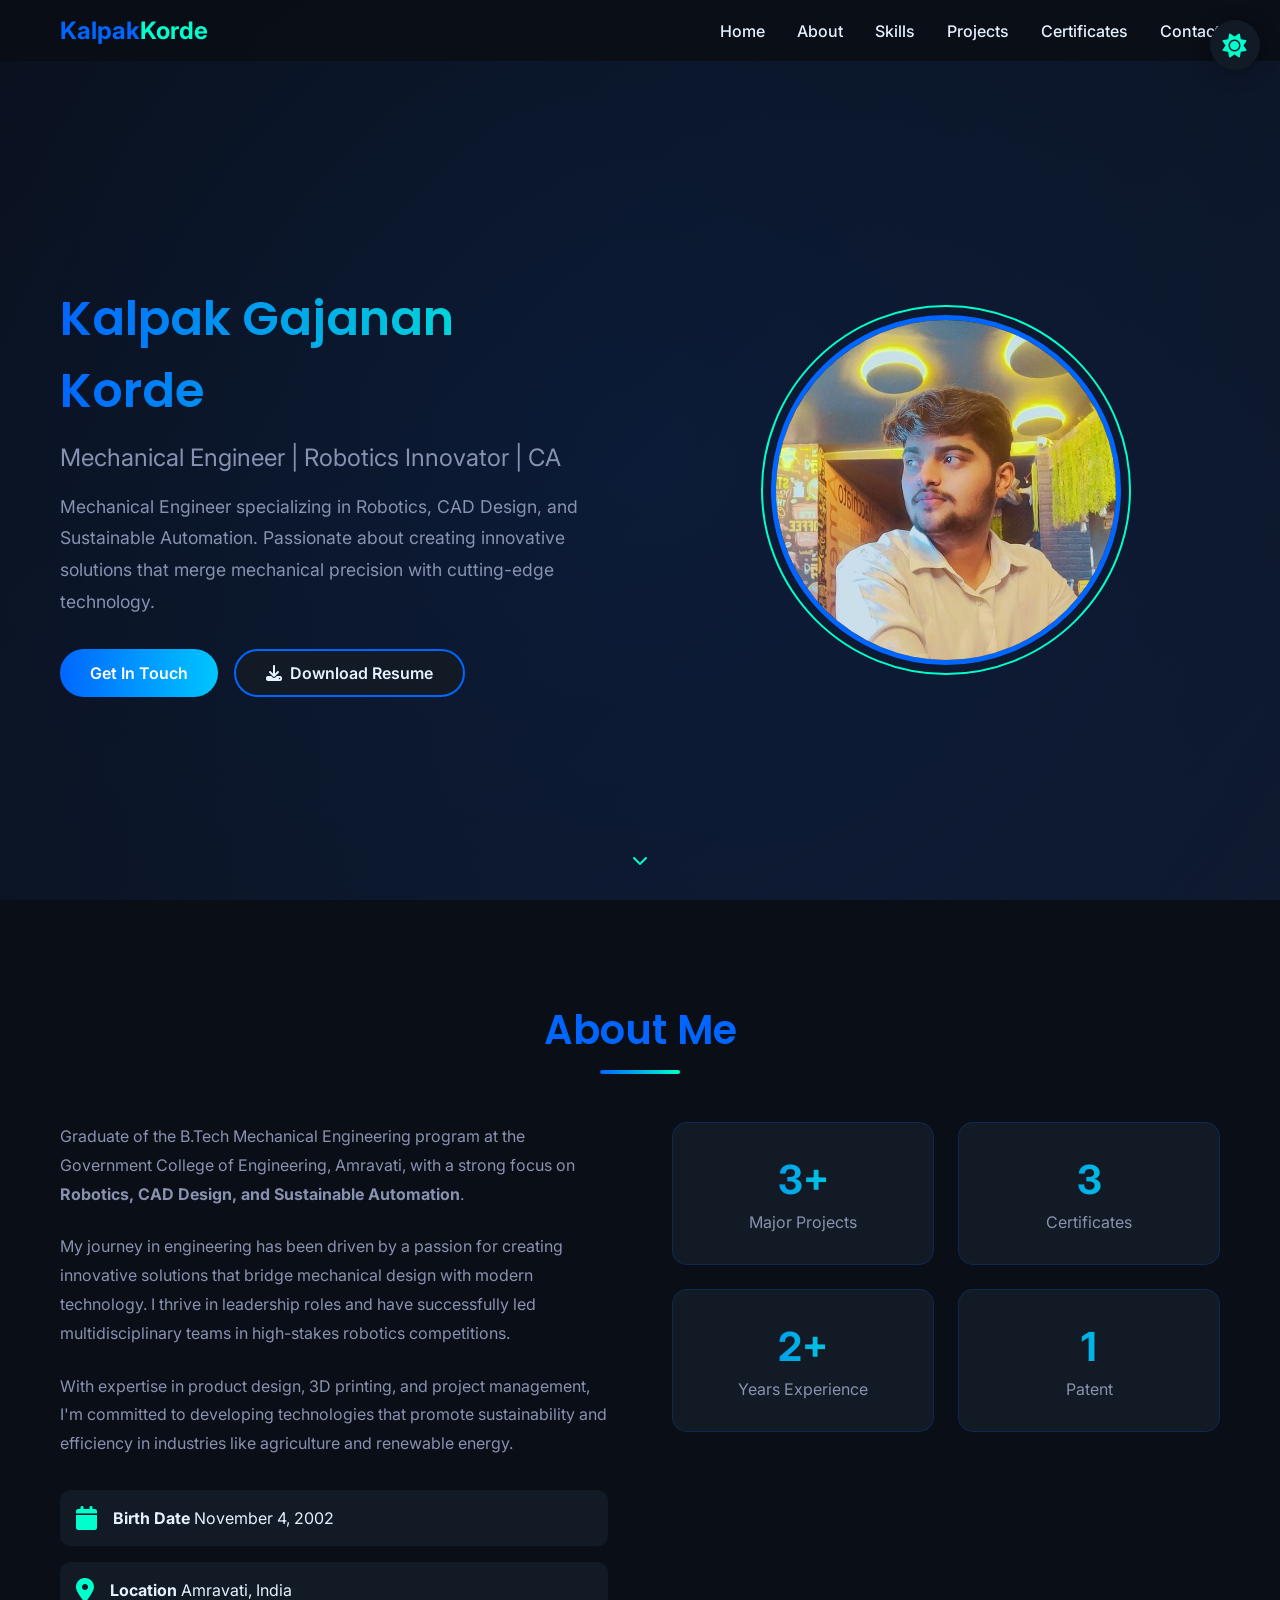
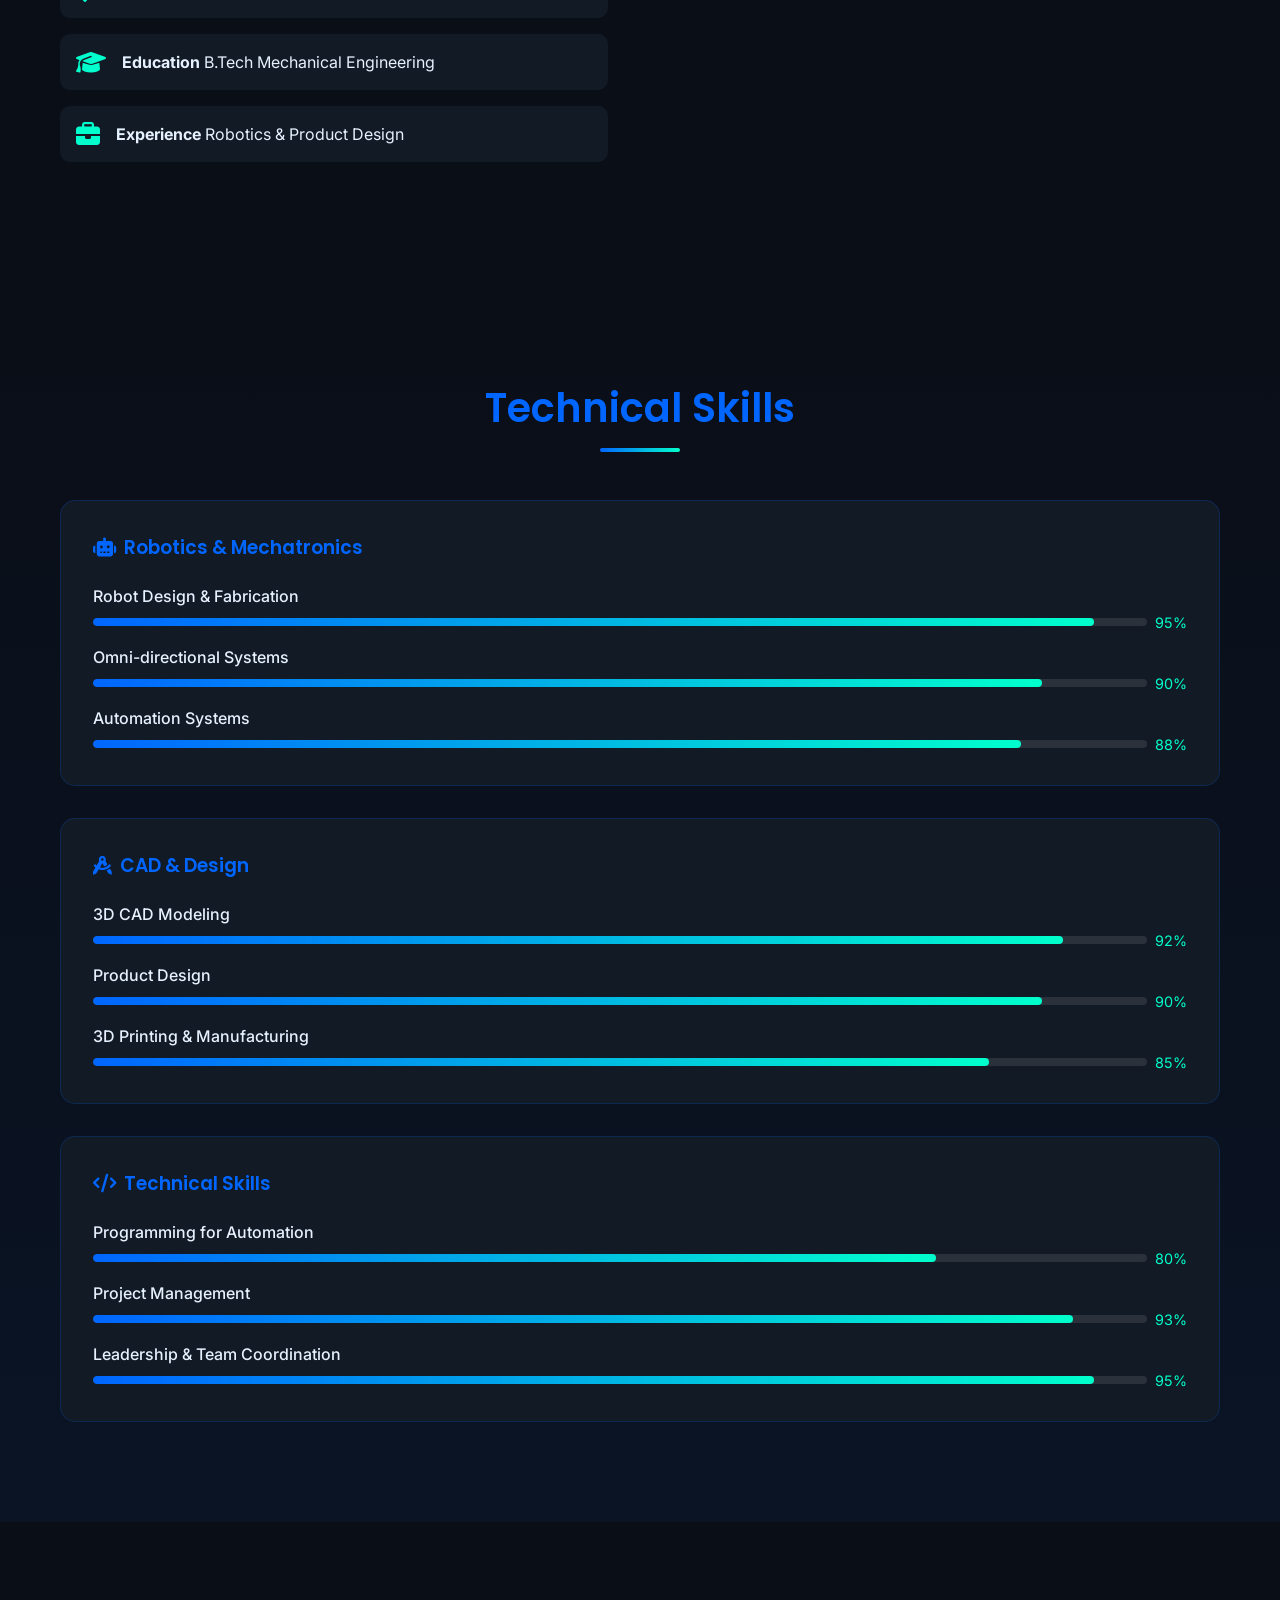
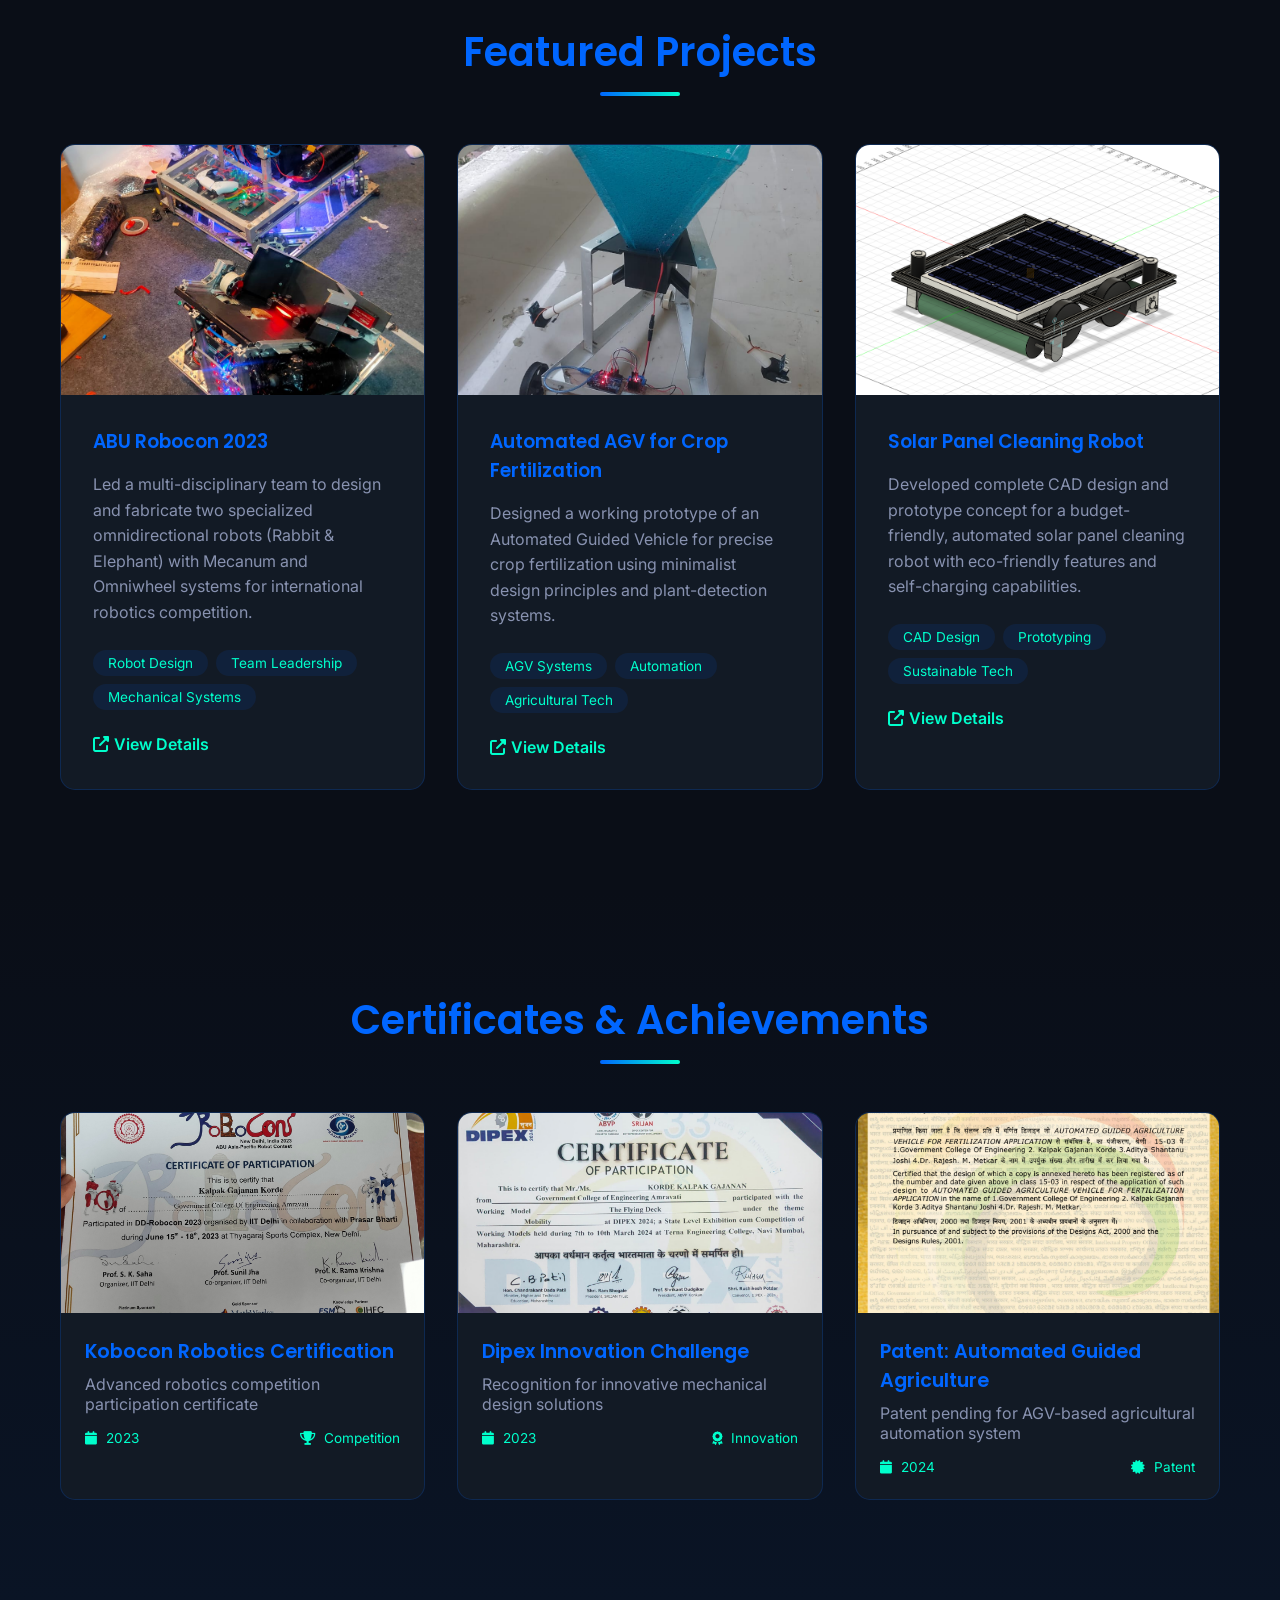
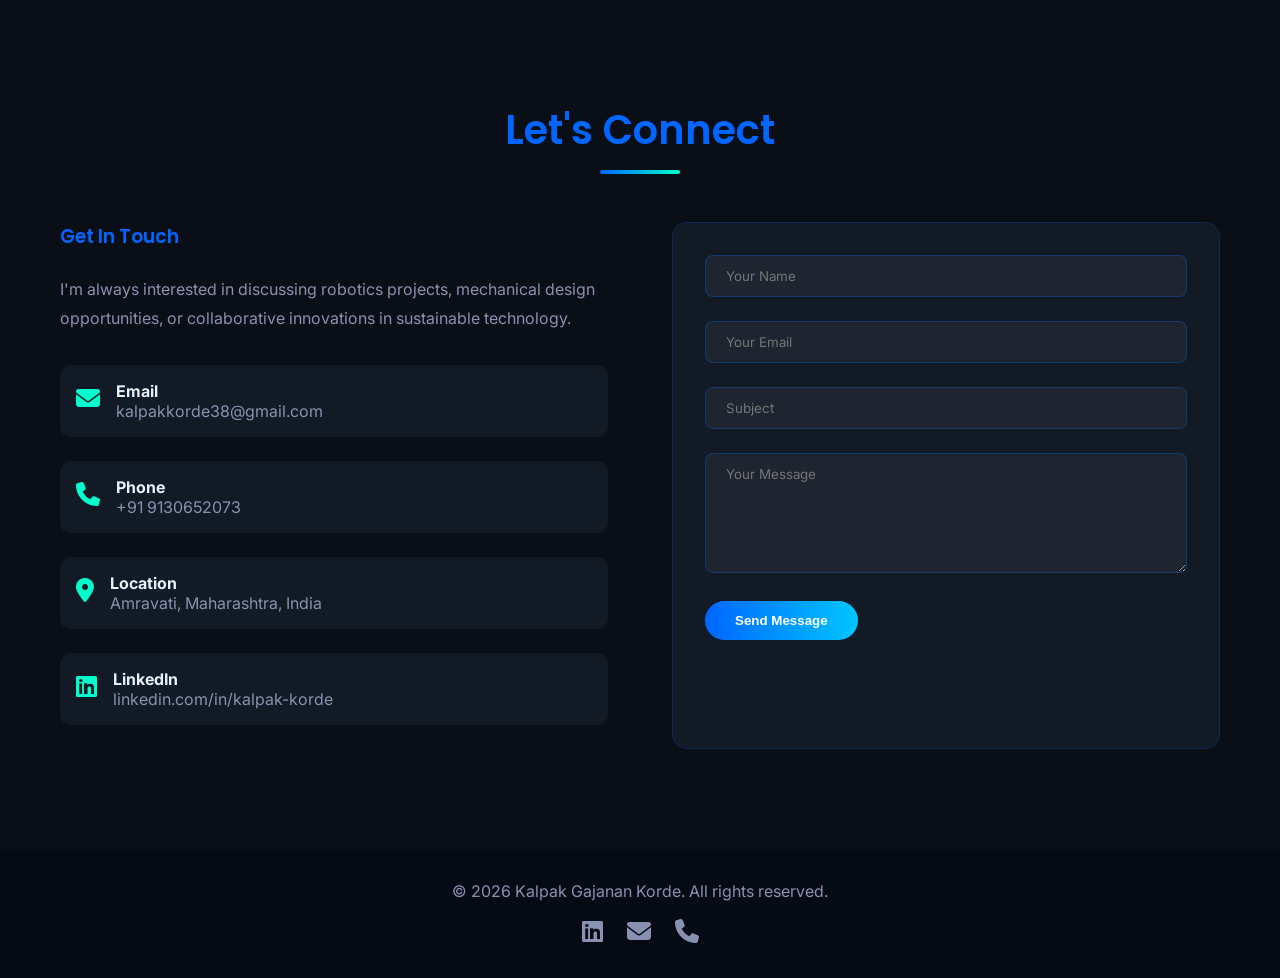
==== portfolio/index.html @ ae80712d "Update print statement from 'Hello' to 'Goodbye'" ====
<!DOCTYPE html>
<html lang="en">
<head>
    <meta charset="UTF-8">
    <meta name="viewport" content="width=device-width, initial-scale=1.0">
    <title>Kalpak Korde | Mechanical Engineer & Robotics Innovator</title>
    <link rel="stylesheet" href="css/style.css">
    <link rel="stylesheet" href="https://cdnjs.cloudflare.com/ajax/libs/font-awesome/6.4.0/css/all.min.css">
    <link rel="preconnect" href="https://fonts.googleapis.com">
    <link href="https://fonts.googleapis.com/css2?family=Poppins:wght@300;400;600;700&family=Inter:wght@300;400;500&display=swap" rel="stylesheet">
</head>
<body>
    <!-- Dark Mode Toggle -->
    <div class="theme-toggle">
        <i class="fas fa-moon" id="themeIcon"></i>
    </div>

    <!-- Navigation -->
    <nav class="navbar">
        <div class="nav-container">
            <div class="logo">Kalpak<span>Korde</span></div>
            <ul class="nav-menu">
                <li><a href="#home">Home</a></li>
                <li><a href="#about">About</a></li>
                <li><a href="#skills">Skills</a></li>
                <li><a href="#projects">Projects</a></li>
                <li><a href="#certificates">Certificates</a></li>
                <li><a href="#contact">Contact</a></li>
            </ul>
            <div class="hamburger">
                <span></span><span></span><span></span>
            </div>
        </div>
    </nav>

    <!-- Hero Section -->
    <section id="home" class="hero">
        <div class="hero-container">
            <div class="hero-content" data-aos="fade-right">
                <h1>Kalpak Gajanan Korde</h1>
                <div class="typewriter">
                    <p id="typewriter-text"></p>
                </div>
                <p class="hero-description">Mechanical Engineer specializing in Robotics, CAD Design, and Sustainable Automation. Passionate about creating innovative solutions that merge mechanical precision with cutting-edge technology.</p>
                <div class="hero-buttons">
                    <a href="#contact" class="btn btn-primary">Get In Touch</a>
                    <a href="assets/resume.pdf" class="btn btn-secondary" download>
                        <i class="fas fa-download"></i> Download Resume
                    </a>
                </div>
            </div>
            <div class="hero-image" data-aos="fade-left">
                <div class="image-container">
                    <img src="assets/profile.jpg" alt="Kalpak Korde Profile" id="profileImage">
                    <div class="image-border"></div>
                </div>
            </div>
        </div>
        <div class="scroll-indicator">
            <i class="fas fa-chevron-down"></i>
        </div>
    </section>

    <!-- About Section -->
    <section id="about" class="about">
        <div class="container">
            <h2 class="section-title" data-aos="fade-up">About Me</h2>
            <div class="about-content">
                <div class="about-text" data-aos="fade-right">
                    <p>Graduate of the B.Tech Mechanical Engineering program at the Government College of Engineering, Amravati, with a strong focus on <strong>Robotics, CAD Design, and Sustainable Automation</strong>.</p>
                    <p>My journey in engineering has been driven by a passion for creating innovative solutions that bridge mechanical design with modern technology. I thrive in leadership roles and have successfully led multidisciplinary teams in high-stakes robotics competitions.</p>
                    <p>With expertise in product design, 3D printing, and project management, I'm committed to developing technologies that promote sustainability and efficiency in industries like agriculture and renewable energy.</p>
                    <div class="about-details">
                        <div class="detail-item">
                            <i class="fas fa-calendar"></i>
                            <div>
                                <strong>Birth Date</strong>
                                <span>November 4, 2002</span>
                            </div>
                        </div>
                        <div class="detail-item">
                            <i class="fas fa-map-marker-alt"></i>
                            <div>
                                <strong>Location</strong>
                                <span>Amravati, India</span>
                            </div>
                        </div>
                        <div class="detail-item">
                            <i class="fas fa-graduation-cap"></i>
                            <div>
                                <strong>Education</strong>
                                <span>B.Tech Mechanical Engineering</span>
                            </div>
                        </div>
                        <div class="detail-item">
                            <i class="fas fa-briefcase"></i>
                            <div>
                                <strong>Experience</strong>
                                <span>Robotics & Product Design</span>
                            </div>
                        </div>
                    </div>
                </div>
                <div class="about-stats" data-aos="fade-left">
                    <div class="stat-card">
                        <div class="stat-number">3+</div>
                        <div class="stat-label">Major Projects</div>
                    </div>
                    <div class="stat-card">
                        <div class="stat-number">3</div>
                        <div class="stat-label">Certificates</div>
                    </div>
                    <div class="stat-card">
                        <div class="stat-number">2+</div>
                        <div class="stat-label">Years Experience</div>
                    </div>
                    <div class="stat-card">
                        <div class="stat-number">1</div>
                        <div class="stat-label">Patent</div>
                    </div>
                </div>
            </div>
        </div>
    </section>

    <!-- Skills Section -->
    <section id="skills" class="skills">
        <div class="container">
            <h2 class="section-title" data-aos="fade-up">Technical Skills</h2>
            <div class="skills-grid">
                <div class="skill-category" data-aos="fade-up">
                    <h3><i class="fas fa-robot"></i> Robotics & Mechatronics</h3>
                    <div class="skill-items">
                        <div class="skill-bar">
                            <span class="skill-name">Robot Design & Fabrication</span>
                            <div class="progress">
                                <div class="progress-fill" data-width="95%"></div>
                            </div>
                            <span class="skill-percent">95%</span>
                        </div>
                        <div class="skill-bar">
                            <span class="skill-name">Omni-directional Systems</span>
                            <div class="progress">
                                <div class="progress-fill" data-width="90%"></div>
                            </div>
                            <span class="skill-percent">90%</span>
                        </div>
                        <div class="skill-bar">
                            <span class="skill-name">Automation Systems</span>
                            <div class="progress">
                                <div class="progress-fill" data-width="88%"></div>
                            </div>
                            <span class="skill-percent">88%</span>
                        </div>
                    </div>
                </div>
                
                <div class="skill-category" data-aos="fade-up" data-aos-delay="100">
                    <h3><i class="fas fa-drafting-compass"></i> CAD & Design</h3>
                    <div class="skill-items">
                        <div class="skill-bar">
                            <span class="skill-name">3D CAD Modeling</span>
                            <div class="progress">
                                <div class="progress-fill" data-width="92%"></div>
                            </div>
                            <span class="skill-percent">92%</span>
                        </div>
                        <div class="skill-bar">
                            <span class="skill-name">Product Design</span>
                            <div class="progress">
                                <div class="progress-fill" data-width="90%"></div>
                            </div>
                            <span class="skill-percent">90%</span>
                        </div>
                        <div class="skill-bar">
                            <span class="skill-name">3D Printing & Manufacturing</span>
                            <div class="progress">
                                <div class="progress-fill" data-width="85%"></div>
                            </div>
                            <span class="skill-percent">85%</span>
                        </div>
                    </div>
                </div>

                <div class="skill-category" data-aos="fade-up" data-aos-delay="200">
                    <h3><i class="fas fa-code"></i> Technical Skills</h3>
                    <div class="skill-items">
                        <div class="skill-bar">
                            <span class="skill-name">Programming for Automation</span>
                            <div class="progress">
                                <div class="progress-fill" data-width="80%"></div>
                            </div>
                            <span class="skill-percent">80%</span>
                        </div>
                        <div class="skill-bar">
                            <span class="skill-name">Project Management</span>
                            <div class="progress">
                                <div class="progress-fill" data-width="93%"></div>
                            </div>
                            <span class="skill-percent">93%</span>
                        </div>
                        <div class="skill-bar">
                            <span class="skill-name">Leadership & Team Coordination</span>
                            <div class="progress">
                                <div class="progress-fill" data-width="95%"></div>
                            </div>
                            <span class="skill-percent">95%</span>
                        </div>
                    </div>
                </div>
            </div>
        </div>
    </section>

    <!-- Projects Section -->
    <section id="projects" class="projects">
        <div class="container">
            <h2 class="section-title" data-aos="fade-up">Featured Projects</h2>
            <div class="projects-grid">
                <div class="project-card" data-aos="zoom-in-up">
                    <div class="project-image">
                        <img src="assets/project1.jpg" alt="ABU Robocon 2023">
                        <div class="project-overlay">
                            <i class="fas fa-search-plus"></i>
                        </div>
                    </div>
                    <div class="project-content">
                        <h3>ABU Robocon 2023</h3>
                        <p>Led a multi-disciplinary team to design and fabricate two specialized omnidirectional robots (Rabbit & Elephant) with Mecanum and Omniwheel systems for international robotics competition.</p>
                        <div class="project-tech">
                            <span>Robot Design</span>
                            <span>Team Leadership</span>
                            <span>Mechanical Systems</span>
                        </div>
                        <div class="project-links">
                            <a href="#" class="project-link">
                                <i class="fas fa-external-link-alt"></i> View Details
                            </a>
                        </div>
                    </div>
                </div>

                <div class="project-card" data-aos="zoom-in-up" data-aos-delay="100">
                    <div class="project-image">
                        <img src="assets/project2.jpg" alt="AGV for Agriculture">
                        <div class="project-overlay">
                            <i class="fas fa-search-plus"></i>
                        </div>
                    </div>
                    <div class="project-content">
                        <h3>Automated AGV for Crop Fertilization</h3>
                        <p>Designed a working prototype of an Automated Guided Vehicle for precise crop fertilization using minimalist design principles and plant-detection systems.</p>
                        <div class="project-tech">
                            <span>AGV Systems</span>
                            <span>Automation</span>
                            <span>Agricultural Tech</span>
                        </div>
                        <div class="project-links">
                            <a href="#" class="project-link">
                                <i class="fas fa-external-link-alt"></i> View Details
                            </a>
                        </div>
                    </div>
                </div>

                <div class="project-card" data-aos="zoom-in-up" data-aos-delay="200">
                    <div class="project-image">
                        <img src="assets/project3.jpg" alt="Solar Panel Cleaning Robot">
                        <div class="project-overlay">
                            <i class="fas fa-search-plus"></i>
                        </div>
                    </div>
                    <div class="project-content">
                        <h3>Solar Panel Cleaning Robot</h3>
                        <p>Developed complete CAD design and prototype concept for a budget-friendly, automated solar panel cleaning robot with eco-friendly features and self-charging capabilities.</p>
                        <div class="project-tech">
                            <span>CAD Design</span>
                            <span>Prototyping</span>
                            <span>Sustainable Tech</span>
                        </div>
                        <div class="project-links">
                            <a href="#" class="project-link">
                                <i class="fas fa-external-link-alt"></i> View Details
                            </a>
                        </div>
                    </div>
                </div>
            </div>
        </div>
    </section>

    <!-- Certificates Section -->
    <section id="certificates" class="certificates">
        <div class="container">
            <h2 class="section-title" data-aos="fade-up">Certificates & Achievements</h2>
            <div class="certificates-grid">
                <div class="certificate-card" data-aos="flip-up">
                    <div class="certificate-image">
                        <img src="assets/cert1.jpg" alt="Kobocon Certificate">
                    </div>
                    <div class="certificate-content">
                        <h3>Kobocon Robotics Certification</h3>
                        <p>Advanced robotics competition participation certificate</p>
                        <div class="certificate-meta">
                            <span><i class="fas fa-calendar"></i> 2023</span>
                            <span><i class="fas fa-trophy"></i> Competition</span>
                        </div>
                    </div>
                </div>

                <div class="certificate-card" data-aos="flip-up" data-aos-delay="100">
                    <div class="certificate-image">
                        <img src="assets/cert2.jpg" alt="Dipex Certificate">
                    </div>
                    <div class="certificate-content">
                        <h3>Dipex Innovation Challenge</h3>
                        <p>Recognition for innovative mechanical design solutions</p>
                        <div class="certificate-meta">
                            <span><i class="fas fa-calendar"></i> 2023</span>
                            <span><i class="fas fa-award"></i> Innovation</span>
                        </div>
                    </div>
                </div>

                <div class="certificate-card" data-aos="flip-up" data-aos-delay="200">
                    <div class="certificate-image">
                        <img src="assets/cert3.jpg" alt="Patent Certificate">
                    </div>
                    <div class="certificate-content">
                        <h3>Patent: Automated Guided Agriculture</h3>
                        <p>Patent pending for AGV-based agricultural automation system</p>
                        <div class="certificate-meta">
                            <span><i class="fas fa-calendar"></i> 2024</span>
                            <span><i class="fas fa-certificate"></i> Patent</span>
                        </div>
                    </div>
                </div>
            </div>
        </div>
    </section>

    <!-- Contact Section -->
    <section id="contact" class="contact">
        <div class="container">
            <h2 class="section-title" data-aos="fade-up">Let's Connect</h2>
            <div class="contact-content">
                <div class="contact-info" data-aos="fade-right">
                    <h3>Get In Touch</h3>
                    <p>I'm always interested in discussing robotics projects, mechanical design opportunities, or collaborative innovations in sustainable technology.</p>
                    <div class="contact-details">
                        <div class="contact-item">
                            <i class="fas fa-envelope"></i>
                            <div>
                                <strong>Email</strong>
                                <a href="mailto:kalpakkorde38@gmail.com">kalpakkorde38@gmail.com</a>
                            </div>
                        </div>
                        <div class="contact-item">
                            <i class="fas fa-phone"></i>
                            <div>
                                <strong>Phone</strong>
                                <a href="tel:+919130652073">+91 9130652073</a>
                            </div>
                        </div>
                        <div class="contact-item">
                            <i class="fas fa-map-marker-alt"></i>
                            <div>
                                <strong>Location</strong>
                                <span>Amravati, Maharashtra, India</span>
                            </div>
                        </div>
                        <div class="contact-item">
                            <i class="fab fa-linkedin"></i>
                            <div>
                                <strong>LinkedIn</strong>
                                <a href="https://linkedin.com/in/kalpak-korde-728593213" target="_blank">linkedin.com/in/kalpak-korde</a>
                            </div>
                        </div>
                    </div>
                </div>
                <div class="contact-form" data-aos="fade-left">
                    <form id="contactForm">
                        <div class="form-group">
                            <input type="text" id="name" placeholder="Your Name" required>
                        </div>
                        <div class="form-group">
                            <input type="email" id="email" placeholder="Your Email" required>
                        </div>
                        <div class="form-group">
                            <input type="text" id="subject" placeholder="Subject" required>
                        </div>
                        <div class="form-group">
                            <textarea id="message" rows="5" placeholder="Your Message" required></textarea>
                        </div>
                        <button type="submit" class="btn btn-primary">Send Message</button>
                        <div id="formStatus"></div>
                    </form>
                </div>
            </div>
        </div>
    </section>

    <!-- Footer -->
    <footer class="footer">
        <div class="container">
            <p>&copy; 2024 Kalpak Gajanan Korde. All rights reserved.</p>
            <div class="social-links">
                <a href="https://linkedin.com/in/kalpak-korde-728593213" target="_blank">
                    <i class="fab fa-linkedin"></i>
                </a>
                <a href="mailto:kalpakkorde38@gmail.com">
                    <i class="fas fa-envelope"></i>
                </a>
                <a href="tel:+918485051394">
                    <i class="fas fa-phone"></i>
                </a>
            </div>
        </div>
    </footer>

    <!-- Back to Top -->
    <div class="back-to-top" id="backToTop">
        <i class="fas fa-arrow-up"></i>
    </div>

    <!-- Scripts -->
    <script src="https://unpkg.com/aos@2.3.1/dist/aos.js"></script>
    <script src="js/main.js"></script>
</body>

</html>
---- portfolio/css/style.css ----
/* ===== CSS Variables & Global Styles ===== */
:root {
    --primary-color: #0066ff;
    --secondary-color: #00c6ff;
    --accent-color: #00ffcc;
    --dark-bg: #0a0e17;
    --dark-card: #121a25;
    --light-bg: #f8f9ff;
    --light-card: #ffffff;
    --text-dark: #1a1a2e;
    --text-light: #e6f1ff;
    --text-muted: #8892b0;
    --transition: all 0.3s cubic-bezier(0.4, 0, 0.2, 1);
}

[data-theme="light"] {
    --dark-bg: #f8f9ff;
    --dark-card: #ffffff;
    --light-bg: #0a0e17;
    --light-card: #121a25;
    --text-dark: #e6f1ff;
    --text-light: #1a1a2e;
}

* {
    margin: 0;
    padding: 0;
    box-sizing: border-box;
}

html {
    scroll-behavior: smooth;
}

body {
    font-family: 'Inter', sans-serif;
    background-color: var(--dark-bg);
    color: var(--text-light);
    overflow-x: hidden;
    transition: var(--transition);
}

h1, h2, h3, h4, h5, h6 {
    font-family: 'Poppins', sans-serif;
    font-weight: 600;
}

.container {
    max-width: 1200px;
    margin: 0 auto;
    padding: 0 20px;
}

.section-title {
    font-size: 2.5rem;
    text-align: center;
    margin-bottom: 3rem;
    color: var(--primary-color);
    position: relative;
}

.section-title::after {
    content: '';
    display: block;
    width: 80px;
    height: 4px;
    background: linear-gradient(90deg, var(--primary-color), var(--accent-color));
    margin: 10px auto;
    border-radius: 2px;
}

/* ===== Theme Toggle ===== */
.theme-toggle {
    position: fixed;
    top: 20px;
    right: 20px;
    z-index: 1001;
    background: var(--dark-card);
    border-radius: 50%;
    width: 50px;
    height: 50px;
    display: flex;
    align-items: center;
    justify-content: center;
    cursor: pointer;
    box-shadow: 0 4px 20px rgba(0, 0, 0, 0.3);
    transition: var(--transition);
}

.theme-toggle:hover {
    transform: scale(1.1);
}

.theme-toggle i {
    font-size: 1.5rem;
    color: var(--accent-color);
}

/* ===== Navigation ===== */
.navbar {
    position: fixed;
    top: 0;
    width: 100%;
    background: rgba(10, 14, 23, 0.95);
    backdrop-filter: blur(10px);
    z-index: 1000;
    padding: 1rem 0;
    transition: var(--transition);
}

[data-theme="light"] .navbar {
    background: rgba(248, 249, 255, 0.95);
}

.nav-container {
    max-width: 1200px;
    margin: 0 auto;
    padding: 0 20px;
    display: flex;
    justify-content: space-between;
    align-items: center;
}

.logo {
    font-size: 1.5rem;
    font-weight: 700;
    color: var(--primary-color);
}

.logo span {
    color: var(--accent-color);
}

.nav-menu {
    display: flex;
    list-style: none;
    gap: 2rem;
}

.nav-menu a {
    text-decoration: none;
    color: var(--text-light);
    font-weight: 500;
    transition: var(--transition);
    position: relative;
}

.nav-menu a::after {
    content: '';
    position: absolute;
    bottom: -5px;
    left: 0;
    width: 0;
    height: 2px;
    background: var(--accent-color);
    transition: var(--transition);
}

.nav-menu a:hover::after {
    width: 100%;
}

.hamburger {
    display: none;
    flex-direction: column;
    cursor: pointer;
}

.hamburger span {
    width: 25px;
    height: 3px;
    background: var(--text-light);
    margin: 3px 0;
    transition: var(--transition);
}

/* ===== Hero Section ===== */
.hero {
    min-height: 100vh;
    display: flex;
    align-items: center;
    padding-top: 80px;
    background: linear-gradient(135deg, var(--dark-bg) 0%, #0f1729 100%);
    position: relative;
    overflow: hidden;
}

.hero::before {
    content: '';
    position: absolute;
    top: -50%;
    right: -50%;
    width: 200%;
    height: 200%;
    background: radial-gradient(circle, rgba(0, 102, 255, 0.1) 0%, transparent 70%);
    animation: float 20s infinite linear;
}

@keyframes float {
    0% { transform: rotate(0deg); }
    100% { transform: rotate(360deg); }
}

.hero-container {
    max-width: 1200px;
    margin: 0 auto;
    padding: 0 20px;
    display: grid;
    grid-template-columns: 1fr 1fr;
    gap: 4rem;
    align-items: center;
    position: relative;
    z-index: 1;
}

.hero-content h1 {
    font-size: 3rem;
    margin-bottom: 1rem;
    background: linear-gradient(90deg, var(--primary-color), var(--accent-color));
    -webkit-background-clip: text;
    -webkit-text-fill-color: transparent;
}

.typewriter {
    font-size: 1.5rem;
    color: var(--text-muted);
    margin-bottom: 1rem;
    height: 2rem;
}

.hero-description {
    font-size: 1.1rem;
    line-height: 1.8;
    color: var(--text-muted);
    margin-bottom: 2rem;
}

.hero-buttons {
    display: flex;
    gap: 1rem;
}

.btn {
    padding: 12px 30px;
    border-radius: 30px;
    text-decoration: none;
    font-weight: 600;
    transition: var(--transition);
    display: inline-flex;
    align-items: center;
    gap: 8px;
}

.btn-primary {
    background: linear-gradient(90deg, var(--primary-color), var(--secondary-color));
    color: white;
    border: none;
}

.btn-primary:hover {
    transform: translateY(-3px);
    box-shadow: 0 10px 25px rgba(0, 102, 255, 0.4);
}

.btn-secondary {
    background: var(--dark-card);
    color: var(--text-light);
    border: 2px solid var(--primary-color);
}

.btn-secondary:hover {
    background: var(--primary-color);
    transform: translateY(-3px);
}

.hero-image {
    display: flex;
    justify-content: center;
}

.image-container {
    position: relative;
    width: 350px;
    height: 350px;
}

#profileImage {
    width: 100%;
    height: 100%;
    object-fit: cover;
    border-radius: 50%;
    border: 5px solid var(--primary-color);
    position: relative;
    z-index: 2;
    transition: var(--transition);
}

.image-border {
    position: absolute;
    top: -10px;
    left: -10px;
    width: calc(100% + 20px);
    height: calc(100% + 20px);
    border: 2px solid var(--accent-color);
    border-radius: 50%;
    animation: rotate 20s linear infinite;
}

@keyframes rotate {
    0% { transform: rotate(0deg); }
    100% { transform: rotate(360deg); }
}

.scroll-indicator {
    position: absolute;
    bottom: 30px;
    left: 50%;
    transform: translateX(-50%);
    animation: bounce 2s infinite;
    color: var(--accent-color);
}

@keyframes bounce {
    0%, 20%, 50%, 80%, 100% { transform: translateX(-50%) translateY(0); }
    40% { transform: translateX(-50%) translateY(-10px); }
    60% { transform: translateX(-50%) translateY(-5px); }
}

/* ===== About Section ===== */
.about {
    padding: 100px 0;
    background: var(--dark-bg);
}

.about-content {
    display: grid;
    grid-template-columns: 1fr 1fr;
    gap: 4rem;
    align-items: start;
}

.about-text p {
    margin-bottom: 1.5rem;
    line-height: 1.8;
    color: var(--text-muted);
}

.about-details {
    margin-top: 2rem;
}

.detail-item {
    display: flex;
    align-items: center;
    gap: 1rem;
    margin-bottom: 1rem;
    padding: 1rem;
    background: var(--dark-card);
    border-radius: 10px;
    transition: var(--transition);
}

.detail-item:hover {
    transform: translateX(10px);
}

.detail-item i {
    font-size: 1.5rem;
    color: var(--accent-color);
}

.about-stats {
    display: grid;
    grid-template-columns: 1fr 1fr;
    gap: 1.5rem;
}

.stat-card {
    background: var(--dark-card);
    padding: 2rem;
    border-radius: 15px;
    text-align: center;
    transition: var(--transition);
    border: 1px solid rgba(0, 102, 255, 0.2);
}

.stat-card:hover {
    transform: translateY(-5px);
    border-color: var(--accent-color);
}

.stat-number {
    font-size: 2.5rem;
    font-weight: 700;
    background: linear-gradient(90deg, var(--primary-color), var(--accent-color));
    -webkit-background-clip: text;
    -webkit-text-fill-color: transparent;
}

.stat-label {
    color: var(--text-muted);
    margin-top: 0.5rem;
}

/* ===== Skills Section ===== */
.skills {
    padding: 100px 0;
    background: linear-gradient(180deg, var(--dark-bg) 0%, #0a1425 100%);
}

.skills-grid {
    display: grid;
    gap: 2rem;
}

.skill-category {
    background: var(--dark-card);
    padding: 2rem;
    border-radius: 15px;
    border: 1px solid rgba(0, 102, 255, 0.2);
}

.skill-category h3 {
    color: var(--primary-color);
    margin-bottom: 1.5rem;
    display: flex;
    align-items: center;
    gap: 0.5rem;
}

.skill-items {
    display: grid;
    gap: 1rem;
}

.skill-bar {
    display: grid;
    grid-template-columns: 1fr auto;
    align-items: center;
    gap: 0.5rem;
}

.skill-name {
    font-weight: 500;
}

.progress {
    grid-column: 1;
    height: 8px;
    background: rgba(255, 255, 255, 0.1);
    border-radius: 4px;
    overflow: hidden;
}

.progress-fill {
    height: 100%;
    background: linear-gradient(90deg, var(--primary-color), var(--accent-color));
    border-radius: 4px;
    width: 0;
    transition: width 1.5s ease-in-out;
}

.skill-percent {
    grid-column: 2;
    font-size: 0.9rem;
    color: var(--accent-color);
}

/* ===== Projects Section ===== */
.projects {
    padding: 100px 0;
    background: var(--dark-bg);
}

.projects-grid {
    display: grid;
    grid-template-columns: repeat(auto-fit, minmax(350px, 1fr));
    gap: 2rem;
}

.project-card {
    background: var(--dark-card);
    border-radius: 15px;
    overflow: hidden;
    transition: var(--transition);
    border: 1px solid rgba(0, 102, 255, 0.2);
}

.project-card:hover {
    transform: translateY(-10px);
    box-shadow: 0 20px 40px rgba(0, 102, 255, 0.3);
}

.project-image {
    position: relative;
    height: 250px;
    overflow: hidden;
}

.project-image img {
    width: 100%;
    height: 100%;
    object-fit: cover;
    transition: var(--transition);
}

.project-card:hover .project-image img {
    transform: scale(1.1);
}

.project-overlay {
    position: absolute;
    top: 0;
    left: 0;
    width: 100%;
    height: 100%;
    background: rgba(0, 102, 255, 0.8);
    display: flex;
    align-items: center;
    justify-content: center;
    opacity: 0;
    transition: var(--transition);
}

.project-card:hover .project-overlay {
    opacity: 1;
}

.project-overlay i {
    font-size: 2rem;
    color: white;
}

.project-content {
    padding: 2rem;
}

.project-content h3 {
    color: var(--primary-color);
    margin-bottom: 1rem;
}

.project-content p {
    color: var(--text-muted);
    margin-bottom: 1.5rem;
    line-height: 1.6;
}

.project-tech {
    display: flex;
    flex-wrap: wrap;
    gap: 0.5rem;
    margin-bottom: 1.5rem;
}

.project-tech span {
    background: rgba(0, 102, 255, 0.1);
    color: var(--accent-color);
    padding: 5px 15px;
    border-radius: 20px;
    font-size: 0.85rem;
}

.project-link {
    color: var(--accent-color);
    text-decoration: none;
    font-weight: 600;
    display: inline-flex;
    align-items: center;
    gap: 5px;
    transition: var(--transition);
}

.project-link:hover {
    color: var(--primary-color);
    transform: translateX(5px);
}

/* ===== Certificates Section ===== */
.certificates {
    padding: 100px 0;
    background: linear-gradient(180deg, var(--dark-bg) 0%, #0a1425 100%);
}

.certificates-grid {
    display: grid;
    grid-template-columns: repeat(auto-fit, minmax(300px, 1fr));
    gap: 2rem;
}

.certificate-card {
    background: var(--dark-card);
    border-radius: 15px;
    overflow: hidden;
    transition: var(--transition);
    border: 1px solid rgba(0, 102, 255, 0.2);
}

.certificate-card:hover {
    transform: translateY(-5px);
    box-shadow: 0 15px 30px rgba(0, 102, 255, 0.2);
}

.certificate-image {
    height: 200px;
    overflow: hidden;
}

.certificate-image img {
    width: 100%;
    height: 100%;
    object-fit: cover;
    transition: var(--transition);
}

.certificate-card:hover .certificate-image img {
    transform: scale(1.05);
}

.certificate-content {
    padding: 1.5rem;
}

.certificate-content h3 {
    color: var(--primary-color);
    margin-bottom: 0.5rem;
    font-size: 1.2rem;
}

.certificate-content p {
    color: var(--text-muted);
    margin-bottom: 1rem;
}

.certificate-meta {
    display: flex;
    justify-content: space-between;
    font-size: 0.85rem;
}

.certificate-meta span {
    color: var(--accent-color);
}

.certificate-meta i {
    margin-right: 5px;
}

/* ===== Contact Section ===== */
.contact {
    padding: 100px 0;
    background: var(--dark-bg);
}

.contact-content {
    display: grid;
    grid-template-columns: 1fr 1fr;
    gap: 4rem;
}

.contact-info h3 {
    color: var(--primary-color);
    margin-bottom: 1.5rem;
}

.contact-info p {
    color: var(--text-muted);
    margin-bottom: 2rem;
    line-height: 1.8;
}

.contact-item {
    display: flex;
    align-items: flex-start;
    gap: 1rem;
    margin-bottom: 1.5rem;
    padding: 1rem;
    background: var(--dark-card);
    border-radius: 10px;
    transition: var(--transition);
}

.contact-item:hover {
    transform: translateX(10px);
}

.contact-item i {
    font-size: 1.5rem;
    color: var(--accent-color);
    margin-top: 5px;
}

.contact-item strong {
    display: block;
    color: var(--text-light);
}

.contact-item a, .contact-item span {
    color: var(--text-muted);
    text-decoration: none;
}

.contact-form {
    background: var(--dark-card);
    padding: 2rem;
    border-radius: 15px;
    border: 1px solid rgba(0, 102, 255, 0.2);
}

.form-group {
    margin-bottom: 1.5rem;
}

.form-group input, .form-group textarea {
    width: 100%;
    padding: 12px 20px;
    background: rgba(255, 255, 255, 0.05);
    border: 1px solid rgba(0, 102, 255, 0.3);
    border-radius: 8px;
    color: var(--text-light);
    font-family: inherit;
    transition: var(--transition);
}

.form-group input:focus, .form-group textarea:focus {
    outline: none;
    border-color: var(--accent-color);
    background: rgba(255, 255, 255, 0.08);
}

.form-group textarea {
    resize: vertical;
    min-height: 120px;
}

#formStatus {
    margin-top: 1rem;
    padding: 1rem;
    border-radius: 8px;
    text-align: center;
}

#formStatus.success {
    background: rgba(0, 255, 204, 0.1);
    color: var(--accent-color);
    border: 1px solid var(--accent-color);
}

#formStatus.error {
    background: rgba(255, 0, 0, 0.1);
    color: #ff4444;
    border: 1px solid #ff4444;
}

/* ===== Footer ===== */
.footer {
    background: #050a14;
    padding: 2rem 0;
    text-align: center;
}

.footer p {
    color: var(--text-muted);
    margin-bottom: 1rem;
}

.social-links {
    display: flex;
    justify-content: center;
    gap: 1.5rem;
}

.social-links a {
    color: var(--text-muted);
    font-size: 1.5rem;
    transition: var(--transition);
}

.social-links a:hover {
    color: var(--accent-color);
    transform: translateY(-3px);
}

/* ===== Back to Top Button ===== */
.back-to-top {
    position: fixed;
    bottom: 30px;
    right: 30px;
    background: var(--primary-color);
    color: white;
    width: 50px;
    height: 50px;
    border-radius: 50%;
    display: flex;
    align-items: center;
    justify-content: center;
    cursor: pointer;
    opacity: 0;
    visibility: hidden;
    transition: var(--transition);
    z-index: 999;
}

.back-to-top.visible {
    opacity: 1;
    visibility: visible;
}

.back-to-top:hover {
    transform: translateY(-5px);
    box-shadow: 0 5px 15px rgba(0, 102, 255, 0.4);
}

/* ===== Responsive Design ===== */
@media (max-width: 768px) {
    .hero-container {
        grid-template-columns: 1fr;
        text-align: center;
    }

    .hero-content h1 {
        font-size: 2rem;
    }

    .typewriter {
        font-size: 1.2rem;
    }

    .hero-buttons {
        justify-content: center;
        flex-wrap: wrap;
    }

    .about-content,
    .contact-content {
        grid-template-columns: 1fr;
    }

    .nav-menu {
        position: fixed;
        top: 70px;
        right: -100%;
        width: 100%;
        height: calc(100vh - 70px);
        background: var(--dark-bg);
        flex-direction: column;
        align-items: center;
        justify-content: start;
        padding-top: 2rem;
        transition: var(--transition);
    }

    .nav-menu.active {
        right: 0;
    }

    .hamburger {
        display: flex;
    }

    .hamburger.active span:nth-child(1) {
        transform: rotate(45deg) translate(5px, 5px);
    }

    .hamburger.active span:nth-child(2) {
        opacity: 0;
    }

    .hamburger.active span:nth-child(3) {
        transform: rotate(-45deg) translate(7px, -6px);
    }

    .projects-grid,
    .certificates-grid {
        grid-template-columns: 1fr;
    }
}

@media (max-width: 480px) {
    .hero-content h1 {
        font-size: 1.8rem;
    }

    .image-container {
        width: 280px;
        height: 280px;
    }

    .section-title {
        font-size: 2rem;
    }
}
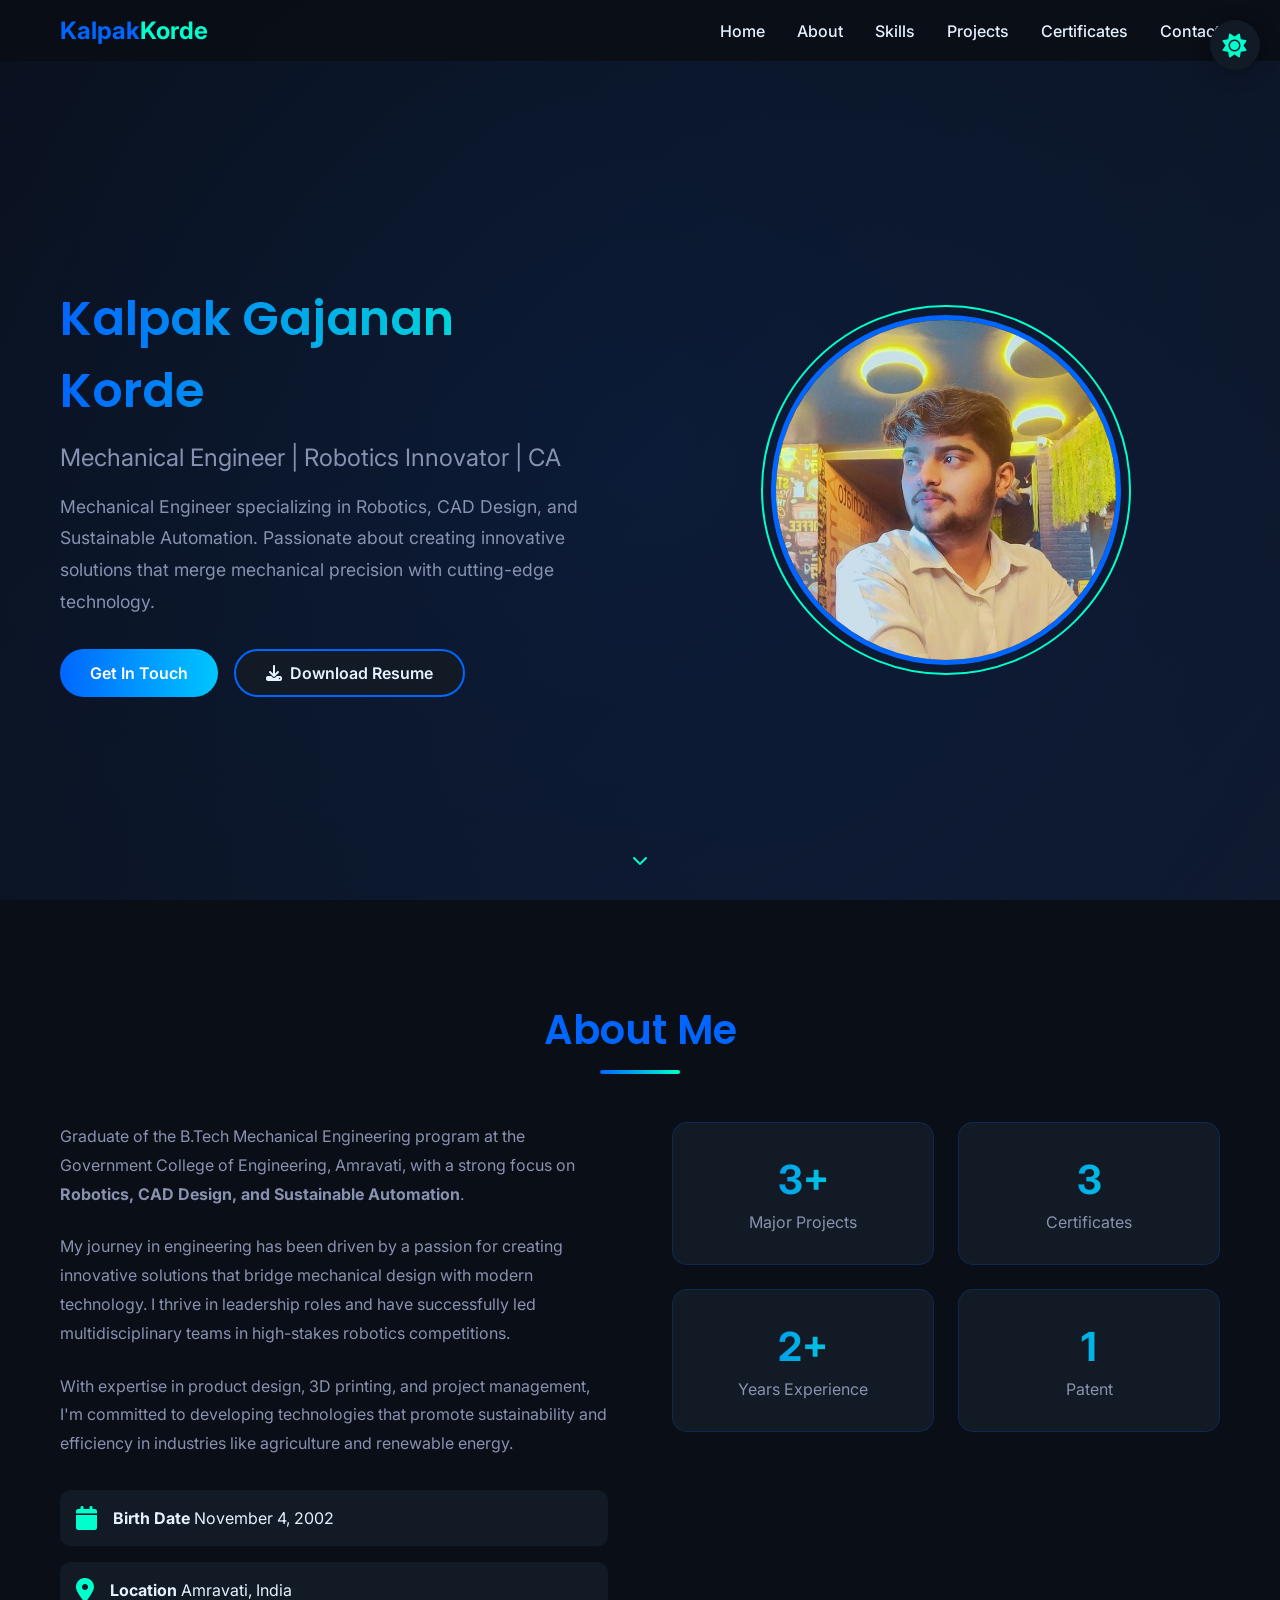
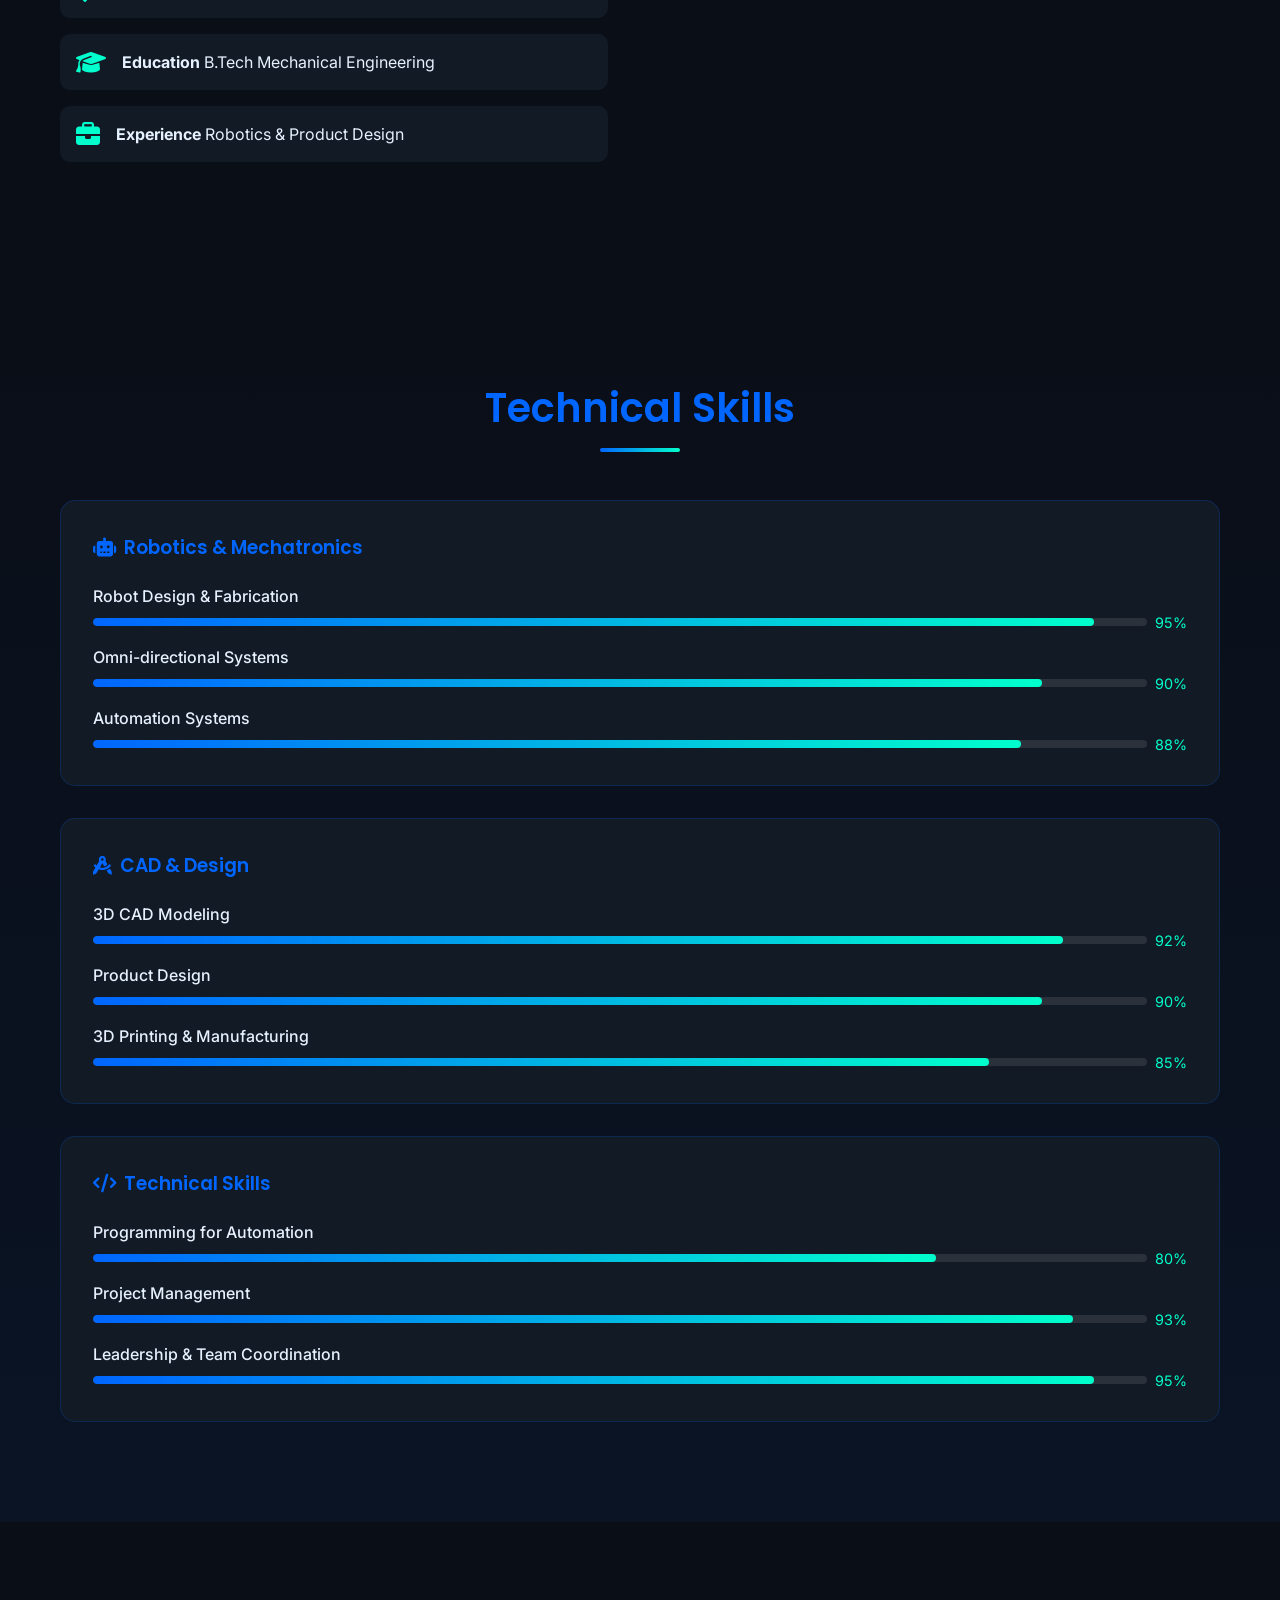
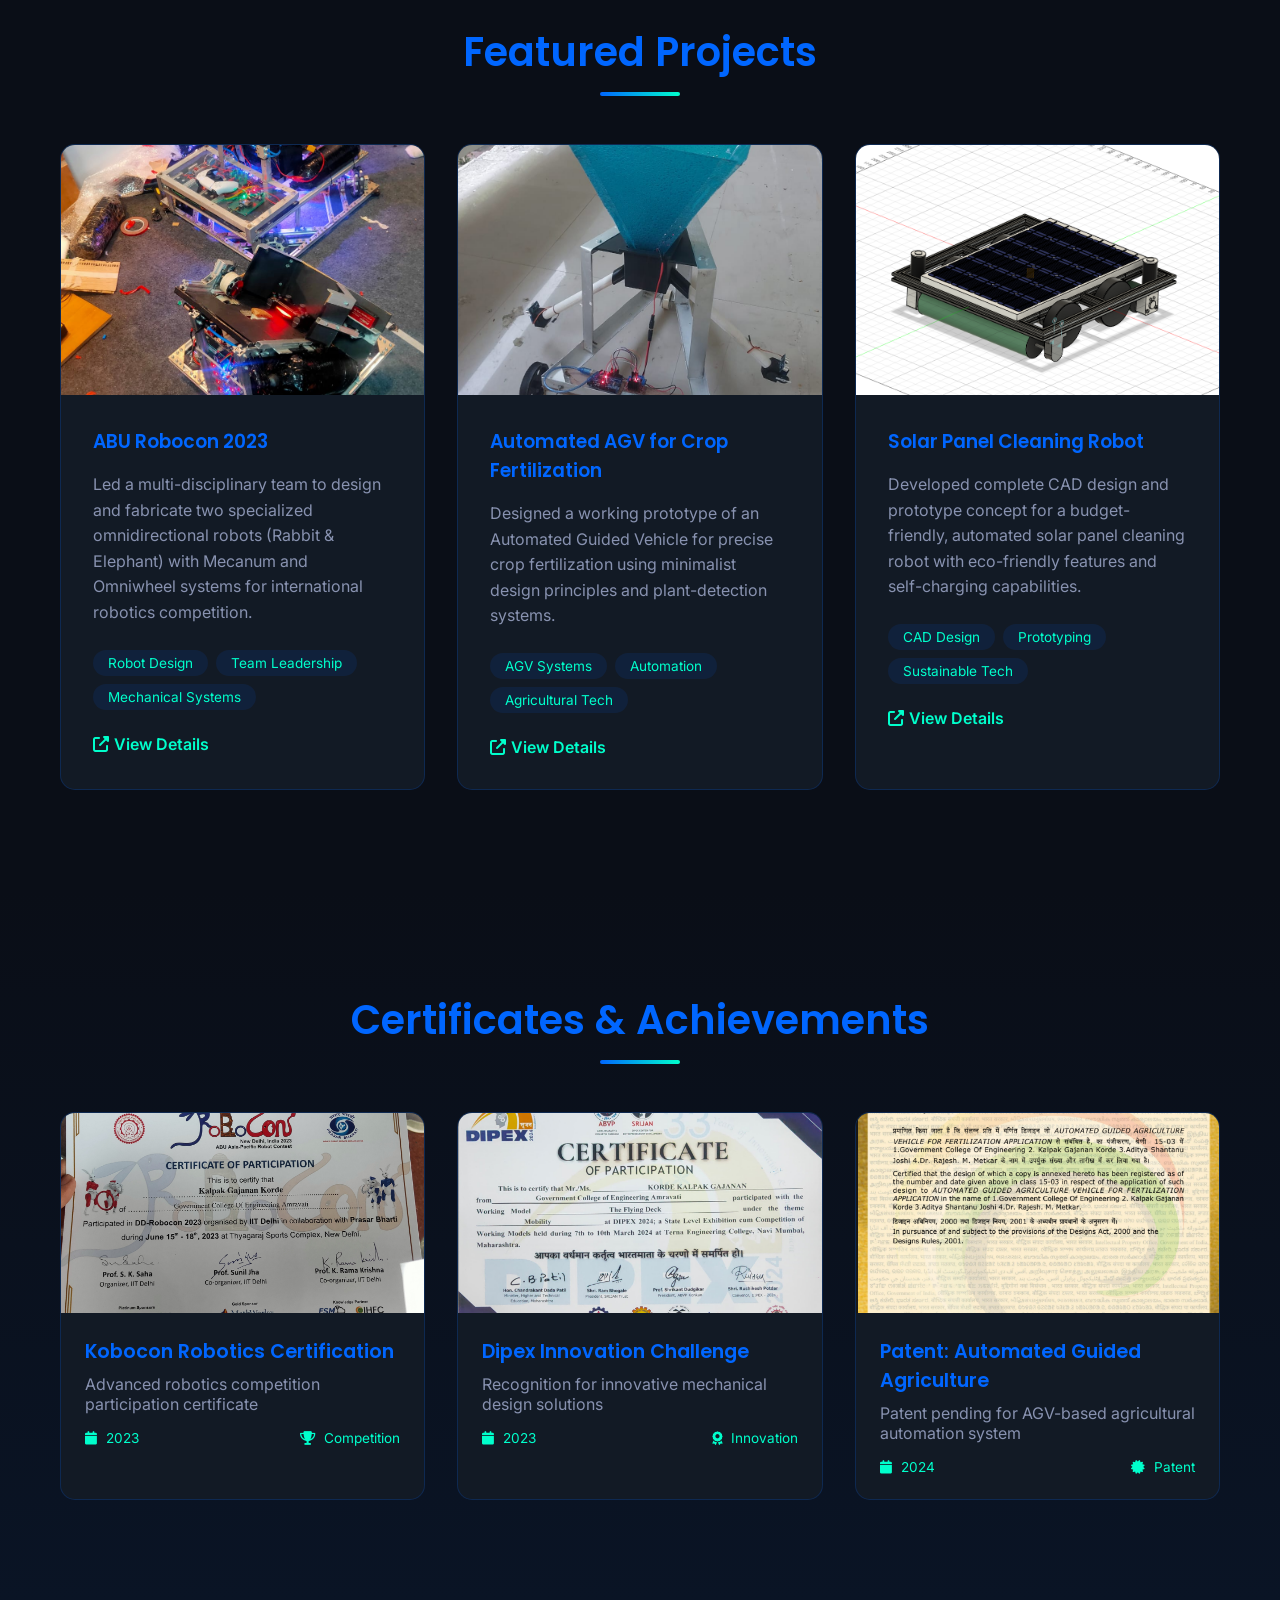
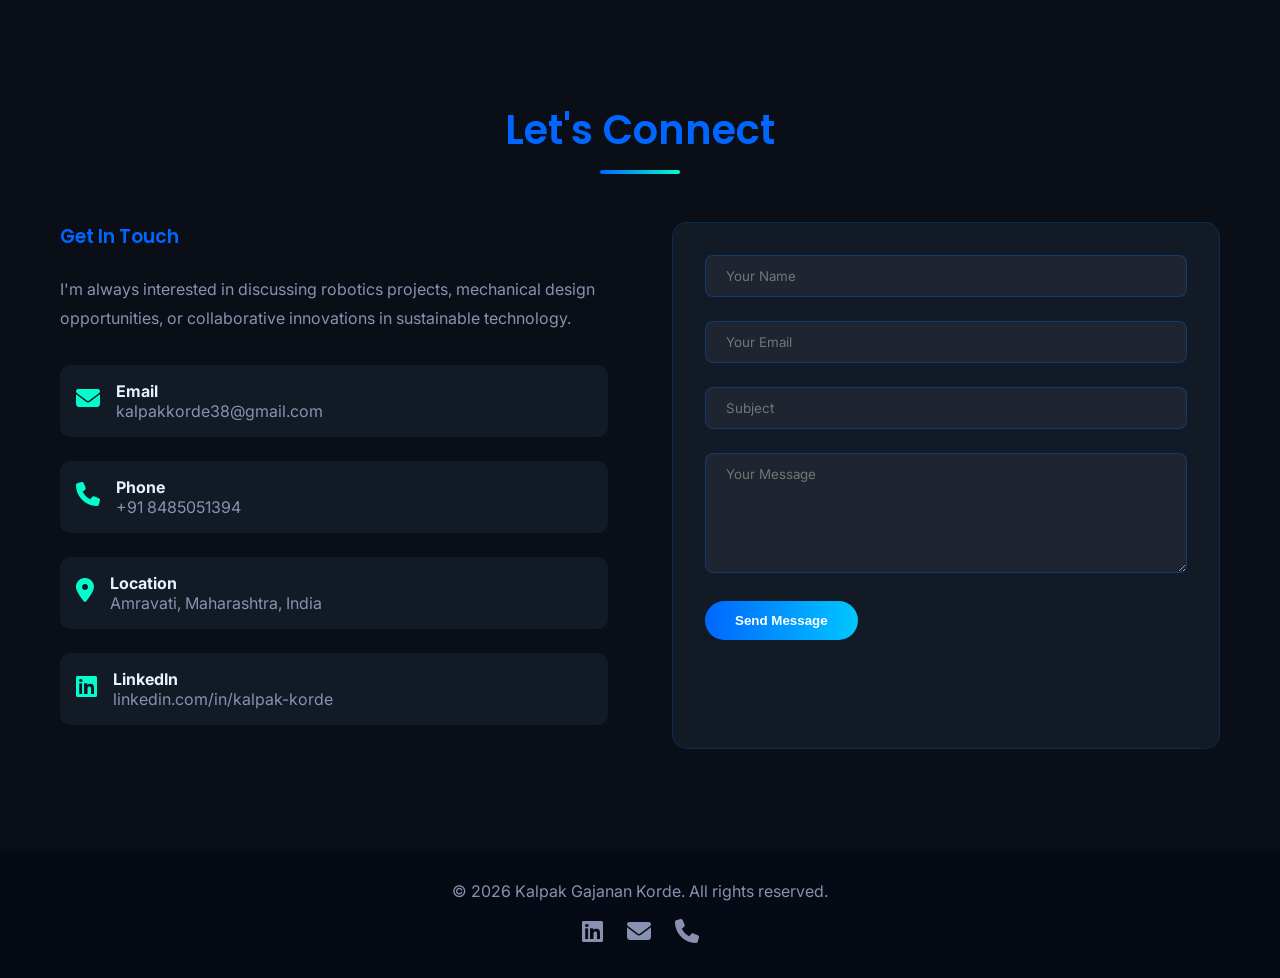
==== commit de1775f2: "Update print statement from 'Hello' to 'Goodbye'" ====
--- a/portfolio/index.html
+++ b/portfolio/index.html
@@ -359,7 +359,7 @@
                             <i class="fas fa-phone"></i>
                             <div>
                                 <strong>Phone</strong>
-                                <a href="tel:+919130652073">+91 9130652073</a>
+                                <a href="tel:+918485051394">+91 8485051394</a>
                             </div>
                         </div>
                         <div class="contact-item">
@@ -431,3 +431,4 @@
 </html>
 
 
+
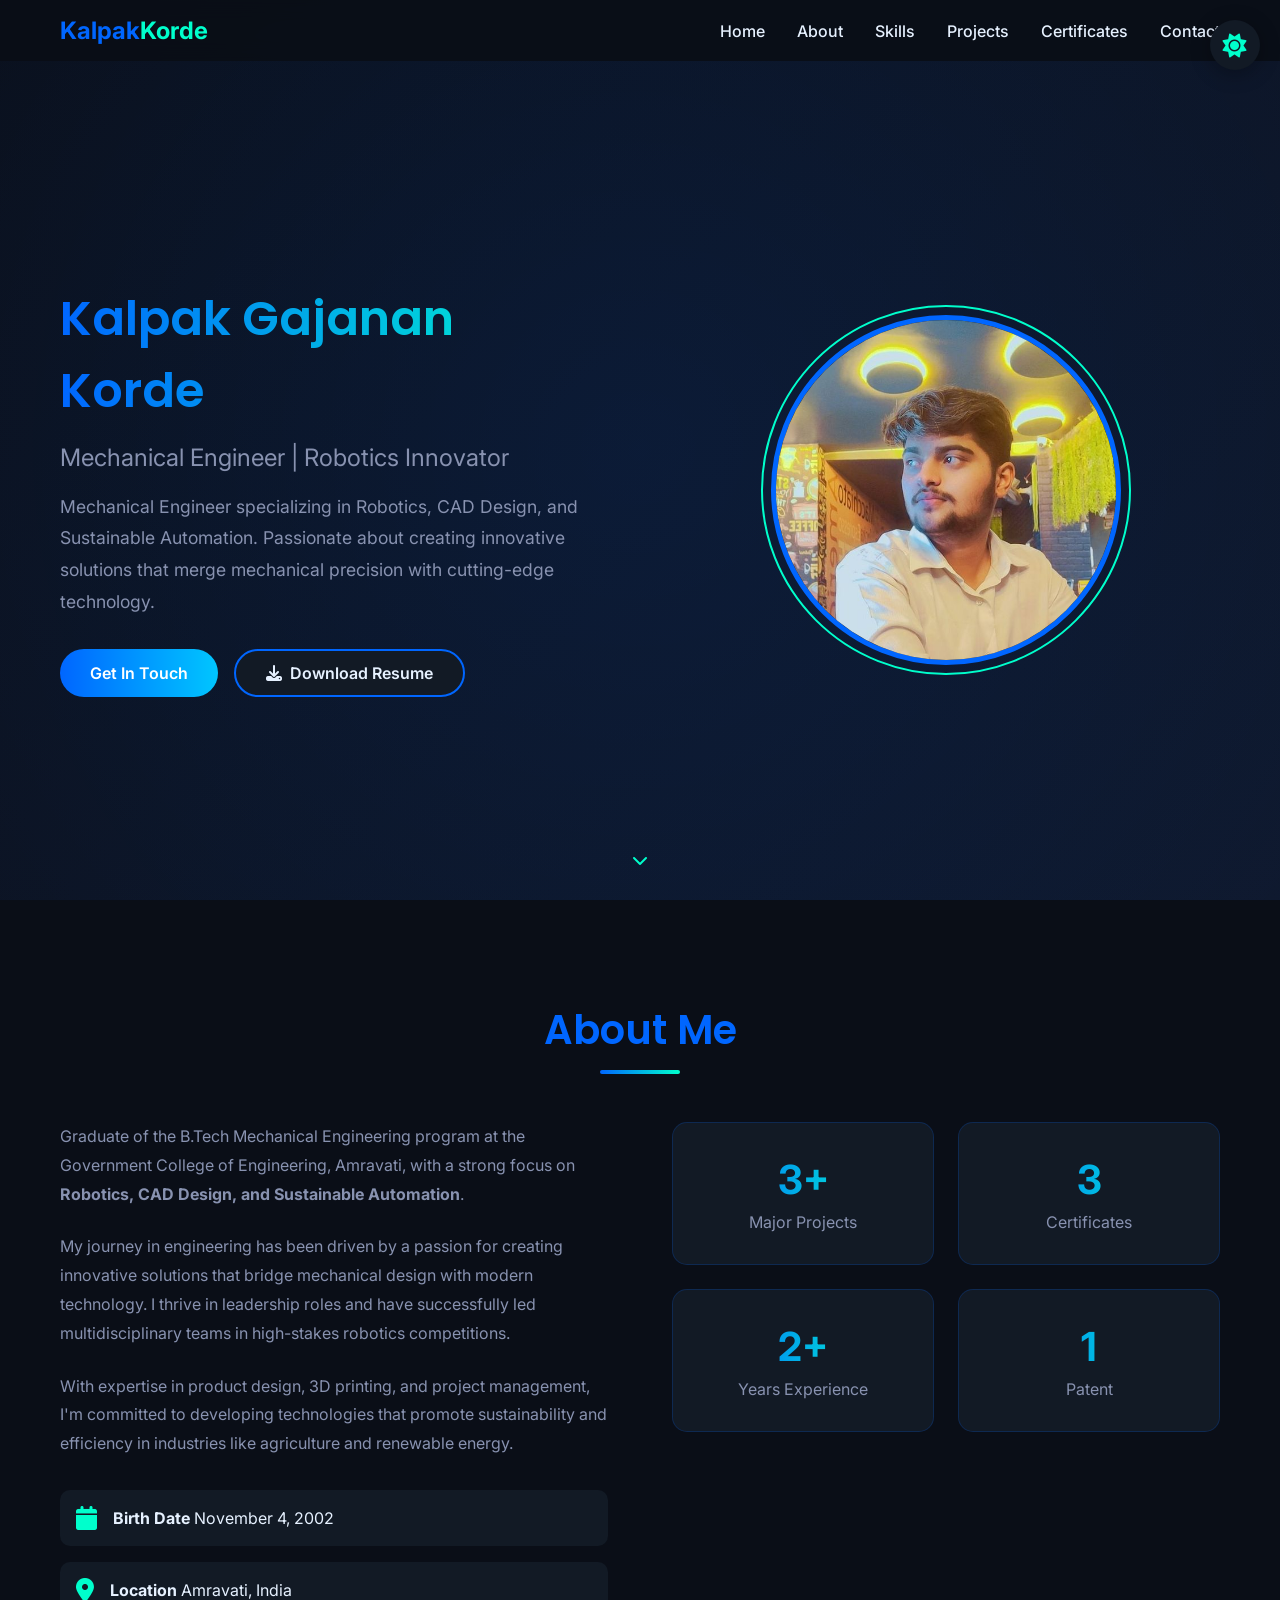
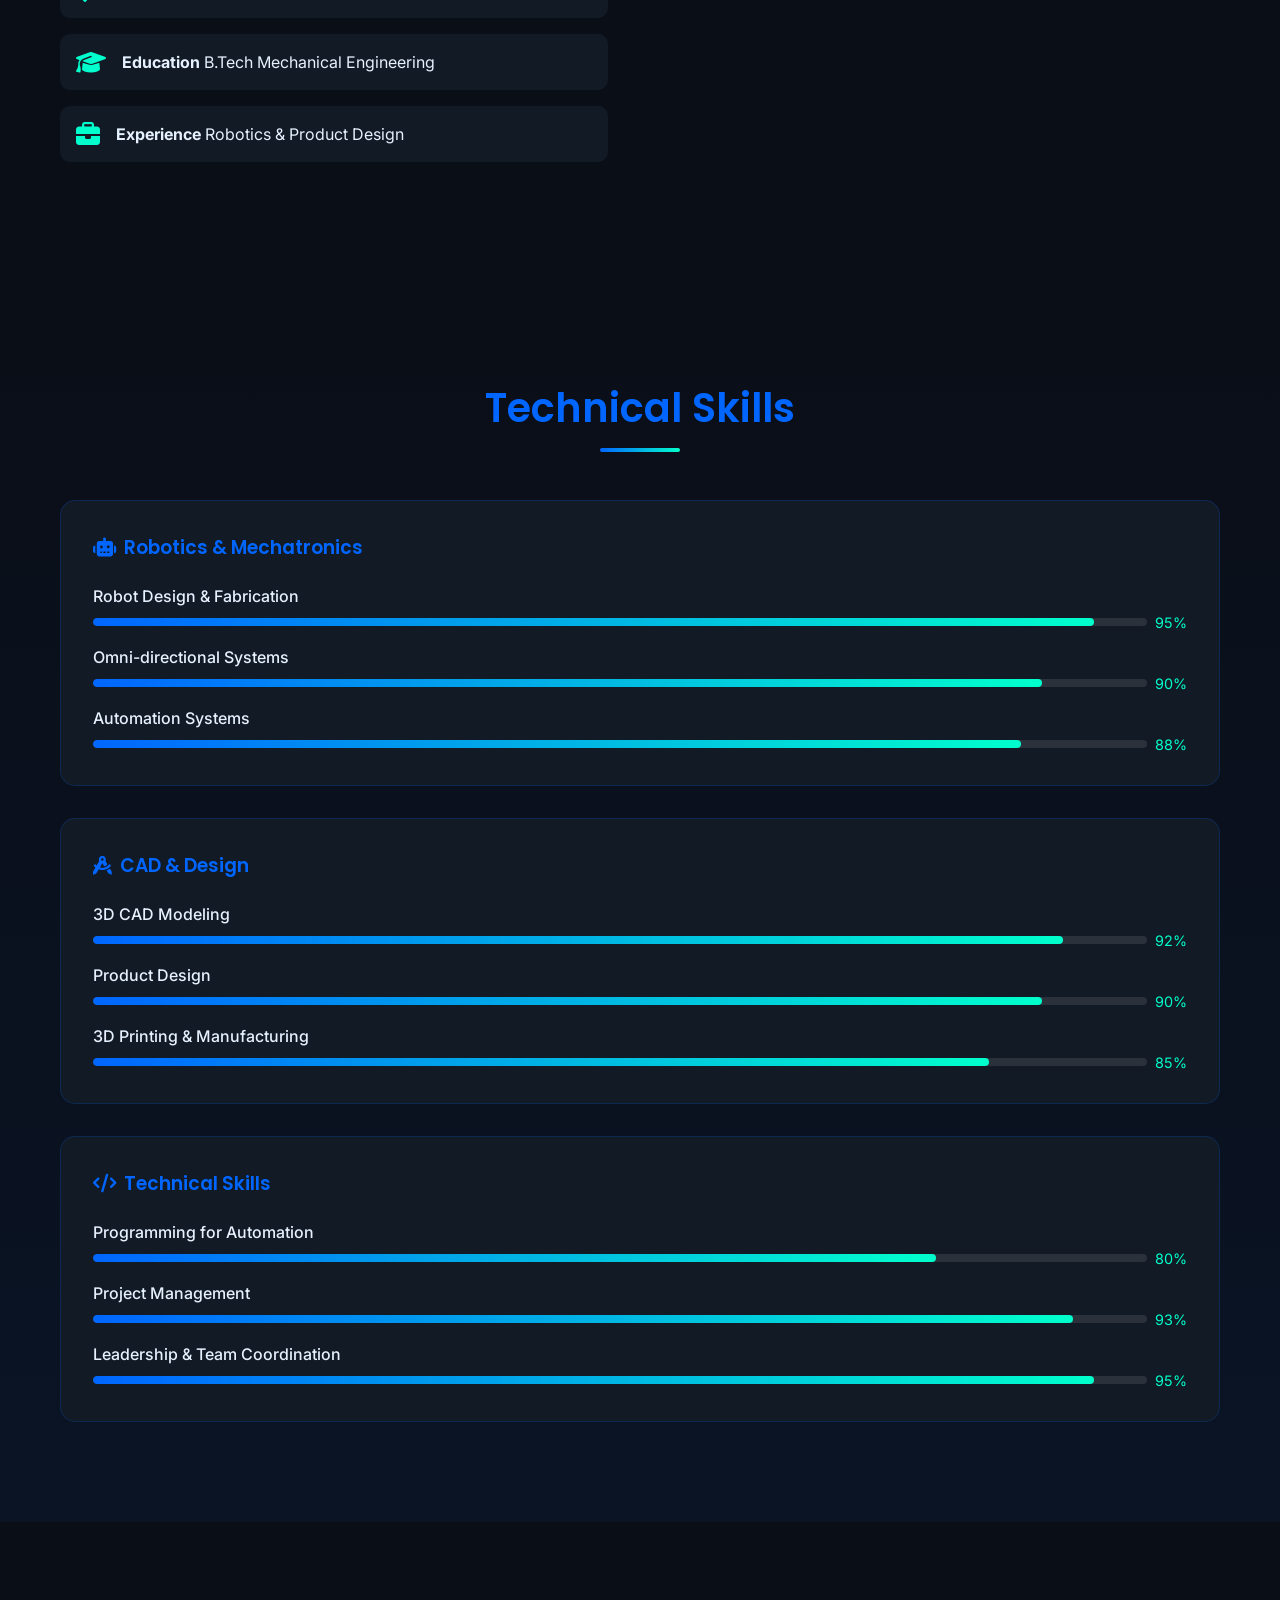
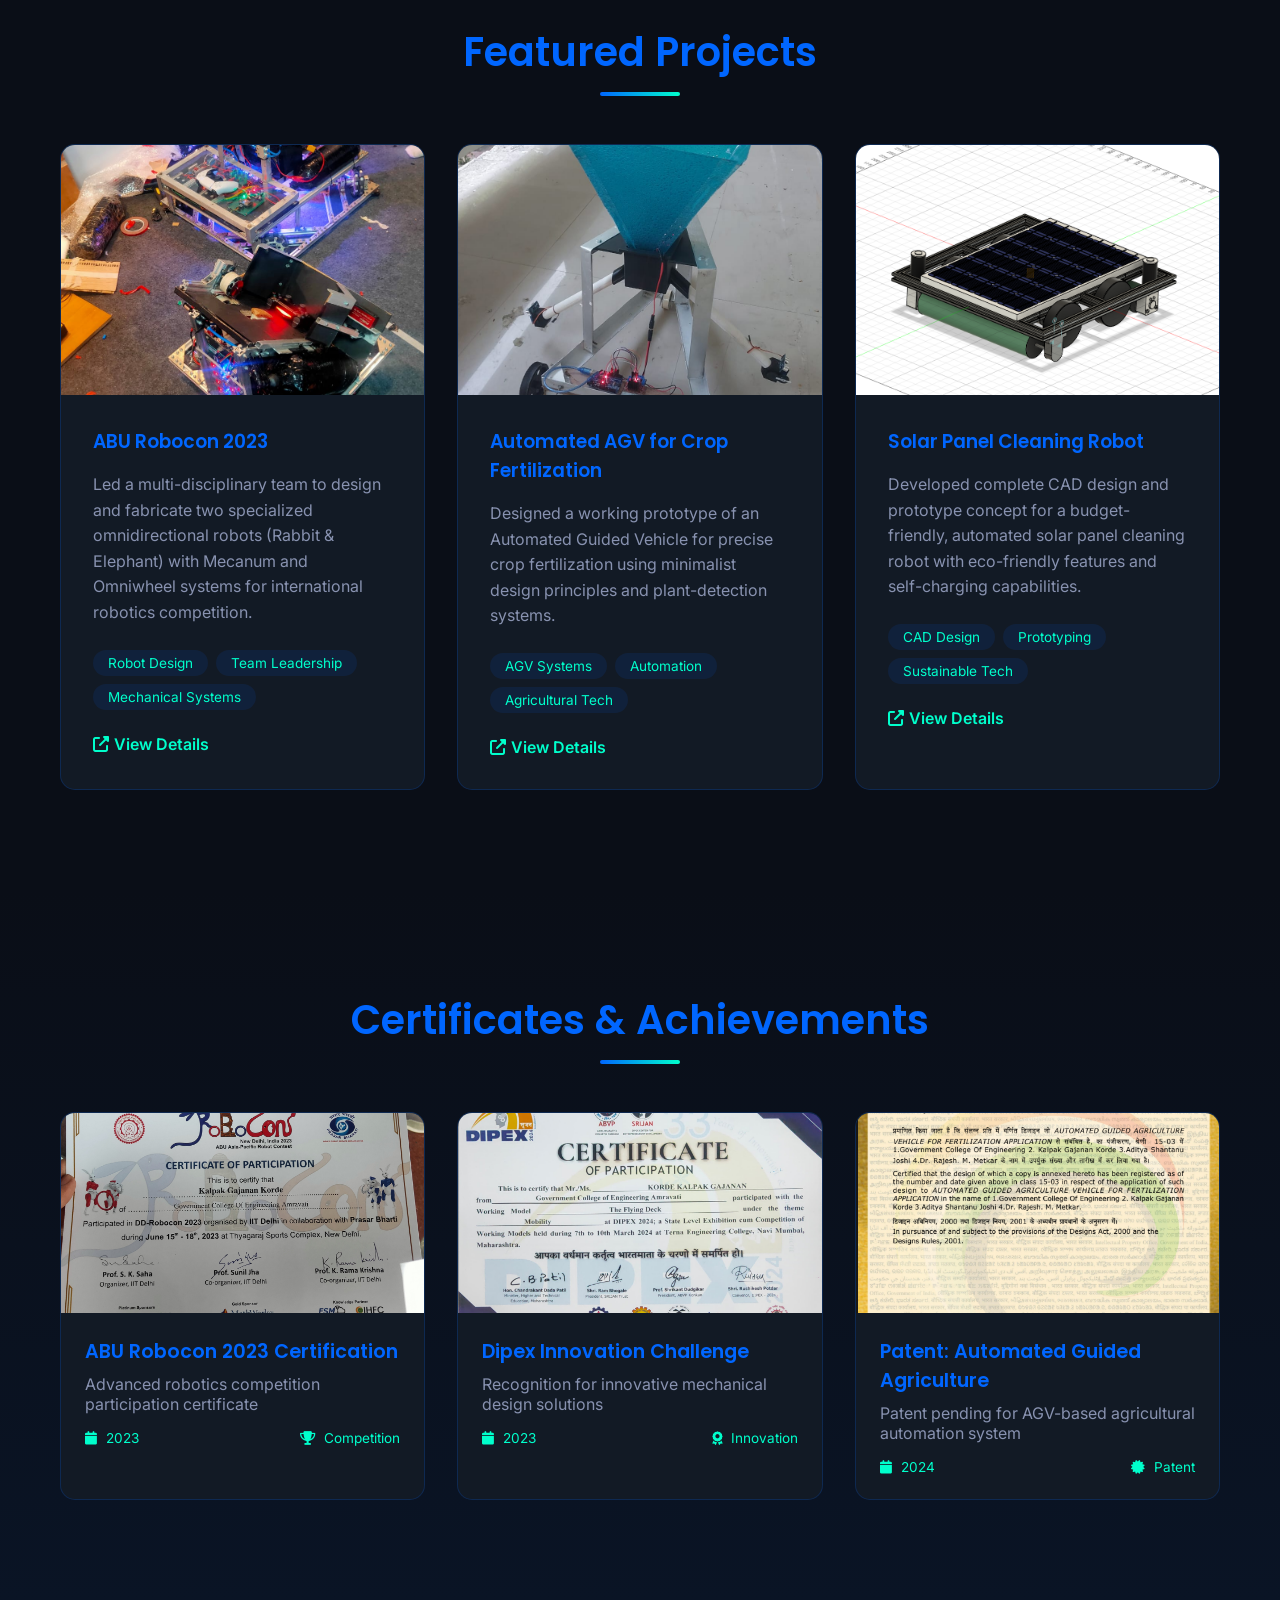
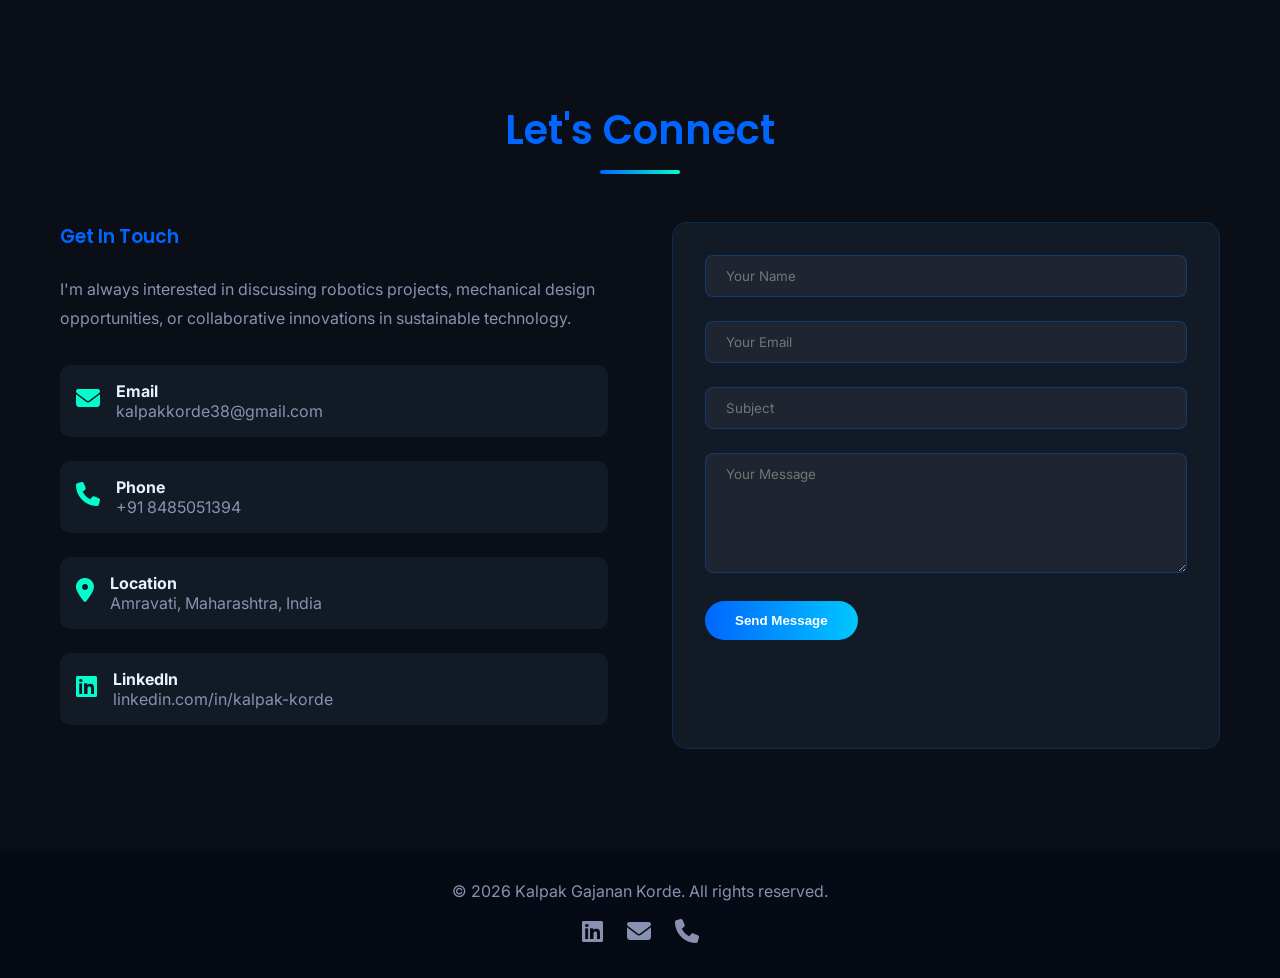
==== commit 3572b59f: "Update print statement to reflect farewell message" ====
--- a/portfolio/index.html
+++ b/portfolio/index.html
@@ -299,7 +299,7 @@
                         <img src="assets/cert1.jpg" alt="Kobocon Certificate">
                     </div>
                     <div class="certificate-content">
-                        <h3>Kobocon Robotics Certification</h3>
+                        <h3>ABU Robocon 2023 Certification</h3>
                         <p>Advanced robotics competition participation certificate</p>
                         <div class="certificate-meta">
                             <span><i class="fas fa-calendar"></i> 2023</span>
@@ -432,3 +432,4 @@
 
 
 
+
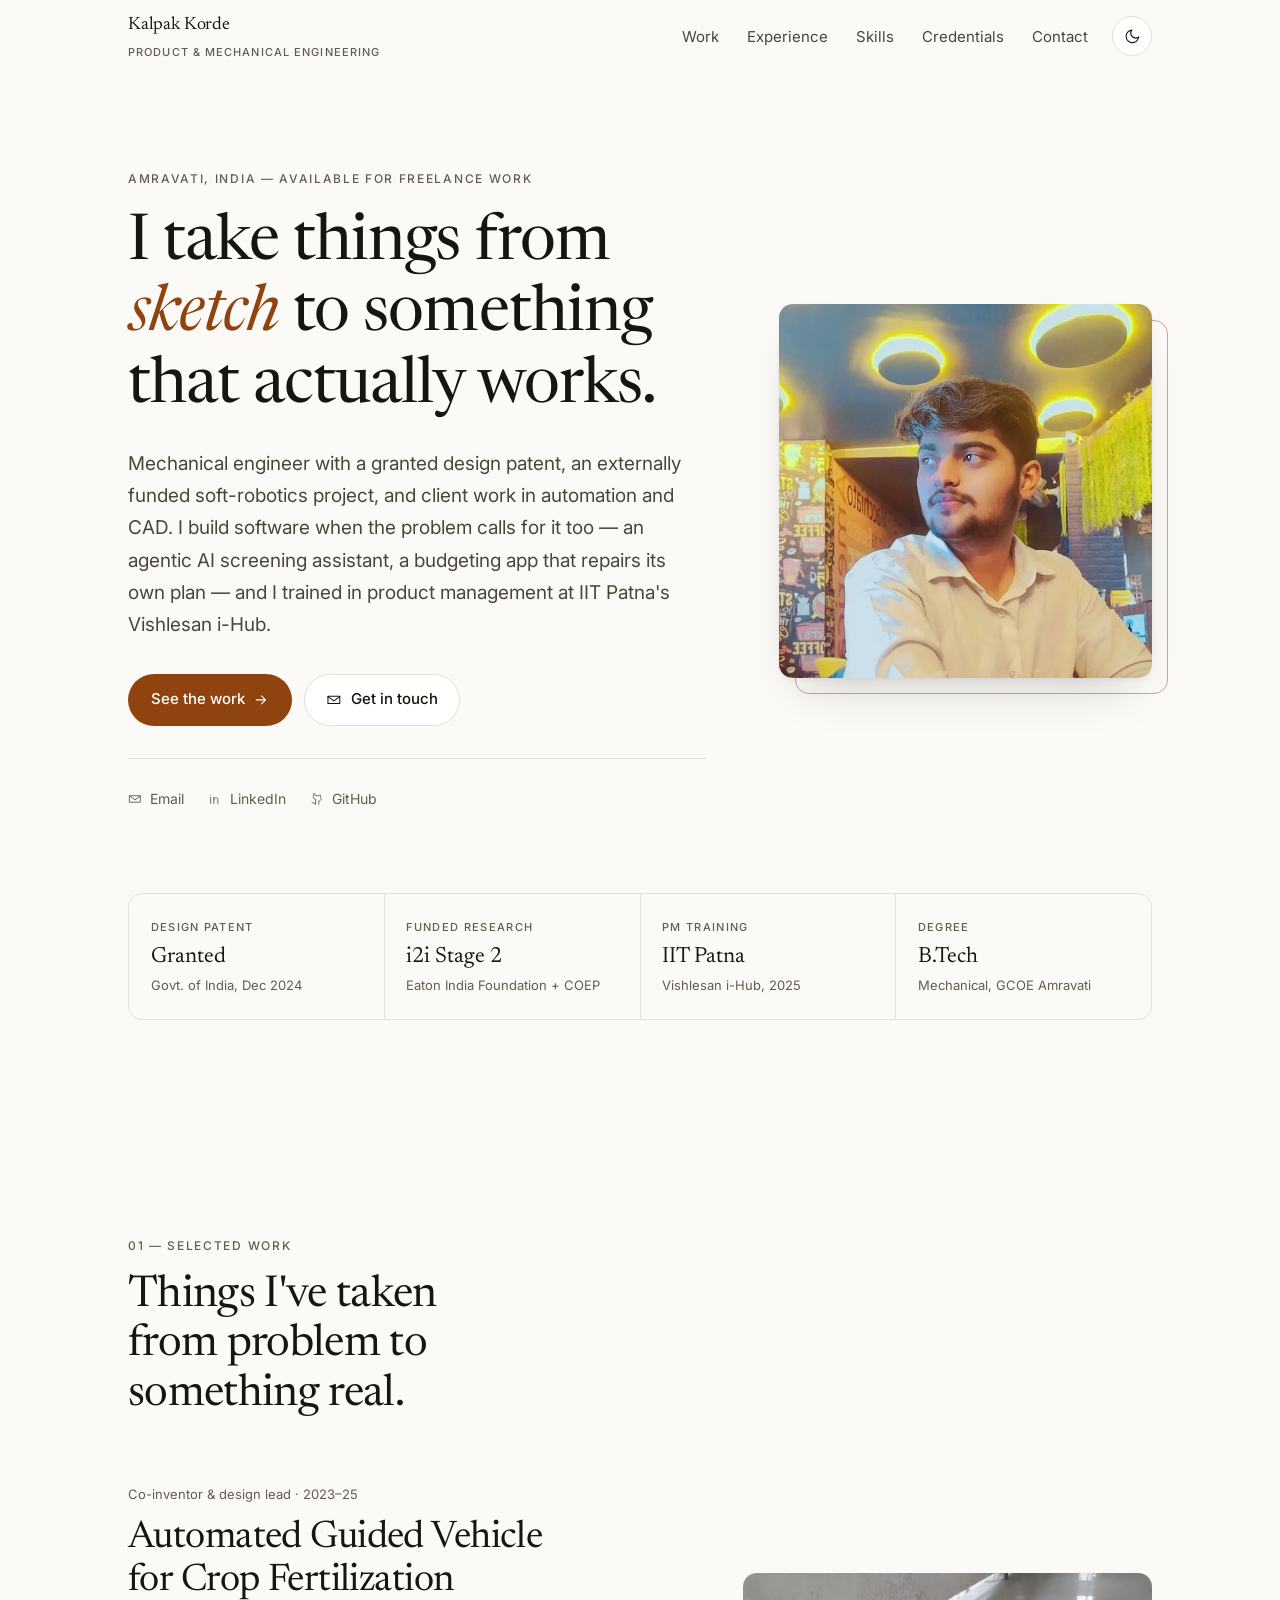
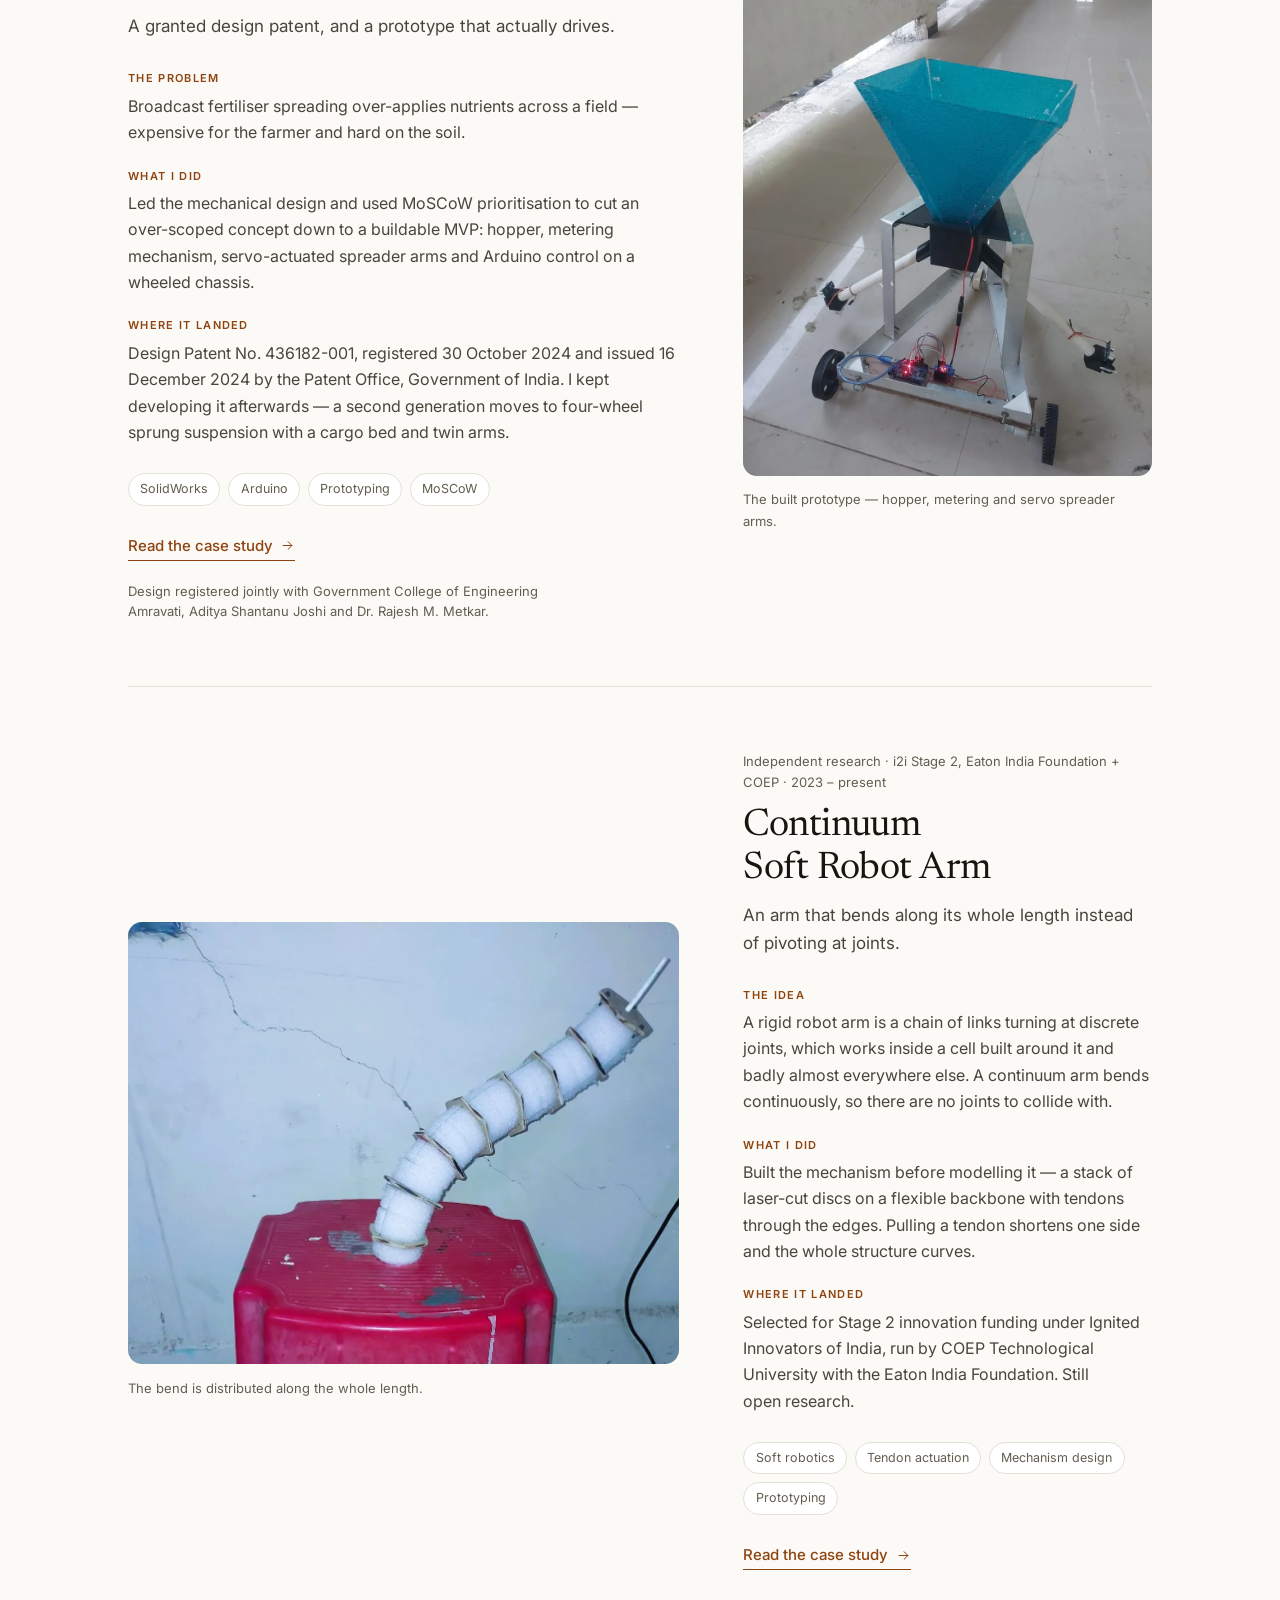
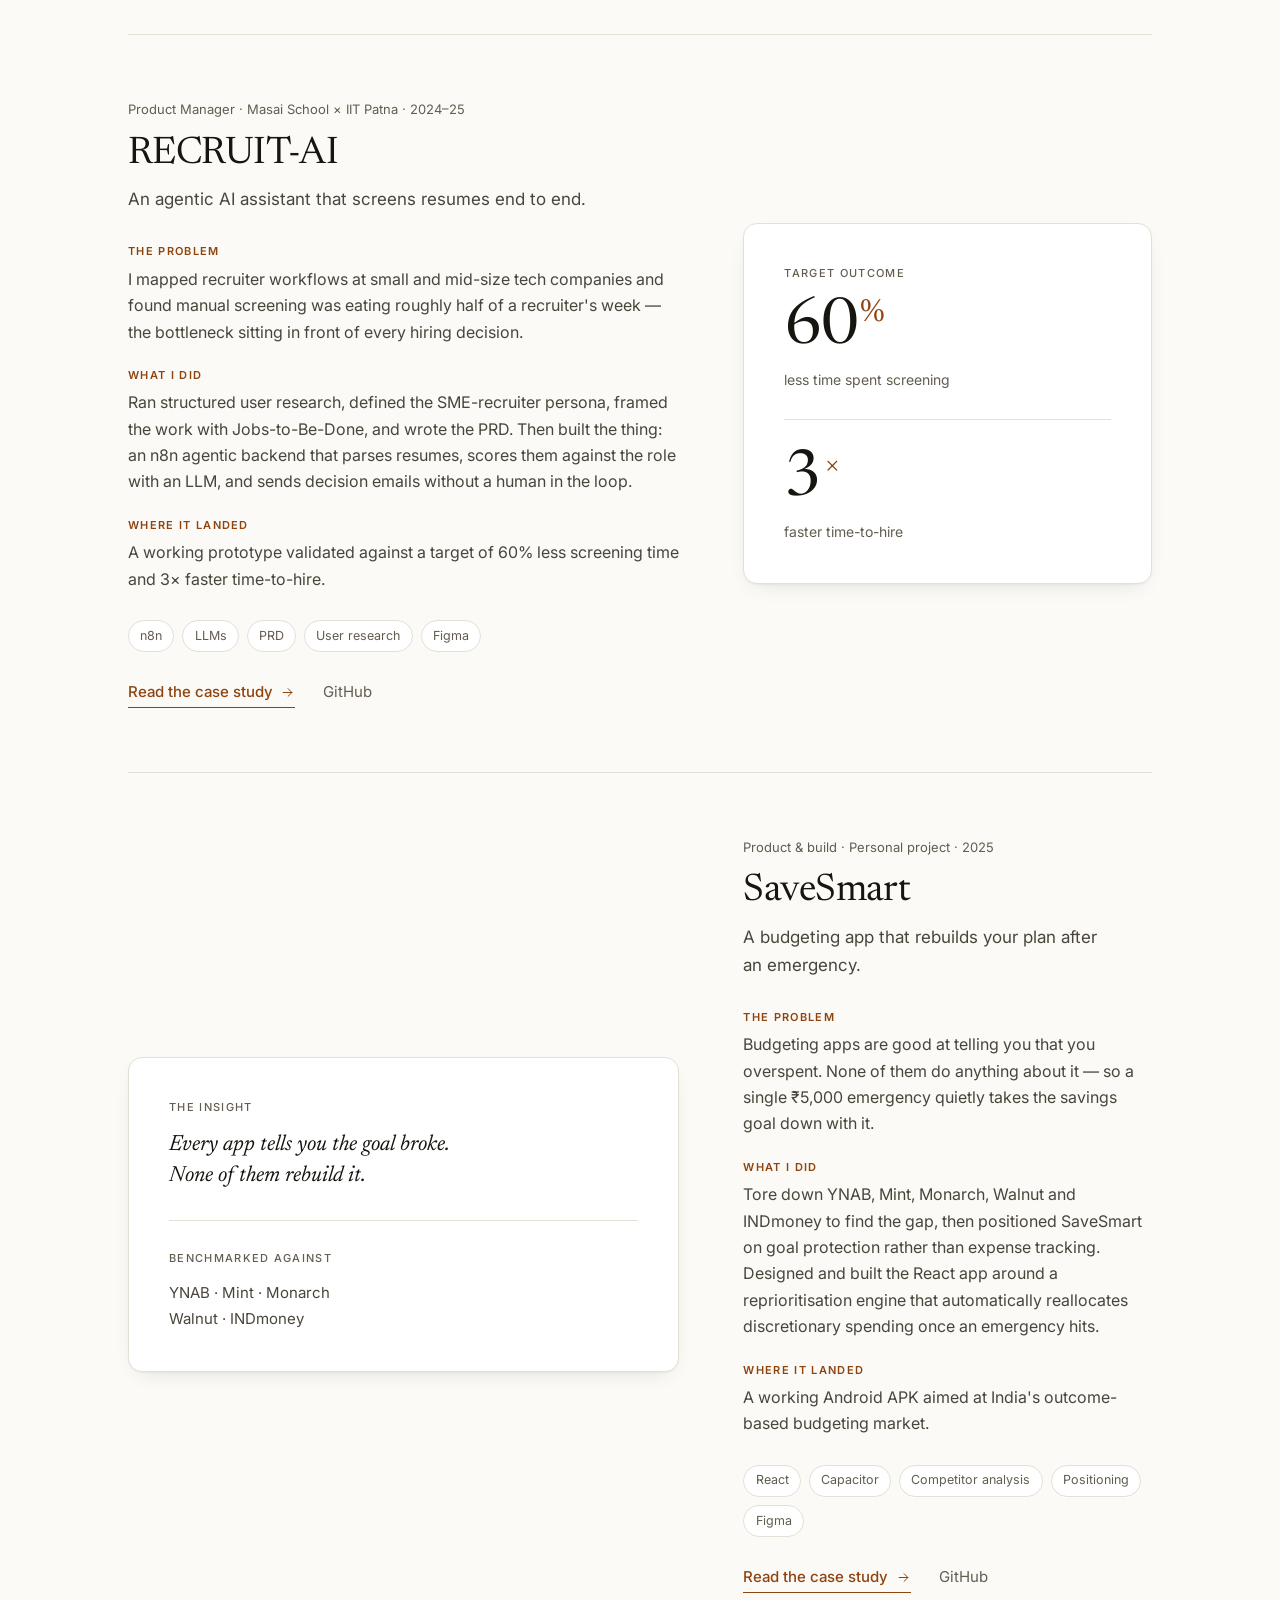
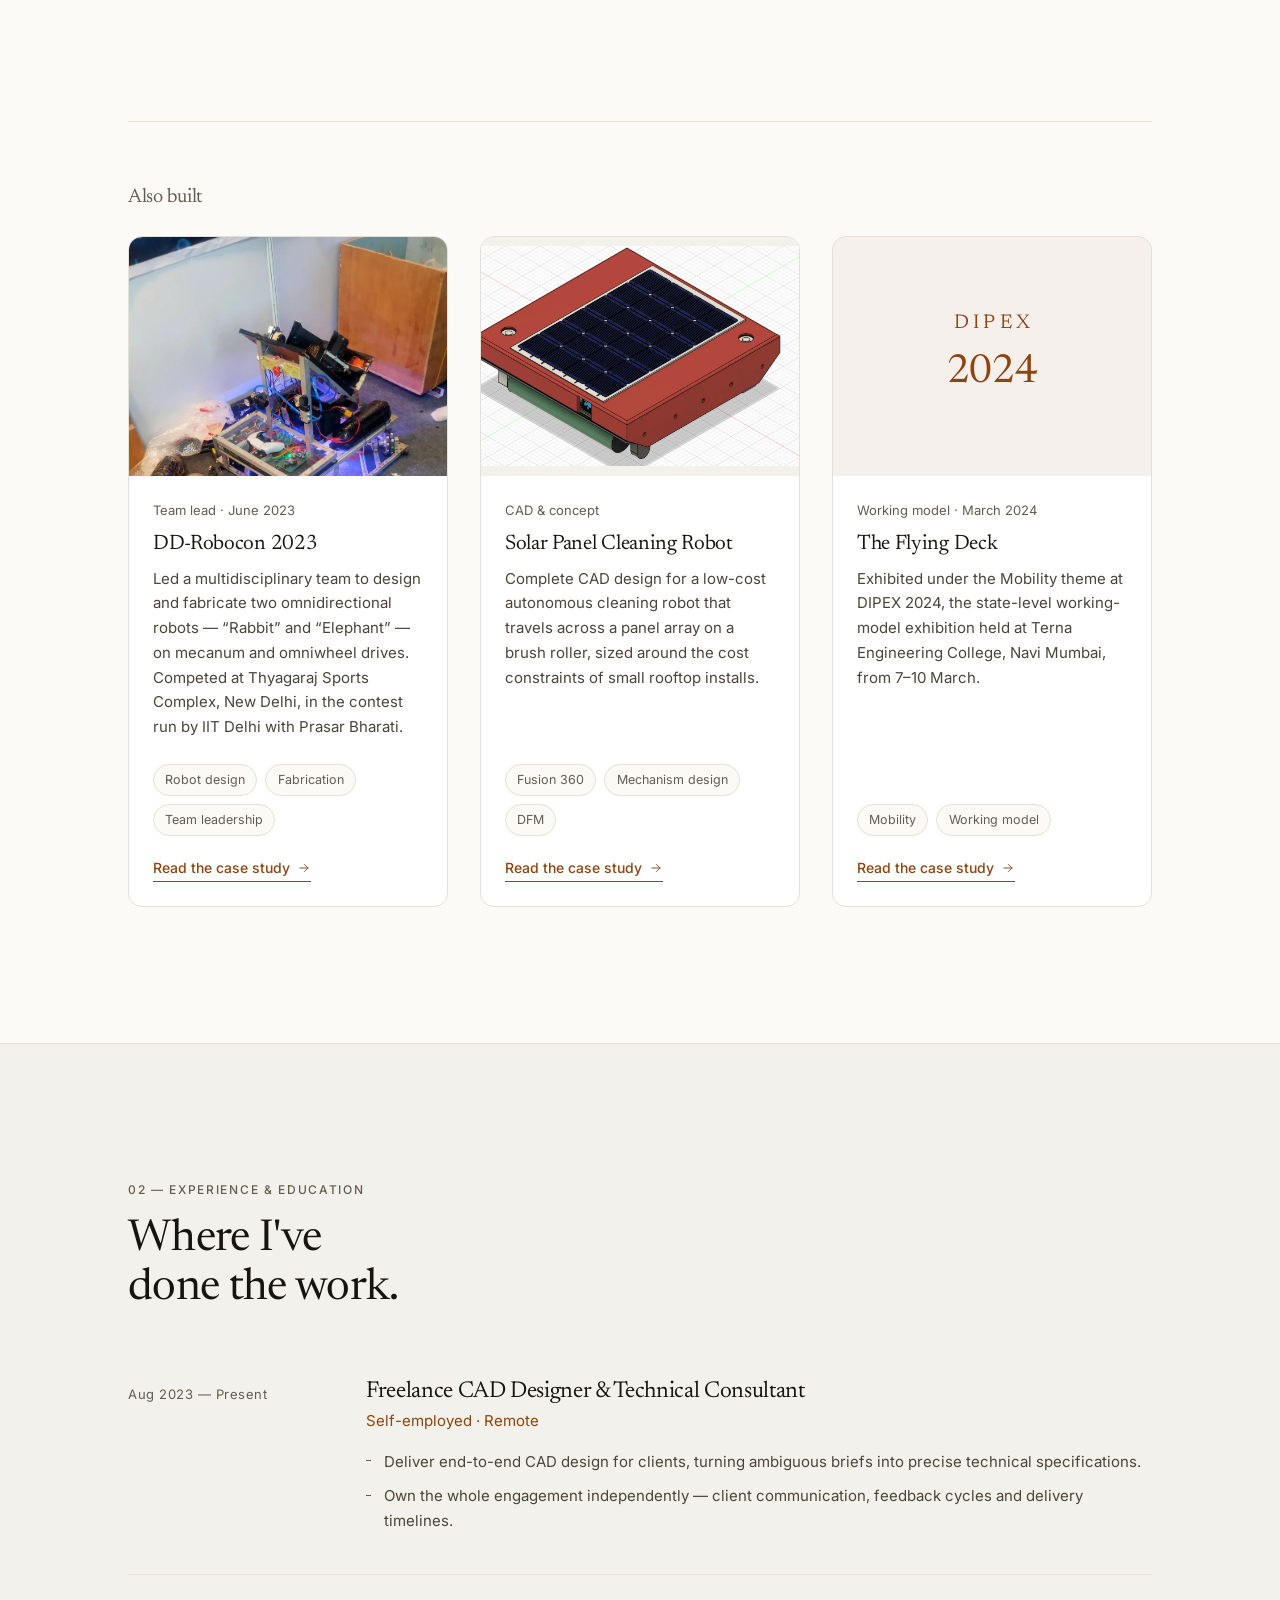
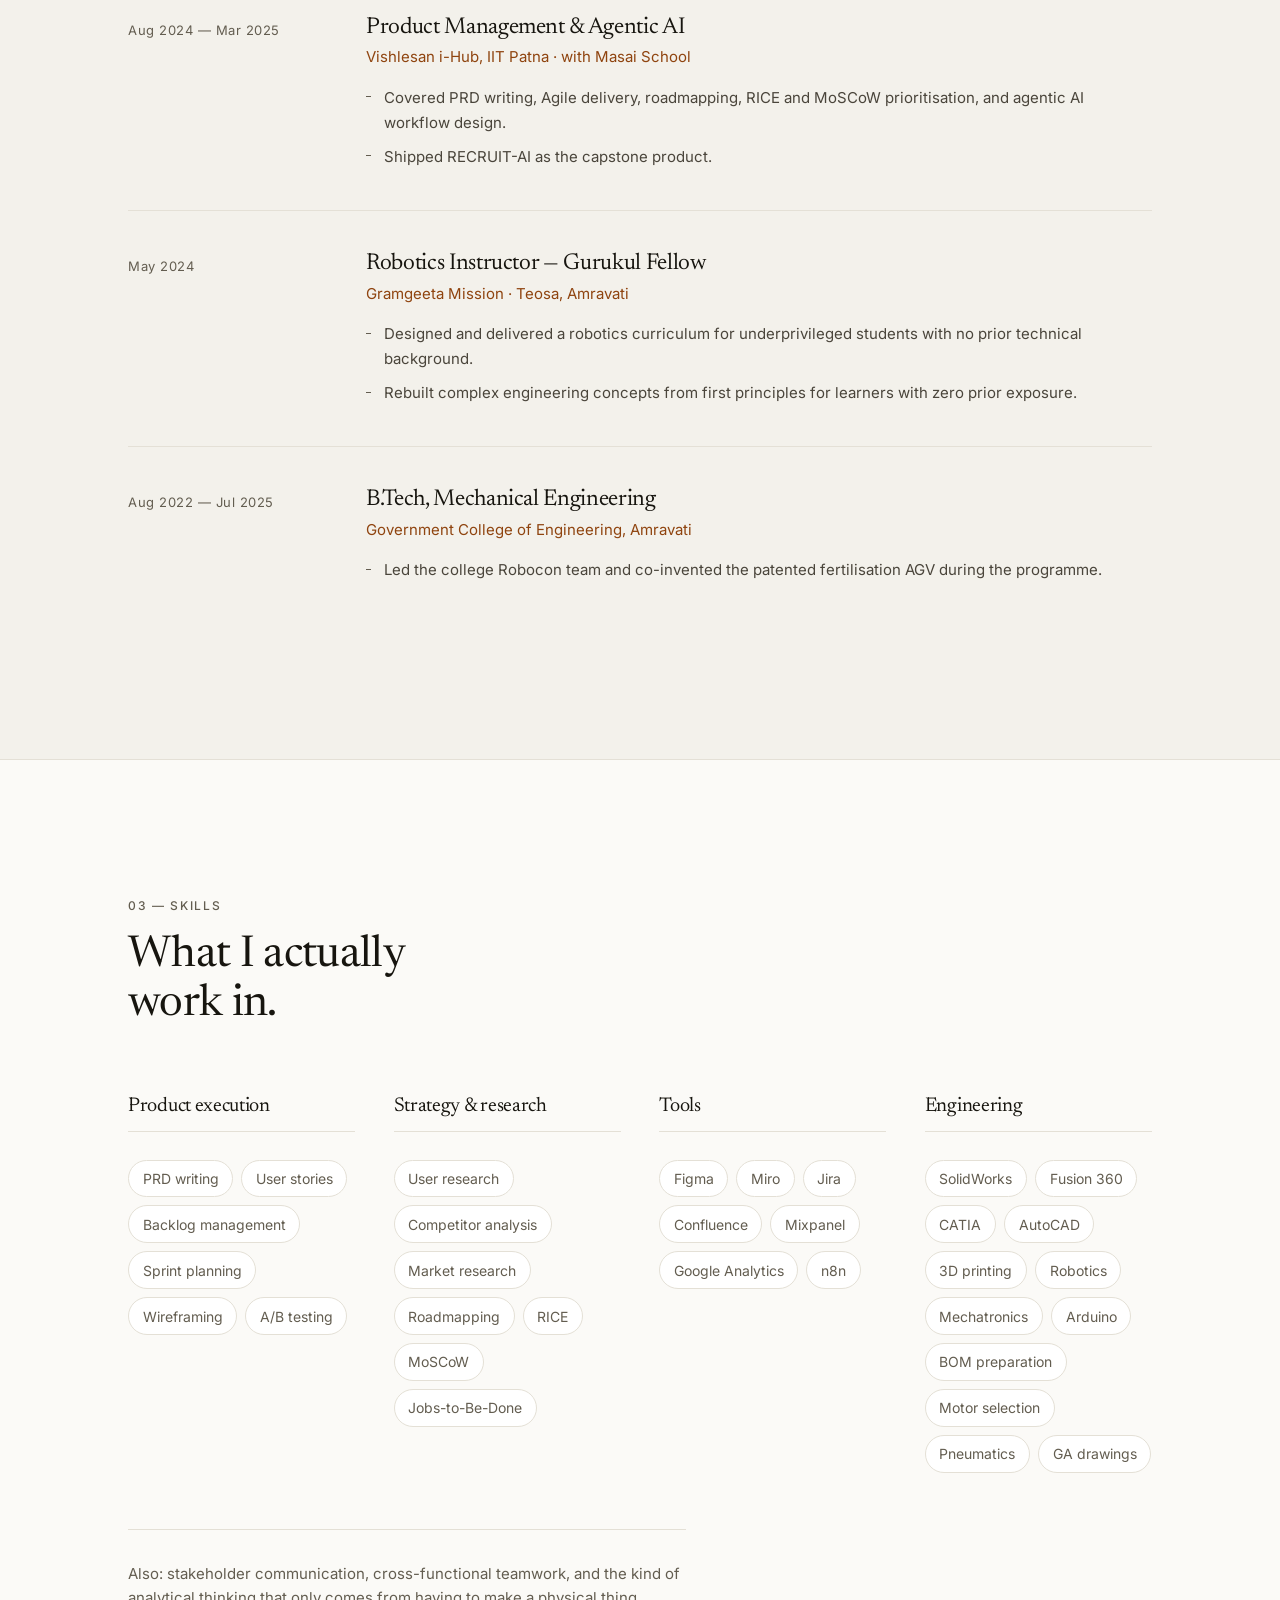
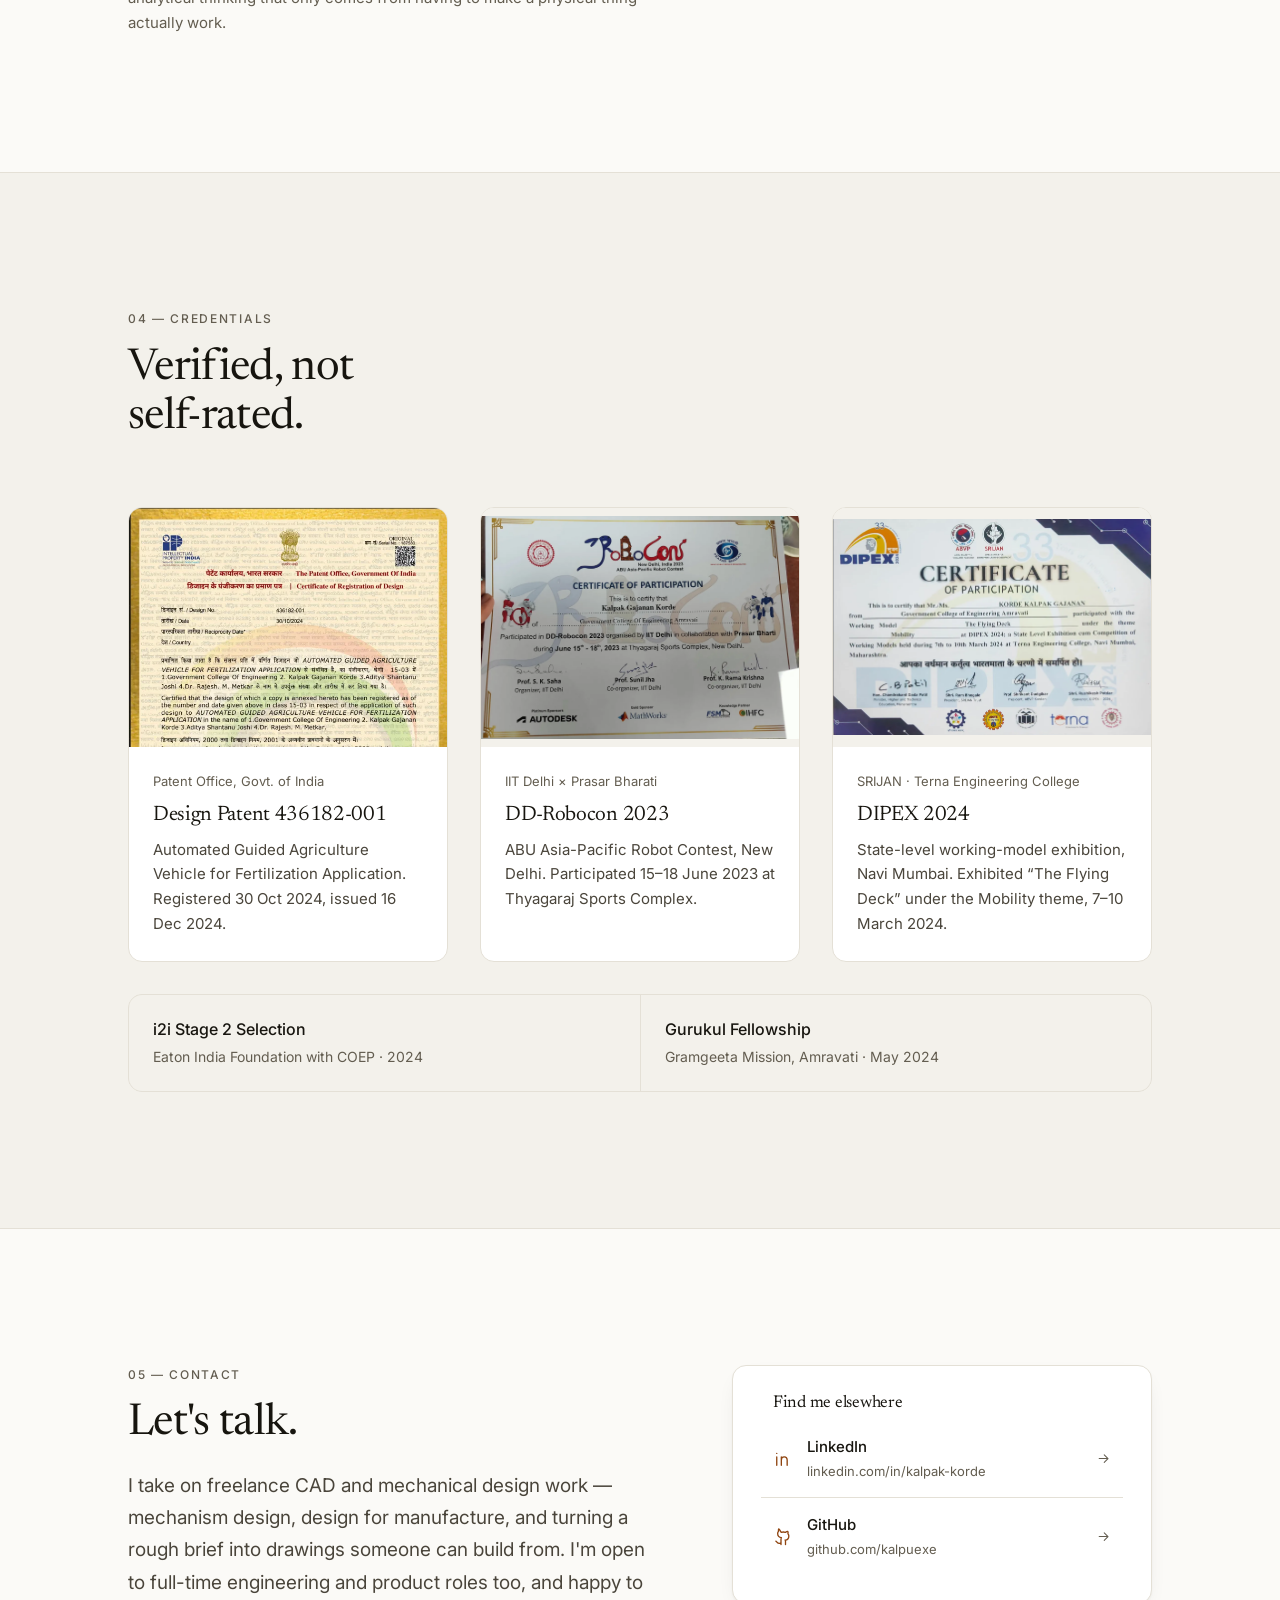
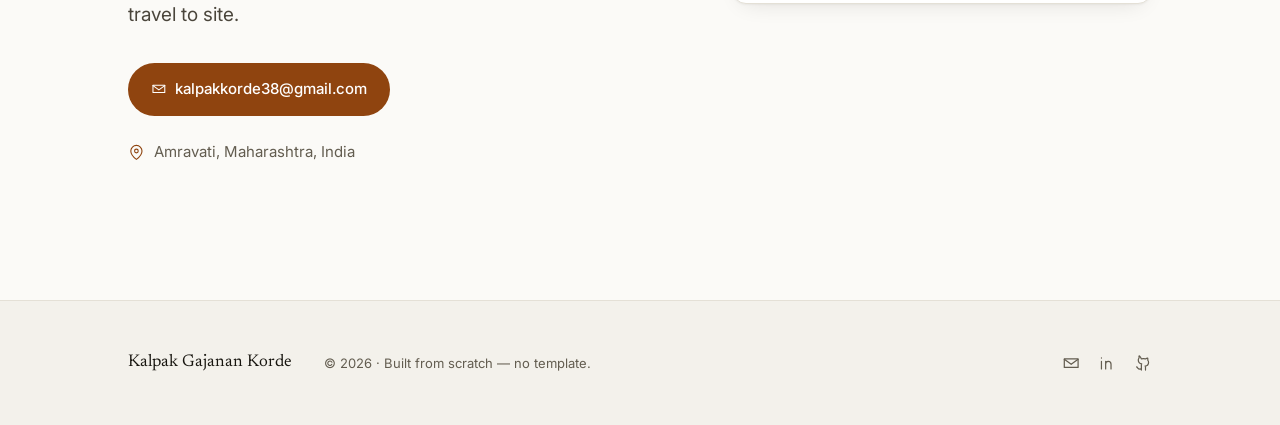
==== commit a99efef3: "Rebuild portfolio: new design, per-project pages, updated content The site had drifted badly from th" ====
--- a/portfolio/index.html
+++ b/portfolio/index.html
@@ -1,435 +1,953 @@
 <!DOCTYPE html>
 <html lang="en">
+
 <head>
     <meta charset="UTF-8">
-    <meta name="viewport" content="width=device-width, initial-scale=1.0">
-    <title>Kalpak Korde | Mechanical Engineer & Robotics Innovator</title>
+    <meta name="viewport" content="width=device-width, initial-scale=1">
+    <title>Kalpak Korde — Product &amp; Mechanical Engineering</title>
+
+    <meta name="description"
+        content="Kalpak Korde — mechanical engineer with a granted design patent, funded soft-robotics research and client work in automation and CAD, who also builds AI products. Selected work in robotics, mechanical design and AI workflows.">
+    <meta name="author" content="Kalpak Gajanan Korde">
+    <link rel="canonical" href="https://portfolio-tgq3.vercel.app/">
+
+    <meta property="og:type" content="website">
+    <meta property="og:url" content="https://portfolio-tgq3.vercel.app/">
+    <meta property="og:title" content="Kalpak Korde — Product &amp; Mechanical Engineering">
+    <meta property="og:description"
+        content="Design patent holder building machines and the products around them. Selected work in robotics, mechanical design, automation and AI.">
+    <meta property="og:image" content="https://portfolio-tgq3.vercel.app/assets/og-image.png">
+    <meta property="og:image:width" content="1200">
+    <meta property="og:image:height" content="630">
+    <meta name="twitter:card" content="summary_large_image">
+
+    <link rel="icon" href="favicon.svg" type="image/svg+xml">
+    <link rel="apple-touch-icon" href="assets/apple-touch-icon.png">
+
+    <!-- Set the theme before first paint so there is no flash of the wrong colours -->
+    <script>
+        (function () {
+            // Only opt into the scroll-reveal animation when JS is actually running,
+            // so a failed script can never leave the page blank.
+            document.documentElement.classList.add('js');
+            try {
+                var saved = localStorage.getItem('theme');
+                var theme = saved || (window.matchMedia('(prefers-color-scheme: dark)').matches ? 'dark' : 'light');
+                document.documentElement.setAttribute('data-theme', theme);
+            } catch (e) { }
+        })();
+    </script>
+
+    <link rel="preconnect" href="https://fonts.googleapis.com">
+    <link rel="preconnect" href="https://fonts.gstatic.com" crossorigin>
+    <link
+        href="https://fonts.googleapis.com/css2?family=Inter:wght@400;500;600&family=Newsreader:ital,opsz,wght@0,6..72,400;0,6..72,500;1,6..72,400&display=swap"
+        rel="stylesheet">
     <link rel="stylesheet" href="css/style.css">
-    <link rel="stylesheet" href="https://cdnjs.cloudflare.com/ajax/libs/font-awesome/6.4.0/css/all.min.css">
-    <link rel="preconnect" href="https://fonts.googleapis.com">
-    <link href="https://fonts.googleapis.com/css2?family=Poppins:wght@300;400;600;700&family=Inter:wght@300;400;500&display=swap" rel="stylesheet">
+
+    <script type="application/ld+json">
+    {
+      "@context": "https://schema.org",
+      "@type": "Person",
+      "name": "Kalpak Gajanan Korde",
+      "jobTitle": "Mechanical Engineer",
+      "email": "mailto:kalpakkorde38@gmail.com",
+      "url": "https://portfolio-tgq3.vercel.app/",
+      "address": { "@type": "PostalAddress", "addressLocality": "Amravati", "addressRegion": "Maharashtra", "addressCountry": "IN" },
+      "alumniOf": [
+        { "@type": "CollegeOrUniversity", "name": "Government College of Engineering, Amravati" },
+        { "@type": "EducationalOrganization", "name": "Vishlesan i-Hub, IIT Patna" }
+      ],
+      "knowsAbout": ["Mechanical Design", "Robotics", "Automation", "CAD", "Soft Robotics", "Product Management", "Agentic AI"],
+      "sameAs": [
+        "https://www.linkedin.com/in/kalpak-korde",
+        "https://github.com/kalpuexe"
+      ]
+    }
+    </script>
 </head>
+
 <body>
-    <!-- Dark Mode Toggle -->
-    <div class="theme-toggle">
-        <i class="fas fa-moon" id="themeIcon"></i>
-    </div>
-
-    <!-- Navigation -->
-    <nav class="navbar">
-        <div class="nav-container">
-            <div class="logo">Kalpak<span>Korde</span></div>
-            <ul class="nav-menu">
-                <li><a href="#home">Home</a></li>
-                <li><a href="#about">About</a></li>
-                <li><a href="#skills">Skills</a></li>
-                <li><a href="#projects">Projects</a></li>
-                <li><a href="#certificates">Certificates</a></li>
-                <li><a href="#contact">Contact</a></li>
-            </ul>
-            <div class="hamburger">
-                <span></span><span></span><span></span>
+    <a class="skip-link" href="#main">Skip to content</a>
+
+    <!-- Icon sprite: inline so there is no icon-font CDN on the critical path -->
+    <svg class="sprite" aria-hidden="true" focusable="false">
+        <symbol id="i-mail" viewBox="0 0 24 24">
+            <path d="M3 6.5h18v11H3z" />
+            <path d="m3 7 9 6.5L21 7" />
+        </symbol>
+        <symbol id="i-linkedin" viewBox="0 0 24 24">
+            <path d="M4.5 9.5v10M4.5 5.2v.1M10 19.5v-10M10 13.2c0-2 1.4-3.7 3.5-3.7s3.5 1.4 3.5 4v6" />
+        </symbol>
+        <symbol id="i-github" viewBox="0 0 24 24">
+            <path
+                d="M9 19.5c-4 1.2-4-2.1-5.6-2.6M15 21v-3.3c0-1 .1-1.4-.5-2 2.3-.2 4.5-1.1 4.5-5a3.9 3.9 0 0 0-1.1-2.7 3.6 3.6 0 0 0-.1-2.7s-.9-.2-2.9 1.1a10 10 0 0 0-5.2 0C7.7 2.1 6.8 2.3 6.8 2.3a3.6 3.6 0 0 0-.1 2.7 3.9 3.9 0 0 0-1.1 2.8c0 3.8 2.2 4.7 4.5 5-.4.4-.5.9-.5 1.5V21" />
+        </symbol>
+        <symbol id="i-doc" viewBox="0 0 24 24">
+            <path d="M12 3v12M7.5 10.5 12 15l4.5-4.5M4.5 19.5h15" />
+        </symbol>
+        <symbol id="i-discord" viewBox="0 0 24 24">
+            <path
+                d="M8.6 4.6a15 15 0 0 0-3.6 1.2C2.9 9 2.3 12.1 2.6 15.2a15 15 0 0 0 4.5 2.3l.9-1.4a9.7 9.7 0 0 1-1.5-.7l.4-.3a10.7 10.7 0 0 0 9.2 0l.4.3a9.7 9.7 0 0 1-1.5.7l.9 1.4a15 15 0 0 0 4.5-2.3c.4-3.6-.6-6.7-2.4-9.4a15 15 0 0 0-3.6-1.2l-.4.9a11.6 11.6 0 0 0-4 0z" />
+            <path d="M9.3 12.6c0 .8-.5 1.4-1.1 1.4s-1.1-.6-1.1-1.4.5-1.4 1.1-1.4 1.1.6 1.1 1.4zM16.9 12.6c0 .8-.5 1.4-1.1 1.4s-1.1-.6-1.1-1.4.5-1.4 1.1-1.4 1.1.6 1.1 1.4z" />
+        </symbol>
+        <symbol id="i-briefcase" viewBox="0 0 24 24">
+            <rect x="2.5" y="7.5" width="19" height="12" rx="2" />
+            <path d="M9 7.5V6a2 2 0 0 1 2-2h2a2 2 0 0 1 2 2v1.5M2.5 12.5h19" />
+        </symbol>
+        <symbol id="i-pin" viewBox="0 0 24 24">
+            <path d="M20 10c0 6-8 12-8 12s-8-6-8-12a8 8 0 0 1 16 0z" />
+            <circle cx="12" cy="10" r="2.6" />
+        </symbol>
+        <symbol id="i-arrow" viewBox="0 0 24 24">
+            <path d="M5 12h14M13 6l6 6-6 6" />
+        </symbol>
+        <symbol id="i-sun" viewBox="0 0 24 24">
+            <circle cx="12" cy="12" r="4" />
+            <path d="M12 2v2M12 20v2M4.9 4.9l1.4 1.4M17.7 17.7l1.4 1.4M2 12h2M20 12h2M4.9 19.1l1.4-1.4M17.7 6.3l1.4-1.4" />
+        </symbol>
+        <symbol id="i-moon" viewBox="0 0 24 24">
+            <path d="M21 12.8A9 9 0 1 1 11.2 3a7 7 0 0 0 9.8 9.8z" />
+        </symbol>
+        <symbol id="i-close" viewBox="0 0 24 24">
+            <path d="M6 6l12 12M18 6L6 18" />
+        </symbol>
+        <symbol id="i-expand" viewBox="0 0 24 24">
+            <path d="M9 3H3v6M15 21h6v-6M21 9V3h-6M3 15v6h6" />
+        </symbol>
+    </svg>
+
+    <div class="scroll-progress" id="scrollProgress" aria-hidden="true"></div>
+
+    <header class="site-header" id="siteHeader">
+        <div class="shell header-inner">
+            <a class="wordmark" href="#top">
+                Kalpak Korde
+                <span class="wordmark-role">Product &amp; Mechanical Engineering</span>
+            </a>
+
+            <nav class="nav" id="nav" aria-label="Primary">
+                <ul>
+                    <li><a href="#work">Work</a></li>
+                    <li><a href="#experience">Experience</a></li>
+                    <li><a href="#skills">Skills</a></li>
+                    <li><a href="#credentials">Credentials</a></li>
+                    <li><a href="#contact">Contact</a></li>
+                </ul>
+            </nav>
+
+            <div class="header-actions">
+                <button class="icon-btn" id="themeToggle" type="button" aria-label="Switch to dark theme">
+                    <svg class="icon icon-light" aria-hidden="true">
+                        <use href="#i-moon" />
+                    </svg>
+                    <svg class="icon icon-dark" aria-hidden="true">
+                        <use href="#i-sun" />
+                    </svg>
+                </button>
+                <button class="icon-btn nav-toggle" id="navToggle" type="button" aria-label="Open menu"
+                    aria-expanded="false" aria-controls="nav">
+                    <span class="bars" aria-hidden="true"><i></i><i></i></span>
+                </button>
             </div>
         </div>
-    </nav>
-
-    <!-- Hero Section -->
-    <section id="home" class="hero">
-        <div class="hero-container">
-            <div class="hero-content" data-aos="fade-right">
-                <h1>Kalpak Gajanan Korde</h1>
-                <div class="typewriter">
-                    <p id="typewriter-text"></p>
+    </header>
+
+    <main id="main">
+        <span id="top"></span>
+
+        <!-- ===== Hero ===== -->
+        <section class="hero">
+            <div class="shell hero-grid">
+                <div class="hero-copy">
+                    <p class="eyebrow reveal">Amravati, India — available for freelance work</p>
+
+                    <h1 class="reveal" style="--d:1">
+                        I take things from <em>sketch</em> to something that actually works.
+                    </h1>
+
+                    <p class="lede reveal" style="--d:2">
+                        Mechanical engineer with a granted design patent, an externally funded soft-robotics
+                        project, and client work in automation and CAD. I build software when the problem calls for
+                        it too — an agentic AI screening assistant, a budgeting app that repairs its own plan — and
+                        I trained in product management at IIT Patna's Vishlesan i-Hub.
+                    </p>
+
+                    <div class="hero-actions reveal" style="--d:3">
+                        <a class="btn btn-primary" href="#work">
+                            See the work
+                            <svg class="icon" aria-hidden="true">
+                                <use href="#i-arrow" />
+                            </svg>
+                        </a>
+                        <a class="btn btn-ghost" href="#contact">
+                            <svg class="icon" aria-hidden="true">
+                                <use href="#i-mail" />
+                            </svg>
+                            Get in touch
+                        </a>
+                        <!-- No résumé button for now. To add one, drop a PDF in assets/ and use:
+                        <a class="btn btn-ghost" href="assets/resume.pdf" download>
+                            <svg class="icon" aria-hidden="true"><use href="#i-doc" /></svg>
+                            Résumé
+                        </a>
+                        Check it first for anything you don't want public: rates, income, phone number. -->
+                    </div>
+
+                    <ul class="hero-links reveal" style="--d:4">
+                        <li><a href="mailto:kalpakkorde38@gmail.com">
+                                <svg class="icon" aria-hidden="true">
+                                    <use href="#i-mail" />
+                                </svg>Email</a></li>
+                        <li><a href="https://www.linkedin.com/in/kalpak-korde" target="_blank"
+                                rel="noopener">
+                                <svg class="icon" aria-hidden="true">
+                                    <use href="#i-linkedin" />
+                                </svg>LinkedIn</a></li>
+                        <li><a href="https://github.com/kalpuexe" target="_blank" rel="noopener">
+                                <svg class="icon" aria-hidden="true">
+                                    <use href="#i-github" />
+                                </svg>GitHub</a></li>
+                    </ul>
                 </div>
-                <p class="hero-description">Mechanical Engineer specializing in Robotics, CAD Design, and Sustainable Automation. Passionate about creating innovative solutions that merge mechanical precision with cutting-edge technology.</p>
-                <div class="hero-buttons">
-                    <a href="#contact" class="btn btn-primary">Get In Touch</a>
-                    <a href="assets/resume.pdf" class="btn btn-secondary" download>
-                        <i class="fas fa-download"></i> Download Resume
-                    </a>
+
+                <figure class="hero-portrait reveal" style="--d:2">
+                    <picture>
+                        <source srcset="assets/kalpak-korde.webp" type="image/webp">
+                        <img src="assets/kalpak-korde.jpg" width="600" height="600" fetchpriority="high"
+                            alt="Portrait of Kalpak Korde">
+                    </picture>
+                </figure>
+            </div>
+
+            <div class="shell">
+                <dl class="facts reveal">
+                    <div class="fact">
+                        <dt>Design patent</dt>
+                        <dd>Granted <span>Govt. of India, Dec 2024</span></dd>
+                    </div>
+                    <div class="fact">
+                        <dt>Funded research</dt>
+                        <dd>i2i Stage 2 <span>Eaton India Foundation + COEP</span></dd>
+                    </div>
+                    <div class="fact">
+                        <dt>PM training</dt>
+                        <dd>IIT Patna <span>Vishlesan i-Hub, 2025</span></dd>
+                    </div>
+                    <div class="fact">
+                        <dt>Degree</dt>
+                        <dd>B.Tech <span>Mechanical, GCOE Amravati</span></dd>
+                    </div>
+                </dl>
+            </div>
+        </section>
+
+        <!-- ===== Selected work ===== -->
+        <section class="section" id="work">
+            <div class="shell">
+                <header class="section-head reveal">
+                    <p class="eyebrow">01 — Selected work</p>
+                    <h2>Things I've taken from problem to something real.</h2>
+                </header>
+
+                <!-- AGV / patent -->
+                <article class="case reveal">
+                    <div class="case-body">
+                        <p class="case-meta">Co-inventor &amp; design lead · 2023–25</p>
+                        <h3>Automated Guided Vehicle for Crop Fertilization</h3>
+                        <p class="case-sub">A granted design patent, and a prototype that actually drives.</p>
+
+                        <div class="case-notes">
+                            <div>
+                                <h4>The problem</h4>
+                                <p>Broadcast fertiliser spreading over-applies nutrients across a field — expensive for
+                                    the farmer and hard on the soil.</p>
+                            </div>
+                            <div>
+                                <h4>What I did</h4>
+                                <p>Led the mechanical design and used MoSCoW prioritisation to cut an over-scoped
+                                    concept down to a buildable MVP: hopper, metering mechanism, servo-actuated spreader
+                                    arms and Arduino control on a wheeled chassis.</p>
+                            </div>
+                            <div>
+                                <h4>Where it landed</h4>
+                                <p>Design Patent No. 436182-001, registered 30 October 2024 and issued 16 December 2024
+                                    by the Patent Office, Government of India. I kept developing it afterwards — a
+                                    second generation moves to four-wheel sprung suspension with a cargo bed and
+                                    twin arms.</p>
+                            </div>
+                        </div>
+
+                        <ul class="tags">
+                            <li>SolidWorks</li>
+                            <li>Arduino</li>
+                            <li>Prototyping</li>
+                            <li>MoSCoW</li>
+                        </ul>
+
+                        <p class="case-links">
+                            <a href="work/agv-fertilization.html">
+                                Read the case study
+                                <svg class="icon" aria-hidden="true">
+                                    <use href="#i-arrow" />
+                                </svg>
+                            </a>
+                        </p>
+
+                        <p class="case-note-small">Design registered jointly with Government College of Engineering
+                            Amravati, Aditya Shantanu Joshi and Dr. Rajesh M. Metkar.</p>
+                    </div>
+
+                    <aside class="case-visual">
+                        <figure class="case-figure">
+                            <button class="zoomable" type="button" data-full="assets/agv-prototype.jpg"
+                                data-caption="The AGV prototype — acrylic hopper, servo-actuated spreader arms and Arduino control on a welded chassis.">
+                                <picture>
+                                    <source srcset="assets/agv-prototype.webp" type="image/webp">
+                                    <img src="assets/agv-prototype.jpg" width="960" height="1180" loading="lazy"
+                                        decoding="async"
+                                        alt="The AGV prototype: a blue acrylic hopper mounted on a welded steel chassis with spreader arms and an Arduino board">
+                                </picture>
+                                <span class="zoom-hint" aria-hidden="true">
+                                    <svg class="icon">
+                                        <use href="#i-expand" />
+                                    </svg>
+                                </span>
+                            </button>
+                            <figcaption>The built prototype — hopper, metering and servo spreader arms.</figcaption>
+                        </figure>
+                    </aside>
+                </article>
+
+                <!-- Continuum arm -->
+                <article class="case case-flip reveal">
+                    <div class="case-body">
+                        <p class="case-meta">Independent research · i2i Stage 2, Eaton India Foundation + COEP · 2023 – present</p>
+                        <h3>Continuum Soft Robot Arm</h3>
+                        <p class="case-sub">An arm that bends along its whole length instead of pivoting at joints.</p>
+
+                        <div class="case-notes">
+                            <div>
+                                <h4>The idea</h4>
+                                <p>A rigid robot arm is a chain of links turning at discrete joints, which works inside a cell built around it and badly almost everywhere else. A continuum arm bends continuously, so there are no joints to collide with.</p>
+                            </div>
+                            <div>
+                                <h4>What I did</h4>
+                                <p>Built the mechanism before modelling it — a stack of laser-cut discs on a flexible backbone with tendons through the edges. Pulling a tendon shortens one side and the whole structure curves.</p>
+                            </div>
+                            <div>
+                                <h4>Where it landed</h4>
+                                <p>Selected for Stage 2 innovation funding under Ignited Innovators of India, run by COEP Technological University with the Eaton India Foundation. Still open research.</p>
+                            </div>
+                        </div>
+
+                        <ul class="tags">
+                            <li>Soft robotics</li>
+                            <li>Tendon actuation</li>
+                            <li>Mechanism design</li>
+                            <li>Prototyping</li>
+                        </ul>
+
+                        <p class="case-links">
+                            <a href="work/continuum-soft-arm.html">
+                                Read the case study
+                                <svg class="icon" aria-hidden="true">
+                                    <use href="#i-arrow" />
+                                </svg>
+                            </a>
+                        </p>
+                    </div>
+
+                    <aside class="case-visual">
+                        <figure class="case-figure">
+                            <button class="zoomable" type="button" data-full="assets/continuum-arm.jpg"
+                                data-caption="The continuum arm prototype — the bend is distributed along its whole length.">
+                                <picture>
+                                    <source srcset="assets/continuum-arm.webp" type="image/webp">
+                                    <img src="assets/continuum-arm.jpg" width="1107" height="888" loading="lazy"
+                                        decoding="async"
+                                        alt="The continuum arm prototype curving upward from its base, wrapped in a white compliant sleeve">
+                                </picture>
+                                <span class="zoom-hint" aria-hidden="true">
+                                    <svg class="icon">
+                                        <use href="#i-expand" />
+                                    </svg>
+                                </span>
+                            </button>
+                            <figcaption>The bend is distributed along the whole length.</figcaption>
+                        </figure>
+                    </aside>
+                </article>
+
+                <!-- RECRUIT-AI -->
+                <article class="case reveal">
+                    <div class="case-body">
+                        <p class="case-meta">Product Manager · Masai School × IIT Patna · 2024–25</p>
+                        <h3>RECRUIT-AI</h3>
+                        <p class="case-sub">An agentic AI assistant that screens resumes end to end.</p>
+
+                        <div class="case-notes">
+                            <div>
+                                <h4>The problem</h4>
+                                <p>I mapped recruiter workflows at small and mid-size tech companies and found manual
+                                    screening was eating roughly half of a recruiter's week — the bottleneck sitting in
+                                    front of every hiring decision.</p>
+                            </div>
+                            <div>
+                                <h4>What I did</h4>
+                                <p>Ran structured user research, defined the SME-recruiter persona, framed the work with
+                                    Jobs-to-Be-Done, and wrote the PRD. Then built the thing: an n8n agentic backend
+                                    that parses resumes, scores them against the role with an LLM, and sends decision
+                                    emails without a human in the loop.</p>
+                            </div>
+                            <div>
+                                <h4>Where it landed</h4>
+                                <p>A working prototype validated against a target of 60% less screening time and 3×
+                                    faster time-to-hire.</p>
+                            </div>
+                        </div>
+
+                        <ul class="tags">
+                            <li>n8n</li>
+                            <li>LLMs</li>
+                            <li>PRD</li>
+                            <li>User research</li>
+                            <li>Figma</li>
+                        </ul>
+
+                        <p class="case-links">
+                            <a href="work/recruit-ai.html">
+                                Read the case study
+                                <svg class="icon" aria-hidden="true">
+                                    <use href="#i-arrow" />
+                                </svg>
+                            </a>
+                            <a class="case-link-alt" href="https://github.com/kalpuexe/Recruiter-ai-" target="_blank"
+                                rel="noopener">GitHub</a>
+                        </p>
+                    </div>
+
+                    <aside class="case-visual">
+                        <div class="stat-panel">
+                            <p class="stat-kicker">Target outcome</p>
+                            <p class="stat-big">60<span>%</span></p>
+                            <p class="stat-label">less time spent screening</p>
+                            <hr>
+                            <p class="stat-big">3<span>×</span></p>
+                            <p class="stat-label">faster time-to-hire</p>
+                        </div>
+                    </aside>
+                </article>
+
+                <!-- SaveSmart -->
+                <article class="case case-flip reveal">
+                    <div class="case-body">
+                        <p class="case-meta">Product &amp; build · Personal project · 2025</p>
+                        <h3>SaveSmart</h3>
+                        <p class="case-sub">A budgeting app that rebuilds your plan after an emergency.</p>
+
+                        <div class="case-notes">
+                            <div>
+                                <h4>The problem</h4>
+                                <p>Budgeting apps are good at telling you that you overspent. None of them do anything
+                                    about it — so a single ₹5,000 emergency quietly takes the savings goal down with it.
+                                </p>
+                            </div>
+                            <div>
+                                <h4>What I did</h4>
+                                <p>Tore down YNAB, Mint, Monarch, Walnut and INDmoney to find the gap, then positioned
+                                    SaveSmart on goal protection rather than expense tracking. Designed and built the
+                                    React app around a reprioritisation engine that automatically reallocates
+                                    discretionary spending once an emergency hits.</p>
+                            </div>
+                            <div>
+                                <h4>Where it landed</h4>
+                                <p>A working Android APK aimed at India's outcome-based budgeting market.</p>
+                            </div>
+                        </div>
+
+                        <ul class="tags">
+                            <li>React</li>
+                            <li>Capacitor</li>
+                            <li>Competitor analysis</li>
+                            <li>Positioning</li>
+                            <li>Figma</li>
+                        </ul>
+
+                        <p class="case-links">
+                            <a href="work/savesmart.html">
+                                Read the case study
+                                <svg class="icon" aria-hidden="true">
+                                    <use href="#i-arrow" />
+                                </svg>
+                            </a>
+                            <a class="case-link-alt" href="https://github.com/kalpuexe/savesmart" target="_blank"
+                                rel="noopener">GitHub</a>
+                        </p>
+                    </div>
+
+                    <aside class="case-visual">
+                        <div class="stat-panel">
+                            <p class="stat-kicker">The insight</p>
+                            <p class="stat-quote">Every app tells you the goal broke.<br>None of them rebuild it.</p>
+                            <hr>
+                            <p class="stat-kicker">Benchmarked against</p>
+                            <p class="stat-list">YNAB · Mint · Monarch<br>Walnut · INDmoney</p>
+                        </div>
+                    </aside>
+                </article>
+
+                <!-- Secondary work -->
+                <h3 class="subhead reveal">Also built</h3>
+
+                <div class="grid-3">
+                    <article class="mini reveal" style="--d:1">
+                        <figure class="mini-figure">
+                            <button class="zoomable" type="button" data-full="assets/robocon-robots.jpg"
+                                data-caption="The two robots built for DD-Robocon 2023 — omnidirectional drive bases in the competition pit.">
+                                <picture>
+                                    <source srcset="assets/robocon-robots.webp" type="image/webp">
+                                    <img src="assets/robocon-robots.jpg" width="787" height="1400" loading="lazy"
+                                        decoding="async"
+                                        alt="Two competition robots with aluminium extrusion frames and exposed wiring in the Robocon pit area">
+                                </picture>
+                                <span class="zoom-hint" aria-hidden="true">
+                                    <svg class="icon">
+                                        <use href="#i-expand" />
+                                    </svg>
+                                </span>
+                            </button>
+                        </figure>
+                        <div class="mini-body">
+                            <p class="case-meta">Team lead · June 2023</p>
+                            <h4>DD-Robocon 2023</h4>
+                            <p>Led a multidisciplinary team to design and fabricate two omnidirectional robots — “Rabbit”
+                                and “Elephant” — on mecanum and omniwheel drives. Competed at Thyagaraj Sports Complex,
+                                New Delhi, in the contest run by IIT Delhi with Prasar Bharati.</p>
+                            <ul class="tags">
+                                <li>Robot design</li>
+                                <li>Fabrication</li>
+                                <li>Team leadership</li>
+                            </ul>
+                            <a class="mini-link" href="work/dd-robocon-2023.html">
+                                Read the case study
+                                <svg class="icon" aria-hidden="true">
+                                    <use href="#i-arrow" />
+                                </svg>
+                            </a>
+                        </div>
+                    </article>
+
+                    <article class="mini reveal" style="--d:2">
+                        <figure class="mini-figure">
+                            <button class="zoomable" type="button" data-full="assets/solar-robot-cad.jpg"
+                                data-caption="Fusion 360 assembly of the solar panel cleaning robot, showing the brush roller and drive wheels.">
+                                <picture>
+                                    <source srcset="assets/solar-robot-cad.webp" type="image/webp">
+                                    <img src="assets/solar-robot-cad.jpg" width="951" height="630" loading="lazy"
+                                        decoding="async"
+                                        alt="CAD render of a solar panel cleaning robot with a cylindrical brush roller and four drive wheels">
+                                </picture>
+                                <span class="zoom-hint" aria-hidden="true">
+                                    <svg class="icon">
+                                        <use href="#i-expand" />
+                                    </svg>
+                                </span>
+                            </button>
+                        </figure>
+                        <div class="mini-body">
+                            <p class="case-meta">CAD &amp; concept</p>
+                            <h4>Solar Panel Cleaning Robot</h4>
+                            <p>Complete CAD design for a low-cost autonomous cleaning robot that travels across a panel
+                                array on a brush roller, sized around the cost constraints of small rooftop installs.
+                            </p>
+                            <ul class="tags">
+                                <li>Fusion 360</li>
+                                <li>Mechanism design</li>
+                                <li>DFM</li>
+                            </ul>
+                            <a class="mini-link" href="work/solar-cleaning-robot.html">
+                                Read the case study
+                                <svg class="icon" aria-hidden="true">
+                                    <use href="#i-arrow" />
+                                </svg>
+                            </a>
+                        </div>
+                    </article>
+
+                    <article class="mini reveal" style="--d:3">
+                        <figure class="mini-figure mini-figure-plain">
+                            <span class="mini-mark" aria-hidden="true">DIPEX<b>2024</b></span>
+                        </figure>
+                        <div class="mini-body">
+                            <p class="case-meta">Working model · March 2024</p>
+                            <h4>The Flying Deck</h4>
+                            <p>Exhibited under the Mobility theme at DIPEX 2024, the state-level working-model
+                                exhibition held at Terna Engineering College, Navi Mumbai, from 7–10 March.</p>
+                            <ul class="tags">
+                                <li>Mobility</li>
+                                <li>Working model</li>
+                            </ul>
+                            <a class="mini-link" href="work/flying-deck.html">
+                                Read the case study
+                                <svg class="icon" aria-hidden="true">
+                                    <use href="#i-arrow" />
+                                </svg>
+                            </a>
+                        </div>
+                    </article>
                 </div>
             </div>
-            <div class="hero-image" data-aos="fade-left">
-                <div class="image-container">
-                    <img src="assets/profile.jpg" alt="Kalpak Korde Profile" id="profileImage">
-                    <div class="image-border"></div>
+        </section>
+
+        <!-- ===== Experience ===== -->
+        <section class="section section-alt" id="experience">
+            <div class="shell">
+                <header class="section-head reveal">
+                    <p class="eyebrow">02 — Experience &amp; education</p>
+                    <h2>Where I've done the work.</h2>
+                </header>
+
+                <ol class="timeline">
+                    <li class="reveal">
+                        <p class="tl-when">Aug 2023 — Present</p>
+                        <div class="tl-body">
+                            <h3>Freelance CAD Designer &amp; Technical Consultant</h3>
+                            <p class="tl-org">Self-employed · Remote</p>
+                            <ul>
+                                <li>Deliver end-to-end CAD design for clients, turning ambiguous briefs into precise
+                                    technical specifications.</li>
+                                <li>Own the whole engagement independently — client communication, feedback cycles and
+                                    delivery timelines.</li>
+                            </ul>
+                        </div>
+                    </li>
+
+                    <li class="reveal">
+                        <p class="tl-when">Aug 2024 — Mar 2025</p>
+                        <div class="tl-body">
+                            <h3>Product Management &amp; Agentic AI</h3>
+                            <p class="tl-org">Vishlesan i-Hub, IIT Patna · with Masai School</p>
+                            <ul>
+                                <li>Covered PRD writing, Agile delivery, roadmapping, RICE and MoSCoW prioritisation,
+                                    and agentic AI workflow design.</li>
+                                <li>Shipped RECRUIT-AI as the capstone product.</li>
+                            </ul>
+                        </div>
+                    </li>
+
+                    <li class="reveal">
+                        <p class="tl-when">May 2024</p>
+                        <div class="tl-body">
+                            <h3>Robotics Instructor — Gurukul Fellow</h3>
+                            <p class="tl-org">Gramgeeta Mission · Teosa, Amravati</p>
+                            <ul>
+                                <li>Designed and delivered a robotics curriculum for underprivileged students with no
+                                    prior technical background.</li>
+                                <li>Rebuilt complex engineering concepts from first principles for learners with zero
+                                    prior exposure.</li>
+                            </ul>
+                        </div>
+                    </li>
+
+                    <li class="reveal">
+                        <p class="tl-when">Aug 2022 — Jul 2025</p>
+                        <div class="tl-body">
+                            <h3>B.Tech, Mechanical Engineering</h3>
+                            <p class="tl-org">Government College of Engineering, Amravati</p>
+                            <ul>
+                                <li>Led the college Robocon team and co-invented the patented fertilisation AGV during
+                                    the programme.</li>
+                            </ul>
+                        </div>
+                    </li>
+                </ol>
+            </div>
+        </section>
+
+        <!-- ===== Skills ===== -->
+        <section class="section" id="skills">
+            <div class="shell">
+                <header class="section-head reveal">
+                    <p class="eyebrow">03 — Skills</p>
+                    <h2>What I actually work in.</h2>
+                </header>
+
+                <div class="skills-grid">
+                    <div class="skill-block reveal" style="--d:1">
+                        <h3>Product execution</h3>
+                        <ul class="tags tags-lg">
+                            <li>PRD writing</li>
+                            <li>User stories</li>
+                            <li>Backlog management</li>
+                            <li>Sprint planning</li>
+                            <li>Wireframing</li>
+                            <li>A/B testing</li>
+                        </ul>
+                    </div>
+
+                    <div class="skill-block reveal" style="--d:2">
+                        <h3>Strategy &amp; research</h3>
+                        <ul class="tags tags-lg">
+                            <li>User research</li>
+                            <li>Competitor analysis</li>
+                            <li>Market research</li>
+                            <li>Roadmapping</li>
+                            <li>RICE</li>
+                            <li>MoSCoW</li>
+                            <li>Jobs-to-Be-Done</li>
+                        </ul>
+                    </div>
+
+                    <div class="skill-block reveal" style="--d:3">
+                        <h3>Tools</h3>
+                        <ul class="tags tags-lg">
+                            <li>Figma</li>
+                            <li>Miro</li>
+                            <li>Jira</li>
+                            <li>Confluence</li>
+                            <li>Mixpanel</li>
+                            <li>Google Analytics</li>
+                            <li>n8n</li>
+                        </ul>
+                    </div>
+
+                    <div class="skill-block reveal" style="--d:4">
+                        <h3>Engineering</h3>
+                        <ul class="tags tags-lg">
+                            <li>SolidWorks</li>
+                            <li>Fusion 360</li>
+                            <li>CATIA</li>
+                            <li>AutoCAD</li>
+                            <li>3D printing</li>
+                            <li>Robotics</li>
+                            <li>Mechatronics</li>
+                            <li>Arduino</li>
+                            <li>BOM preparation</li>
+                            <li>Motor selection</li>
+                            <li>Pneumatics</li>
+                            <li>GA drawings</li>
+                        </ul>
+                    </div>
+                </div>
+
+                <p class="skills-note reveal">Also: stakeholder communication, cross-functional teamwork, and the kind
+                    of analytical thinking that only comes from having to make a physical thing actually work.</p>
+            </div>
+        </section>
+
+        <!-- ===== Credentials ===== -->
+        <section class="section section-alt" id="credentials">
+            <div class="shell">
+                <header class="section-head reveal">
+                    <p class="eyebrow">04 — Credentials</p>
+                    <h2>Verified, not self-rated.</h2>
+                </header>
+
+                <div class="grid-3">
+                    <article class="cred reveal" style="--d:1">
+                        <figure>
+                            <button class="zoomable" type="button" data-full="assets/cert-patent.jpg"
+                                data-caption="Certificate of Registration of Design No. 436182-001, Patent Office, Government of India — Automated Guided Agriculture Vehicle for Fertilization Application.">
+                                <picture>
+                                    <source srcset="assets/cert-patent.webp" type="image/webp">
+                                    <img src="assets/cert-patent.jpg" width="603" height="851" loading="lazy"
+                                        decoding="async"
+                                        alt="Certificate of Registration of Design issued by the Patent Office, Government of India">
+                                </picture>
+                                <span class="zoom-hint" aria-hidden="true">
+                                    <svg class="icon">
+                                        <use href="#i-expand" />
+                                    </svg>
+                                </span>
+                            </button>
+                        </figure>
+                        <div class="cred-body">
+                            <p class="case-meta">Patent Office, Govt. of India</p>
+                            <h3>Design Patent 436182-001</h3>
+                            <p>Automated Guided Agriculture Vehicle for Fertilization Application. Registered 30 Oct
+                                2024, issued 16 Dec 2024.</p>
+                        </div>
+                    </article>
+
+                    <article class="cred reveal" style="--d:2">
+                        <figure>
+                            <button class="zoomable" type="button" data-full="assets/cert-robocon.jpg"
+                                data-caption="Certificate of participation in DD-Robocon 2023, organised by IIT Delhi in collaboration with Prasar Bharati.">
+                                <picture>
+                                    <source srcset="assets/cert-robocon.webp" type="image/webp">
+                                    <img src="assets/cert-robocon.jpg" width="1400" height="979" loading="lazy"
+                                        decoding="async"
+                                        alt="DD-Robocon 2023 certificate of participation issued by IIT Delhi and Prasar Bharati">
+                                </picture>
+                                <span class="zoom-hint" aria-hidden="true">
+                                    <svg class="icon">
+                                        <use href="#i-expand" />
+                                    </svg>
+                                </span>
+                            </button>
+                        </figure>
+                        <div class="cred-body">
+                            <p class="case-meta">IIT Delhi × Prasar Bharati</p>
+                            <h3>DD-Robocon 2023</h3>
+                            <p>ABU Asia-Pacific Robot Contest, New Delhi. Participated 15–18 June 2023 at Thyagaraj
+                                Sports Complex.</p>
+                        </div>
+                    </article>
+
+                    <article class="cred reveal" style="--d:3">
+                        <figure>
+                            <button class="zoomable" type="button" data-full="assets/cert-dipex.jpg"
+                                data-caption="Certificate of participation in DIPEX 2024 with the working model 'The Flying Deck' under the Mobility theme.">
+                                <picture>
+                                    <source srcset="assets/cert-dipex.webp" type="image/webp">
+                                    <img src="assets/cert-dipex.jpg" width="1278" height="868" loading="lazy"
+                                        decoding="async"
+                                        alt="DIPEX 2024 certificate of participation for the working model The Flying Deck">
+                                </picture>
+                                <span class="zoom-hint" aria-hidden="true">
+                                    <svg class="icon">
+                                        <use href="#i-expand" />
+                                    </svg>
+                                </span>
+                            </button>
+                        </figure>
+                        <div class="cred-body">
+                            <p class="case-meta">SRIJAN · Terna Engineering College</p>
+                            <h3>DIPEX 2024</h3>
+                            <p>State-level working-model exhibition, Navi Mumbai. Exhibited “The Flying Deck” under the
+                                Mobility theme, 7–10 March 2024.</p>
+                        </div>
+                    </article>
+                </div>
+
+                <ul class="cred-list reveal">
+                    <li>
+                        <strong>i2i Stage 2 Selection</strong>
+                        <span>Eaton India Foundation with COEP · 2024</span>
+                    </li>
+                    <li>
+                        <strong>Gurukul Fellowship</strong>
+                        <span>Gramgeeta Mission, Amravati · May 2024</span>
+                    </li>
+                </ul>
+            </div>
+        </section>
+
+        <!-- ===== Contact ===== -->
+        <section class="section" id="contact">
+            <div class="shell contact-grid">
+                <div class="contact-copy reveal">
+                    <p class="eyebrow">05 — Contact</p>
+                    <h2>Let's talk.</h2>
+                    <p class="lede">I take on freelance CAD and mechanical design work — mechanism design, design for
+                        manufacture, and turning a rough brief into drawings someone can build from. I'm open to
+                        full-time engineering and product roles too, and happy to travel to site.</p>
+
+                    <div class="contact-cta">
+                        <a class="btn btn-primary" href="mailto:kalpakkorde38@gmail.com">
+                            <svg class="icon" aria-hidden="true">
+                                <use href="#i-mail" />
+                            </svg>
+                            kalpakkorde38@gmail.com
+                        </a>
+                    </div>
+
+                    <p class="contact-where">
+                        <svg class="icon" aria-hidden="true">
+                            <use href="#i-pin" />
+                        </svg>
+                        Amravati, Maharashtra, India
+                    </p>
+                </div>
+
+                <div class="profiles reveal" style="--d:1">
+                    <h3>Find me elsewhere</h3>
+                    <ul class="profile-list">
+                        <li>
+                            <a href="https://www.linkedin.com/in/kalpak-korde" target="_blank"
+                                rel="noopener">
+                                <svg class="icon" aria-hidden="true">
+                                    <use href="#i-linkedin" />
+                                </svg>
+                                <span>
+                                    <strong>LinkedIn</strong>
+                                    <em>linkedin.com/in/kalpak-korde</em>
+                                </span>
+                                <svg class="icon go" aria-hidden="true">
+                                    <use href="#i-arrow" />
+                                </svg>
+                            </a>
+                        </li>
+                        <li>
+                            <a href="https://github.com/kalpuexe" target="_blank" rel="noopener">
+                                <svg class="icon" aria-hidden="true">
+                                    <use href="#i-github" />
+                                </svg>
+                                <span>
+                                    <strong>GitHub</strong>
+                                    <em>github.com/kalpuexe</em>
+                                </span>
+                                <svg class="icon go" aria-hidden="true">
+                                    <use href="#i-arrow" />
+                                </svg>
+                            </a>
+                        </li>
+                        <!-- To add a profile: copy a block above and swap the href, the icon
+                             (#i-discord for Discord, #i-briefcase for job boards) and the labels.
+
+                             Note: Naukri and Indeed have no public candidate profile URL —
+                             those profiles are only reachable by recruiters searching their
+                             databases, so there is nothing to link to here. -->
+                    </ul>
                 </div>
             </div>
-        </div>
-        <div class="scroll-indicator">
-            <i class="fas fa-chevron-down"></i>
-        </div>
-    </section>
-
-    <!-- About Section -->
-    <section id="about" class="about">
-        <div class="container">
-            <h2 class="section-title" data-aos="fade-up">About Me</h2>
-            <div class="about-content">
-                <div class="about-text" data-aos="fade-right">
-                    <p>Graduate of the B.Tech Mechanical Engineering program at the Government College of Engineering, Amravati, with a strong focus on <strong>Robotics, CAD Design, and Sustainable Automation</strong>.</p>
-                    <p>My journey in engineering has been driven by a passion for creating innovative solutions that bridge mechanical design with modern technology. I thrive in leadership roles and have successfully led multidisciplinary teams in high-stakes robotics competitions.</p>
-                    <p>With expertise in product design, 3D printing, and project management, I'm committed to developing technologies that promote sustainability and efficiency in industries like agriculture and renewable energy.</p>
-                    <div class="about-details">
-                        <div class="detail-item">
-                            <i class="fas fa-calendar"></i>
-                            <div>
-                                <strong>Birth Date</strong>
-                                <span>November 4, 2002</span>
-                            </div>
-                        </div>
-                        <div class="detail-item">
-                            <i class="fas fa-map-marker-alt"></i>
-                            <div>
-                                <strong>Location</strong>
-                                <span>Amravati, India</span>
-                            </div>
-                        </div>
-                        <div class="detail-item">
-                            <i class="fas fa-graduation-cap"></i>
-                            <div>
-                                <strong>Education</strong>
-                                <span>B.Tech Mechanical Engineering</span>
-                            </div>
-                        </div>
-                        <div class="detail-item">
-                            <i class="fas fa-briefcase"></i>
-                            <div>
-                                <strong>Experience</strong>
-                                <span>Robotics & Product Design</span>
-                            </div>
-                        </div>
-                    </div>
-                </div>
-                <div class="about-stats" data-aos="fade-left">
-                    <div class="stat-card">
-                        <div class="stat-number">3+</div>
-                        <div class="stat-label">Major Projects</div>
-                    </div>
-                    <div class="stat-card">
-                        <div class="stat-number">3</div>
-                        <div class="stat-label">Certificates</div>
-                    </div>
-                    <div class="stat-card">
-                        <div class="stat-number">2+</div>
-                        <div class="stat-label">Years Experience</div>
-                    </div>
-                    <div class="stat-card">
-                        <div class="stat-number">1</div>
-                        <div class="stat-label">Patent</div>
-                    </div>
-                </div>
-            </div>
-        </div>
-    </section>
-
-    <!-- Skills Section -->
-    <section id="skills" class="skills">
-        <div class="container">
-            <h2 class="section-title" data-aos="fade-up">Technical Skills</h2>
-            <div class="skills-grid">
-                <div class="skill-category" data-aos="fade-up">
-                    <h3><i class="fas fa-robot"></i> Robotics & Mechatronics</h3>
-                    <div class="skill-items">
-                        <div class="skill-bar">
-                            <span class="skill-name">Robot Design & Fabrication</span>
-                            <div class="progress">
-                                <div class="progress-fill" data-width="95%"></div>
-                            </div>
-                            <span class="skill-percent">95%</span>
-                        </div>
-                        <div class="skill-bar">
-                            <span class="skill-name">Omni-directional Systems</span>
-                            <div class="progress">
-                                <div class="progress-fill" data-width="90%"></div>
-                            </div>
-                            <span class="skill-percent">90%</span>
-                        </div>
-                        <div class="skill-bar">
-                            <span class="skill-name">Automation Systems</span>
-                            <div class="progress">
-                                <div class="progress-fill" data-width="88%"></div>
-                            </div>
-                            <span class="skill-percent">88%</span>
-                        </div>
-                    </div>
-                </div>
-                
-                <div class="skill-category" data-aos="fade-up" data-aos-delay="100">
-                    <h3><i class="fas fa-drafting-compass"></i> CAD & Design</h3>
-                    <div class="skill-items">
-                        <div class="skill-bar">
-                            <span class="skill-name">3D CAD Modeling</span>
-                            <div class="progress">
-                                <div class="progress-fill" data-width="92%"></div>
-                            </div>
-                            <span class="skill-percent">92%</span>
-                        </div>
-                        <div class="skill-bar">
-                            <span class="skill-name">Product Design</span>
-                            <div class="progress">
-                                <div class="progress-fill" data-width="90%"></div>
-                            </div>
-                            <span class="skill-percent">90%</span>
-                        </div>
-                        <div class="skill-bar">
-                            <span class="skill-name">3D Printing & Manufacturing</span>
-                            <div class="progress">
-                                <div class="progress-fill" data-width="85%"></div>
-                            </div>
-                            <span class="skill-percent">85%</span>
-                        </div>
-                    </div>
-                </div>
-
-                <div class="skill-category" data-aos="fade-up" data-aos-delay="200">
-                    <h3><i class="fas fa-code"></i> Technical Skills</h3>
-                    <div class="skill-items">
-                        <div class="skill-bar">
-                            <span class="skill-name">Programming for Automation</span>
-                            <div class="progress">
-                                <div class="progress-fill" data-width="80%"></div>
-                            </div>
-                            <span class="skill-percent">80%</span>
-                        </div>
-                        <div class="skill-bar">
-                            <span class="skill-name">Project Management</span>
-                            <div class="progress">
-                                <div class="progress-fill" data-width="93%"></div>
-                            </div>
-                            <span class="skill-percent">93%</span>
-                        </div>
-                        <div class="skill-bar">
-                            <span class="skill-name">Leadership & Team Coordination</span>
-                            <div class="progress">
-                                <div class="progress-fill" data-width="95%"></div>
-                            </div>
-                            <span class="skill-percent">95%</span>
-                        </div>
-                    </div>
-                </div>
-            </div>
-        </div>
-    </section>
-
-    <!-- Projects Section -->
-    <section id="projects" class="projects">
-        <div class="container">
-            <h2 class="section-title" data-aos="fade-up">Featured Projects</h2>
-            <div class="projects-grid">
-                <div class="project-card" data-aos="zoom-in-up">
-                    <div class="project-image">
-                        <img src="assets/project1.jpg" alt="ABU Robocon 2023">
-                        <div class="project-overlay">
-                            <i class="fas fa-search-plus"></i>
-                        </div>
-                    </div>
-                    <div class="project-content">
-                        <h3>ABU Robocon 2023</h3>
-                        <p>Led a multi-disciplinary team to design and fabricate two specialized omnidirectional robots (Rabbit & Elephant) with Mecanum and Omniwheel systems for international robotics competition.</p>
-                        <div class="project-tech">
-                            <span>Robot Design</span>
-                            <span>Team Leadership</span>
-                            <span>Mechanical Systems</span>
-                        </div>
-                        <div class="project-links">
-                            <a href="#" class="project-link">
-                                <i class="fas fa-external-link-alt"></i> View Details
-                            </a>
-                        </div>
-                    </div>
-                </div>
-
-                <div class="project-card" data-aos="zoom-in-up" data-aos-delay="100">
-                    <div class="project-image">
-                        <img src="assets/project2.jpg" alt="AGV for Agriculture">
-                        <div class="project-overlay">
-                            <i class="fas fa-search-plus"></i>
-                        </div>
-                    </div>
-                    <div class="project-content">
-                        <h3>Automated AGV for Crop Fertilization</h3>
-                        <p>Designed a working prototype of an Automated Guided Vehicle for precise crop fertilization using minimalist design principles and plant-detection systems.</p>
-                        <div class="project-tech">
-                            <span>AGV Systems</span>
-                            <span>Automation</span>
-                            <span>Agricultural Tech</span>
-                        </div>
-                        <div class="project-links">
-                            <a href="#" class="project-link">
-                                <i class="fas fa-external-link-alt"></i> View Details
-                            </a>
-                        </div>
-                    </div>
-                </div>
-
-                <div class="project-card" data-aos="zoom-in-up" data-aos-delay="200">
-                    <div class="project-image">
-                        <img src="assets/project3.jpg" alt="Solar Panel Cleaning Robot">
-                        <div class="project-overlay">
-                            <i class="fas fa-search-plus"></i>
-                        </div>
-                    </div>
-                    <div class="project-content">
-                        <h3>Solar Panel Cleaning Robot</h3>
-                        <p>Developed complete CAD design and prototype concept for a budget-friendly, automated solar panel cleaning robot with eco-friendly features and self-charging capabilities.</p>
-                        <div class="project-tech">
-                            <span>CAD Design</span>
-                            <span>Prototyping</span>
-                            <span>Sustainable Tech</span>
-                        </div>
-                        <div class="project-links">
-                            <a href="#" class="project-link">
-                                <i class="fas fa-external-link-alt"></i> View Details
-                            </a>
-                        </div>
-                    </div>
-                </div>
-            </div>
-        </div>
-    </section>
-
-    <!-- Certificates Section -->
-    <section id="certificates" class="certificates">
-        <div class="container">
-            <h2 class="section-title" data-aos="fade-up">Certificates & Achievements</h2>
-            <div class="certificates-grid">
-                <div class="certificate-card" data-aos="flip-up">
-                    <div class="certificate-image">
-                        <img src="assets/cert1.jpg" alt="Kobocon Certificate">
-                    </div>
-                    <div class="certificate-content">
-                        <h3>ABU Robocon 2023 Certification</h3>
-                        <p>Advanced robotics competition participation certificate</p>
-                        <div class="certificate-meta">
-                            <span><i class="fas fa-calendar"></i> 2023</span>
-                            <span><i class="fas fa-trophy"></i> Competition</span>
-                        </div>
-                    </div>
-                </div>
-
-                <div class="certificate-card" data-aos="flip-up" data-aos-delay="100">
-                    <div class="certificate-image">
-                        <img src="assets/cert2.jpg" alt="Dipex Certificate">
-                    </div>
-                    <div class="certificate-content">
-                        <h3>Dipex Innovation Challenge</h3>
-                        <p>Recognition for innovative mechanical design solutions</p>
-                        <div class="certificate-meta">
-                            <span><i class="fas fa-calendar"></i> 2023</span>
-                            <span><i class="fas fa-award"></i> Innovation</span>
-                        </div>
-                    </div>
-                </div>
-
-                <div class="certificate-card" data-aos="flip-up" data-aos-delay="200">
-                    <div class="certificate-image">
-                        <img src="assets/cert3.jpg" alt="Patent Certificate">
-                    </div>
-                    <div class="certificate-content">
-                        <h3>Patent: Automated Guided Agriculture</h3>
-                        <p>Patent pending for AGV-based agricultural automation system</p>
-                        <div class="certificate-meta">
-                            <span><i class="fas fa-calendar"></i> 2024</span>
-                            <span><i class="fas fa-certificate"></i> Patent</span>
-                        </div>
-                    </div>
-                </div>
-            </div>
-        </div>
-    </section>
-
-    <!-- Contact Section -->
-    <section id="contact" class="contact">
-        <div class="container">
-            <h2 class="section-title" data-aos="fade-up">Let's Connect</h2>
-            <div class="contact-content">
-                <div class="contact-info" data-aos="fade-right">
-                    <h3>Get In Touch</h3>
-                    <p>I'm always interested in discussing robotics projects, mechanical design opportunities, or collaborative innovations in sustainable technology.</p>
-                    <div class="contact-details">
-                        <div class="contact-item">
-                            <i class="fas fa-envelope"></i>
-                            <div>
-                                <strong>Email</strong>
-                                <a href="mailto:kalpakkorde38@gmail.com">kalpakkorde38@gmail.com</a>
-                            </div>
-                        </div>
-                        <div class="contact-item">
-                            <i class="fas fa-phone"></i>
-                            <div>
-                                <strong>Phone</strong>
-                                <a href="tel:+918485051394">+91 8485051394</a>
-                            </div>
-                        </div>
-                        <div class="contact-item">
-                            <i class="fas fa-map-marker-alt"></i>
-                            <div>
-                                <strong>Location</strong>
-                                <span>Amravati, Maharashtra, India</span>
-                            </div>
-                        </div>
-                        <div class="contact-item">
-                            <i class="fab fa-linkedin"></i>
-                            <div>
-                                <strong>LinkedIn</strong>
-                                <a href="https://linkedin.com/in/kalpak-korde-728593213" target="_blank">linkedin.com/in/kalpak-korde</a>
-                            </div>
-                        </div>
-                    </div>
-                </div>
-                <div class="contact-form" data-aos="fade-left">
-                    <form id="contactForm">
-                        <div class="form-group">
-                            <input type="text" id="name" placeholder="Your Name" required>
-                        </div>
-                        <div class="form-group">
-                            <input type="email" id="email" placeholder="Your Email" required>
-                        </div>
-                        <div class="form-group">
-                            <input type="text" id="subject" placeholder="Subject" required>
-                        </div>
-                        <div class="form-group">
-                            <textarea id="message" rows="5" placeholder="Your Message" required></textarea>
-                        </div>
-                        <button type="submit" class="btn btn-primary">Send Message</button>
-                        <div id="formStatus"></div>
-                    </form>
-                </div>
-            </div>
-        </div>
-    </section>
-
-    <!-- Footer -->
-    <footer class="footer">
-        <div class="container">
-            <p>&copy; 2024 Kalpak Gajanan Korde. All rights reserved.</p>
-            <div class="social-links">
-                <a href="https://linkedin.com/in/kalpak-korde-728593213" target="_blank">
-                    <i class="fab fa-linkedin"></i>
-                </a>
-                <a href="mailto:kalpakkorde38@gmail.com">
-                    <i class="fas fa-envelope"></i>
-                </a>
-                <a href="tel:+918485051394">
-                    <i class="fas fa-phone"></i>
-                </a>
-            </div>
+        </section>
+    </main>
+
+    <footer class="site-footer">
+        <div class="shell footer-inner">
+            <p class="footer-name">Kalpak Gajanan Korde</p>
+            <p class="footer-meta">© <span id="year">2026</span> · Built from scratch — no template.</p>
+            <ul class="footer-links">
+                <li><a href="mailto:kalpakkorde38@gmail.com" aria-label="Email">
+                        <svg class="icon" aria-hidden="true">
+                            <use href="#i-mail" />
+                        </svg>
+                    </a></li>
+                <li><a href="https://www.linkedin.com/in/kalpak-korde" target="_blank" rel="noopener"
+                        aria-label="LinkedIn">
+                        <svg class="icon" aria-hidden="true">
+                            <use href="#i-linkedin" />
+                        </svg>
+                    </a></li>
+                <li><a href="https://github.com/kalpuexe" target="_blank" rel="noopener" aria-label="GitHub">
+                        <svg class="icon" aria-hidden="true">
+                            <use href="#i-github" />
+                        </svg>
+                    </a></li>
+            </ul>
         </div>
     </footer>
 
-    <!-- Back to Top -->
-    <div class="back-to-top" id="backToTop">
-        <i class="fas fa-arrow-up"></i>
-    </div>
-
-    <!-- Scripts -->
-    <script src="https://unpkg.com/aos@2.3.1/dist/aos.js"></script>
-    <script src="js/main.js"></script>
+    <button class="to-top" id="toTop" type="button" aria-label="Back to top">
+        <svg class="icon" aria-hidden="true">
+            <use href="#i-arrow" />
+        </svg>
+    </button>
+
+    <!-- Lightbox -->
+    <dialog class="lightbox" id="lightbox" aria-label="Image viewer">
+        <button class="lightbox-close" id="lightboxClose" type="button" aria-label="Close">
+            <svg class="icon" aria-hidden="true">
+                <use href="#i-close" />
+            </svg>
+        </button>
+        <img id="lightboxImg" alt="">
+        <p class="lightbox-caption" id="lightboxCaption"></p>
+    </dialog>
+
+    <script src="js/main.js" defer></script>
 </body>
 
 </html>
-
-
-
-
--- a/portfolio/css/style.css
+++ b/portfolio/css/style.css
@@ -1,892 +1,1780 @@
-/* ===== CSS Variables & Global Styles ===== */
+/* =============================================================
+   Kalpak Korde — portfolio
+   Hand-written, no framework. Sections follow document order.
+   ============================================================= */
+
+/* ---------- Tokens ---------- */
+
 :root {
-    --primary-color: #0066ff;
-    --secondary-color: #00c6ff;
-    --accent-color: #00ffcc;
-    --dark-bg: #0a0e17;
-    --dark-card: #121a25;
-    --light-bg: #f8f9ff;
-    --light-card: #ffffff;
-    --text-dark: #1a1a2e;
-    --text-light: #e6f1ff;
-    --text-muted: #8892b0;
-    --transition: all 0.3s cubic-bezier(0.4, 0, 0.2, 1);
-}
-
-[data-theme="light"] {
-    --dark-bg: #f8f9ff;
-    --dark-card: #ffffff;
-    --light-bg: #0a0e17;
-    --light-card: #121a25;
-    --text-dark: #e6f1ff;
-    --text-light: #1a1a2e;
+    --paper: #fbfaf7;
+    --surface: #ffffff;
+    --sunken: #f3f1eb;
+    --ink: #17150f;
+    --ink-2: #4a453b;
+    --ink-3: #635d50;
+    --rule: #e4e0d6;
+    --accent: #8f440f;
+    --accent-ink: #ffffff;
+    --accent-soft: rgba(143, 68, 15, .08);
+    --shadow: 0 1px 2px rgba(23, 21, 15, .04), 0 8px 24px -12px rgba(23, 21, 15, .16);
+    --shadow-lg: 0 2px 4px rgba(23, 21, 15, .04), 0 24px 48px -24px rgba(23, 21, 15, .26);
+
+    --sans: 'Inter', -apple-system, BlinkMacSystemFont, 'Segoe UI', system-ui, sans-serif;
+    --serif: 'Newsreader', Georgia, 'Times New Roman', serif;
+
+    --shell: 1120px;
+    --gutter: clamp(1.25rem, 5vw, 3rem);
+    --section-y: clamp(4.5rem, 11vw, 8.5rem);
+    --radius: 14px;
+    --ease: cubic-bezier(.22, .61, .36, 1);
+}
+
+[data-theme="dark"] {
+    --paper: #0f0e0c;
+    --surface: #191714;
+    --sunken: #0a0908;
+    --ink: #f4f1e9;
+    --ink-2: #c2bbad;
+    --ink-3: #a09889;
+    --rule: #2c2925;
+    --accent: #e8a468;
+    --accent-ink: #17150f;
+    --accent-soft: rgba(232, 164, 104, .12);
+    --shadow: 0 1px 2px rgba(0, 0, 0, .4), 0 8px 24px -12px rgba(0, 0, 0, .6);
+    --shadow-lg: 0 2px 4px rgba(0, 0, 0, .4), 0 24px 48px -24px rgba(0, 0, 0, .8);
+}
+
+/* ---------- Base ---------- */
+
+*,
+*::before,
+*::after {
+    box-sizing: border-box;
 }
 
 * {
     margin: 0;
+}
+
+html {
+    -webkit-text-size-adjust: 100%;
+    scroll-behavior: smooth;
+    scroll-padding-top: 6rem;
+}
+
+body {
+    background: var(--paper);
+    color: var(--ink);
+    font-family: var(--sans);
+    font-size: 1rem;
+    line-height: 1.65;
+    -webkit-font-smoothing: antialiased;
+    overflow-x: hidden;
+}
+
+img,
+picture,
+svg {
+    display: block;
+    max-width: 100%;
+}
+
+img {
+    height: auto;
+}
+
+h1,
+h2,
+h3,
+h4 {
+    font-family: var(--serif);
+    font-weight: 400;
+    line-height: 1.12;
+    letter-spacing: -.015em;
+    text-wrap: balance;
+}
+
+p {
+    text-wrap: pretty;
+}
+
+a {
+    color: inherit;
+}
+
+button {
+    font: inherit;
+    color: inherit;
+    background: none;
+    border: 0;
+    cursor: pointer;
+}
+
+ul,
+ol {
+    list-style: none;
     padding: 0;
-    box-sizing: border-box;
-}
-
-html {
-    scroll-behavior: smooth;
-}
-
-body {
-    font-family: 'Inter', sans-serif;
-    background-color: var(--dark-bg);
-    color: var(--text-light);
-    overflow-x: hidden;
-    transition: var(--transition);
-}
-
-h1, h2, h3, h4, h5, h6 {
-    font-family: 'Poppins', sans-serif;
-    font-weight: 600;
-}
-
-.container {
-    max-width: 1200px;
-    margin: 0 auto;
-    padding: 0 20px;
-}
-
-.section-title {
-    font-size: 2.5rem;
-    text-align: center;
-    margin-bottom: 3rem;
-    color: var(--primary-color);
-    position: relative;
-}
-
-.section-title::after {
-    content: '';
-    display: block;
-    width: 80px;
-    height: 4px;
-    background: linear-gradient(90deg, var(--primary-color), var(--accent-color));
-    margin: 10px auto;
-    border-radius: 2px;
-}
-
-/* ===== Theme Toggle ===== */
-.theme-toggle {
+}
+
+:focus-visible {
+    outline: 2px solid var(--accent);
+    outline-offset: 3px;
+    border-radius: 3px;
+}
+
+.sprite {
+    display: none;
+}
+
+.icon {
+    width: 1em;
+    height: 1em;
+    fill: none;
+    stroke: currentColor;
+    stroke-width: 1.6;
+    stroke-linecap: round;
+    stroke-linejoin: round;
+    flex: none;
+}
+
+.shell {
+    width: 100%;
+    max-width: var(--shell);
+    margin-inline: auto;
+    padding-inline: var(--gutter);
+}
+
+.skip-link {
     position: fixed;
-    top: 20px;
-    right: 20px;
-    z-index: 1001;
-    background: var(--dark-card);
-    border-radius: 50%;
-    width: 50px;
-    height: 50px;
+    top: .75rem;
+    left: .75rem;
+    z-index: 200;
+    padding: .6rem 1rem;
+    background: var(--accent);
+    color: var(--accent-ink);
+    border-radius: 8px;
+    font-size: .875rem;
+    font-weight: 500;
+    text-decoration: none;
+    transform: translateY(-160%);
+    transition: transform .18s var(--ease);
+}
+
+.skip-link:focus-visible {
+    transform: none;
+}
+
+/* ---------- Shared type ---------- */
+
+.eyebrow {
+    font-size: .75rem;
+    font-weight: 500;
+    letter-spacing: .14em;
+    text-transform: uppercase;
+    color: var(--ink-3);
+}
+
+.lede {
+    font-size: clamp(1.0625rem, 1.6vw, 1.1875rem);
+    line-height: 1.7;
+    color: var(--ink-2);
+    max-width: 56ch;
+}
+
+.section {
+    padding-block: var(--section-y);
+}
+
+.section-alt {
+    background: var(--sunken);
+    border-block: 1px solid var(--rule);
+}
+
+.section-head {
+    max-width: 34ch;
+    margin-bottom: clamp(2.5rem, 6vw, 4rem);
+}
+
+.section-head .eyebrow {
+    margin-bottom: 1rem;
+}
+
+.section-head h2 {
+    font-size: clamp(1.875rem, 4.4vw, 2.75rem);
+}
+
+/* ---------- Buttons ---------- */
+
+.btn {
+    display: inline-flex;
+    align-items: center;
+    justify-content: center;
+    gap: .55rem;
+    padding: .8rem 1.35rem;
+    border-radius: 999px;
+    font-size: .9375rem;
+    font-weight: 500;
+    text-decoration: none;
+    border: 1px solid transparent;
+    transition: background-color .2s var(--ease), border-color .2s var(--ease),
+        color .2s var(--ease), transform .2s var(--ease);
+}
+
+.btn .icon {
+    font-size: 1.05em;
+    transition: transform .2s var(--ease);
+}
+
+.btn-primary {
+    background: var(--accent);
+    color: var(--accent-ink);
+}
+
+.btn-ghost {
+    border-color: var(--rule);
+    background: var(--surface);
+    color: var(--ink);
+}
+
+.btn:hover {
+    transform: translateY(-2px);
+}
+
+.btn-ghost:hover {
+    border-color: var(--accent);
+    color: var(--accent);
+}
+
+.btn-primary:hover .icon {
+    transform: translateX(3px);
+}
+
+.btn-block {
+    width: 100%;
+}
+
+.icon-btn {
+    display: grid;
+    place-items: center;
+    width: 40px;
+    height: 40px;
+    border-radius: 999px;
+    border: 1px solid var(--rule);
+    background: var(--surface);
+    font-size: 1.05rem;
+    transition: border-color .2s var(--ease), color .2s var(--ease);
+}
+
+.icon-btn:hover {
+    border-color: var(--accent);
+    color: var(--accent);
+}
+
+/* Show only the icon matching the active theme */
+[data-theme="light"] .icon-dark,
+[data-theme="dark"] .icon-light {
+    display: none;
+}
+
+/* ---------- Scroll progress ---------- */
+
+.scroll-progress {
+    position: fixed;
+    inset: 0 auto auto 0;
+    height: 2px;
+    width: 100%;
+    background: var(--accent);
+    transform: scaleX(0);
+    transform-origin: 0 50%;
+    z-index: 120;
+    will-change: transform;
+}
+
+/* ---------- Header ---------- */
+
+.site-header {
+    position: sticky;
+    top: 0;
+    z-index: 100;
+    background: color-mix(in srgb, var(--paper) 85%, transparent);
+    backdrop-filter: blur(12px);
+    border-bottom: 1px solid transparent;
+    transition: border-color .25s var(--ease);
+}
+
+.site-header.is-stuck {
+    border-bottom-color: var(--rule);
+}
+
+.header-inner {
     display: flex;
     align-items: center;
-    justify-content: center;
-    cursor: pointer;
-    box-shadow: 0 4px 20px rgba(0, 0, 0, 0.3);
-    transition: var(--transition);
-}
-
-.theme-toggle:hover {
-    transform: scale(1.1);
-}
-
-.theme-toggle i {
-    font-size: 1.5rem;
-    color: var(--accent-color);
-}
-
-/* ===== Navigation ===== */
-.navbar {
-    position: fixed;
-    top: 0;
-    width: 100%;
-    background: rgba(10, 14, 23, 0.95);
-    backdrop-filter: blur(10px);
-    z-index: 1000;
-    padding: 1rem 0;
-    transition: var(--transition);
-}
-
-[data-theme="light"] .navbar {
-    background: rgba(248, 249, 255, 0.95);
-}
-
-.nav-container {
-    max-width: 1200px;
-    margin: 0 auto;
-    padding: 0 20px;
+    gap: 1.5rem;
+    min-height: 72px;
+}
+
+.wordmark {
+    display: grid;
+    gap: .1rem;
+    font-family: var(--serif);
+    font-size: 1.125rem;
+    letter-spacing: -.01em;
+    text-decoration: none;
+    margin-right: auto;
+}
+
+.wordmark-role {
+    font-family: var(--sans);
+    font-size: .6875rem;
+    font-weight: 500;
+    letter-spacing: .1em;
+    text-transform: uppercase;
+    color: var(--ink-3);
+}
+
+.nav ul {
     display: flex;
-    justify-content: space-between;
-    align-items: center;
-}
-
-.logo {
-    font-size: 1.5rem;
-    font-weight: 700;
-    color: var(--primary-color);
-}
-
-.logo span {
-    color: var(--accent-color);
-}
-
-.nav-menu {
-    display: flex;
-    list-style: none;
-    gap: 2rem;
-}
-
-.nav-menu a {
+    gap: 1.75rem;
+}
+
+.nav a {
+    position: relative;
+    font-size: .9375rem;
+    color: var(--ink-2);
     text-decoration: none;
-    color: var(--text-light);
-    font-weight: 500;
-    transition: var(--transition);
-    position: relative;
-}
-
-.nav-menu a::after {
+    padding-block: .25rem;
+    transition: color .2s var(--ease);
+}
+
+.nav a::after {
     content: '';
     position: absolute;
-    bottom: -5px;
     left: 0;
-    width: 0;
-    height: 2px;
-    background: var(--accent-color);
-    transition: var(--transition);
-}
-
-.nav-menu a:hover::after {
+    bottom: 0;
     width: 100%;
-}
-
-.hamburger {
+    height: 1px;
+    background: currentColor;
+    transform: scaleX(0);
+    transform-origin: 100% 50%;
+    transition: transform .28s var(--ease);
+}
+
+.nav a:hover,
+.nav a.is-active {
+    color: var(--ink);
+}
+
+.nav a:hover::after,
+.nav a.is-active::after {
+    transform: scaleX(1);
+    transform-origin: 0 50%;
+}
+
+.header-actions {
+    display: flex;
+    gap: .5rem;
+}
+
+.nav-toggle {
     display: none;
-    flex-direction: column;
-    cursor: pointer;
-}
-
-.hamburger span {
-    width: 25px;
-    height: 3px;
-    background: var(--text-light);
-    margin: 3px 0;
-    transition: var(--transition);
-}
-
-/* ===== Hero Section ===== */
+}
+
+.bars {
+    display: grid;
+    gap: 5px;
+    width: 17px;
+}
+
+.bars i {
+    display: block;
+    height: 1.5px;
+    background: currentColor;
+    border-radius: 2px;
+    transition: transform .25s var(--ease);
+}
+
+.nav-toggle[aria-expanded="true"] .bars i:first-child {
+    transform: translateY(3.25px) rotate(45deg);
+}
+
+.nav-toggle[aria-expanded="true"] .bars i:last-child {
+    transform: translateY(-3.25px) rotate(-45deg);
+}
+
+/* ---------- Hero ---------- */
+
 .hero {
-    min-height: 100vh;
+    padding-top: clamp(3rem, 8vw, 6rem);
+    padding-bottom: clamp(3rem, 7vw, 5rem);
+}
+
+.hero-grid {
+    display: grid;
+    grid-template-columns: minmax(0, 1.55fr) minmax(0, 1fr);
+    gap: clamp(2rem, 6vw, 4.5rem);
+    align-items: center;
+}
+
+.hero-copy h1 {
+    font-size: clamp(2.25rem, 6vw, 4rem);
+    margin-block: 1.25rem 1.5rem;
+}
+
+.hero-copy h1 em {
+    font-style: italic;
+    color: var(--accent);
+}
+
+.hero-actions {
     display: flex;
+    flex-wrap: wrap;
+    gap: .75rem;
+    margin-top: 2rem;
+}
+
+.hero-links {
+    display: flex;
+    flex-wrap: wrap;
+    gap: 1.5rem;
+    margin-top: 2rem;
+    padding-top: 1.75rem;
+    border-top: 1px solid var(--rule);
+}
+
+.hero-links a {
+    display: inline-flex;
     align-items: center;
-    padding-top: 80px;
-    background: linear-gradient(135deg, var(--dark-bg) 0%, #0f1729 100%);
+    gap: .5rem;
+    font-size: .875rem;
+    color: var(--ink-3);
+    text-decoration: none;
+    transition: color .2s var(--ease);
+}
+
+.hero-links a:hover {
+    color: var(--accent);
+}
+
+.hero-portrait {
     position: relative;
-    overflow: hidden;
-}
-
-.hero::before {
+}
+
+.hero-portrait img {
+    width: 100%;
+    aspect-ratio: 1;
+    object-fit: cover;
+    border-radius: var(--radius);
+    box-shadow: var(--shadow-lg);
+    position: relative;
+    z-index: 1;
+}
+
+/* A thin offset frame — quieter than the old rotating ring */
+.hero-portrait::after {
     content: '';
     position: absolute;
-    top: -50%;
-    right: -50%;
-    width: 200%;
-    height: 200%;
-    background: radial-gradient(circle, rgba(0, 102, 255, 0.1) 0%, transparent 70%);
-    animation: float 20s infinite linear;
-}
-
-@keyframes float {
-    0% { transform: rotate(0deg); }
-    100% { transform: rotate(360deg); }
-}
-
-.hero-container {
-    max-width: 1200px;
-    margin: 0 auto;
-    padding: 0 20px;
-    display: grid;
-    grid-template-columns: 1fr 1fr;
-    gap: 4rem;
+    inset: 16px -16px -16px 16px;
+    border: 1px solid var(--accent);
+    border-radius: var(--radius);
+    opacity: .45;
+}
+
+/* ---------- Facts strip ---------- */
+
+.facts {
+    display: grid;
+    grid-template-columns: repeat(4, 1fr);
+    gap: 1px;
+    margin-top: clamp(3rem, 8vw, 5rem);
+    background: var(--rule);
+    border: 1px solid var(--rule);
+    border-radius: var(--radius);
+    overflow: hidden;
+}
+
+.fact {
+    background: var(--paper);
+    padding: 1.5rem 1.35rem;
+}
+
+.fact dt {
+    font-size: .6875rem;
+    font-weight: 500;
+    letter-spacing: .12em;
+    text-transform: uppercase;
+    color: var(--ink-3);
+    margin-bottom: .5rem;
+}
+
+.fact dd {
+    margin: 0;
+    font-family: var(--serif);
+    font-size: 1.375rem;
+    line-height: 1.2;
+}
+
+.fact dd span {
+    display: block;
+    font-family: var(--sans);
+    font-size: .8125rem;
+    line-height: 1.45;
+    color: var(--ink-3);
+    margin-top: .35rem;
+}
+
+/* ---------- Case studies ---------- */
+
+.case {
+    display: grid;
+    grid-template-columns: minmax(0, 1.35fr) minmax(0, 1fr);
+    gap: clamp(2rem, 5vw, 4rem);
+    /* Centred so a short stat panel doesn't leave a void beside a tall column */
     align-items: center;
-    position: relative;
-    z-index: 1;
-}
-
-.hero-content h1 {
-    font-size: 3rem;
-    margin-bottom: 1rem;
-    background: linear-gradient(90deg, var(--primary-color), var(--accent-color));
-    -webkit-background-clip: text;
-    -webkit-text-fill-color: transparent;
-}
-
-.typewriter {
-    font-size: 1.5rem;
-    color: var(--text-muted);
-    margin-bottom: 1rem;
-    height: 2rem;
-}
-
-.hero-description {
-    font-size: 1.1rem;
-    line-height: 1.8;
-    color: var(--text-muted);
-    margin-bottom: 2rem;
-}
-
-.hero-buttons {
+    padding-block: clamp(2.5rem, 6vw, 4rem);
+    border-top: 1px solid var(--rule);
+}
+
+.case:first-of-type {
+    border-top: 0;
+    padding-top: 0;
+}
+
+.case-flip .case-body {
+    order: 2;
+}
+
+.case-meta {
+    font-size: .8125rem;
+    color: var(--ink-3);
+    margin-bottom: .75rem;
+}
+
+.case-body h3 {
+    font-size: clamp(1.75rem, 3.6vw, 2.375rem);
+}
+
+.case-sub {
+    font-size: 1.0625rem;
+    color: var(--ink-2);
+    margin-top: .625rem;
+}
+
+.case-notes {
+    display: grid;
+    gap: 1.5rem;
+    margin-top: 2rem;
+}
+
+.case-notes h4 {
+    font-family: var(--sans);
+    font-size: .6875rem;
+    font-weight: 600;
+    letter-spacing: .12em;
+    text-transform: uppercase;
+    color: var(--accent);
+    margin-bottom: .5rem;
+}
+
+.case-notes p {
+    color: var(--ink-2);
+    max-width: 62ch;
+}
+
+.case-note-small {
+    margin-top: 1.25rem;
+    font-size: .8125rem;
+    line-height: 1.55;
+    color: var(--ink-3);
+    max-width: 58ch;
+}
+
+.case-links {
     display: flex;
-    gap: 1rem;
-}
-
-.btn {
-    padding: 12px 30px;
-    border-radius: 30px;
-    text-decoration: none;
-    font-weight: 600;
-    transition: var(--transition);
+    flex-wrap: wrap;
+    align-items: center;
+    gap: 1.75rem;
+    margin-top: 1.75rem;
+}
+
+.case-links a {
     display: inline-flex;
     align-items: center;
-    gap: 8px;
-}
-
-.btn-primary {
-    background: linear-gradient(90deg, var(--primary-color), var(--secondary-color));
-    color: white;
-    border: none;
-}
-
-.btn-primary:hover {
-    transform: translateY(-3px);
-    box-shadow: 0 10px 25px rgba(0, 102, 255, 0.4);
-}
-
-.btn-secondary {
-    background: var(--dark-card);
-    color: var(--text-light);
-    border: 2px solid var(--primary-color);
-}
-
-.btn-secondary:hover {
-    background: var(--primary-color);
-    transform: translateY(-3px);
-}
-
-.hero-image {
+    gap: .45rem;
+    font-size: .9375rem;
+    font-weight: 500;
+    color: var(--accent);
+    text-decoration: none;
+    border-bottom: 1px solid currentColor;
+    padding-bottom: 2px;
+}
+
+.case-links a .icon {
+    transition: transform .2s var(--ease);
+}
+
+.case-links a:hover .icon {
+    transform: translateX(4px);
+}
+
+/* Secondary link beside the case-study link — quieter, no underline rule */
+.case-links a.case-link-alt {
+    color: var(--ink-3);
+    border-bottom-color: transparent;
+    font-weight: 400;
+}
+
+.case-links a.case-link-alt:hover {
+    color: var(--accent);
+    border-bottom-color: currentColor;
+}
+
+/* Card footer link on the smaller work cards */
+.mini-link {
+    display: inline-flex;
+    align-items: center;
+    gap: .45rem;
+    margin-top: 1.25rem;
+    font-size: .875rem;
+    font-weight: 500;
+    color: var(--accent);
+    text-decoration: none;
+    align-self: flex-start;
+    border-bottom: 1px solid currentColor;
+    padding-bottom: 2px;
+}
+
+.mini-link .icon {
+    transition: transform .2s var(--ease);
+}
+
+.mini-link:hover .icon {
+    transform: translateX(4px);
+}
+
+.tags {
     display: flex;
-    justify-content: center;
-}
-
-.image-container {
+    flex-wrap: wrap;
+    gap: .5rem;
+    margin-top: 1.75rem;
+}
+
+.tags li {
+    padding: .3rem .7rem;
+    border: 1px solid var(--rule);
+    border-radius: 999px;
+    font-size: .78125rem;
+    color: var(--ink-3);
+    background: var(--surface);
+}
+
+.tags-lg li {
+    font-size: .875rem;
+    padding: .4rem .85rem;
+}
+
+/* Designed panel used where a project has no photograph */
+.stat-panel {
+    padding: clamp(1.75rem, 4vw, 2.5rem);
+    background: var(--surface);
+    border: 1px solid var(--rule);
+    border-radius: var(--radius);
+    box-shadow: var(--shadow);
+}
+
+.stat-kicker {
+    font-size: .6875rem;
+    font-weight: 500;
+    letter-spacing: .12em;
+    text-transform: uppercase;
+    color: var(--ink-3);
+    margin-bottom: .85rem;
+}
+
+.stat-big {
+    font-family: var(--serif);
+    font-size: clamp(3rem, 7vw, 4rem);
+    line-height: 1;
+    letter-spacing: -.03em;
+}
+
+.stat-big span {
+    color: var(--accent);
+    font-size: .5em;
+    vertical-align: super;
+    margin-left: .1em;
+}
+
+.stat-label {
+    font-size: .875rem;
+    color: var(--ink-3);
+    margin-top: .5rem;
+}
+
+.stat-panel hr {
+    border: 0;
+    border-top: 1px solid var(--rule);
+    margin-block: 1.75rem;
+}
+
+.stat-quote {
+    font-family: var(--serif);
+    font-size: 1.375rem;
+    font-style: italic;
+    line-height: 1.4;
+}
+
+.stat-list {
+    font-size: .9375rem;
+    line-height: 1.7;
+    color: var(--ink-2);
+}
+
+.case-figure figcaption {
+    margin-top: .85rem;
+    font-size: .8125rem;
+    color: var(--ink-3);
+}
+
+/* ---------- Zoomable images ---------- */
+
+.zoomable {
     position: relative;
-    width: 350px;
-    height: 350px;
-}
-
-#profileImage {
+    display: block;
+    width: 100%;
+    padding: 0;
+    border-radius: var(--radius);
+    overflow: hidden;
+    background: var(--sunken);
+    line-height: 0;
+}
+
+.zoomable img {
+    width: 100%;
+    transition: transform .5s var(--ease);
+}
+
+.zoomable:hover img {
+    transform: scale(1.03);
+}
+
+.zoom-hint {
+    position: absolute;
+    right: .75rem;
+    bottom: .75rem;
+    display: grid;
+    place-items: center;
+    width: 34px;
+    height: 34px;
+    border-radius: 8px;
+    background: color-mix(in srgb, var(--paper) 80%, transparent);
+    backdrop-filter: blur(6px);
+    color: var(--ink);
+    font-size: .875rem;
+    opacity: 0;
+    transform: translateY(4px);
+    transition: opacity .22s var(--ease), transform .22s var(--ease);
+}
+
+.zoomable:hover .zoom-hint,
+.zoomable:focus-visible .zoom-hint {
+    opacity: 1;
+    transform: none;
+}
+
+/* ---------- Secondary work grid ---------- */
+
+.subhead {
+    font-size: 1.25rem;
+    margin-top: clamp(2.5rem, 6vw, 4rem);
+    margin-bottom: 1.75rem;
+    padding-top: clamp(2.5rem, 6vw, 4rem);
+    border-top: 1px solid var(--rule);
+    color: var(--ink-3);
+}
+
+.grid-3 {
+    display: grid;
+    grid-template-columns: repeat(auto-fit, minmax(min(100%, 270px), 1fr));
+    gap: clamp(1.25rem, 3vw, 2rem);
+}
+
+.mini,
+.cred {
+    display: flex;
+    flex-direction: column;
+    background: var(--surface);
+    border: 1px solid var(--rule);
+    border-radius: var(--radius);
+    overflow: hidden;
+    transition: transform .3s var(--ease), box-shadow .3s var(--ease), border-color .3s var(--ease);
+}
+
+.mini:hover,
+.cred:hover {
+    transform: translateY(-4px);
+    box-shadow: var(--shadow-lg);
+    border-color: color-mix(in srgb, var(--accent) 40%, var(--rule));
+}
+
+.mini-figure,
+.cred figure {
+    aspect-ratio: 4 / 3;
+    overflow: hidden;
+    background: var(--sunken);
+}
+
+.mini-figure .zoomable,
+.cred .zoomable {
+    height: 100%;
+    border-radius: 0;
+}
+
+.mini-figure img,
+.cred img {
     width: 100%;
     height: 100%;
     object-fit: cover;
-    border-radius: 50%;
-    border: 5px solid var(--primary-color);
+}
+
+/* Certificates read better anchored to their top edge than centred */
+.cred img {
+    object-position: top center;
+}
+
+.mini-figure-plain {
+    display: grid;
+    place-items: center;
+    background: var(--accent-soft);
+}
+
+.mini-mark {
+    display: grid;
+    justify-items: center;
+    font-family: var(--serif);
+    font-size: 1.25rem;
+    letter-spacing: .22em;
+    text-indent: .22em;
+    color: var(--accent);
+}
+
+.mini-mark b {
+    font-size: 2.5rem;
+    font-weight: 400;
+    letter-spacing: -.01em;
+    text-indent: 0;
+}
+
+.mini-body,
+.cred-body {
+    padding: 1.5rem;
+    display: flex;
+    flex-direction: column;
+    flex: 1;
+}
+
+.mini-body h4,
+.cred-body h3 {
+    font-size: 1.3125rem;
+    margin-bottom: .625rem;
+}
+
+.mini-body p:not(.case-meta),
+.cred-body p:not(.case-meta) {
+    font-size: .9375rem;
+    color: var(--ink-2);
+}
+
+.mini-body .tags {
+    margin-top: auto;
+    padding-top: 1.5rem;
+}
+
+.mini-body .tags li {
+    background: var(--paper);
+}
+
+/* ---------- Timeline ---------- */
+
+.timeline li {
+    display: grid;
+    grid-template-columns: 190px minmax(0, 1fr);
+    gap: clamp(1rem, 4vw, 3rem);
+    padding-block: clamp(1.75rem, 4vw, 2.5rem);
+    border-top: 1px solid var(--rule);
+}
+
+.timeline > li:first-child {
+    border-top: 0;
+    padding-top: 0;
+}
+
+.tl-when {
+    font-size: .8125rem;
+    letter-spacing: .04em;
+    color: var(--ink-3);
+    padding-top: .3rem;
+}
+
+.tl-body h3 {
+    font-size: 1.4375rem;
+}
+
+.tl-org {
+    font-size: .9375rem;
+    color: var(--accent);
+    margin-top: .3rem;
+}
+
+.tl-body ul {
+    display: grid;
+    gap: .6rem;
+    margin-top: 1rem;
+}
+
+.tl-body li {
+    display: block;
     position: relative;
-    z-index: 2;
-    transition: var(--transition);
-}
-
-.image-border {
+    padding: 0 0 0 1.15rem;
+    border: 0;
+    font-size: .9375rem;
+    color: var(--ink-2);
+}
+
+.tl-body li::before {
+    content: '';
     position: absolute;
-    top: -10px;
-    left: -10px;
-    width: calc(100% + 20px);
-    height: calc(100% + 20px);
-    border: 2px solid var(--accent-color);
-    border-radius: 50%;
-    animation: rotate 20s linear infinite;
-}
-
-@keyframes rotate {
-    0% { transform: rotate(0deg); }
-    100% { transform: rotate(360deg); }
-}
-
-.scroll-indicator {
-    position: absolute;
-    bottom: 30px;
-    left: 50%;
-    transform: translateX(-50%);
-    animation: bounce 2s infinite;
-    color: var(--accent-color);
-}
-
-@keyframes bounce {
-    0%, 20%, 50%, 80%, 100% { transform: translateX(-50%) translateY(0); }
-    40% { transform: translateX(-50%) translateY(-10px); }
-    60% { transform: translateX(-50%) translateY(-5px); }
-}
-
-/* ===== About Section ===== */
-.about {
-    padding: 100px 0;
-    background: var(--dark-bg);
-}
-
-.about-content {
-    display: grid;
-    grid-template-columns: 1fr 1fr;
-    gap: 4rem;
+    left: 0;
+    top: .68em;
+    width: 5px;
+    height: 1px;
+    background: var(--ink-3);
+}
+
+/* ---------- Skills ---------- */
+
+/* Fixed column counts: auto-fit left the fourth block stranded on its own row */
+.skills-grid {
+    display: grid;
+    grid-template-columns: 1fr;
+    gap: clamp(1.5rem, 3vw, 2.5rem);
+}
+
+@media (min-width: 600px) {
+    .skills-grid {
+        grid-template-columns: repeat(2, minmax(0, 1fr));
+    }
+}
+
+@media (min-width: 1000px) {
+    .skills-grid {
+        grid-template-columns: repeat(4, minmax(0, 1fr));
+    }
+}
+
+.skill-block h3 {
+    font-size: 1.25rem;
+    padding-bottom: .85rem;
+    border-bottom: 1px solid var(--rule);
+}
+
+.skills-note {
+    margin-top: clamp(2.5rem, 5vw, 3.5rem);
+    padding-top: 2rem;
+    border-top: 1px solid var(--rule);
+    font-size: .9375rem;
+    color: var(--ink-3);
+    max-width: 62ch;
+}
+
+/* ---------- Credentials list ---------- */
+
+.cred-list {
+    display: grid;
+    grid-template-columns: repeat(auto-fit, minmax(min(100%, 300px), 1fr));
+    gap: 1px;
+    margin-top: clamp(1.25rem, 3vw, 2rem);
+    background: var(--rule);
+    border: 1px solid var(--rule);
+    border-radius: var(--radius);
+    overflow: hidden;
+}
+
+.cred-list li {
+    background: var(--sunken);
+    padding: 1.35rem 1.5rem;
+}
+
+.cred-list strong {
+    display: block;
+    font-weight: 500;
+}
+
+.cred-list span {
+    font-size: .875rem;
+    color: var(--ink-3);
+}
+
+/* ---------- Contact ---------- */
+
+.contact-grid {
+    display: grid;
+    grid-template-columns: minmax(0, 1fr) minmax(0, 420px);
+    gap: clamp(2.5rem, 6vw, 4.5rem);
     align-items: start;
 }
 
-.about-text p {
-    margin-bottom: 1.5rem;
-    line-height: 1.8;
-    color: var(--text-muted);
-}
-
-.about-details {
-    margin-top: 2rem;
-}
-
-.detail-item {
+.contact-copy h2 {
+    font-size: clamp(1.875rem, 4.4vw, 2.75rem);
+    margin-block: 1rem 1.25rem;
+}
+
+.contact-list {
+    display: grid;
+    gap: .9rem;
+    margin-top: 2.25rem;
+    padding-top: 2rem;
+    border-top: 1px solid var(--rule);
+}
+
+.contact-list li {
     display: flex;
     align-items: center;
-    gap: 1rem;
-    margin-bottom: 1rem;
-    padding: 1rem;
-    background: var(--dark-card);
-    border-radius: 10px;
-    transition: var(--transition);
-}
-
-.detail-item:hover {
-    transform: translateX(10px);
-}
-
-.detail-item i {
-    font-size: 1.5rem;
-    color: var(--accent-color);
-}
-
-.about-stats {
-    display: grid;
-    grid-template-columns: 1fr 1fr;
-    gap: 1.5rem;
-}
-
-.stat-card {
-    background: var(--dark-card);
-    padding: 2rem;
-    border-radius: 15px;
-    text-align: center;
-    transition: var(--transition);
-    border: 1px solid rgba(0, 102, 255, 0.2);
-}
-
-.stat-card:hover {
-    transform: translateY(-5px);
-    border-color: var(--accent-color);
-}
-
-.stat-number {
-    font-size: 2.5rem;
-    font-weight: 700;
-    background: linear-gradient(90deg, var(--primary-color), var(--accent-color));
-    -webkit-background-clip: text;
-    -webkit-text-fill-color: transparent;
-}
-
-.stat-label {
-    color: var(--text-muted);
-    margin-top: 0.5rem;
-}
-
-/* ===== Skills Section ===== */
-.skills {
-    padding: 100px 0;
-    background: linear-gradient(180deg, var(--dark-bg) 0%, #0a1425 100%);
-}
-
-.skills-grid {
-    display: grid;
-    gap: 2rem;
-}
-
-.skill-category {
-    background: var(--dark-card);
-    padding: 2rem;
-    border-radius: 15px;
-    border: 1px solid rgba(0, 102, 255, 0.2);
-}
-
-.skill-category h3 {
-    color: var(--primary-color);
-    margin-bottom: 1.5rem;
+    gap: .8rem;
+    font-size: .9375rem;
+    color: var(--ink-2);
+}
+
+.contact-list .icon {
+    font-size: 1.1rem;
+    color: var(--accent);
+}
+
+.contact-list a {
+    text-decoration: none;
+    border-bottom: 1px solid transparent;
+    transition: border-color .2s var(--ease), color .2s var(--ease);
+}
+
+.contact-list a:hover {
+    color: var(--ink);
+    border-bottom-color: var(--accent);
+}
+
+.contact-cta {
+    margin-top: 2rem;
+}
+
+.contact-cta .btn {
+    max-width: 100%;
+    word-break: break-word;
+}
+
+.contact-where {
     display: flex;
     align-items: center;
-    gap: 0.5rem;
-}
-
-.skill-items {
-    display: grid;
-    gap: 1rem;
-}
-
-.skill-bar {
-    display: grid;
-    grid-template-columns: 1fr auto;
-    align-items: center;
-    gap: 0.5rem;
-}
-
-.skill-name {
-    font-weight: 500;
-}
-
-.progress {
-    grid-column: 1;
-    height: 8px;
-    background: rgba(255, 255, 255, 0.1);
-    border-radius: 4px;
-    overflow: hidden;
-}
-
-.progress-fill {
-    height: 100%;
-    background: linear-gradient(90deg, var(--primary-color), var(--accent-color));
-    border-radius: 4px;
-    width: 0;
-    transition: width 1.5s ease-in-out;
-}
-
-.skill-percent {
-    grid-column: 2;
-    font-size: 0.9rem;
-    color: var(--accent-color);
-}
-
-/* ===== Projects Section ===== */
-.projects {
-    padding: 100px 0;
-    background: var(--dark-bg);
-}
-
-.projects-grid {
-    display: grid;
-    grid-template-columns: repeat(auto-fit, minmax(350px, 1fr));
-    gap: 2rem;
-}
-
-.project-card {
-    background: var(--dark-card);
-    border-radius: 15px;
-    overflow: hidden;
-    transition: var(--transition);
-    border: 1px solid rgba(0, 102, 255, 0.2);
-}
-
-.project-card:hover {
-    transform: translateY(-10px);
-    box-shadow: 0 20px 40px rgba(0, 102, 255, 0.3);
-}
-
-.project-image {
-    position: relative;
-    height: 250px;
-    overflow: hidden;
-}
-
-.project-image img {
-    width: 100%;
-    height: 100%;
-    object-fit: cover;
-    transition: var(--transition);
-}
-
-.project-card:hover .project-image img {
-    transform: scale(1.1);
-}
-
-.project-overlay {
-    position: absolute;
-    top: 0;
-    left: 0;
-    width: 100%;
-    height: 100%;
-    background: rgba(0, 102, 255, 0.8);
+    gap: .6rem;
+    margin-top: 1.5rem;
+    font-size: .9375rem;
+    color: var(--ink-3);
+}
+
+.contact-where .icon {
+    font-size: 1.05rem;
+    color: var(--accent);
+}
+
+/* Profiles panel — replaced the contact form */
+.profiles {
+    padding: clamp(1.25rem, 3vw, 1.75rem);
+    background: var(--surface);
+    border: 1px solid var(--rule);
+    border-radius: var(--radius);
+    box-shadow: var(--shadow);
+}
+
+.profiles h3 {
+    font-size: 1.0625rem;
+    margin-bottom: .5rem;
+    padding: 0 .75rem;
+}
+
+.profile-list li + li {
+    border-top: 1px solid var(--rule);
+}
+
+.profile-list a {
     display: flex;
     align-items: center;
-    justify-content: center;
-    opacity: 0;
-    transition: var(--transition);
-}
-
-.project-card:hover .project-overlay {
-    opacity: 1;
-}
-
-.project-overlay i {
-    font-size: 2rem;
-    color: white;
-}
-
-.project-content {
-    padding: 2rem;
-}
-
-.project-content h3 {
-    color: var(--primary-color);
-    margin-bottom: 1rem;
-}
-
-.project-content p {
-    color: var(--text-muted);
-    margin-bottom: 1.5rem;
-    line-height: 1.6;
-}
-
-.project-tech {
+    gap: .9rem;
+    padding: .9rem .75rem;
+    border-radius: 10px;
+    text-decoration: none;
+    transition: background-color .2s var(--ease);
+}
+
+.profile-list a:hover {
+    background: var(--paper);
+}
+
+.profile-list a > .icon:first-child {
+    font-size: 1.25rem;
+    color: var(--accent);
+}
+
+.profile-list span {
+    display: grid;
+    gap: .1rem;
+    margin-right: auto;
+    min-width: 0;
+}
+
+.profile-list strong {
+    font-weight: 500;
+    font-size: .9375rem;
+}
+
+.profile-list em {
+    font-style: normal;
+    font-size: .8125rem;
+    color: var(--ink-3);
+    overflow-wrap: anywhere;
+}
+
+.profile-list .go {
+    font-size: .95rem;
+    color: var(--ink-3);
+    transition: transform .2s var(--ease), color .2s var(--ease);
+}
+
+.profile-list a:hover .go {
+    color: var(--accent);
+    transform: translateX(3px);
+}
+
+/* ---------- Footer ---------- */
+
+.site-footer {
+    padding-block: 3rem;
+    background: var(--sunken);
+    border-top: 1px solid var(--rule);
+}
+
+.footer-inner {
     display: flex;
     flex-wrap: wrap;
-    gap: 0.5rem;
-    margin-bottom: 1.5rem;
-}
-
-.project-tech span {
-    background: rgba(0, 102, 255, 0.1);
-    color: var(--accent-color);
-    padding: 5px 15px;
-    border-radius: 20px;
-    font-size: 0.85rem;
-}
-
-.project-link {
-    color: var(--accent-color);
-    text-decoration: none;
-    font-weight: 600;
+    align-items: center;
+    gap: 1rem 2rem;
+}
+
+.footer-name {
+    font-family: var(--serif);
+    font-size: 1.0625rem;
+}
+
+.footer-meta {
+    font-size: .8125rem;
+    color: var(--ink-3);
+    margin-right: auto;
+}
+
+.footer-links {
+    display: flex;
+    gap: 1.1rem;
+    font-size: 1.15rem;
+}
+
+.footer-links a {
+    color: var(--ink-3);
+    transition: color .2s var(--ease);
+}
+
+.footer-links a:hover {
+    color: var(--accent);
+}
+
+/* ---------- Back to top ---------- */
+
+.to-top {
+    position: fixed;
+    right: clamp(1rem, 3vw, 2rem);
+    bottom: clamp(1rem, 3vw, 2rem);
+    z-index: 90;
+    display: grid;
+    place-items: center;
+    width: 44px;
+    height: 44px;
+    border-radius: 999px;
+    background: var(--surface);
+    border: 1px solid var(--rule);
+    box-shadow: var(--shadow);
+    font-size: 1.05rem;
+    opacity: 0;
+    visibility: hidden;
+    transform: translateY(8px);
+    transition: opacity .25s var(--ease), transform .25s var(--ease),
+        visibility .25s, border-color .2s var(--ease), color .2s var(--ease);
+}
+
+.to-top .icon {
+    transform: rotate(-90deg);
+}
+
+.to-top.is-visible {
+    opacity: 1;
+    visibility: visible;
+    transform: none;
+}
+
+.to-top:hover {
+    border-color: var(--accent);
+    color: var(--accent);
+}
+
+/* ---------- Lightbox ---------- */
+
+.lightbox {
+    width: min(92vw, 1100px);
+    max-width: none;
+    max-height: 92vh;
+    padding: 0;
+    border: 0;
+    background: transparent;
+    overflow: visible;
+}
+
+.lightbox::backdrop {
+    background: rgba(10, 9, 8, .88);
+    backdrop-filter: blur(4px);
+}
+
+.lightbox img {
+    width: 100%;
+    max-height: 82vh;
+    object-fit: contain;
+    border-radius: 10px;
+    background: var(--surface);
+}
+
+.lightbox-caption {
+    margin-top: .9rem;
+    font-size: .875rem;
+    line-height: 1.5;
+    color: #ddd7cc;
+    text-align: center;
+}
+
+.lightbox-close {
+    position: absolute;
+    top: -3rem;
+    right: 0;
+    display: grid;
+    place-items: center;
+    width: 40px;
+    height: 40px;
+    border-radius: 999px;
+    border: 1px solid rgba(255, 255, 255, .28);
+    color: #fff;
+    font-size: 1.1rem;
+}
+
+.lightbox-close:hover {
+    background: rgba(255, 255, 255, .12);
+}
+
+/* =============================================================
+   Project detail pages (work/*.html)
+   ============================================================= */
+
+.proj-hero {
+    position: relative;
+    isolation: isolate;
+    overflow: hidden;
+    padding-block: clamp(3rem, 9vw, 6.5rem) clamp(3rem, 7vw, 5rem);
+    border-bottom: 1px solid var(--rule);
+}
+
+/* Background layer. Holds either a project image or the fallback line field;
+   a scrim keeps the headline readable over either one. */
+.proj-bg {
+    position: absolute;
+    inset: -10% 0 0;
+    z-index: -2;
+    overflow: hidden;
+}
+
+/* Each backdrop page is its own layer; JS cross-fades between them when there
+   is more than one. A single layer just sits there. */
+.proj-bg-layer {
+    position: absolute;
+    inset: 0;
+    opacity: 0;
+    transition: opacity 2.4s var(--ease);
+}
+
+.proj-bg-layer.is-active {
+    opacity: .3;
+}
+
+[data-theme="dark"] .proj-bg-layer.is-active {
+    opacity: .22;
+}
+
+.proj-bg img {
+    width: 100%;
+    height: 120%;
+    object-fit: cover;
+    filter: blur(26px) saturate(.75);
+    transform: scale(1.15) translate3d(0, var(--parallax, 0px), 0);
+    will-change: transform;
+}
+
+.proj-hero::after {
+    content: '';
+    position: absolute;
+    inset: 0;
+    z-index: -1;
+    background:
+        radial-gradient(120% 90% at 15% 0%, transparent 0%, var(--paper) 78%),
+        linear-gradient(to bottom, transparent 40%, var(--paper) 100%);
+}
+
+/* Fallback when a project has no photograph yet: a slow-drifting rule field
+   that reads as technical drawing paper rather than decoration. */
+.proj-bg-lines {
+    position: absolute;
+    inset: -25%;
+    background-image:
+        linear-gradient(var(--accent) 1px, transparent 1px),
+        linear-gradient(90deg, var(--accent) 1px, transparent 1px);
+    background-size: 64px 64px;
+    opacity: .07;
+    animation: drift 42s linear infinite;
+}
+
+@keyframes drift {
+    to {
+        transform: translate3d(-64px, -64px, 0);
+    }
+}
+
+.proj-back {
     display: inline-flex;
     align-items: center;
-    gap: 5px;
-    transition: var(--transition);
-}
-
-.project-link:hover {
-    color: var(--primary-color);
-    transform: translateX(5px);
-}
-
-/* ===== Certificates Section ===== */
-.certificates {
-    padding: 100px 0;
-    background: linear-gradient(180deg, var(--dark-bg) 0%, #0a1425 100%);
-}
-
-.certificates-grid {
-    display: grid;
-    grid-template-columns: repeat(auto-fit, minmax(300px, 1fr));
-    gap: 2rem;
-}
-
-.certificate-card {
-    background: var(--dark-card);
-    border-radius: 15px;
-    overflow: hidden;
-    transition: var(--transition);
-    border: 1px solid rgba(0, 102, 255, 0.2);
-}
-
-.certificate-card:hover {
-    transform: translateY(-5px);
-    box-shadow: 0 15px 30px rgba(0, 102, 255, 0.2);
-}
-
-.certificate-image {
-    height: 200px;
-    overflow: hidden;
-}
-
-.certificate-image img {
-    width: 100%;
-    height: 100%;
+    gap: .5rem;
+    font-size: .875rem;
+    color: var(--ink-3);
+    text-decoration: none;
+    margin-bottom: 1.75rem;
+    transition: color .2s var(--ease);
+}
+
+.proj-back .icon {
+    transform: rotate(180deg);
+    transition: transform .2s var(--ease);
+}
+
+.proj-back:hover {
+    color: var(--accent);
+}
+
+.proj-back:hover .icon {
+    transform: rotate(180deg) translateX(3px);
+}
+
+.proj-hero h1 {
+    font-size: clamp(2rem, 5.5vw, 3.5rem);
+    margin-block: 1rem .75rem;
+    max-width: 20ch;
+}
+
+.proj-hero .lede {
+    max-width: 60ch;
+}
+
+/* Key facts under the project headline */
+.proj-facts {
+    display: grid;
+    grid-template-columns: repeat(auto-fit, minmax(min(100%, 200px), 1fr));
+    gap: 1.5rem 2rem;
+    margin-top: clamp(2.5rem, 5vw, 3.5rem);
+    padding-top: 2rem;
+    border-top: 1px solid var(--rule);
+}
+
+.proj-facts dt {
+    font-size: .6875rem;
+    font-weight: 500;
+    letter-spacing: .12em;
+    text-transform: uppercase;
+    color: var(--ink-3);
+    margin-bottom: .4rem;
+}
+
+.proj-facts dd {
+    margin: 0;
+    font-size: .9375rem;
+    line-height: 1.5;
+}
+
+/* Body: narrative column with a sticky rail alongside */
+.proj-body {
+    display: grid;
+    grid-template-columns: minmax(0, 1fr) minmax(0, 300px);
+    gap: clamp(2.5rem, 6vw, 4.5rem);
+    align-items: start;
+    padding-block: var(--section-y);
+}
+
+.proj-block + .proj-block {
+    margin-top: clamp(2.5rem, 5vw, 3.5rem);
+}
+
+.proj-block h2 {
+    font-size: clamp(1.5rem, 3vw, 2rem);
+    margin-bottom: 1rem;
+}
+
+.proj-block p {
+    color: var(--ink-2);
+    max-width: 68ch;
+}
+
+.proj-block p + p {
+    margin-top: 1rem;
+}
+
+.proj-block ul {
+    display: grid;
+    gap: .7rem;
+    margin-top: 1.25rem;
+}
+
+.proj-block ul li {
+    position: relative;
+    padding-left: 1.25rem;
+    color: var(--ink-2);
+    max-width: 66ch;
+}
+
+.proj-block ul li::before {
+    content: '';
+    position: absolute;
+    left: 0;
+    top: .7em;
+    width: 6px;
+    height: 1px;
+    background: var(--accent);
+}
+
+.proj-rail {
+    position: sticky;
+    top: 6rem;
+    padding: 1.75rem;
+    background: var(--surface);
+    border: 1px solid var(--rule);
+    border-radius: var(--radius);
+}
+
+.proj-rail h3 {
+    font-size: 1.0625rem;
+    margin-bottom: 1rem;
+}
+
+.proj-rail .tags {
+    margin-top: 0;
+}
+
+.proj-rail .tags li {
+    background: var(--paper);
+}
+
+.proj-rail-link {
+    display: inline-flex;
+    align-items: center;
+    gap: .45rem;
+    margin-top: 1.5rem;
+    font-size: .9375rem;
+    font-weight: 500;
+    color: var(--accent);
+    text-decoration: none;
+    border-bottom: 1px solid currentColor;
+    padding-bottom: 2px;
+}
+
+.proj-rail-link .icon {
+    transition: transform .2s var(--ease);
+}
+
+.proj-rail-link:hover .icon {
+    transform: translateX(4px);
+}
+
+/* Gallery */
+.proj-gallery {
+    display: grid;
+    grid-template-columns: repeat(auto-fit, minmax(min(100%, 280px), 1fr));
+    gap: clamp(1rem, 2.5vw, 1.5rem);
+    margin-top: clamp(2.5rem, 5vw, 3.5rem);
+}
+
+.proj-gallery figure {
+    margin: 0;
+}
+
+/* Uniform frames so rows line up. Photographs crop to fill; documents get
+   .doc so nothing is cut off, since the whole point is reading them. */
+.proj-gallery .zoomable img {
+    aspect-ratio: 4 / 3;
     object-fit: cover;
-    transition: var(--transition);
-}
-
-.certificate-card:hover .certificate-image img {
-    transform: scale(1.05);
-}
-
-.certificate-content {
-    padding: 1.5rem;
-}
-
-.certificate-content h3 {
-    color: var(--primary-color);
-    margin-bottom: 0.5rem;
-    font-size: 1.2rem;
-}
-
-.certificate-content p {
-    color: var(--text-muted);
-    margin-bottom: 1rem;
-}
-
-.certificate-meta {
-    display: flex;
-    justify-content: space-between;
-    font-size: 0.85rem;
-}
-
-.certificate-meta span {
-    color: var(--accent-color);
-}
-
-.certificate-meta i {
-    margin-right: 5px;
-}
-
-/* ===== Contact Section ===== */
-.contact {
-    padding: 100px 0;
-    background: var(--dark-bg);
-}
-
-.contact-content {
-    display: grid;
-    grid-template-columns: 1fr 1fr;
-    gap: 4rem;
-}
-
-.contact-info h3 {
-    color: var(--primary-color);
-    margin-bottom: 1.5rem;
-}
-
-.contact-info p {
-    color: var(--text-muted);
-    margin-bottom: 2rem;
-    line-height: 1.8;
-}
-
-.contact-item {
-    display: flex;
-    align-items: flex-start;
-    gap: 1rem;
-    margin-bottom: 1.5rem;
-    padding: 1rem;
-    background: var(--dark-card);
-    border-radius: 10px;
-    transition: var(--transition);
-}
-
-.contact-item:hover {
-    transform: translateX(10px);
-}
-
-.contact-item i {
-    font-size: 1.5rem;
-    color: var(--accent-color);
-    margin-top: 5px;
-}
-
-.contact-item strong {
+}
+
+.proj-gallery figure.doc .zoomable img {
+    object-fit: contain;
+}
+
+.proj-gallery .zoomable:hover img {
+    transform: scale(1.02);
+}
+
+.proj-gallery figcaption {
+    margin-top: .75rem;
+    font-size: .8125rem;
+    color: var(--ink-3);
+}
+
+/* Placeholder shown where the real screenshots aren't in yet */
+.proj-placeholder {
+    display: grid;
+    place-items: center;
+    text-align: center;
+    min-height: 220px;
+    padding: 2rem;
+    border: 1px dashed var(--rule);
+    border-radius: var(--radius);
+    background: var(--sunken);
+    color: var(--ink-3);
+    font-size: .875rem;
+}
+
+/* Prev / next project */
+.proj-nav {
+    display: grid;
+    grid-template-columns: repeat(auto-fit, minmax(min(100%, 260px), 1fr));
+    gap: 1px;
+    background: var(--rule);
+    border-block: 1px solid var(--rule);
+}
+
+.proj-nav a {
     display: block;
-    color: var(--text-light);
-}
-
-.contact-item a, .contact-item span {
-    color: var(--text-muted);
+    padding: clamp(1.75rem, 4vw, 2.5rem) var(--gutter);
+    background: var(--paper);
     text-decoration: none;
-}
-
-.contact-form {
-    background: var(--dark-card);
-    padding: 2rem;
-    border-radius: 15px;
-    border: 1px solid rgba(0, 102, 255, 0.2);
-}
-
-.form-group {
-    margin-bottom: 1.5rem;
-}
-
-.form-group input, .form-group textarea {
-    width: 100%;
-    padding: 12px 20px;
-    background: rgba(255, 255, 255, 0.05);
-    border: 1px solid rgba(0, 102, 255, 0.3);
-    border-radius: 8px;
-    color: var(--text-light);
-    font-family: inherit;
-    transition: var(--transition);
-}
-
-.form-group input:focus, .form-group textarea:focus {
-    outline: none;
-    border-color: var(--accent-color);
-    background: rgba(255, 255, 255, 0.08);
-}
-
-.form-group textarea {
-    resize: vertical;
-    min-height: 120px;
-}
-
-#formStatus {
-    margin-top: 1rem;
-    padding: 1rem;
-    border-radius: 8px;
-    text-align: center;
-}
-
-#formStatus.success {
-    background: rgba(0, 255, 204, 0.1);
-    color: var(--accent-color);
-    border: 1px solid var(--accent-color);
-}
-
-#formStatus.error {
-    background: rgba(255, 0, 0, 0.1);
-    color: #ff4444;
-    border: 1px solid #ff4444;
-}
-
-/* ===== Footer ===== */
-.footer {
-    background: #050a14;
-    padding: 2rem 0;
-    text-align: center;
-}
-
-.footer p {
-    color: var(--text-muted);
-    margin-bottom: 1rem;
-}
-
-.social-links {
-    display: flex;
-    justify-content: center;
-    gap: 1.5rem;
-}
-
-.social-links a {
-    color: var(--text-muted);
-    font-size: 1.5rem;
-    transition: var(--transition);
-}
-
-.social-links a:hover {
-    color: var(--accent-color);
-    transform: translateY(-3px);
-}
-
-/* ===== Back to Top Button ===== */
-.back-to-top {
-    position: fixed;
-    bottom: 30px;
-    right: 30px;
-    background: var(--primary-color);
-    color: white;
-    width: 50px;
-    height: 50px;
-    border-radius: 50%;
-    display: flex;
-    align-items: center;
-    justify-content: center;
-    cursor: pointer;
+    transition: background-color .25s var(--ease);
+}
+
+.proj-nav a:hover {
+    background: var(--sunken);
+}
+
+.proj-nav .eyebrow {
+    margin-bottom: .6rem;
+}
+
+.proj-nav strong {
+    font-family: var(--serif);
+    font-size: 1.375rem;
+    font-weight: 400;
+}
+
+.proj-nav .next {
+    text-align: right;
+}
+
+@media (max-width: 900px) {
+    .proj-body {
+        grid-template-columns: 1fr;
+    }
+
+    .proj-rail {
+        position: static;
+    }
+
+    .proj-nav .next {
+        text-align: left;
+    }
+}
+
+/* ---------- Scroll reveal ---------- */
+
+/* Scoped to .js: without JavaScript the content stays plainly visible
+   rather than being hidden by an animation that will never run. */
+.js .reveal {
     opacity: 0;
-    visibility: hidden;
-    transition: var(--transition);
-    z-index: 999;
-}
-
-.back-to-top.visible {
+    transform: translateY(22px);
+    transition: opacity .7s var(--ease), transform .7s var(--ease);
+    transition-delay: calc(var(--d, 0) * 80ms);
+}
+
+.js .reveal.is-in {
     opacity: 1;
-    visibility: visible;
-}
-
-.back-to-top:hover {
-    transform: translateY(-5px);
-    box-shadow: 0 5px 15px rgba(0, 102, 255, 0.4);
-}
-
-/* ===== Responsive Design ===== */
-@media (max-width: 768px) {
-    .hero-container {
+    transform: none;
+}
+
+/* Project cards get more travel and a slight scale so they "arrive" */
+.js .case.reveal,
+.js .mini.reveal,
+.js .cred.reveal {
+    transform: translateY(34px) scale(.985);
+}
+
+.js .case.reveal.is-in,
+.js .mini.reveal.is-in,
+.js .cred.reveal.is-in {
+    transform: none;
+}
+
+/* ---------- Responsive ---------- */
+
+@media (max-width: 900px) {
+    .hero-grid {
         grid-template-columns: 1fr;
-        text-align: center;
-    }
-
-    .hero-content h1 {
-        font-size: 2rem;
-    }
-
-    .typewriter {
-        font-size: 1.2rem;
-    }
-
-    .hero-buttons {
-        justify-content: center;
-        flex-wrap: wrap;
-    }
-
-    .about-content,
-    .contact-content {
+    }
+
+    .hero-portrait {
+        order: -1;
+        max-width: 240px;
+    }
+
+    .case,
+    .contact-grid {
         grid-template-columns: 1fr;
     }
 
-    .nav-menu {
+    .case-flip .case-body {
+        order: 0;
+    }
+
+    .facts {
+        grid-template-columns: 1fr 1fr;
+    }
+
+    .timeline li {
+        grid-template-columns: 1fr;
+        gap: .5rem;
+    }
+}
+
+@media (max-width: 780px) {
+    .nav-toggle {
+        display: grid;
+    }
+
+    .nav {
         position: fixed;
-        top: 70px;
-        right: -100%;
-        width: 100%;
-        height: calc(100vh - 70px);
-        background: var(--dark-bg);
+        inset: 72px 0 auto;
+        background: var(--paper);
+        border-bottom: 1px solid var(--rule);
+        box-shadow: var(--shadow-lg);
+        display: grid;
+        overflow: hidden;
+        /* minmax(0, …) is required: a bare 0fr track still gets a min-content
+           minimum, which leaves the closed menu showing as a sliver. */
+        grid-template-rows: minmax(0, 0fr);
+        visibility: hidden;
+        transition: grid-template-rows .32s var(--ease), visibility .32s;
+    }
+
+    .nav.is-open {
+        grid-template-rows: minmax(0, 1fr);
+        visibility: visible;
+    }
+
+    .nav ul {
         flex-direction: column;
-        align-items: center;
-        justify-content: start;
-        padding-top: 2rem;
-        transition: var(--transition);
-    }
-
-    .nav-menu.active {
-        right: 0;
-    }
-
-    .hamburger {
-        display: flex;
-    }
-
-    .hamburger.active span:nth-child(1) {
-        transform: rotate(45deg) translate(5px, 5px);
-    }
-
-    .hamburger.active span:nth-child(2) {
-        opacity: 0;
-    }
-
-    .hamburger.active span:nth-child(3) {
-        transform: rotate(-45deg) translate(7px, -6px);
-    }
-
-    .projects-grid,
-    .certificates-grid {
+        gap: 0;
+        min-height: 0;
+        padding: .5rem var(--gutter) 1.25rem;
+    }
+
+    .nav li + li {
+        border-top: 1px solid var(--rule);
+    }
+
+    .nav a {
+        display: block;
+        padding-block: .9rem;
+        font-size: 1rem;
+    }
+
+    .nav a::after {
+        display: none;
+    }
+}
+
+@media (max-width: 560px) {
+    .facts {
         grid-template-columns: 1fr;
     }
-}
-
-@media (max-width: 480px) {
-    .hero-content h1 {
-        font-size: 1.8rem;
-    }
-
-    .image-container {
-        width: 280px;
-        height: 280px;
-    }
-
-    .section-title {
-        font-size: 2rem;
-    }
-}+
+    .wordmark-role {
+        display: none;
+    }
+
+    .footer-inner {
+        flex-direction: column;
+        align-items: flex-start;
+    }
+}
+
+/* ---------- Reduced motion ---------- */
+
+@media (prefers-reduced-motion: reduce) {
+
+    html {
+        scroll-behavior: auto;
+    }
+
+    *,
+    *::before,
+    *::after {
+        animation-duration: .01ms !important;
+        animation-iteration-count: 1 !important;
+        transition-duration: .01ms !important;
+        scroll-behavior: auto !important;
+    }
+
+    .js .reveal {
+        opacity: 1;
+        transform: none;
+    }
+}
+
+/* ---------- Print ---------- */
+
+@media print {
+
+    .site-header,
+    .to-top,
+    .scroll-progress,
+    .contact-form-wrap,
+    .zoom-hint,
+    .skip-link {
+        display: none !important;
+    }
+
+    body {
+        background: #fff;
+        color: #000;
+    }
+
+    .js .reveal {
+        opacity: 1 !important;
+        transform: none !important;
+    }
+
+    .section {
+        padding-block: 1.5rem;
+        break-inside: avoid;
+    }
+}
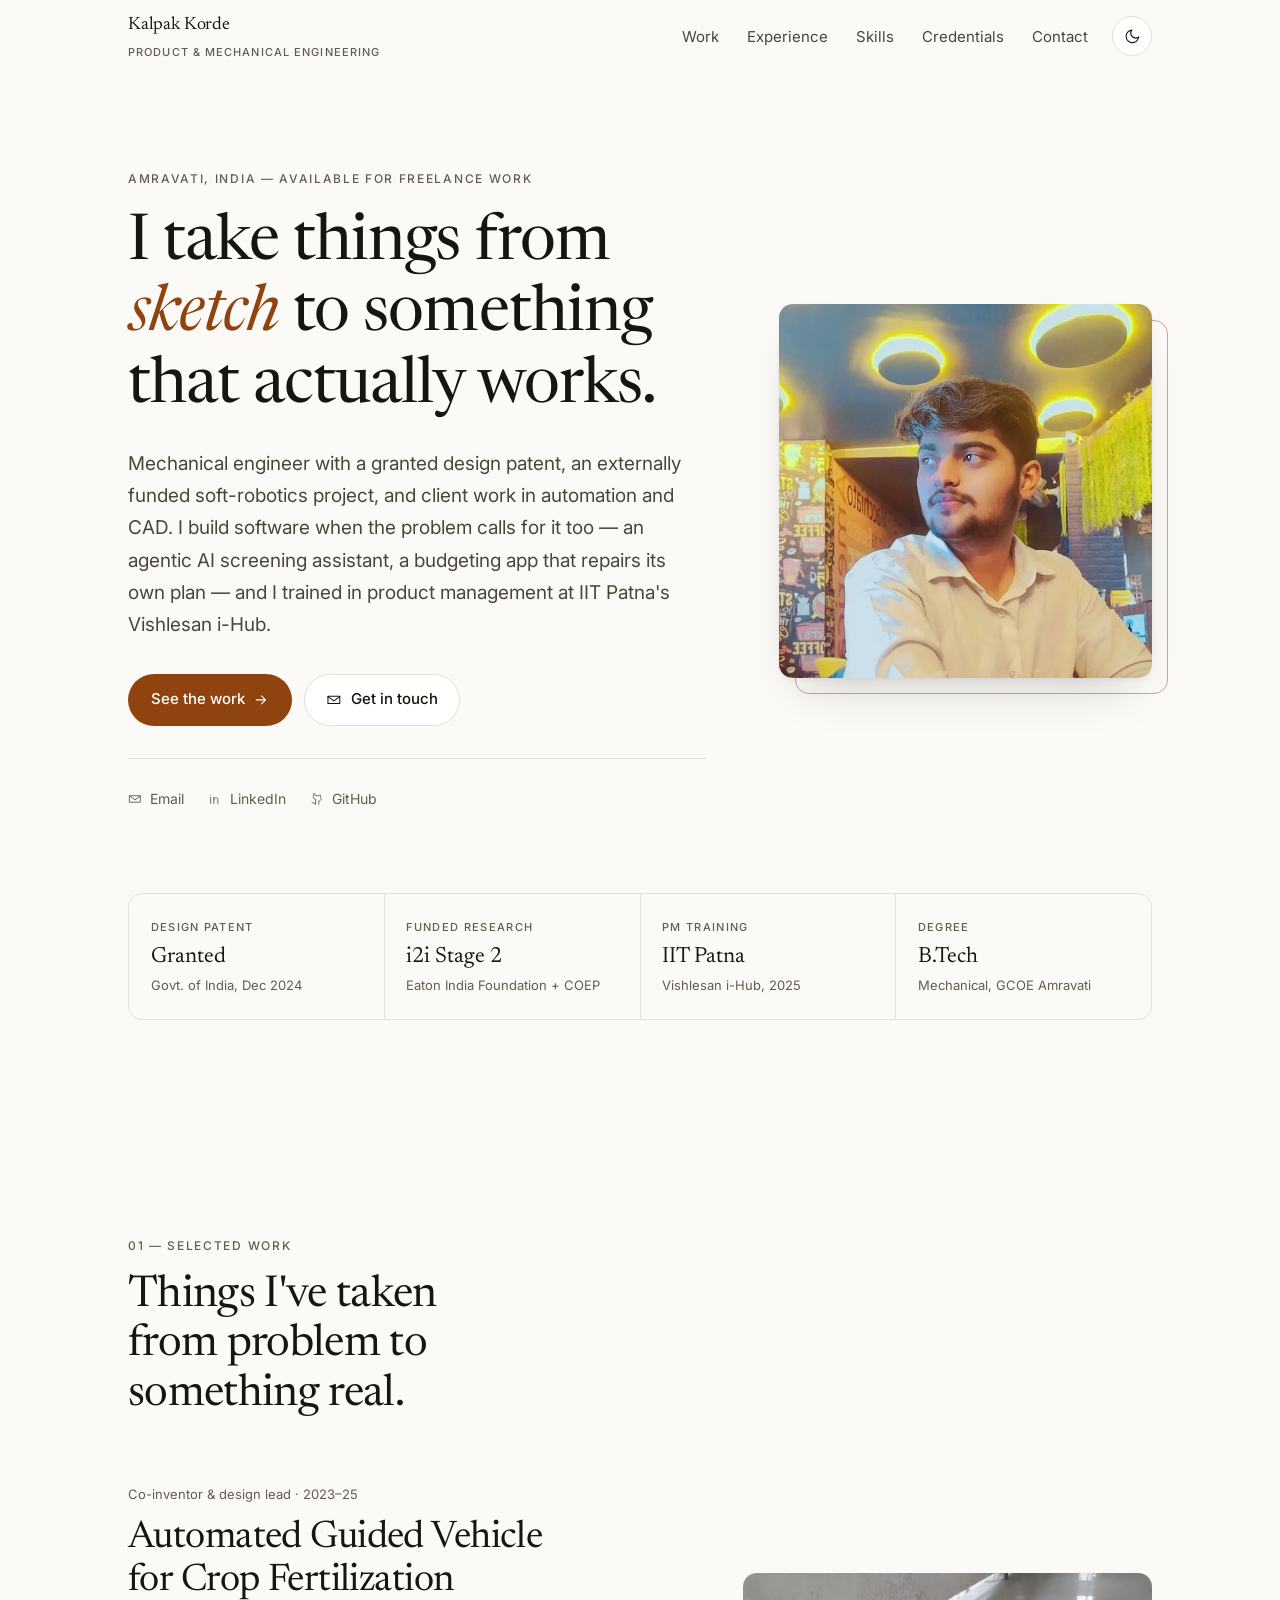
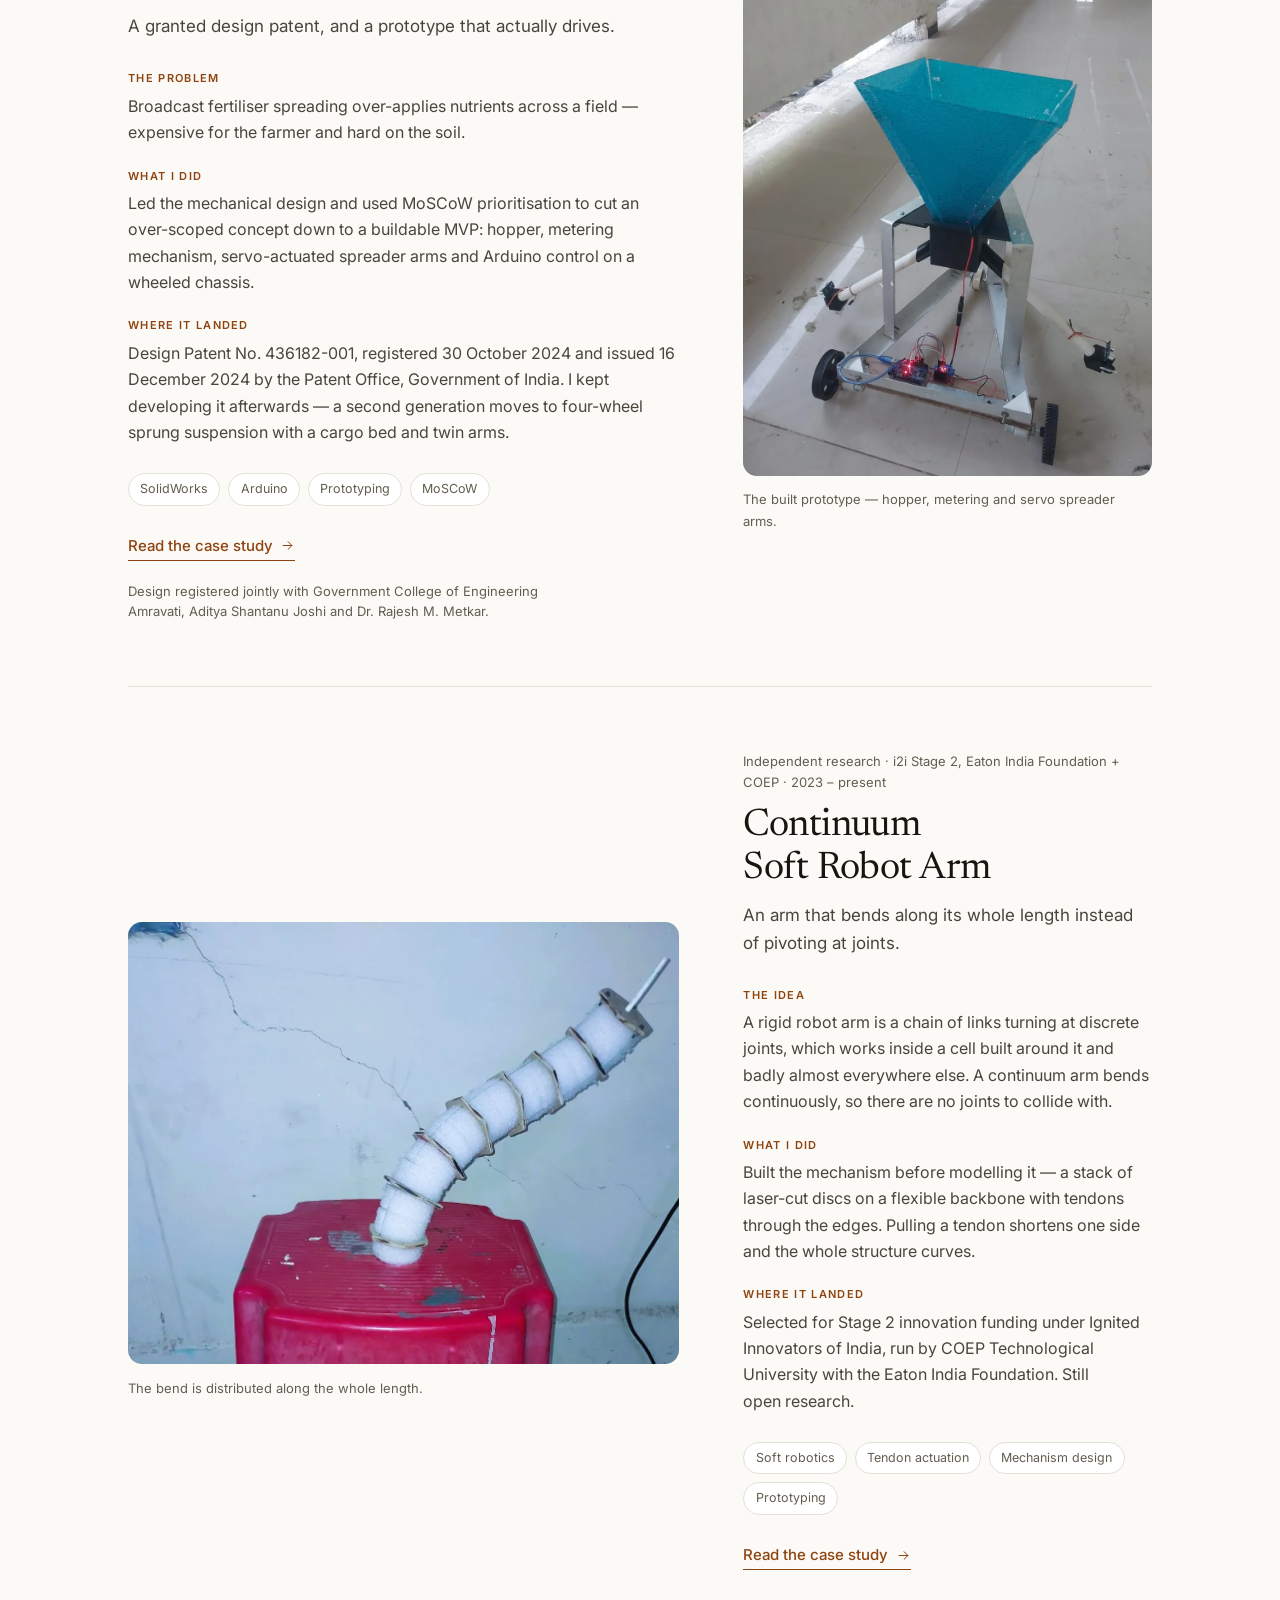
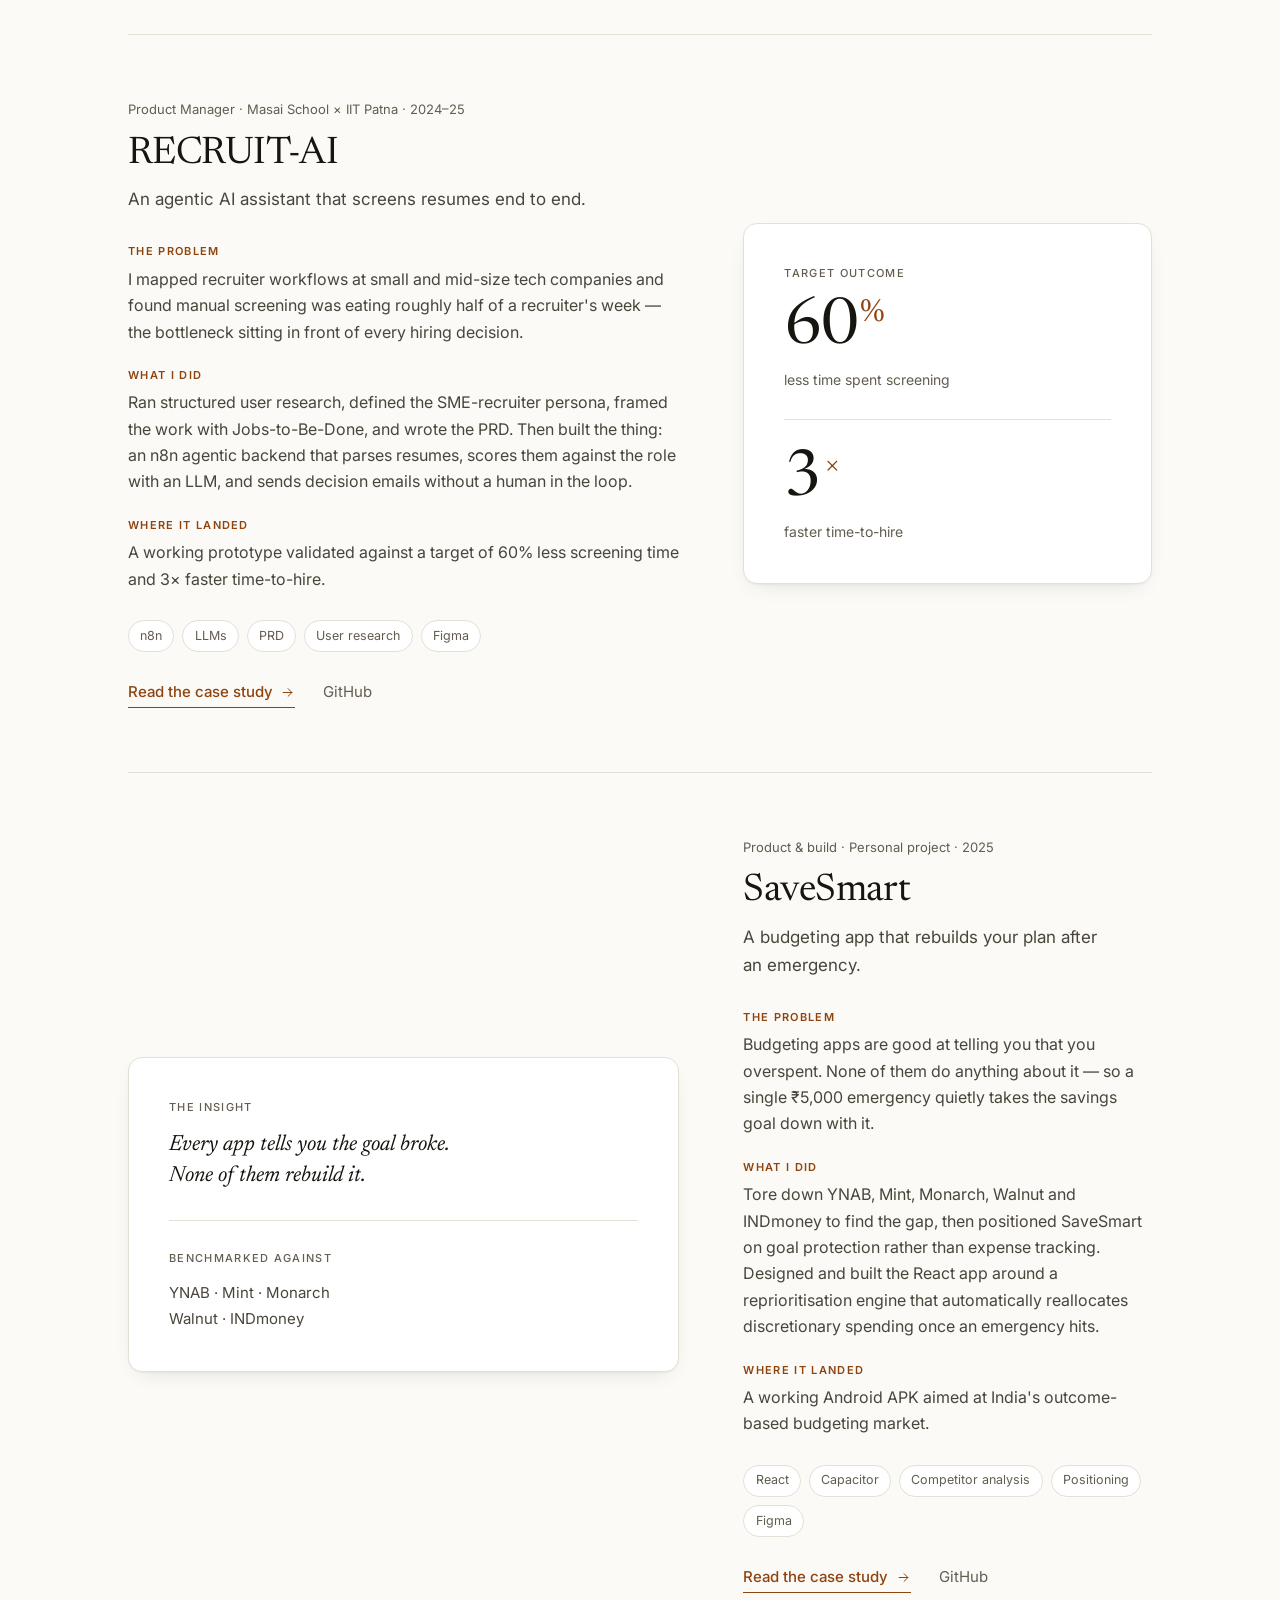
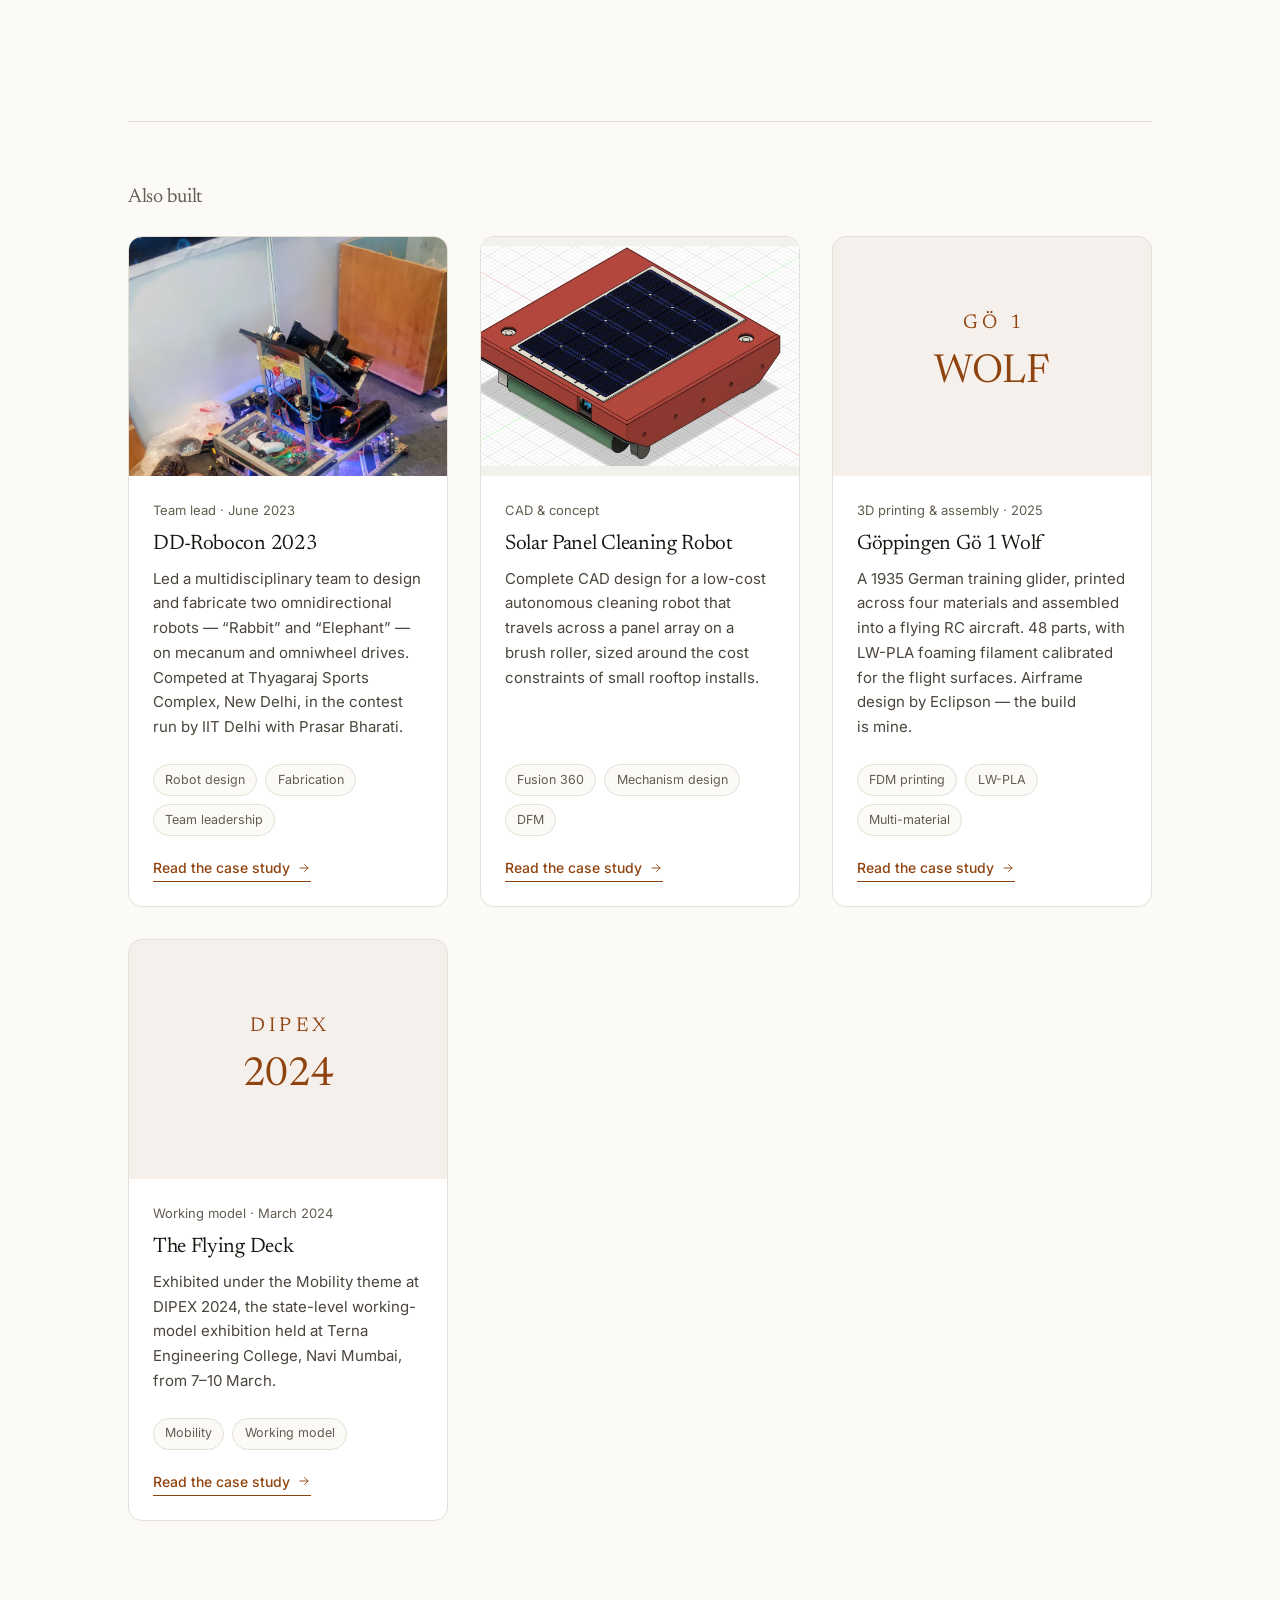
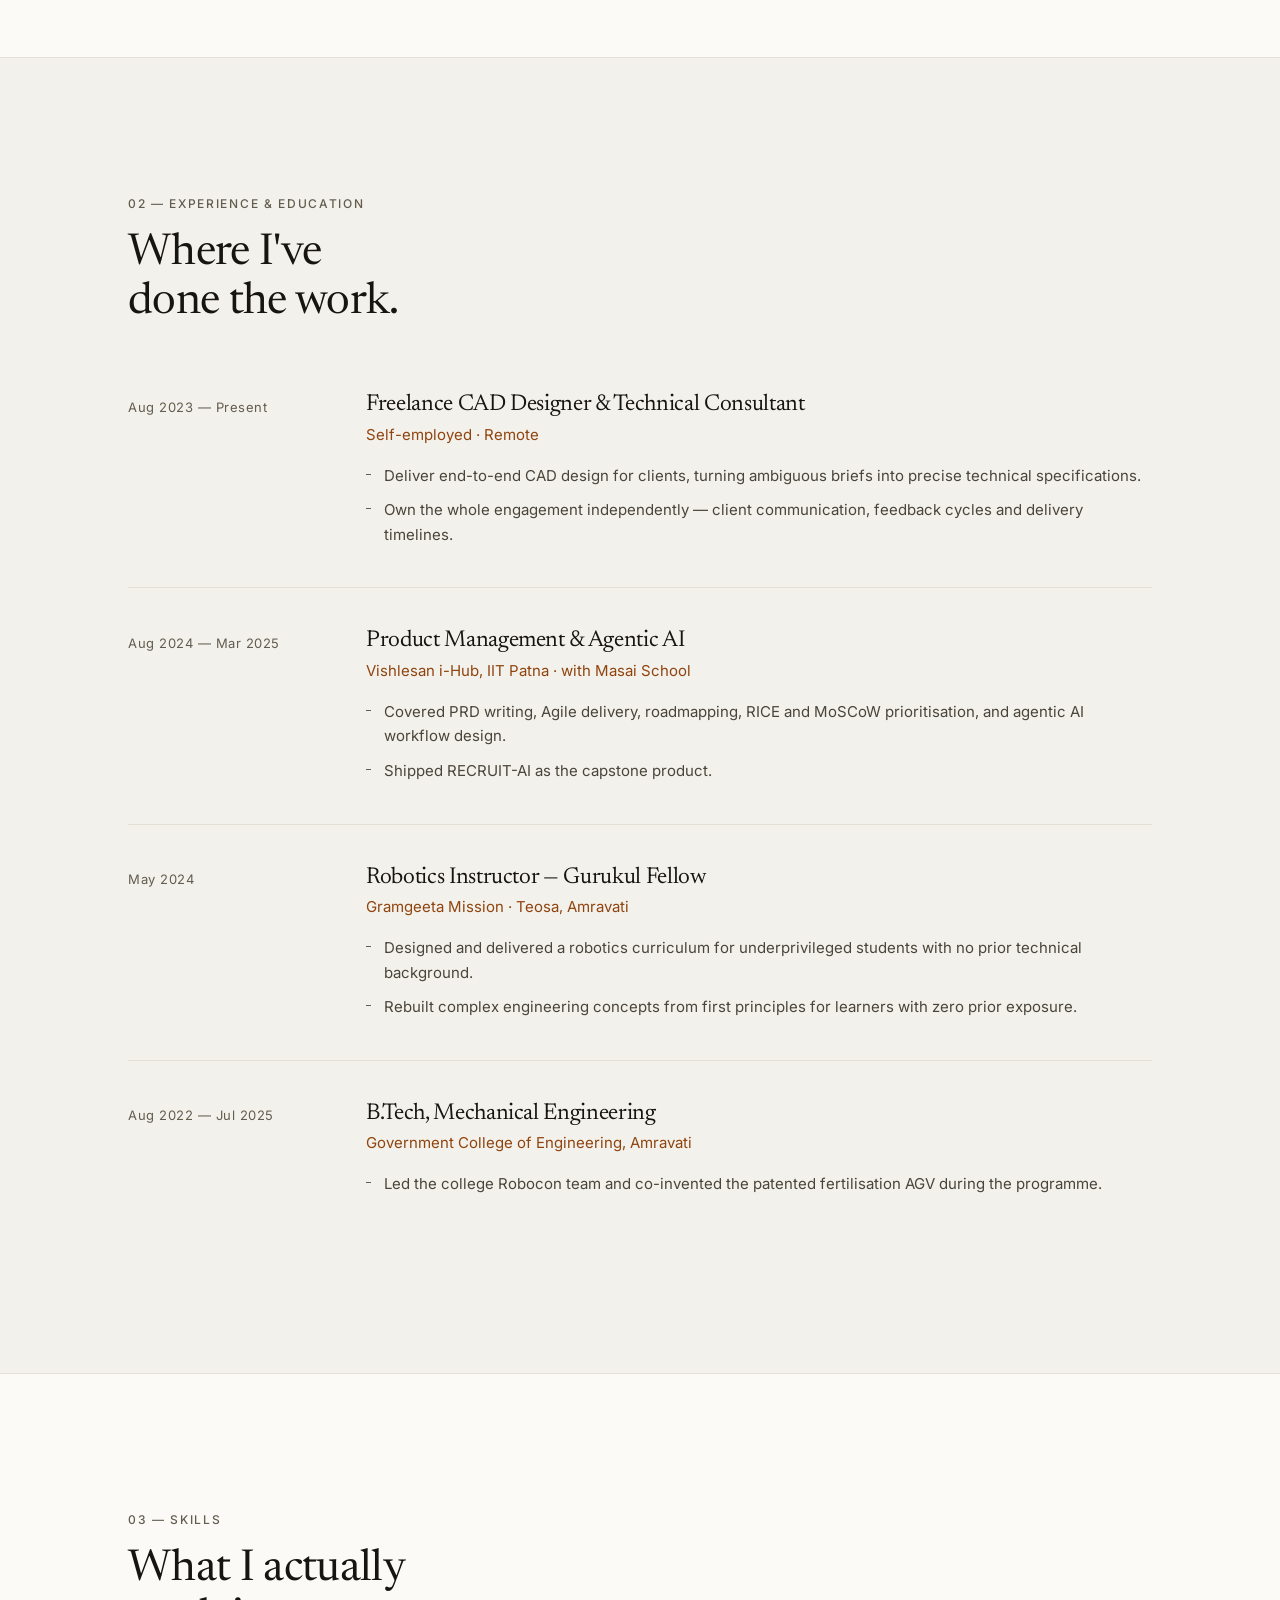
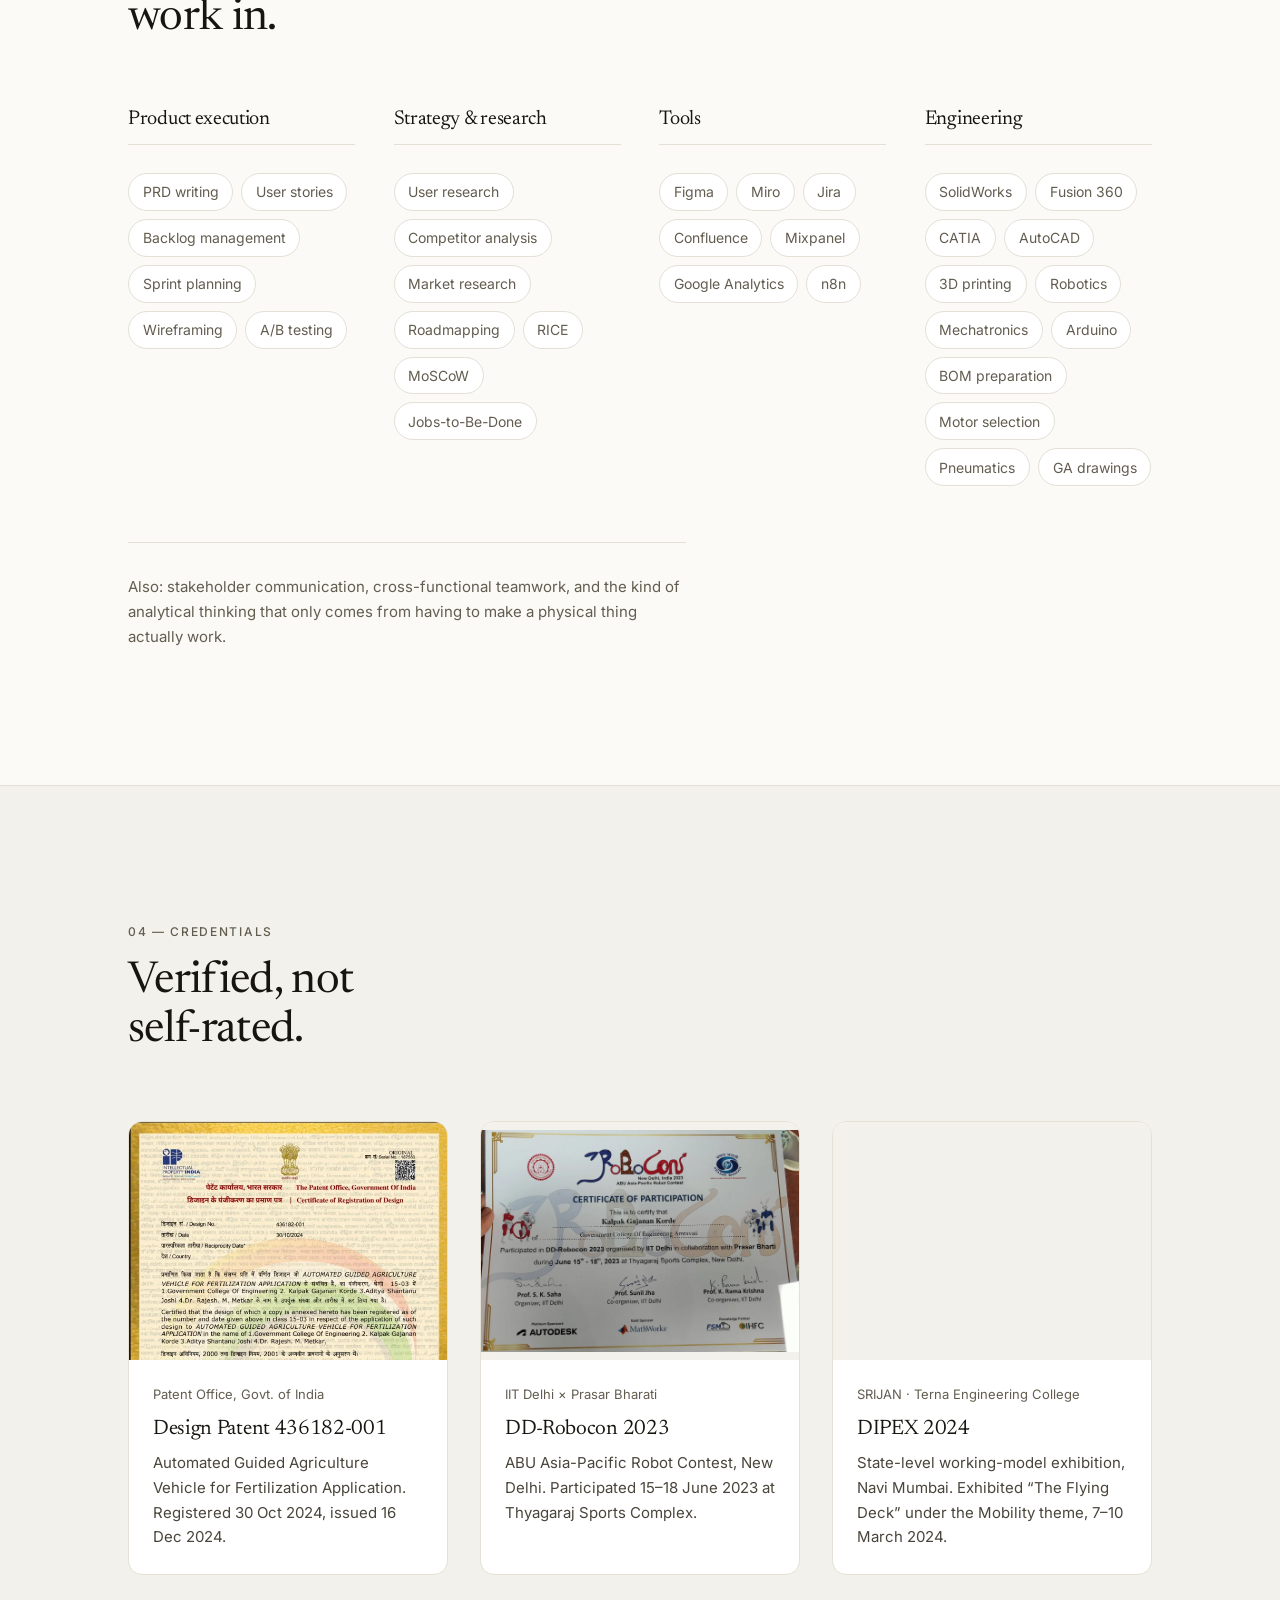
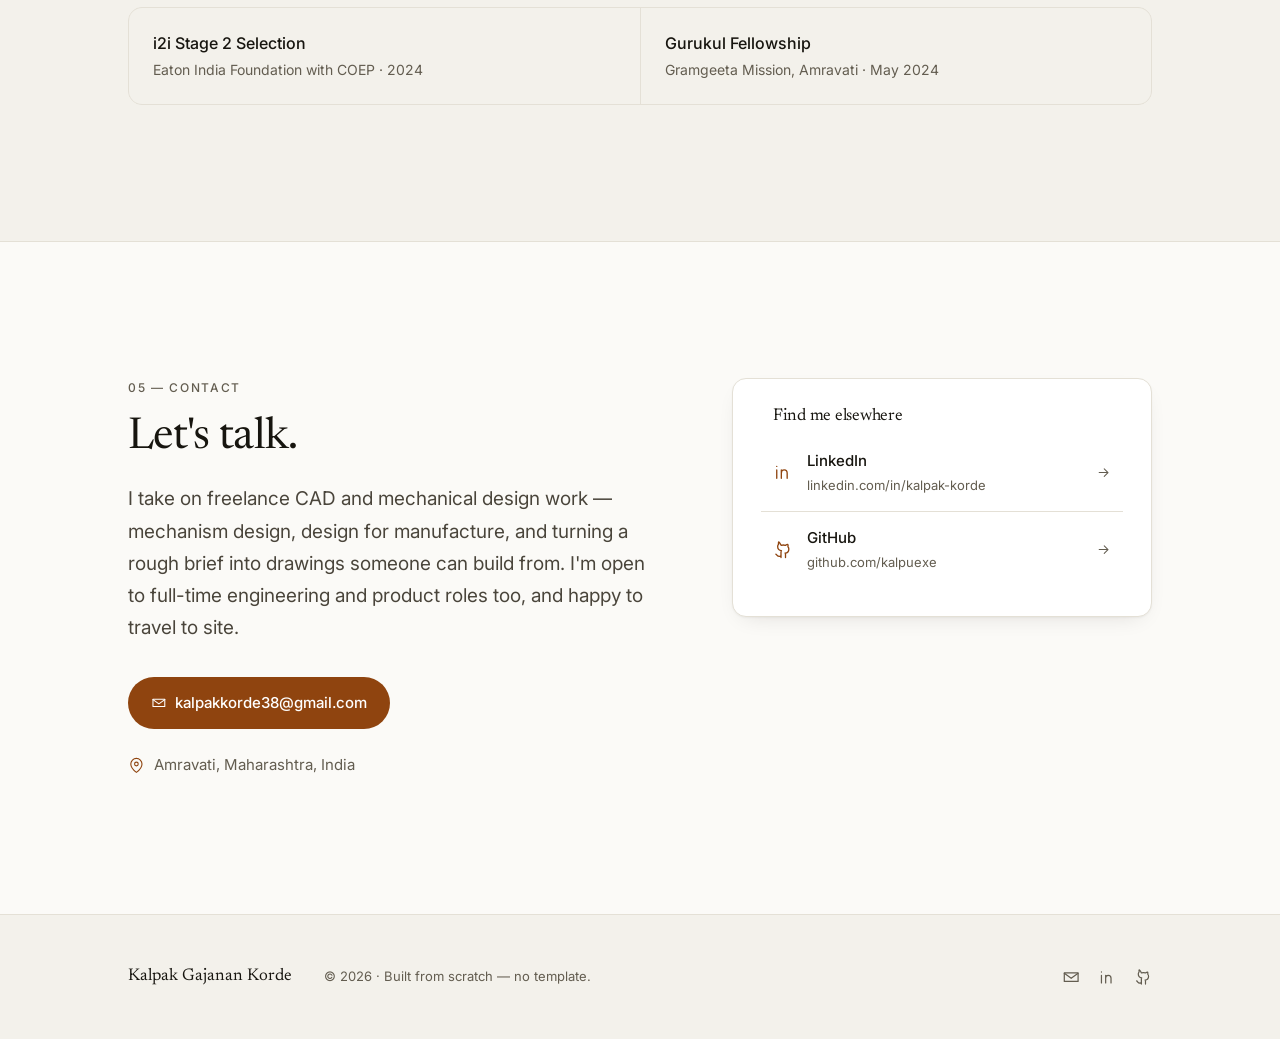
==== commit 77dfe745: "Add Göppingen Gö 1 Wolf RC glider build A 3D-printed RC model of the 1935 German training glider: 48" ====
--- a/portfolio/index.html
+++ b/portfolio/index.html
@@ -577,6 +577,30 @@
 
                     <article class="mini reveal" style="--d:3">
                         <figure class="mini-figure mini-figure-plain">
+                            <span class="mini-mark" aria-hidden="true">GÖ 1<b>WOLF</b></span>
+                        </figure>
+                        <div class="mini-body">
+                            <p class="case-meta">3D printing &amp; assembly · 2025</p>
+                            <h4>Göppingen Gö 1 Wolf</h4>
+                            <p>A 1935 German training glider, printed across four materials and assembled into a
+                                flying RC aircraft. 48 parts, with LW-PLA foaming filament calibrated for the flight
+                                surfaces. Airframe design by Eclipson — the build is mine.</p>
+                            <ul class="tags">
+                                <li>FDM printing</li>
+                                <li>LW-PLA</li>
+                                <li>Multi-material</li>
+                            </ul>
+                            <a class="mini-link" href="work/go1-wolf-glider.html">
+                                Read the case study
+                                <svg class="icon" aria-hidden="true">
+                                    <use href="#i-arrow" />
+                                </svg>
+                            </a>
+                        </div>
+                    </article>
+
+                    <article class="mini reveal" style="--d:4">
+                        <figure class="mini-figure mini-figure-plain">
                             <span class="mini-mark" aria-hidden="true">DIPEX<b>2024</b></span>
                         </figure>
                         <div class="mini-body">
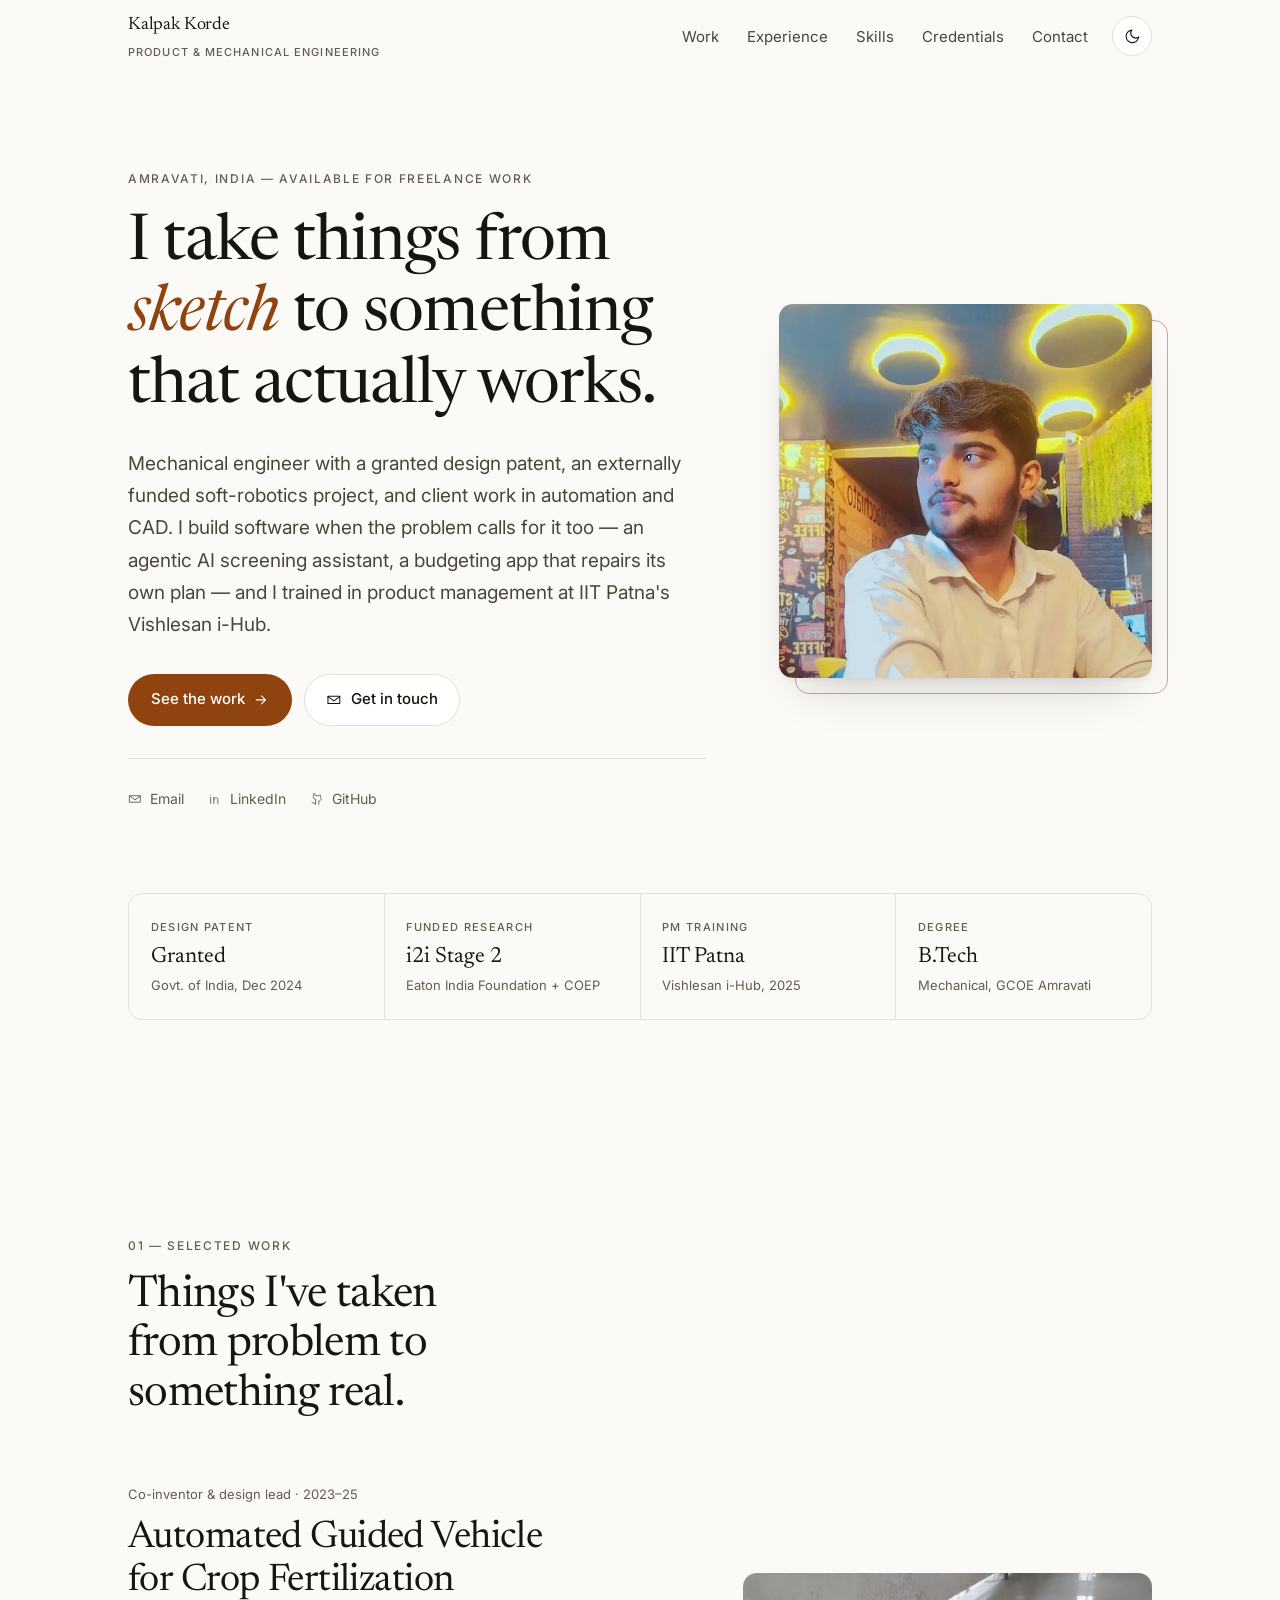
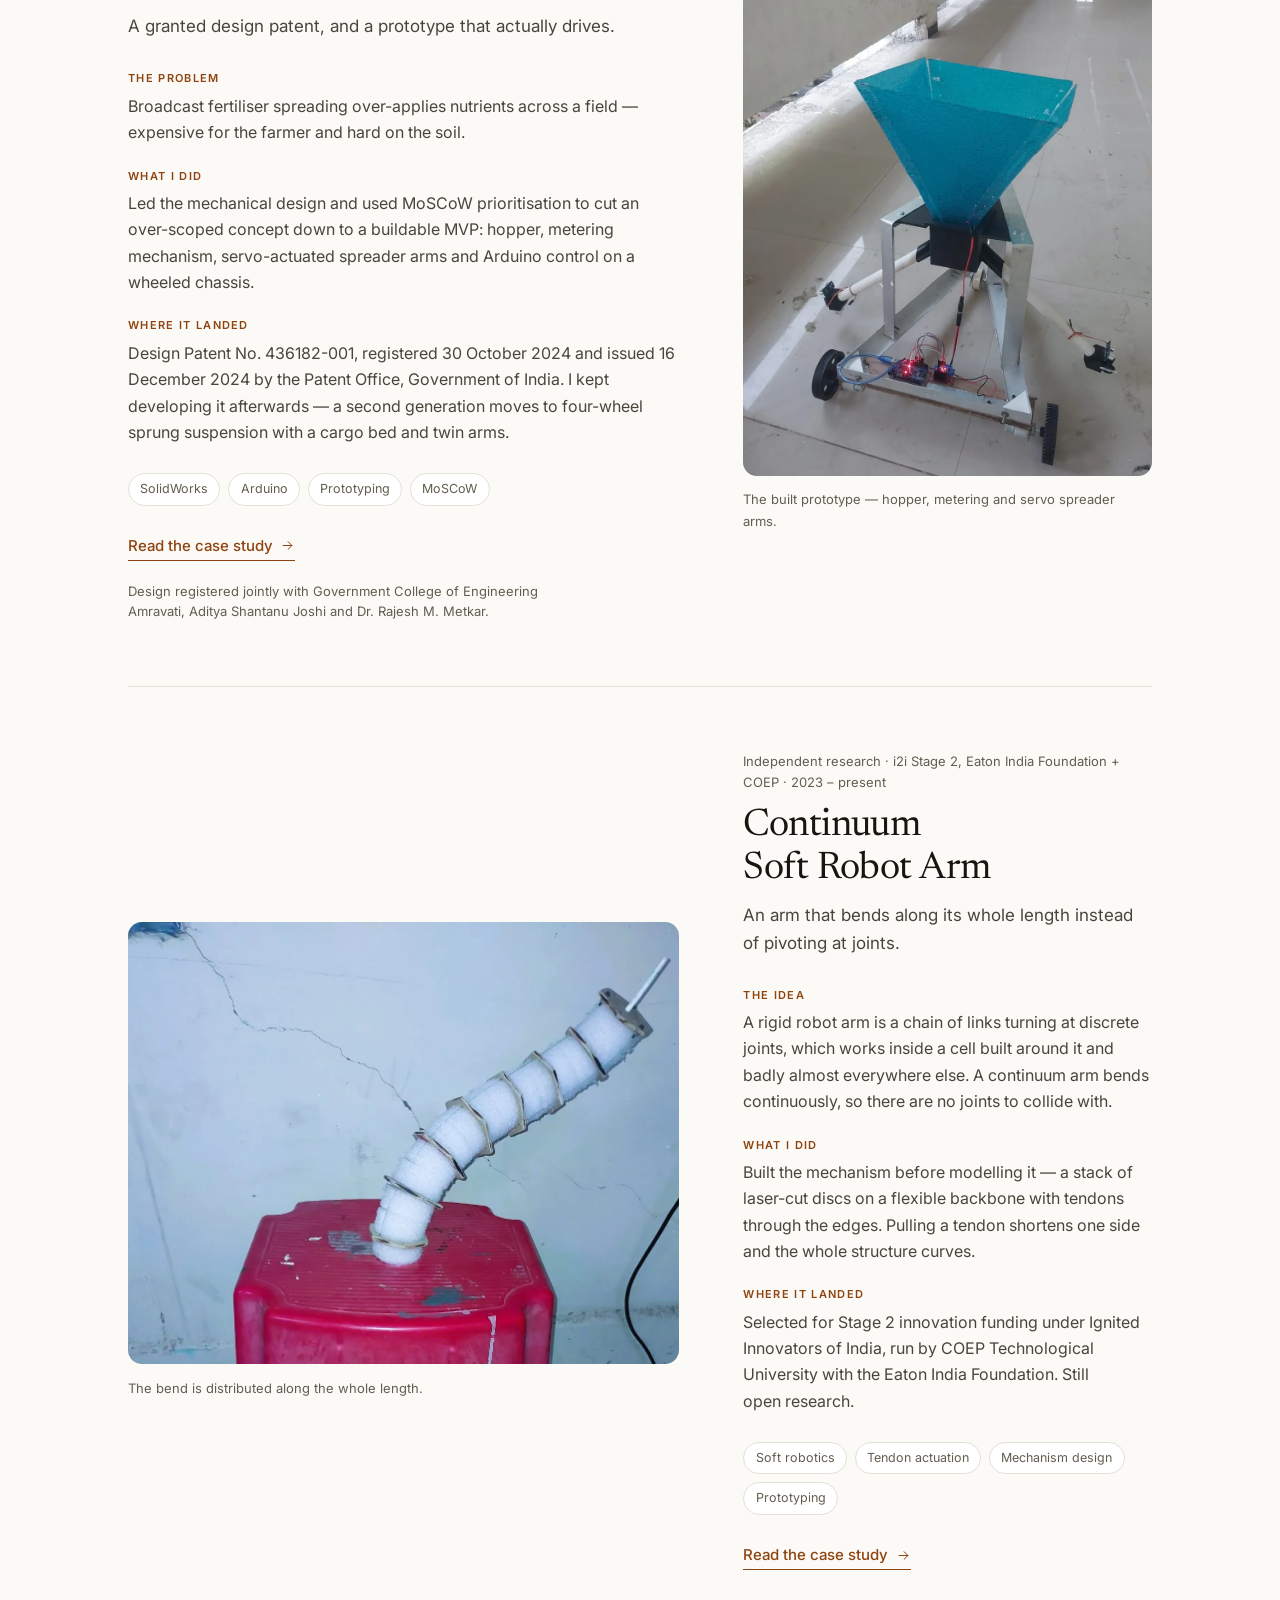
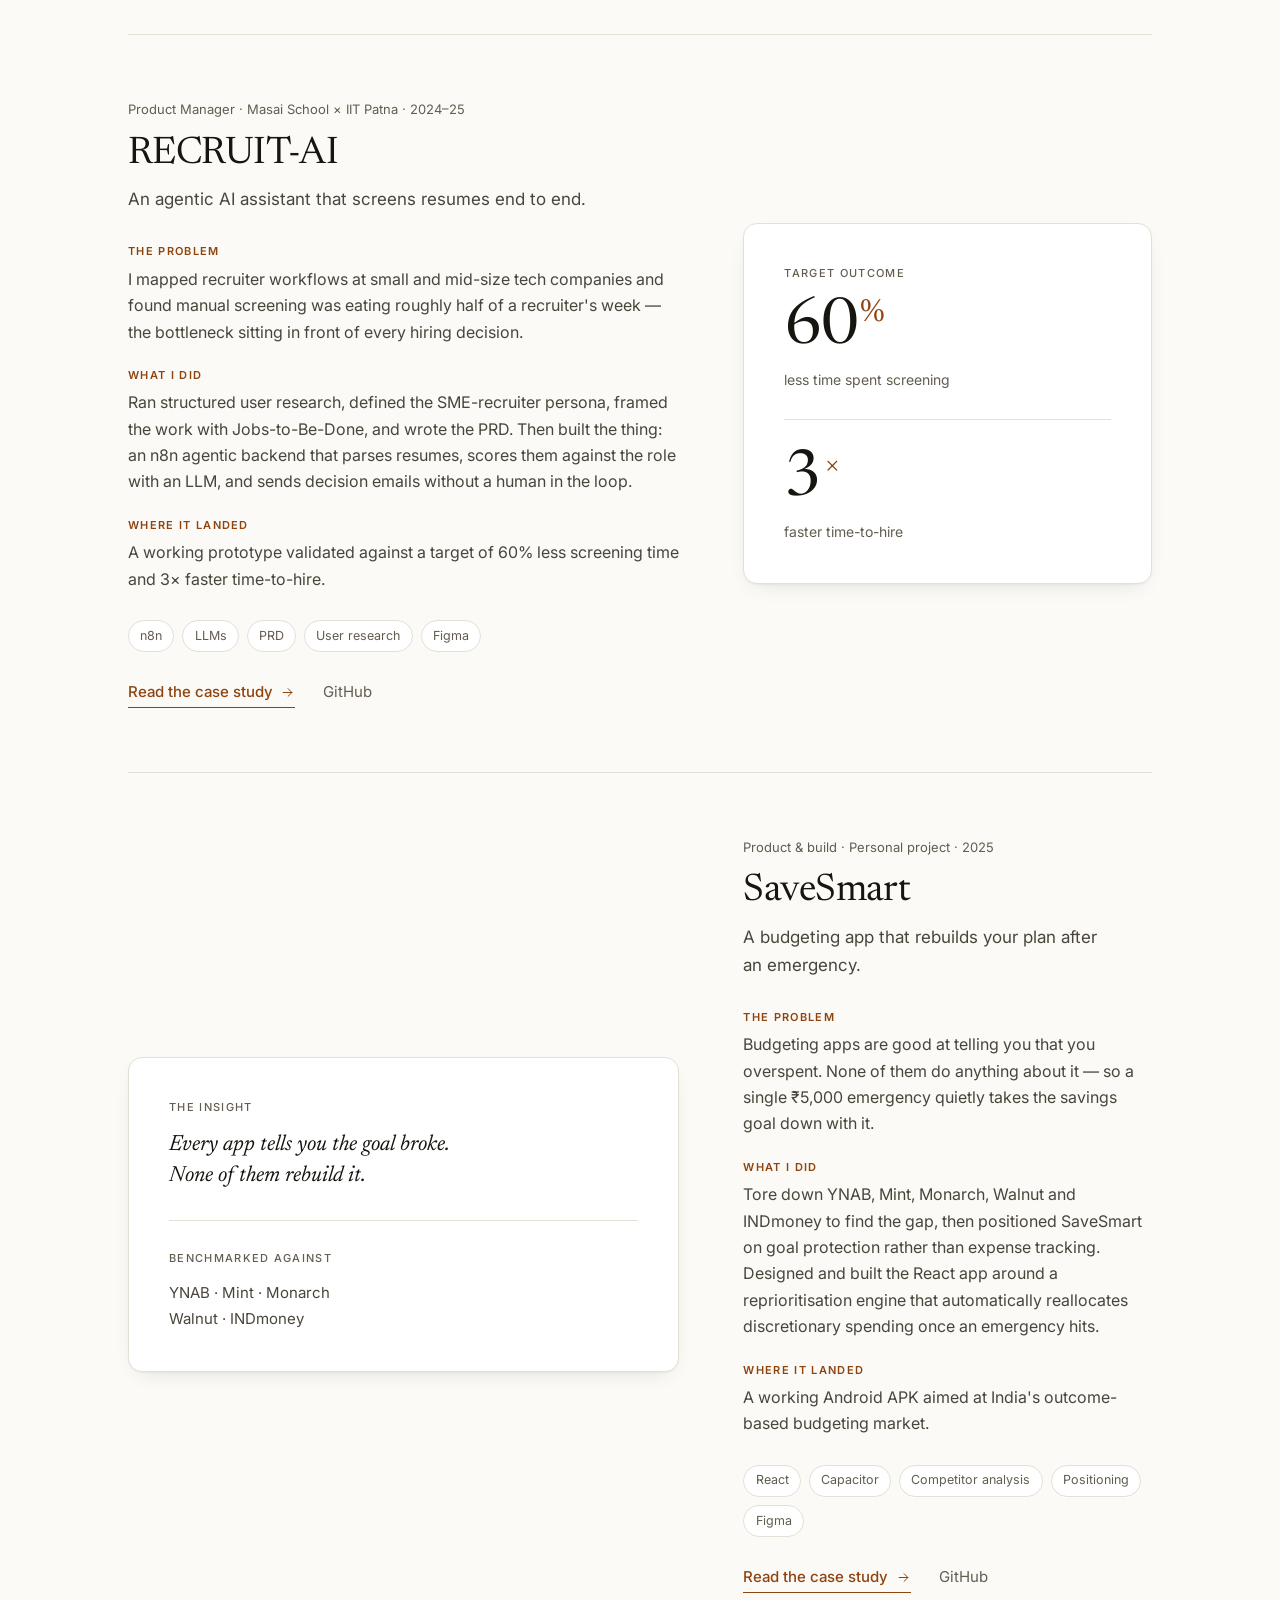
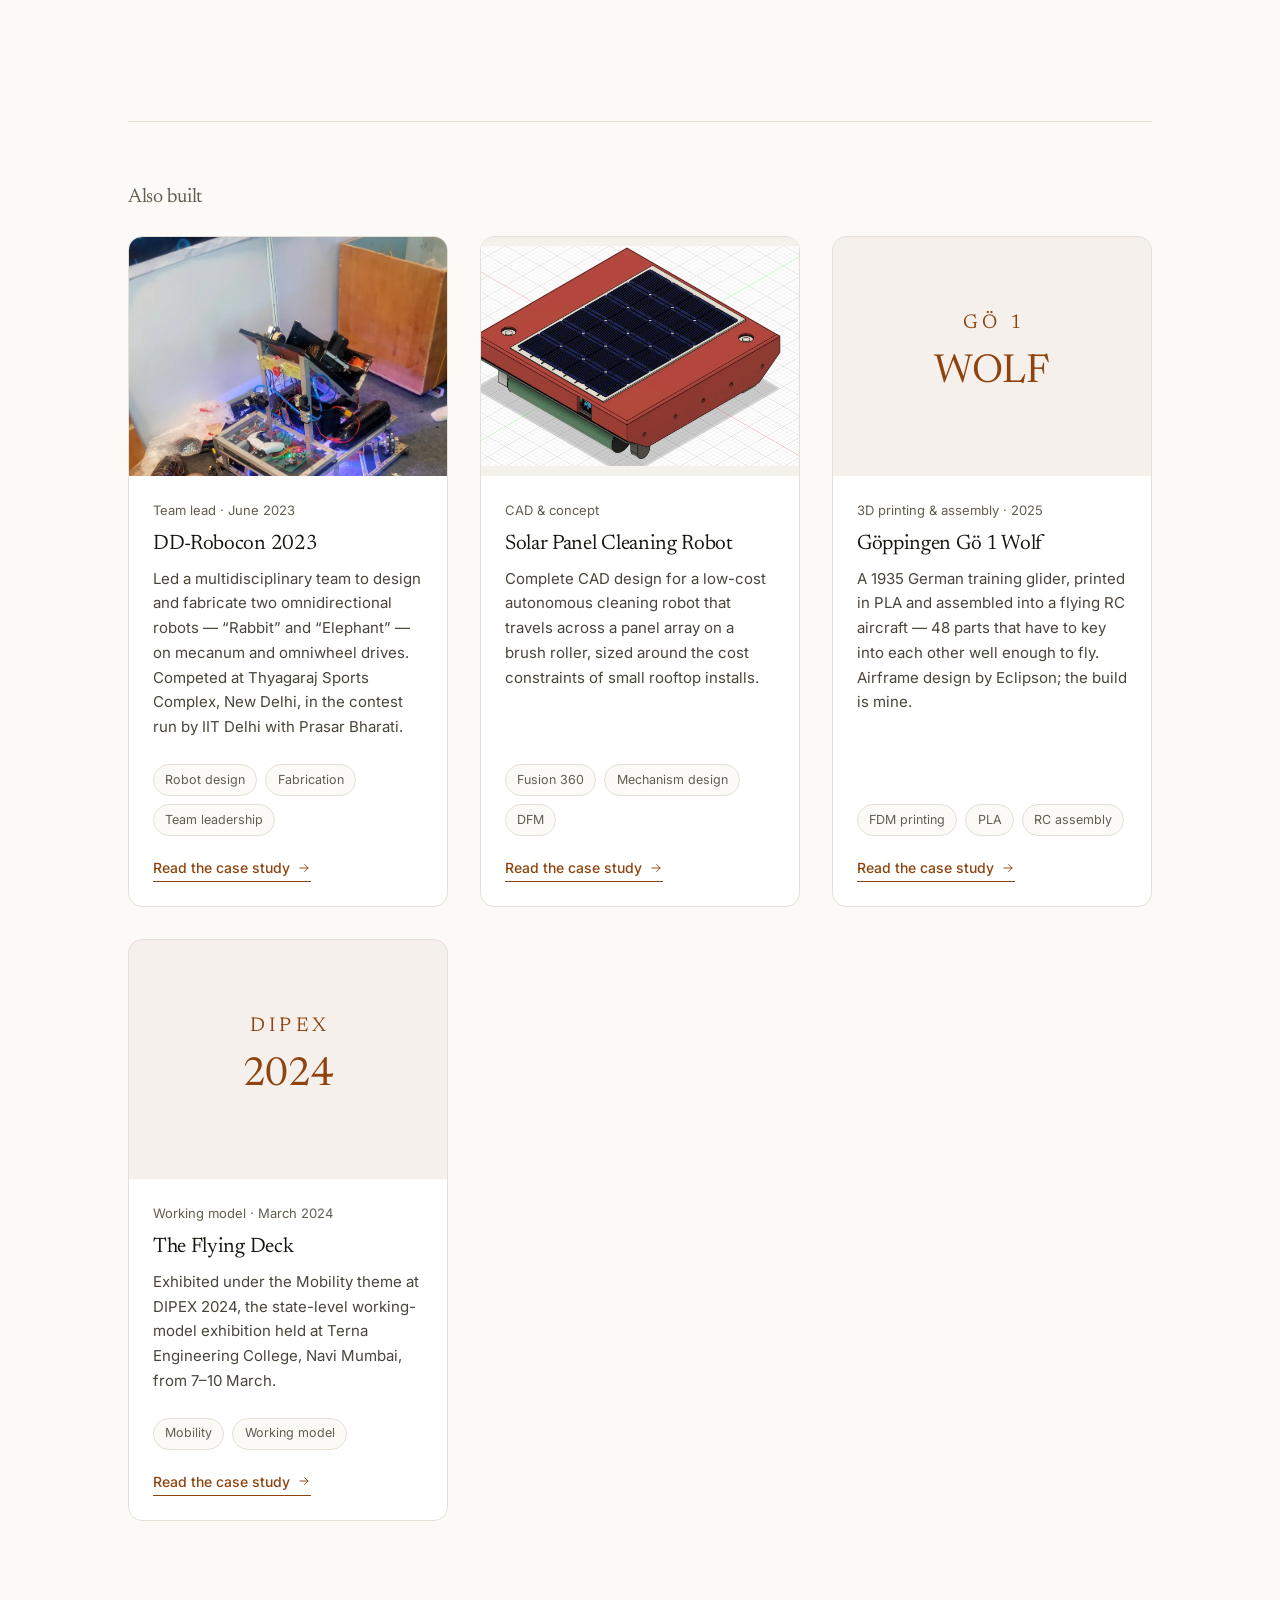
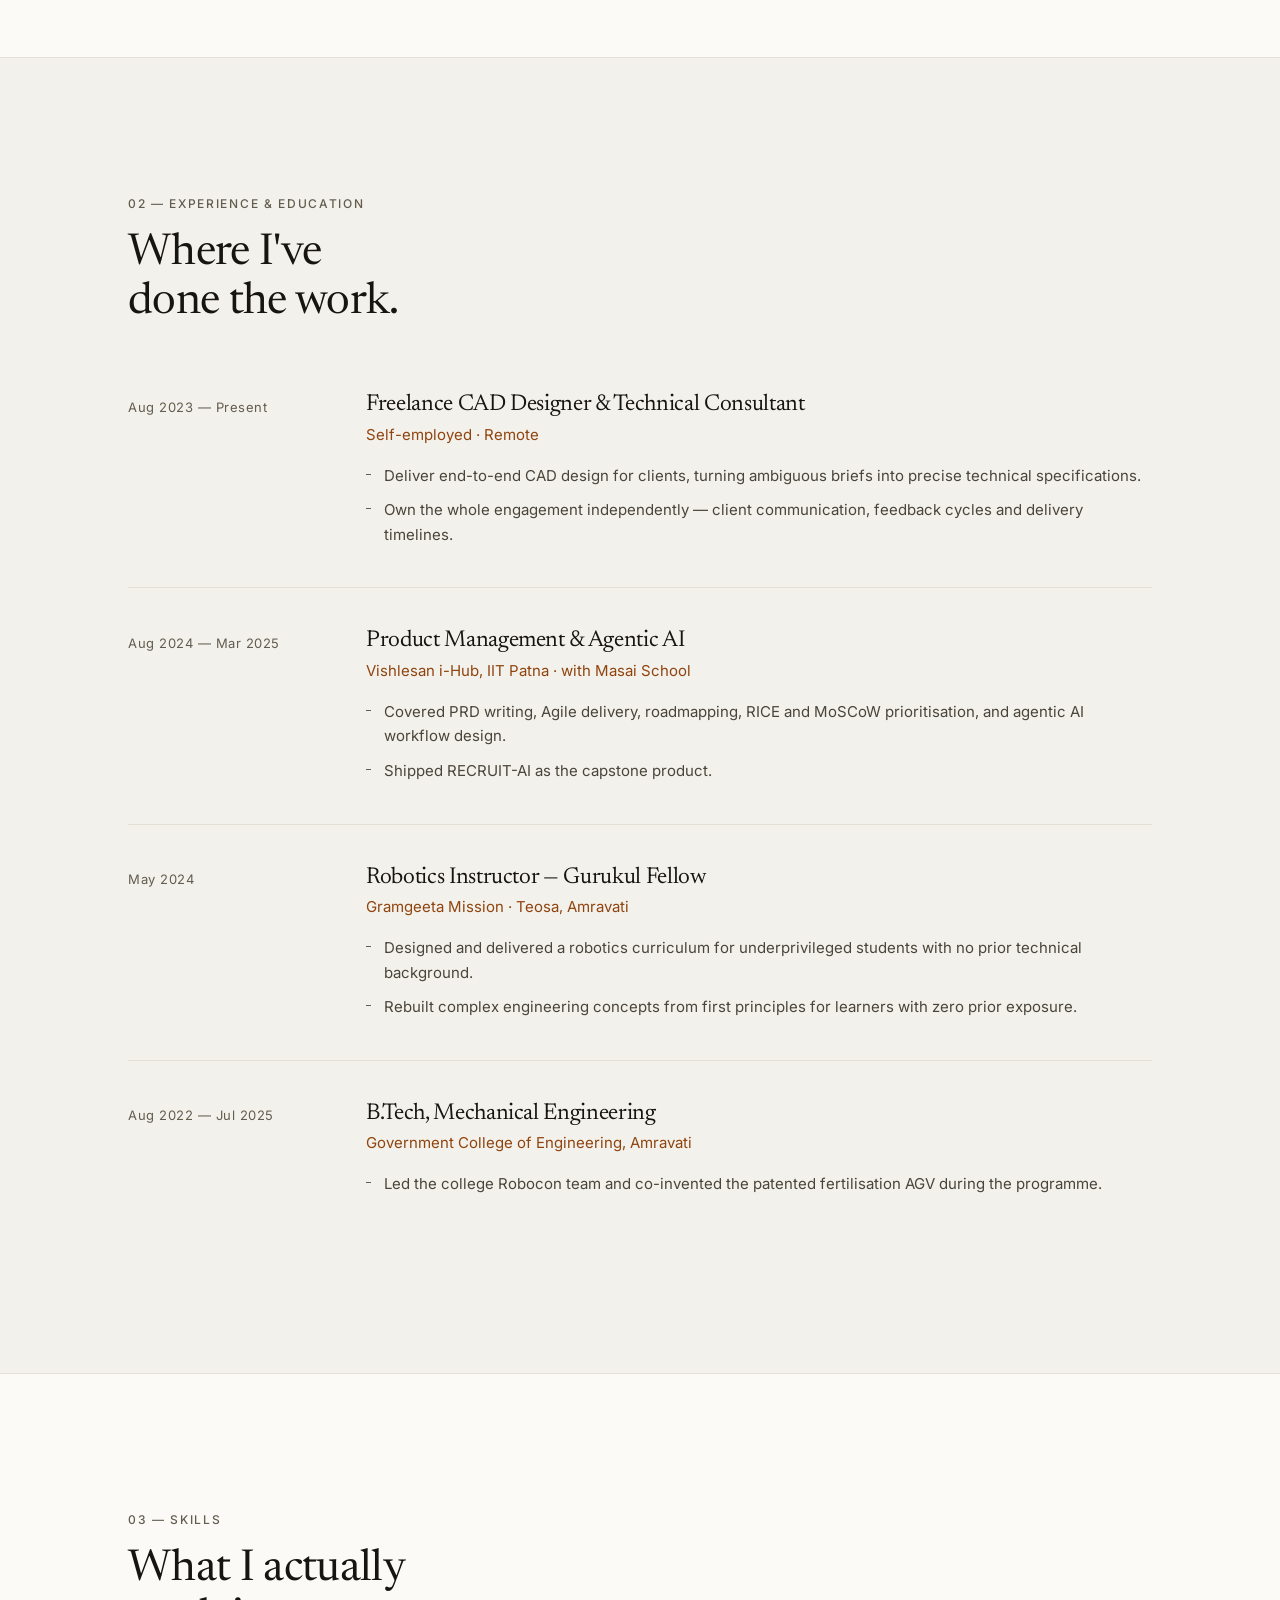
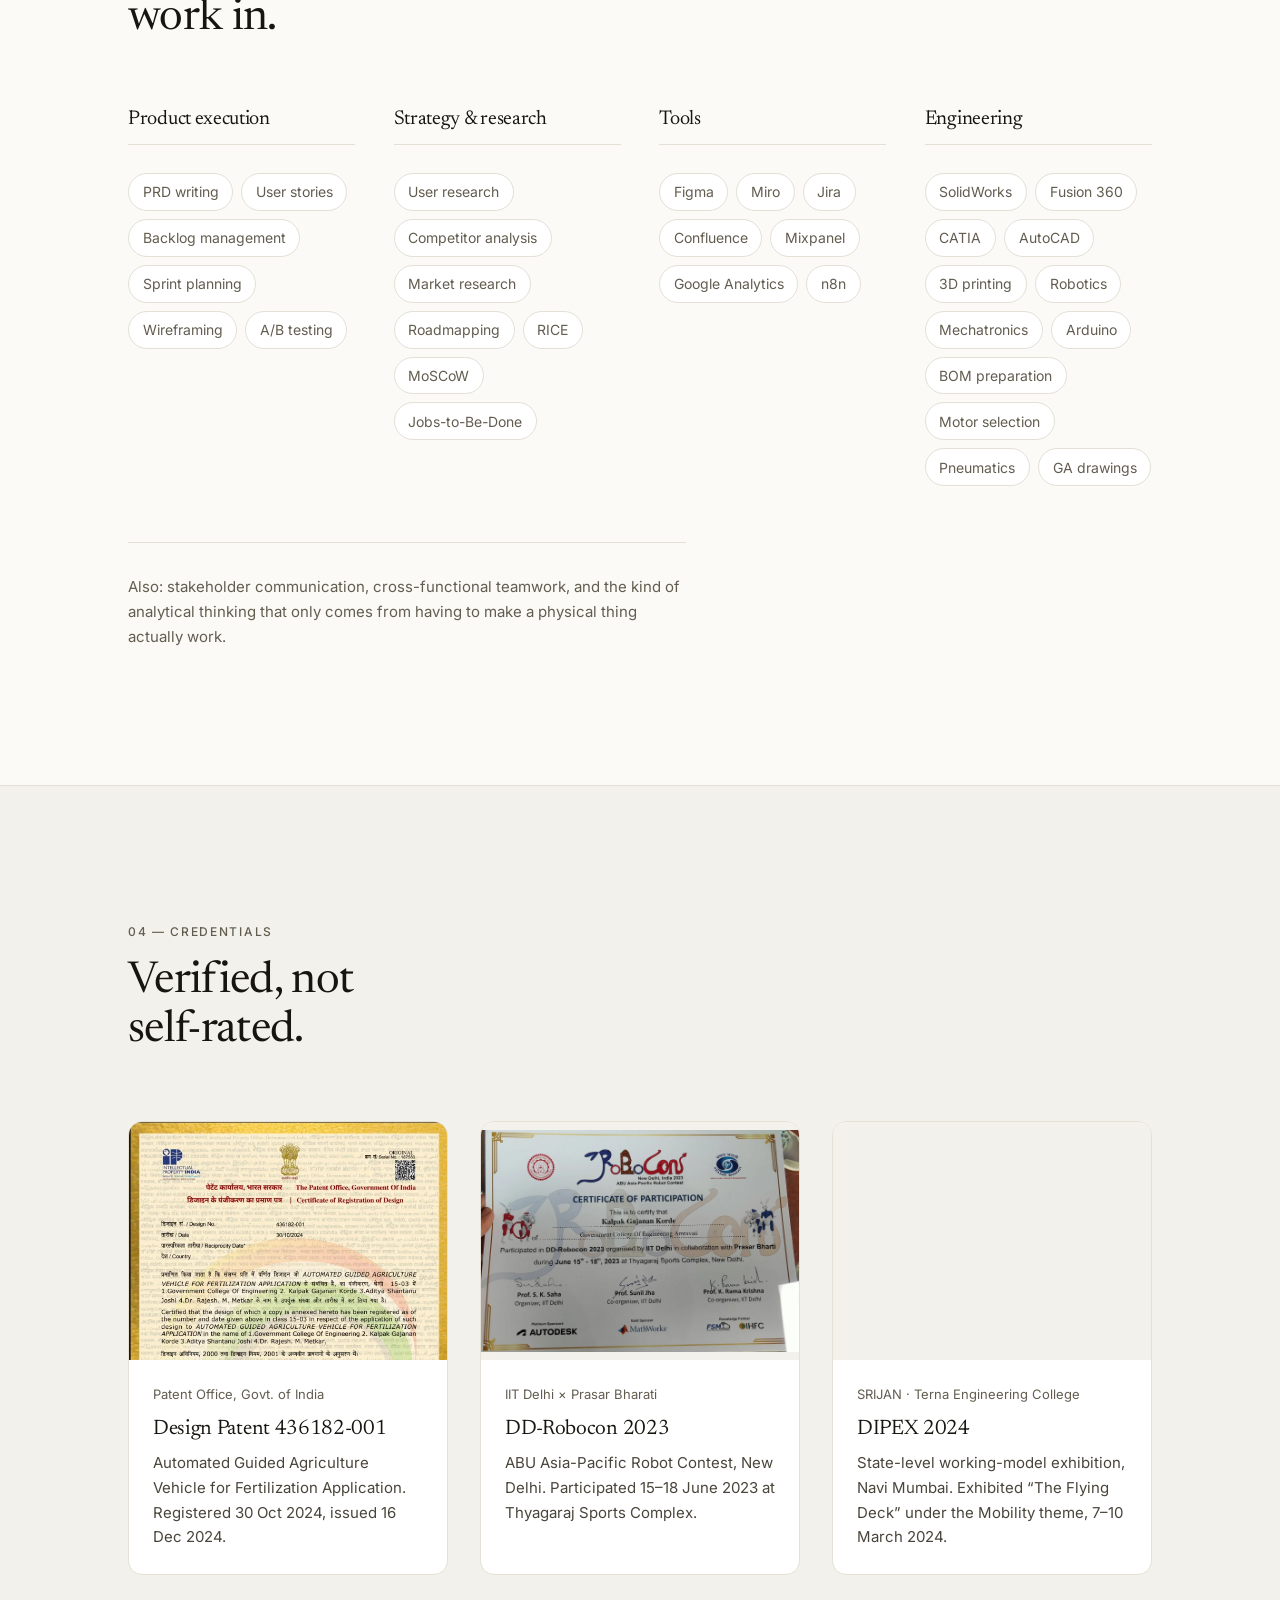
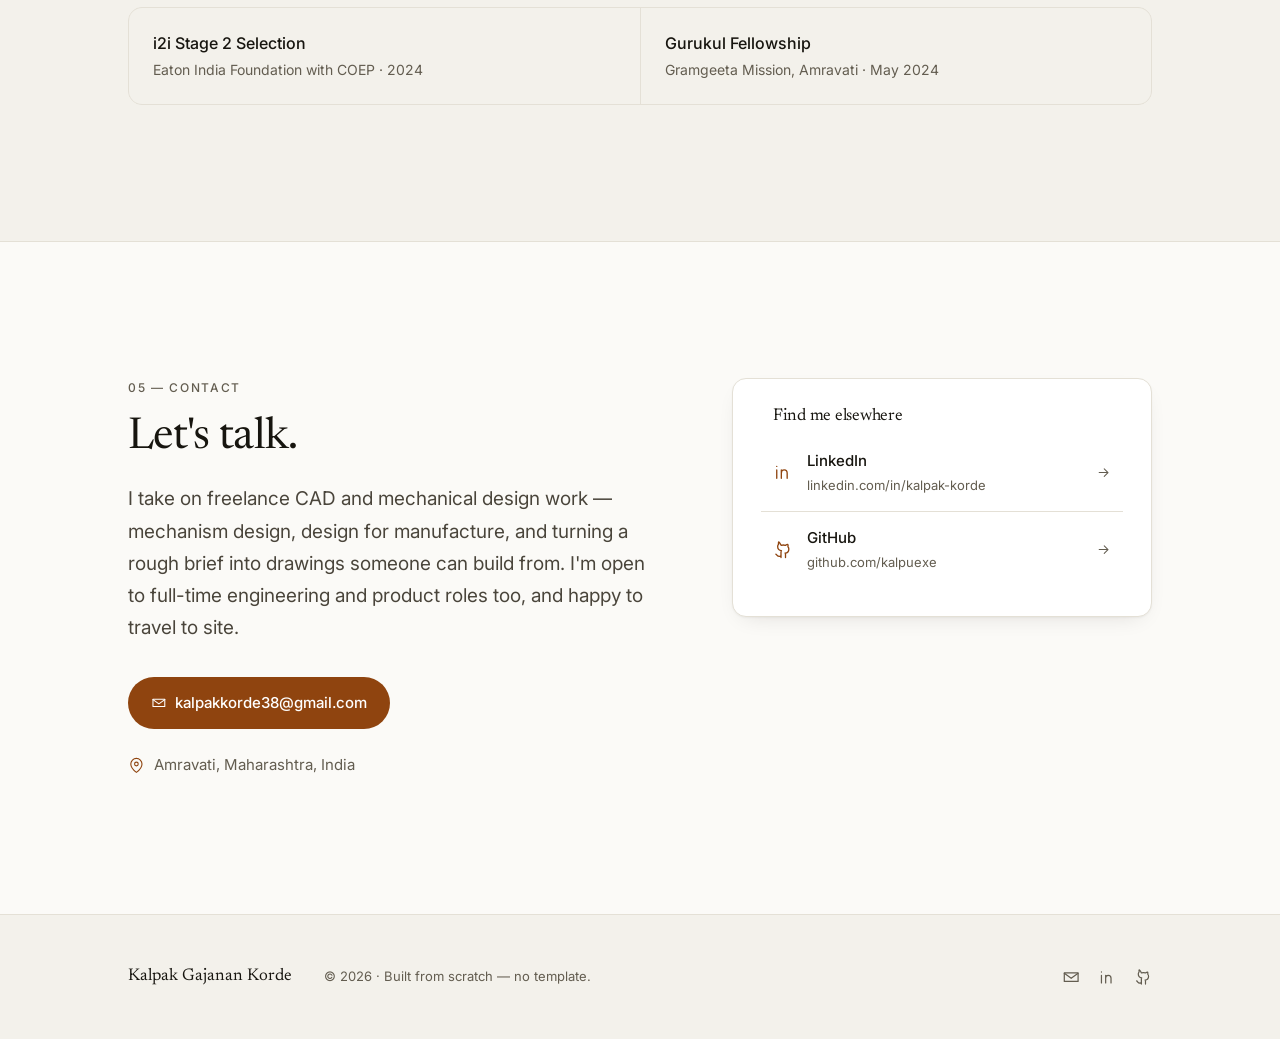
==== commit 8f1e0869: "Correct Gö 1 Wolf: printed in PLA, not four materials I inferred the material mix from the G-code fo" ====
--- a/portfolio/index.html
+++ b/portfolio/index.html
@@ -582,13 +582,13 @@
                         <div class="mini-body">
                             <p class="case-meta">3D printing &amp; assembly · 2025</p>
                             <h4>Göppingen Gö 1 Wolf</h4>
-                            <p>A 1935 German training glider, printed across four materials and assembled into a
-                                flying RC aircraft. 48 parts, with LW-PLA foaming filament calibrated for the flight
-                                surfaces. Airframe design by Eclipson — the build is mine.</p>
+                            <p>A 1935 German training glider, printed in PLA and assembled into a flying RC
+                                aircraft — 48 parts that have to key into each other well enough to fly. Airframe
+                                design by Eclipson; the build is mine.</p>
                             <ul class="tags">
                                 <li>FDM printing</li>
-                                <li>LW-PLA</li>
-                                <li>Multi-material</li>
+                                <li>PLA</li>
+                                <li>RC assembly</li>
                             </ul>
                             <a class="mini-link" href="work/go1-wolf-glider.html">
                                 Read the case study
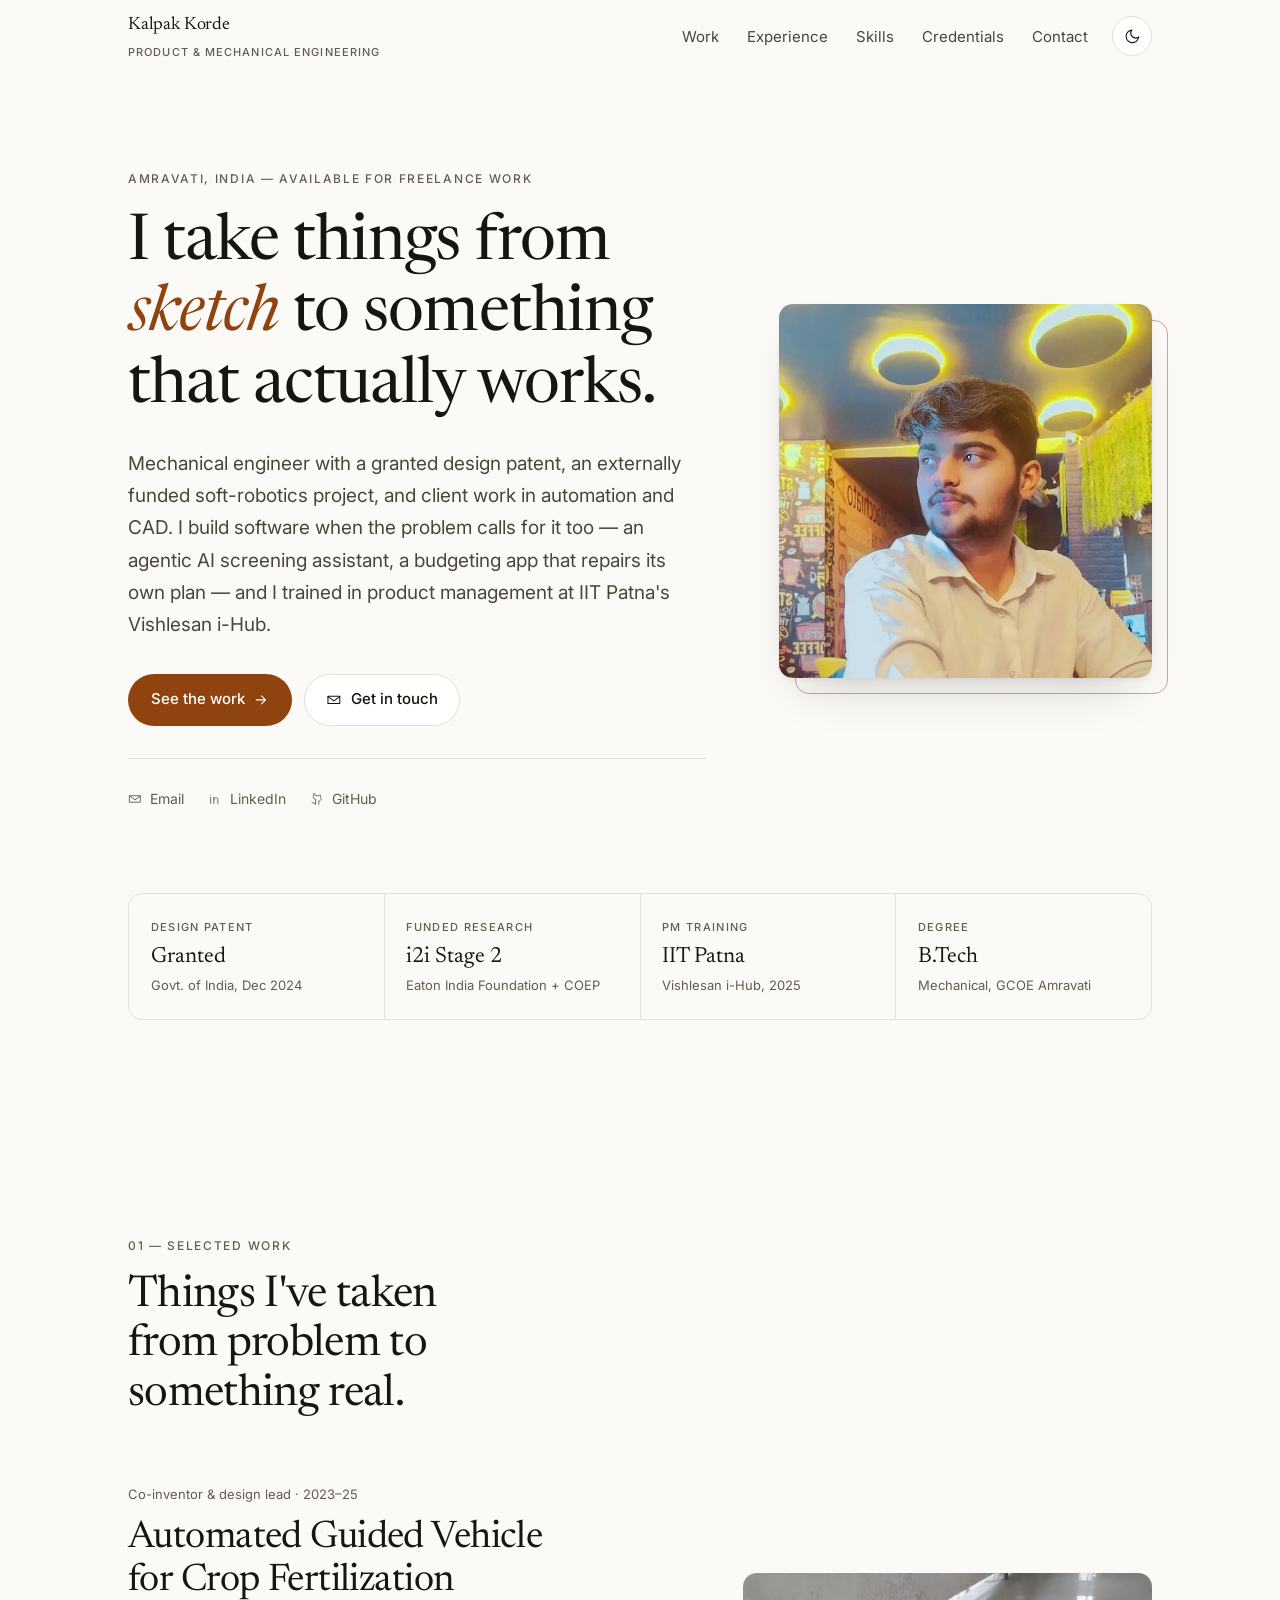
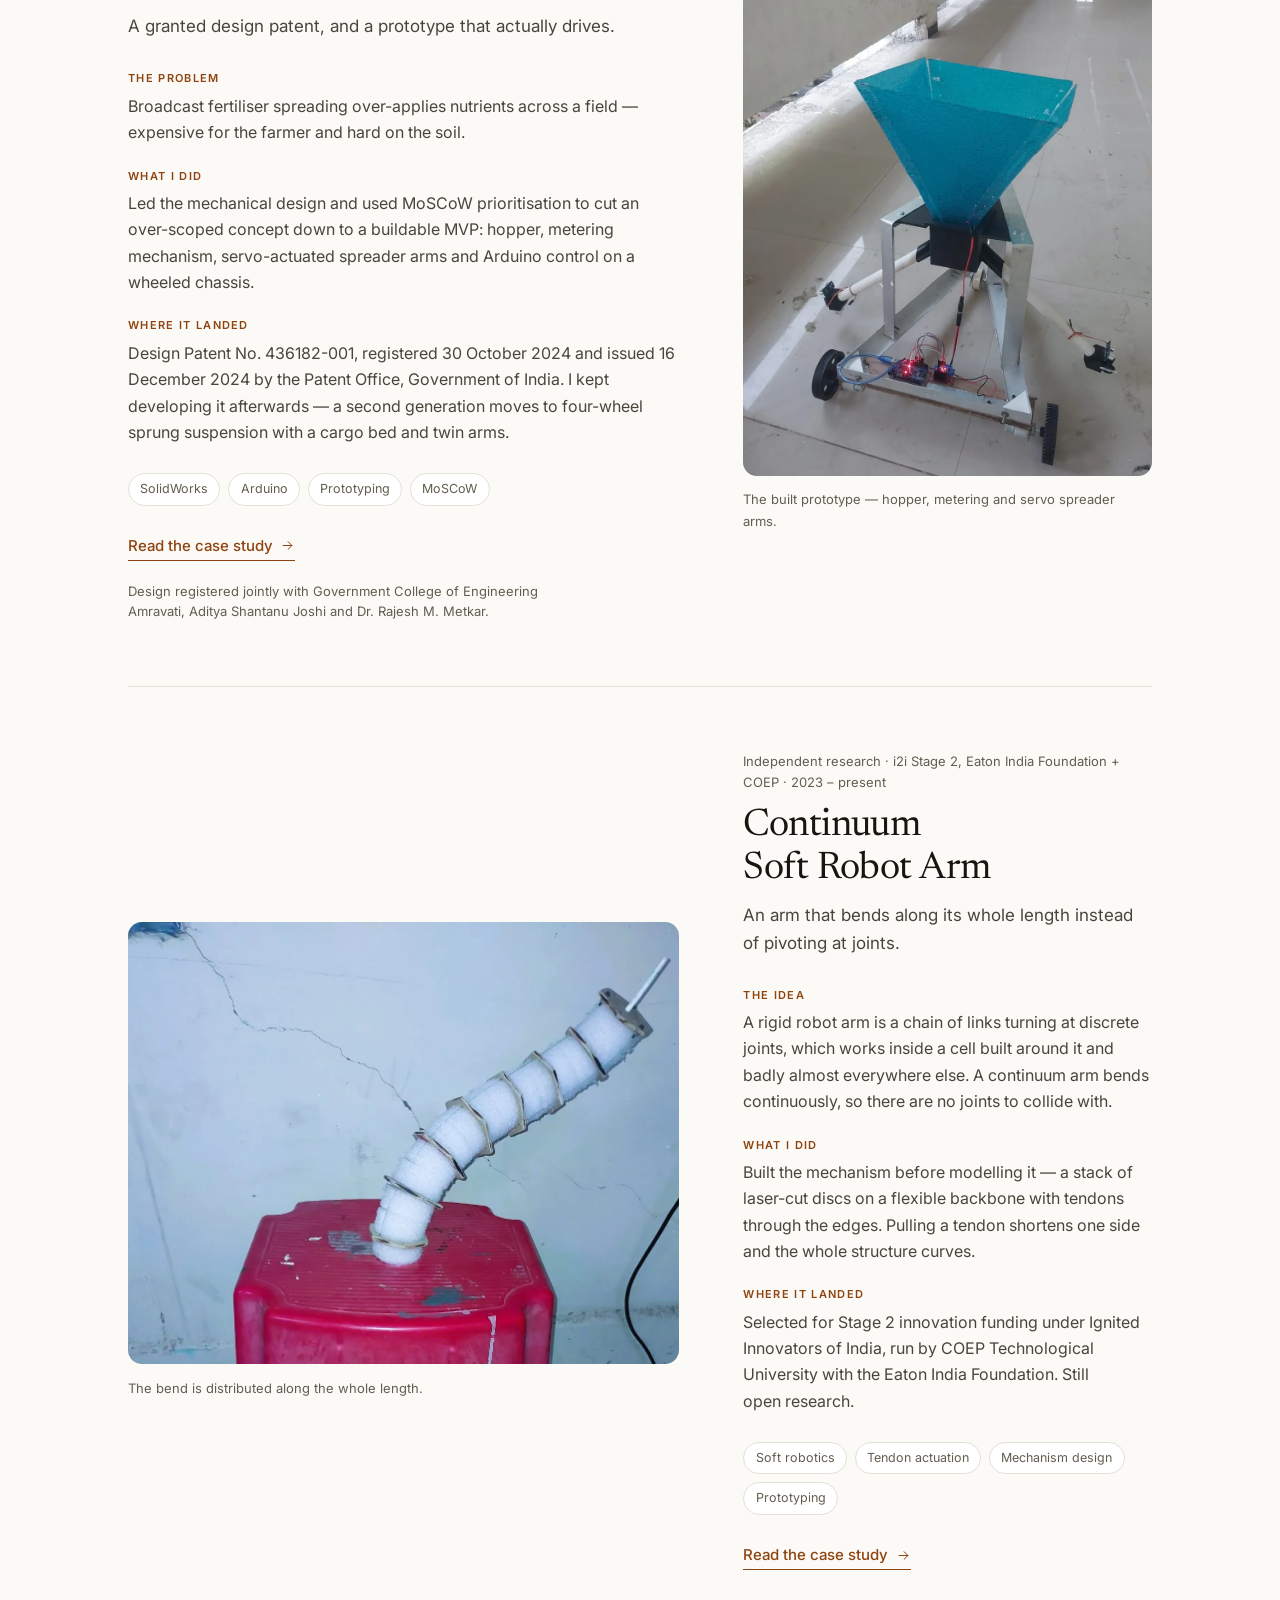
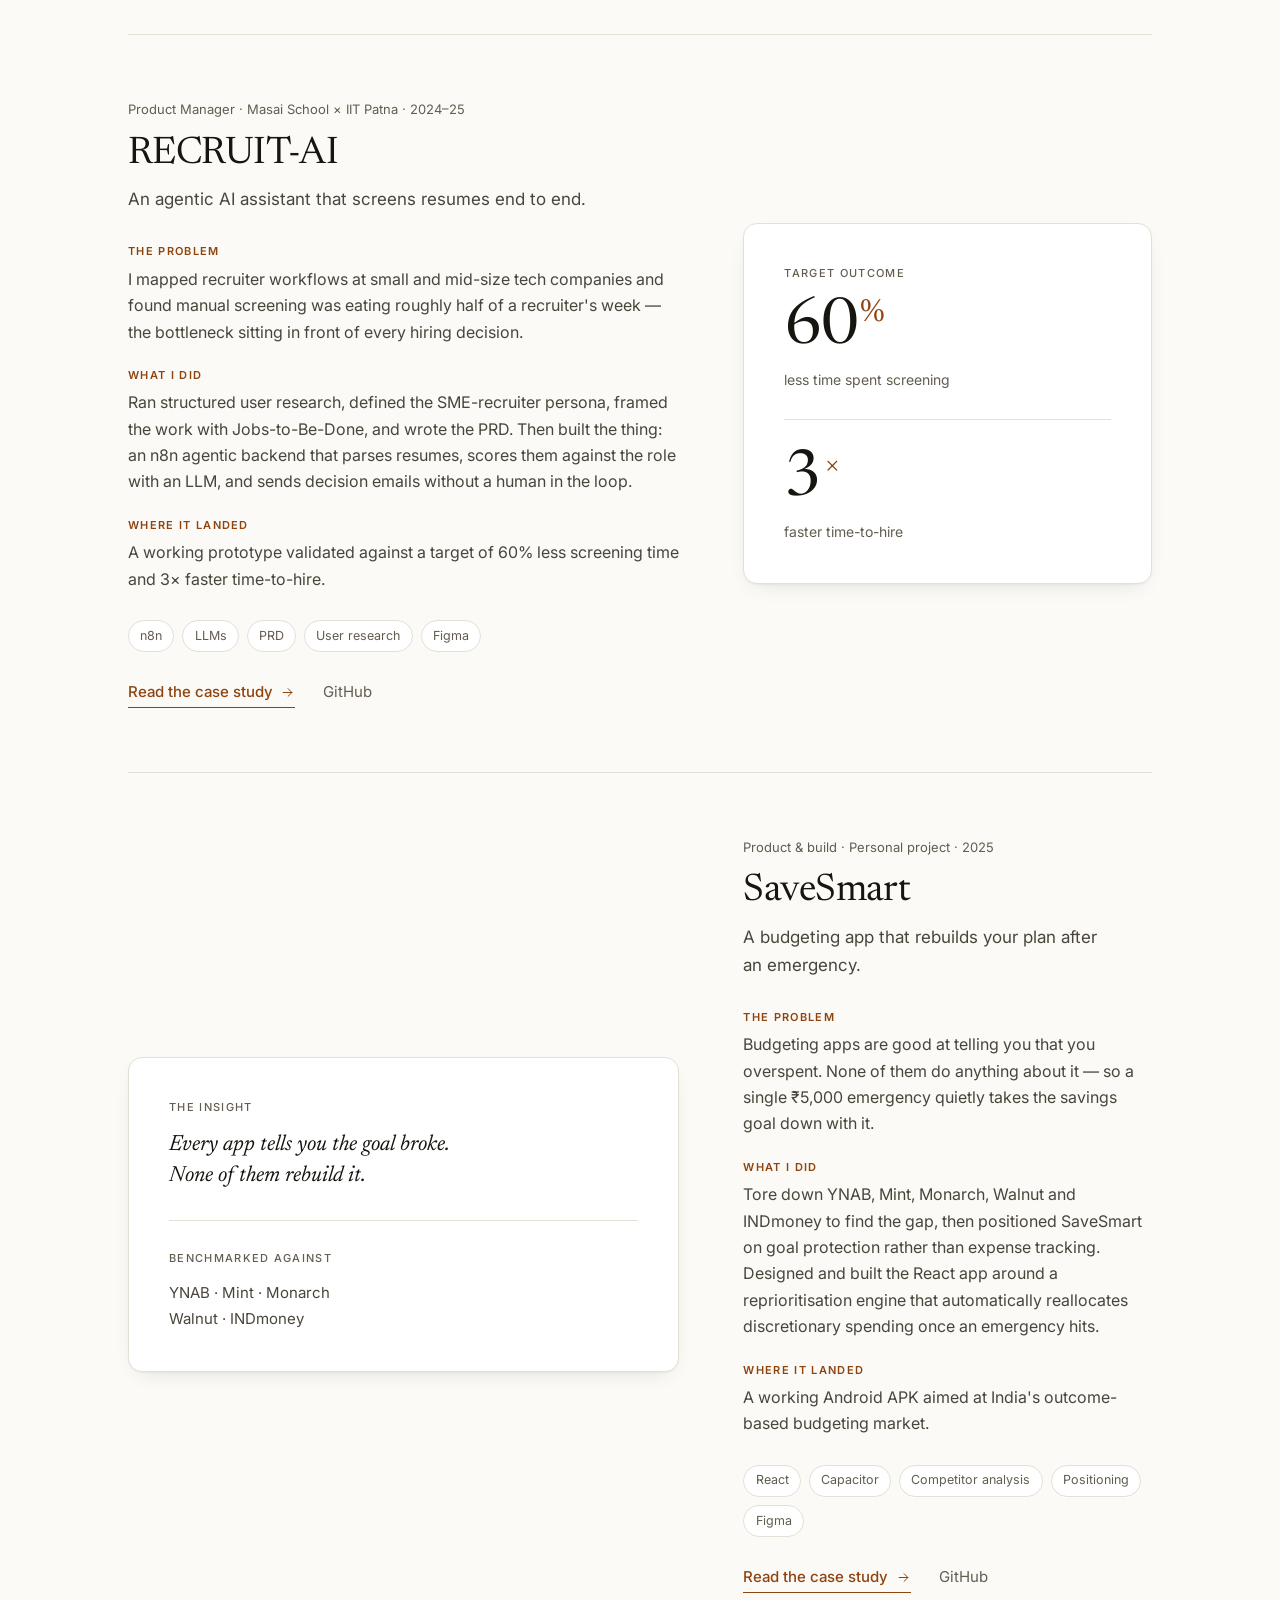
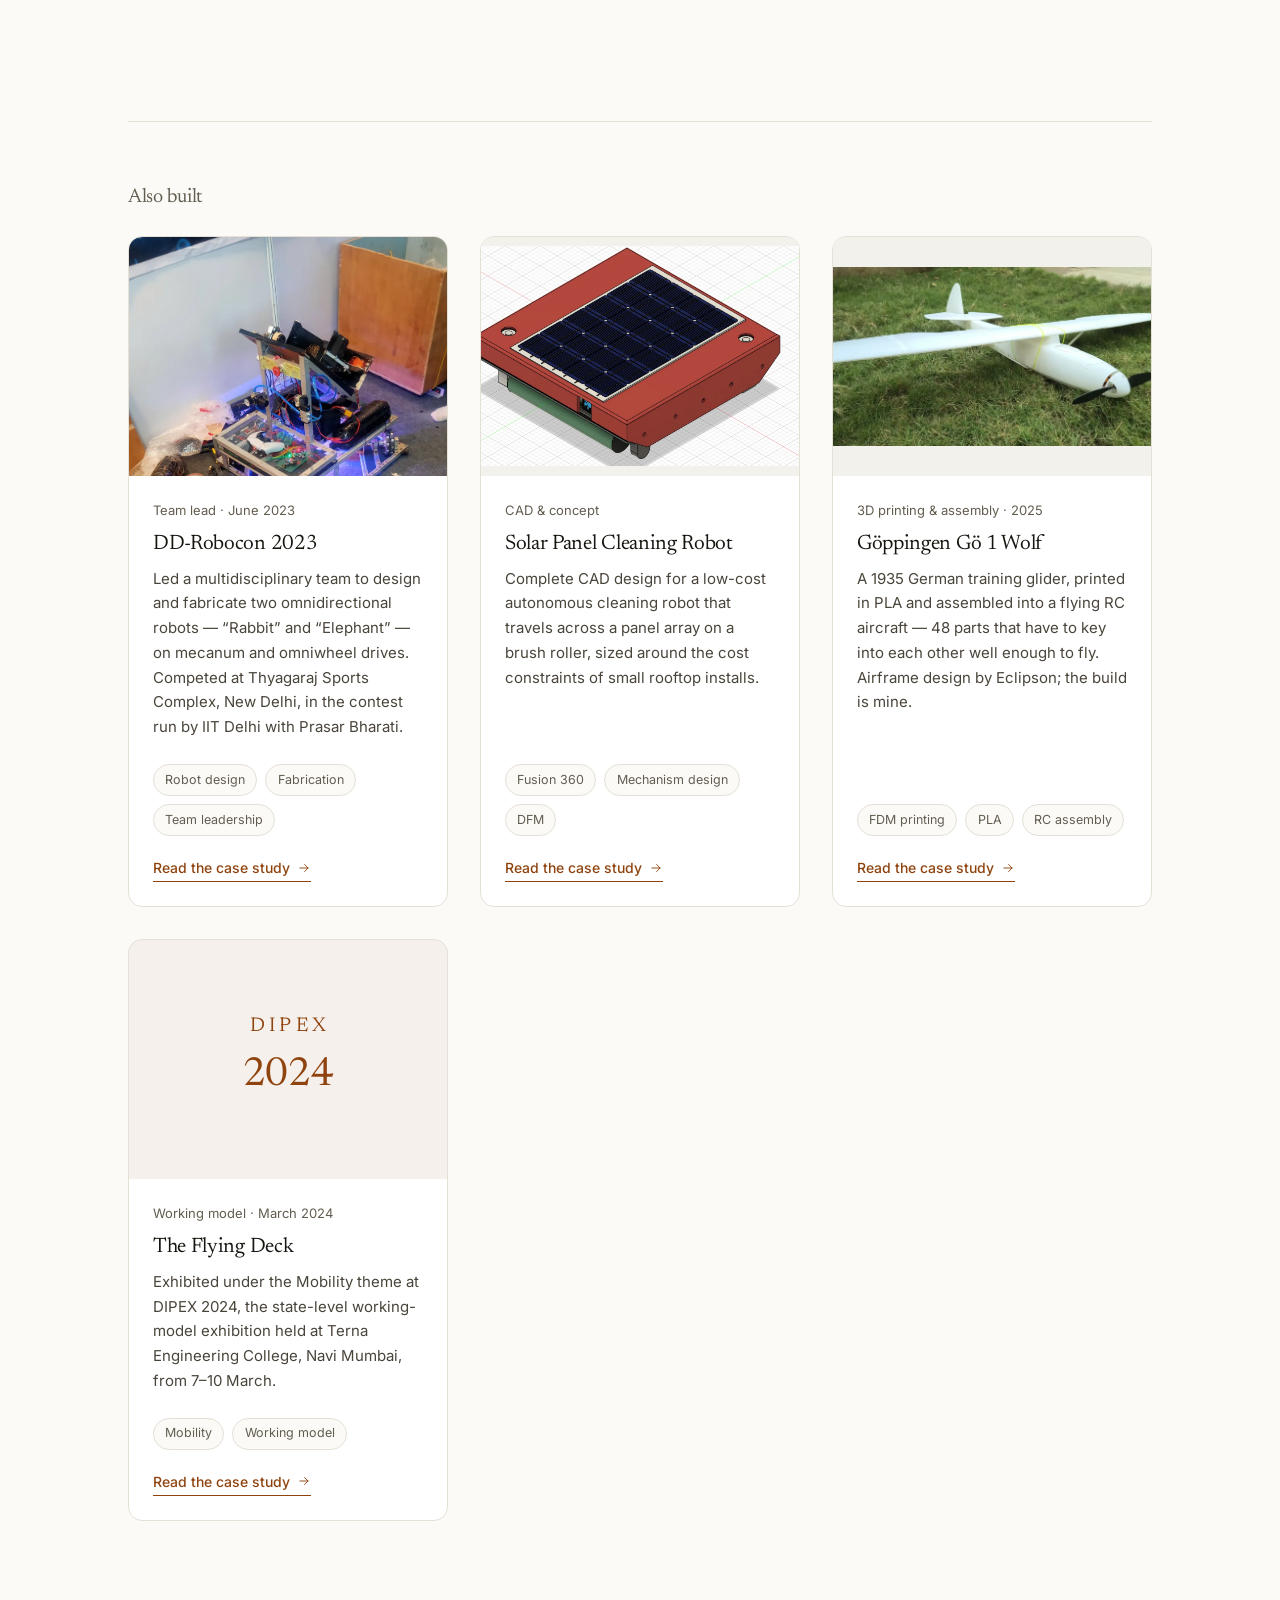
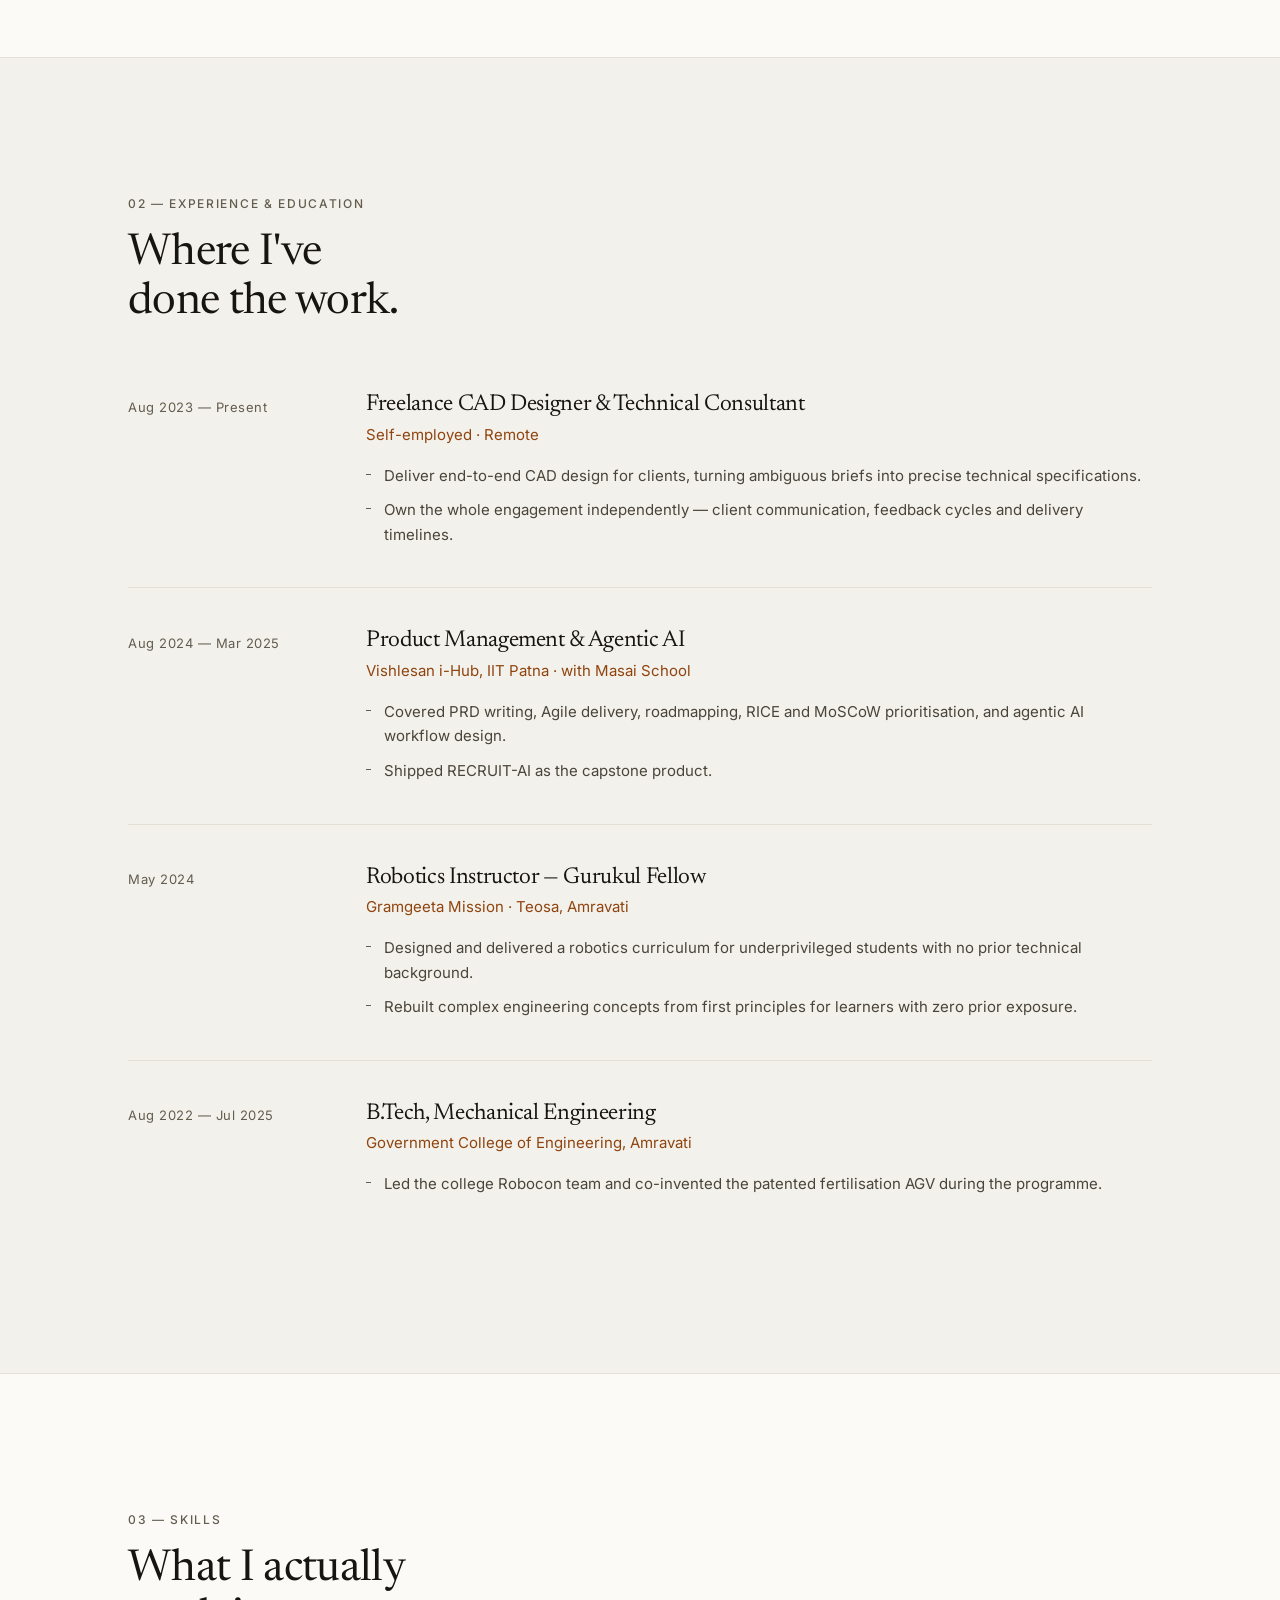
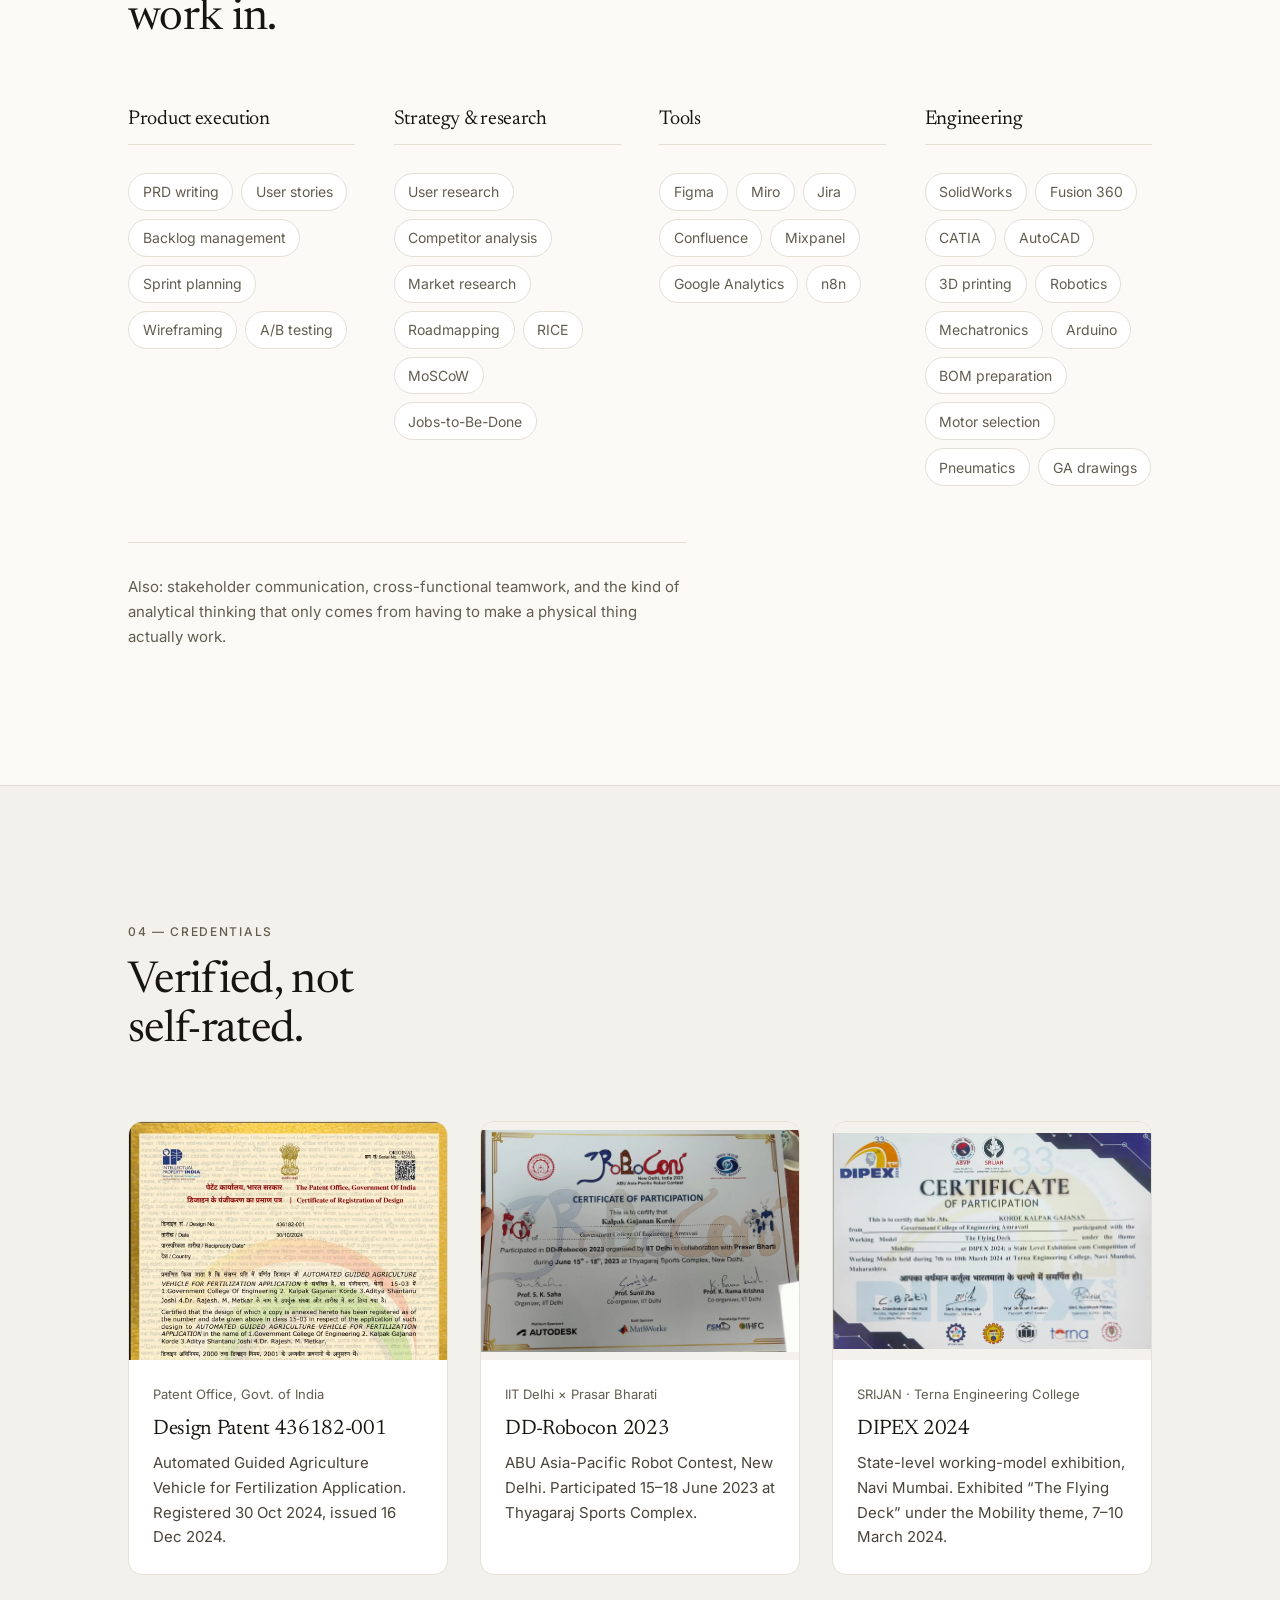
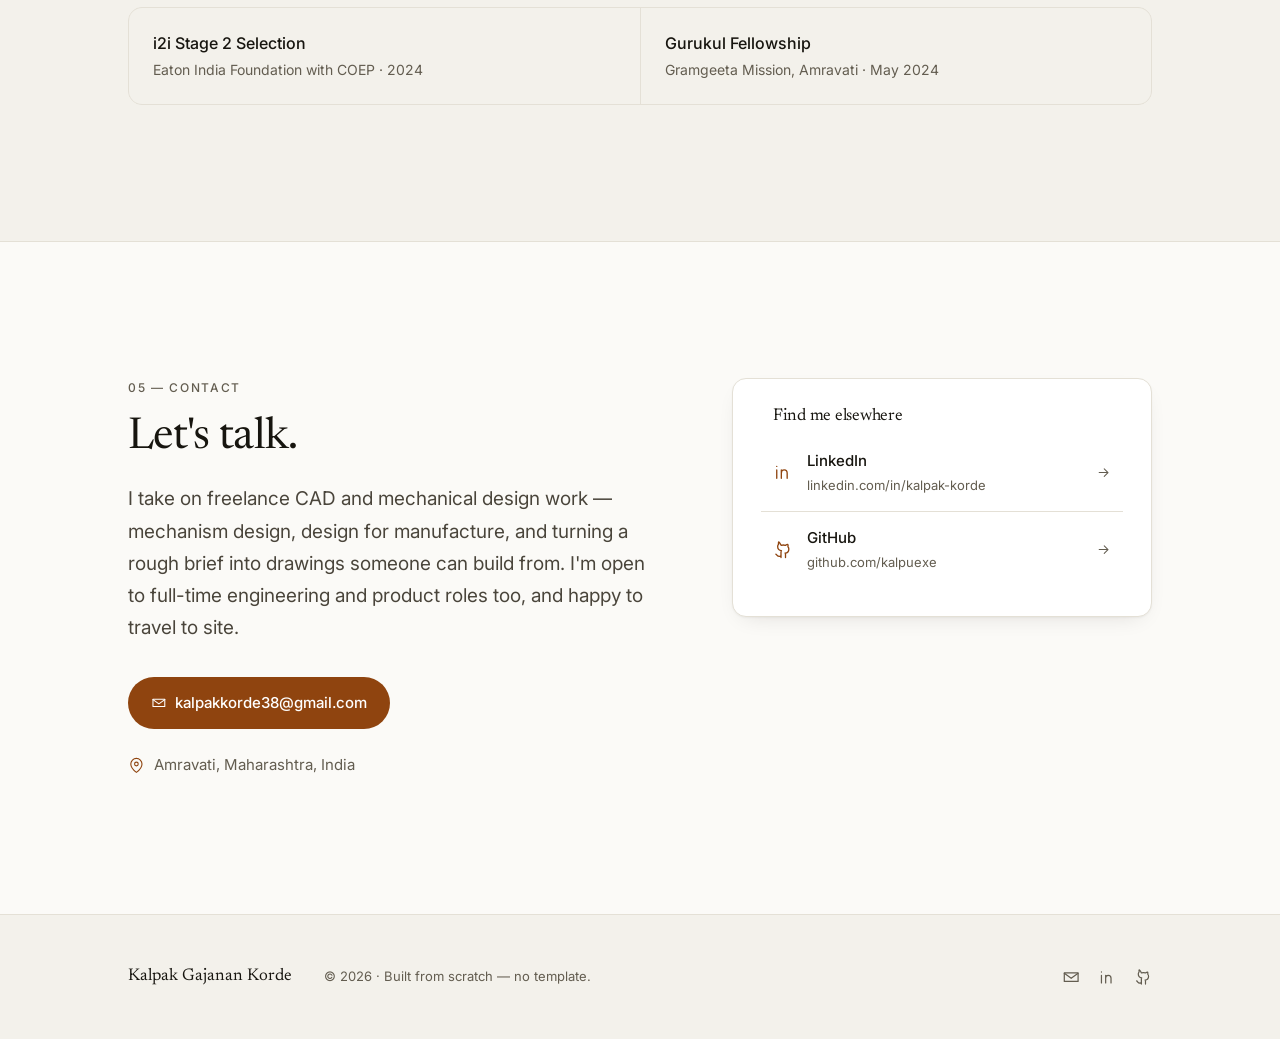
==== commit d434ce4f: "Add real photos of the finished Gö 1 Wolf Stills pulled from walk-around video of the completed airf" ====
--- a/portfolio/index.html
+++ b/portfolio/index.html
@@ -576,8 +576,21 @@
                     </article>
 
                     <article class="mini reveal" style="--d:3">
-                        <figure class="mini-figure mini-figure-plain">
-                            <span class="mini-mark" aria-hidden="true">GÖ 1<b>WOLF</b></span>
+                        <figure class="mini-figure">
+                            <button class="zoomable" type="button" data-full="assets/wolf-built.jpg"
+                                data-caption="The finished Göppingen Gö 1 Wolf — a 3D-printed RC glider, wing bands on and folding prop fitted.">
+                                <picture>
+                                    <source srcset="assets/wolf-built.webp" type="image/webp">
+                                    <img src="assets/wolf-built.jpg" width="1300" height="731" loading="lazy"
+                                        decoding="async"
+                                        alt="The finished Gö 1 Wolf on grass: a white 3D-printed glider with a long tapered wing and folding propeller">
+                                </picture>
+                                <span class="zoom-hint" aria-hidden="true">
+                                    <svg class="icon">
+                                        <use href="#i-expand" />
+                                    </svg>
+                                </span>
+                            </button>
                         </figure>
                         <div class="mini-body">
                             <p class="case-meta">3D printing &amp; assembly · 2025</p>
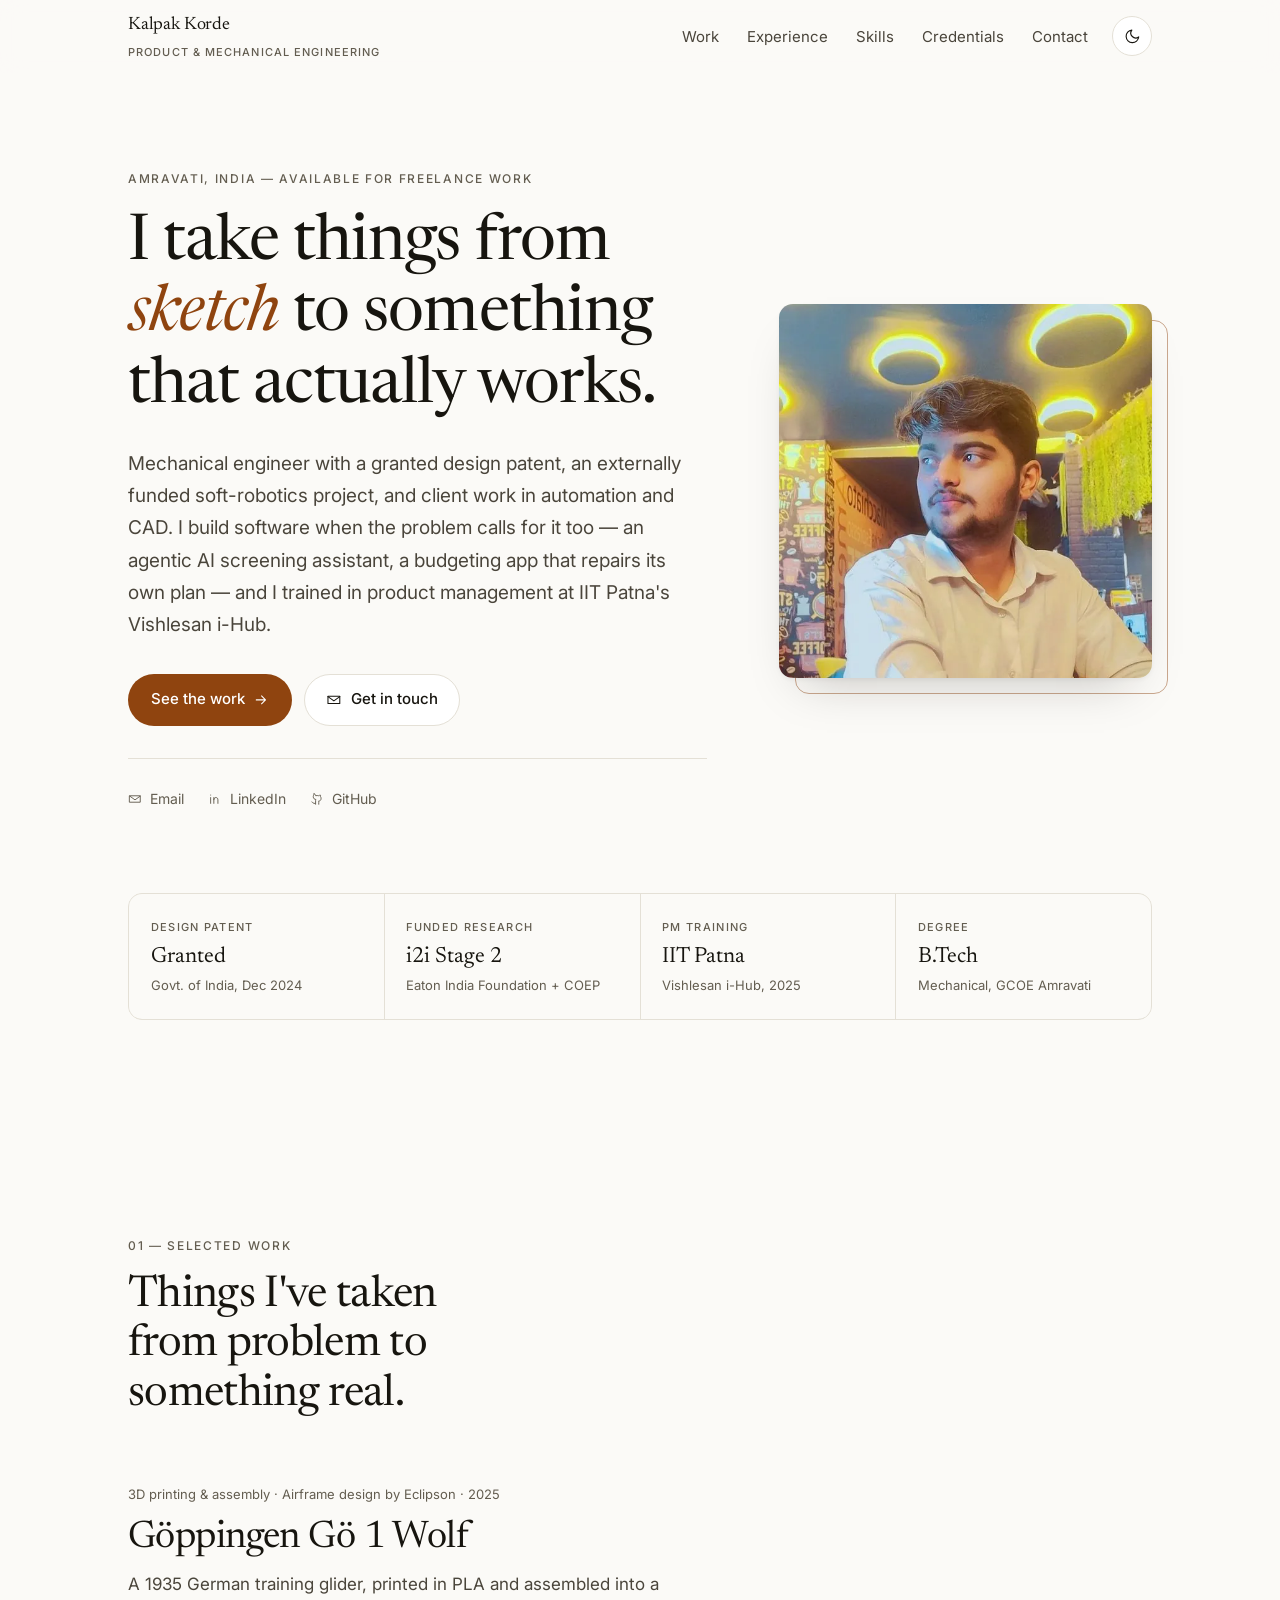
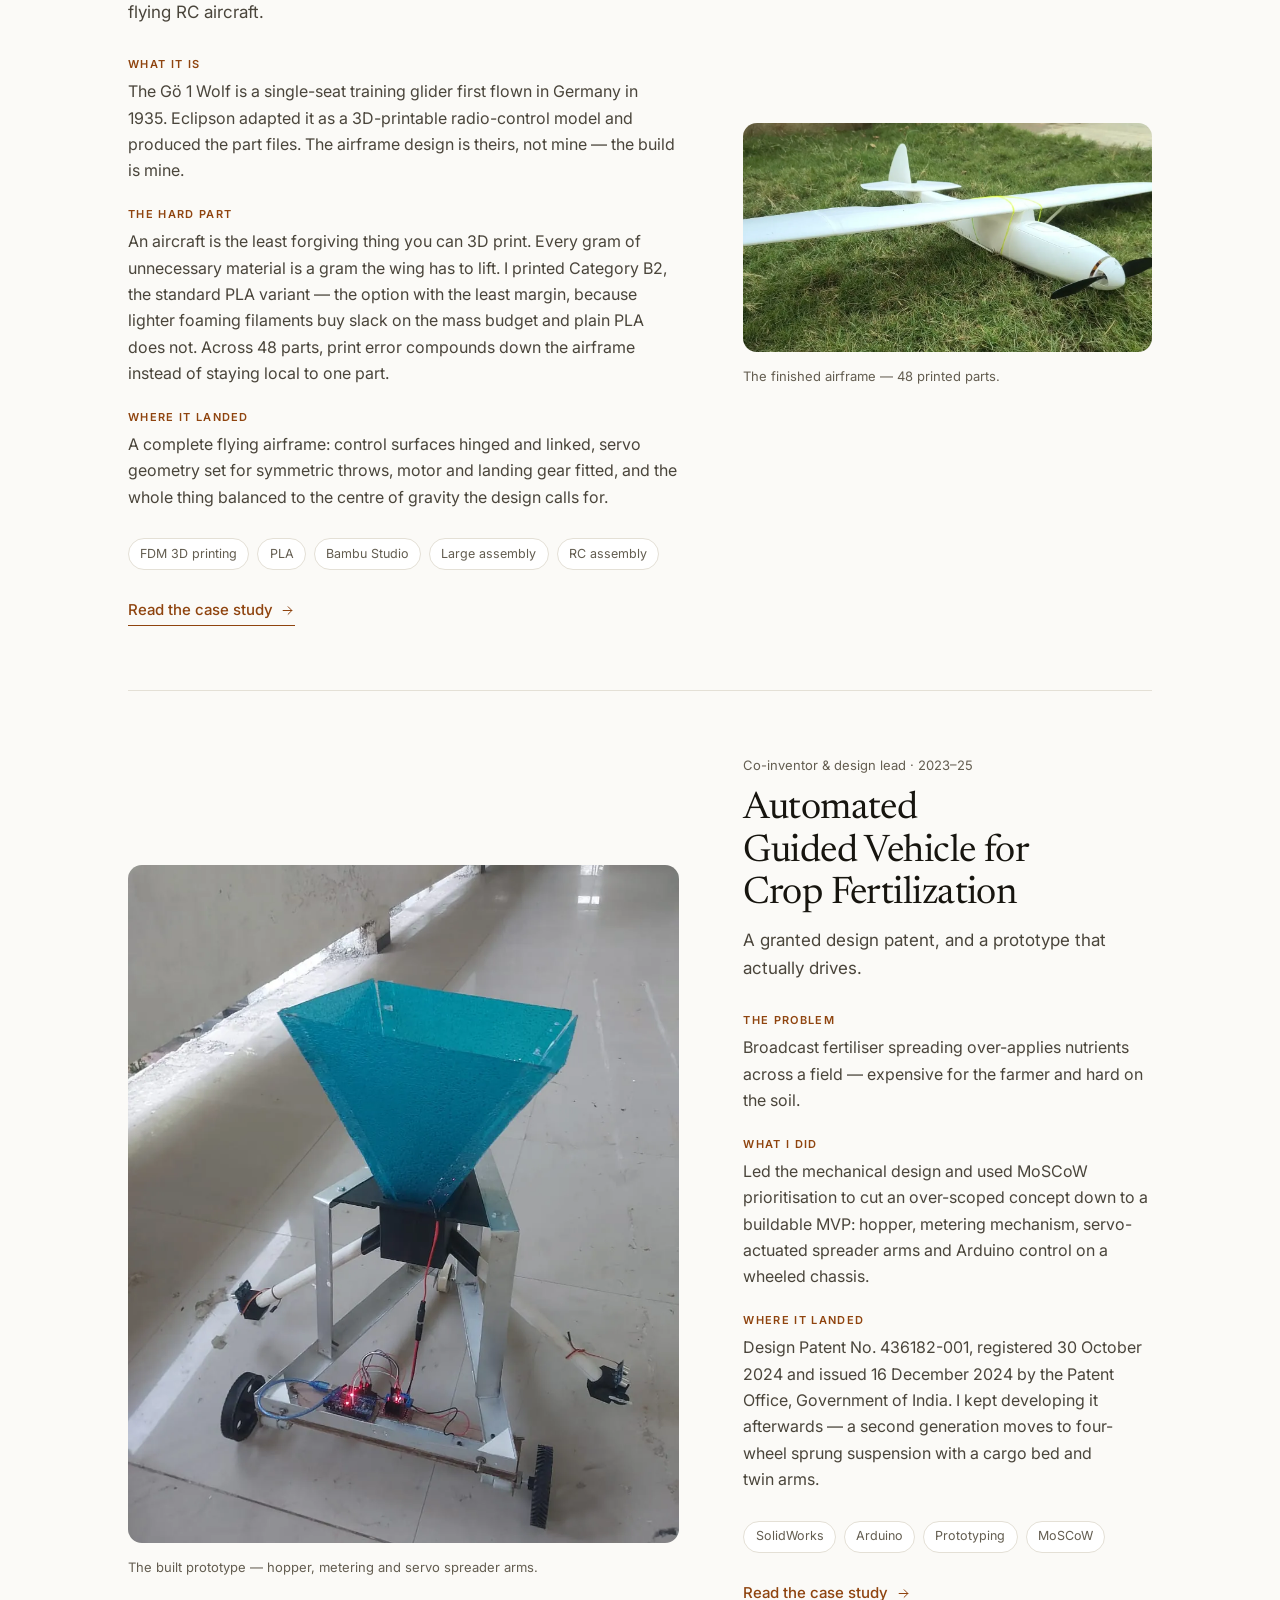
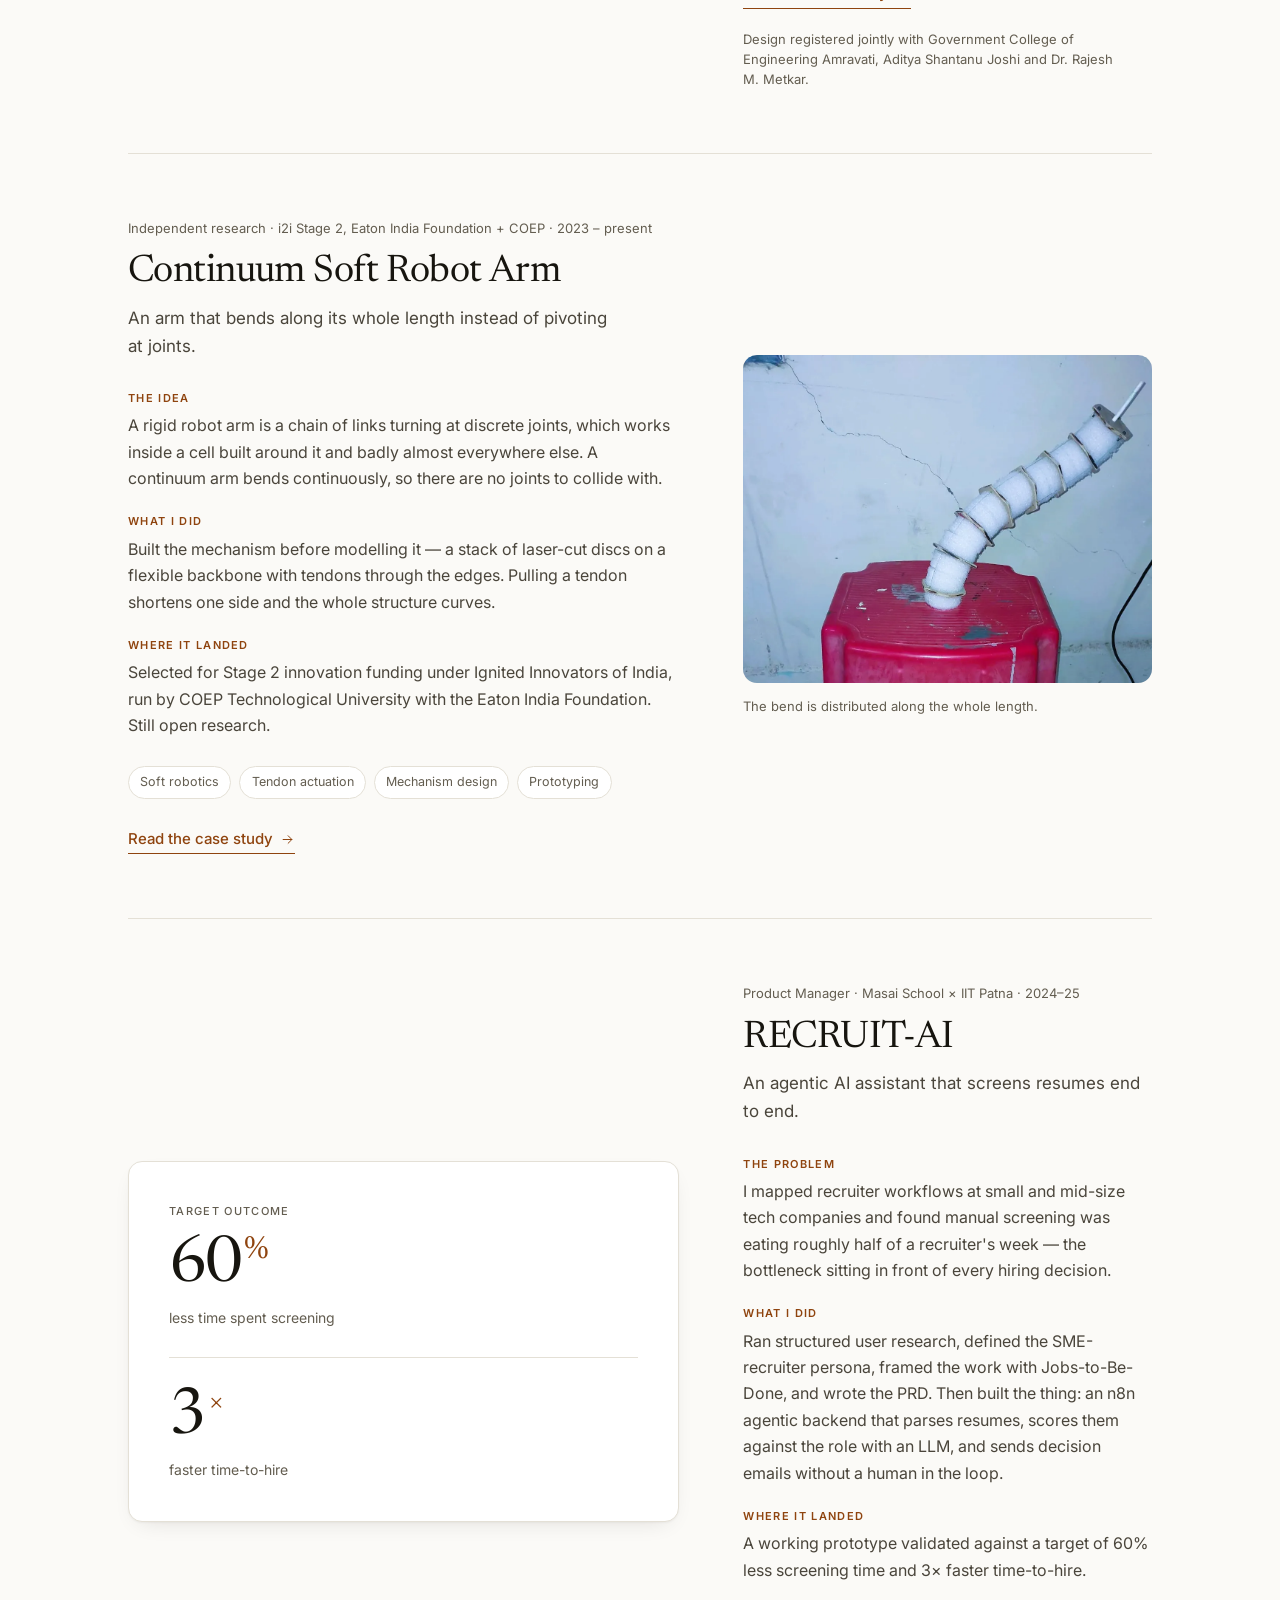
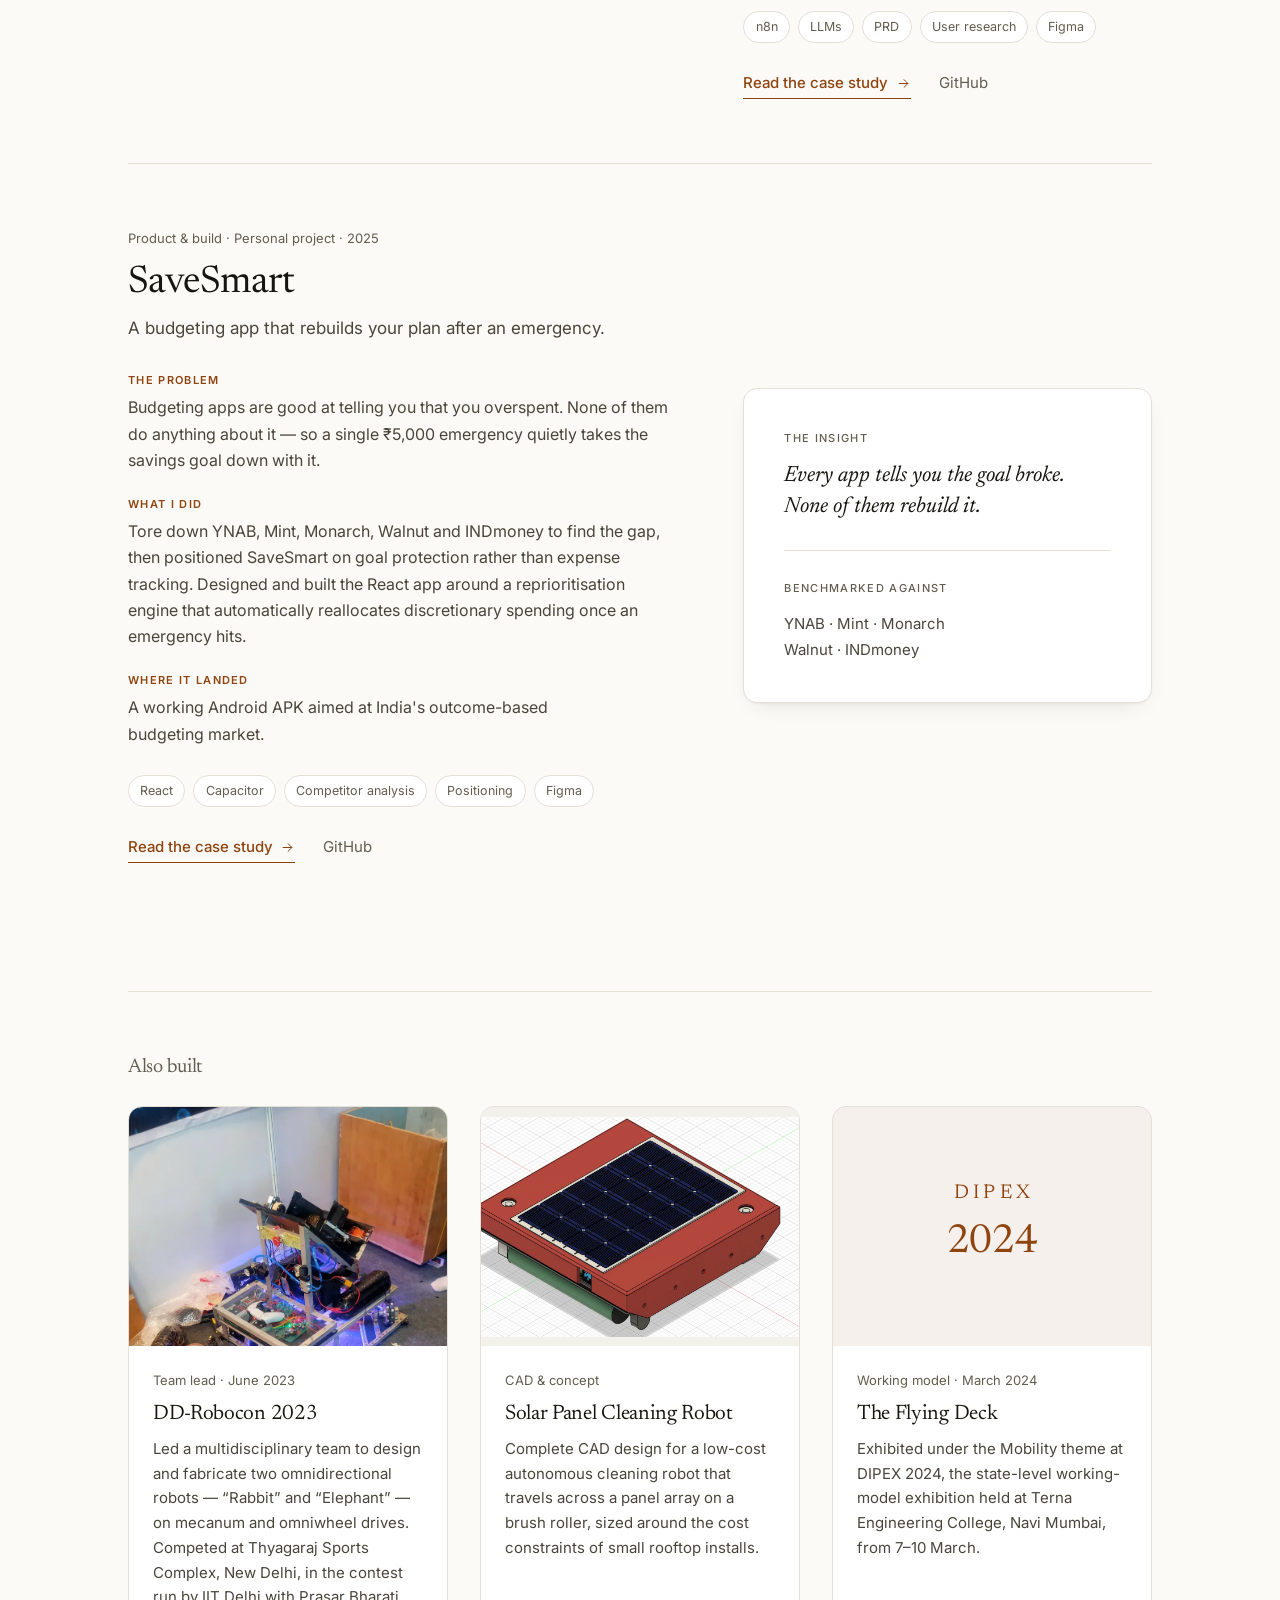
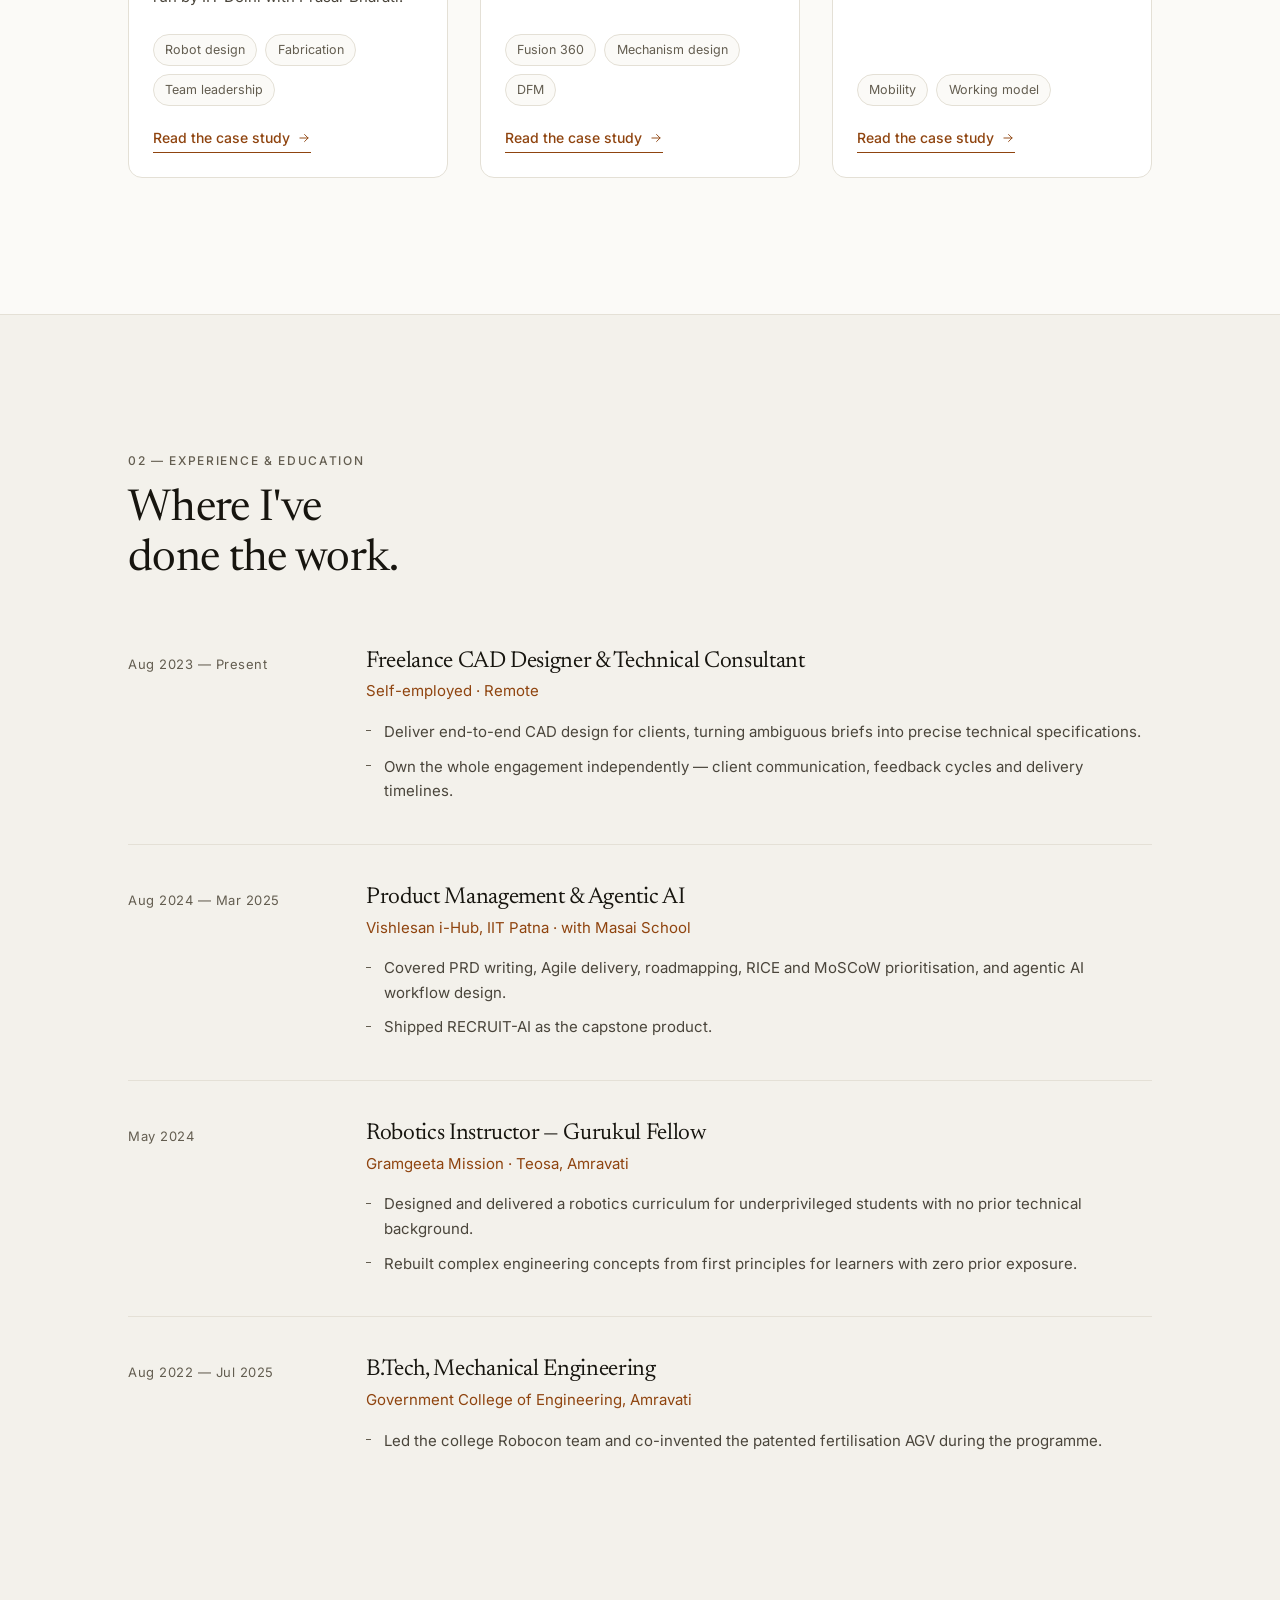
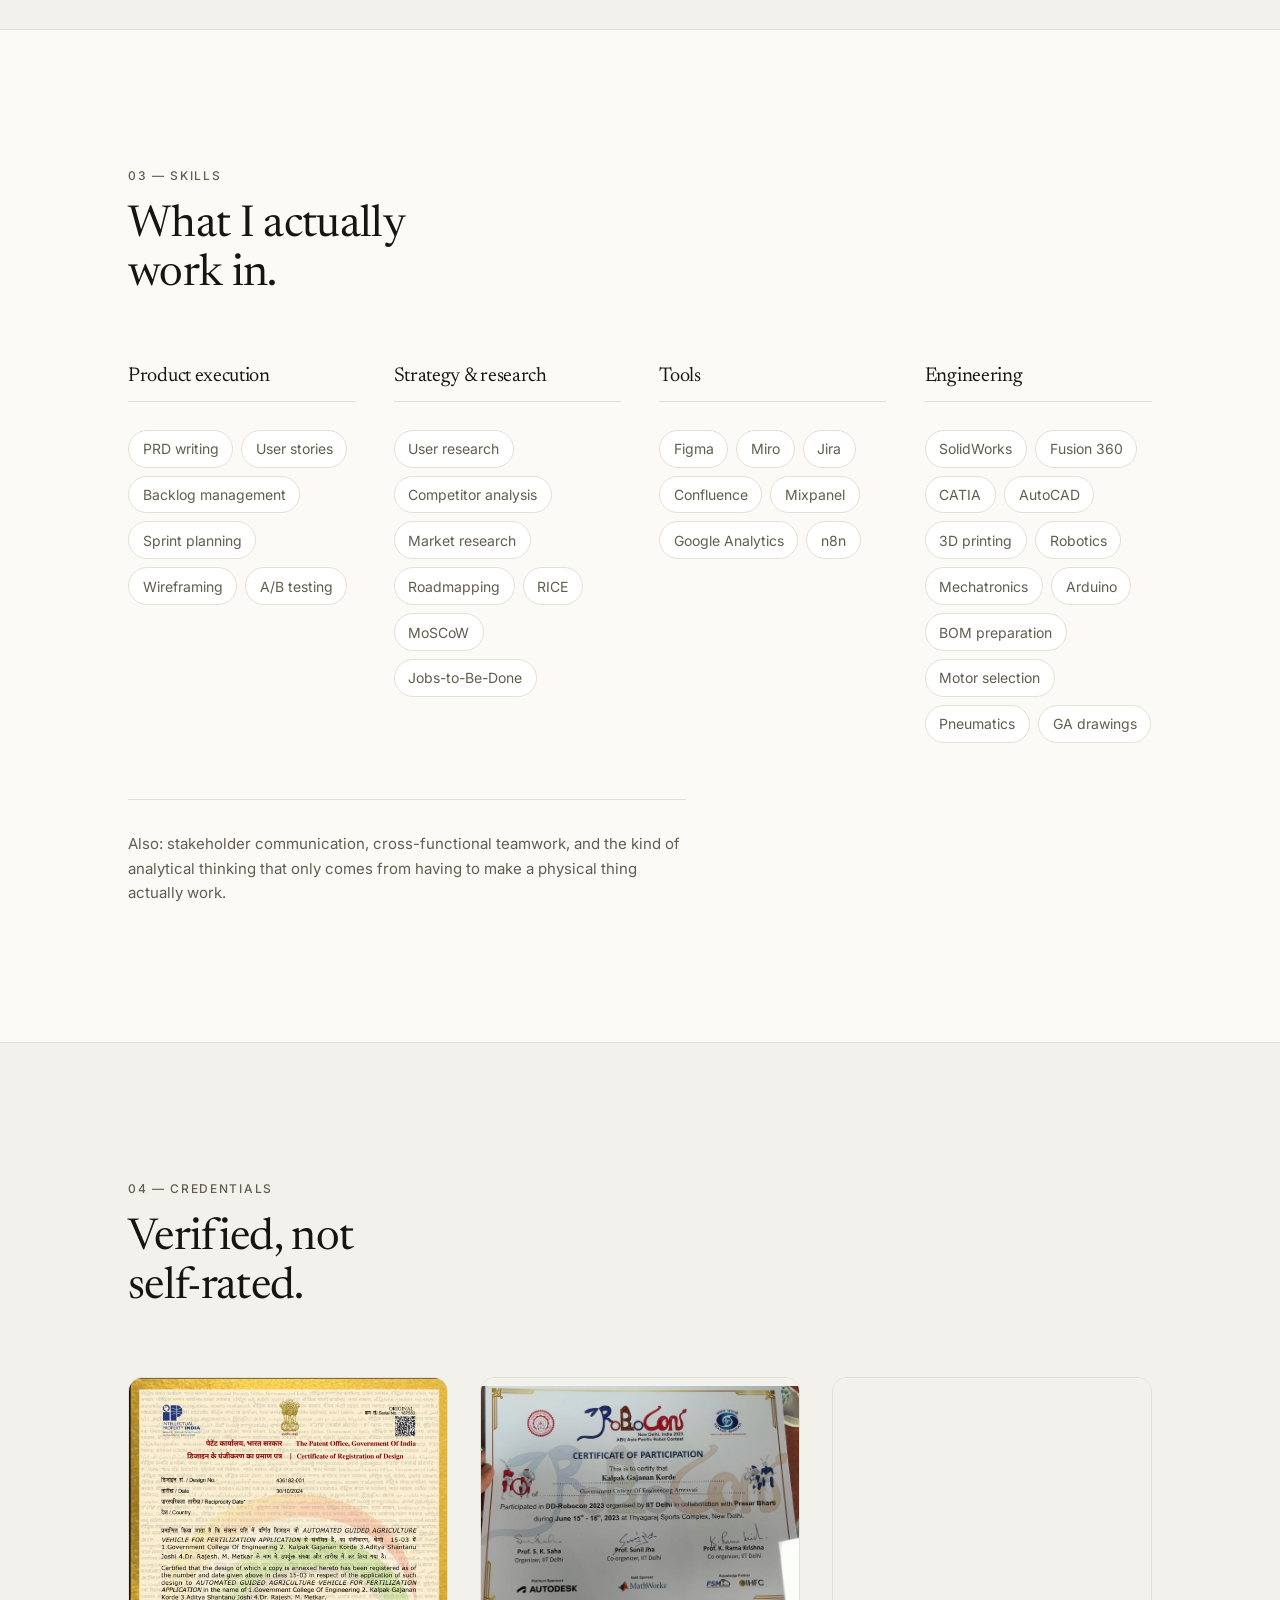
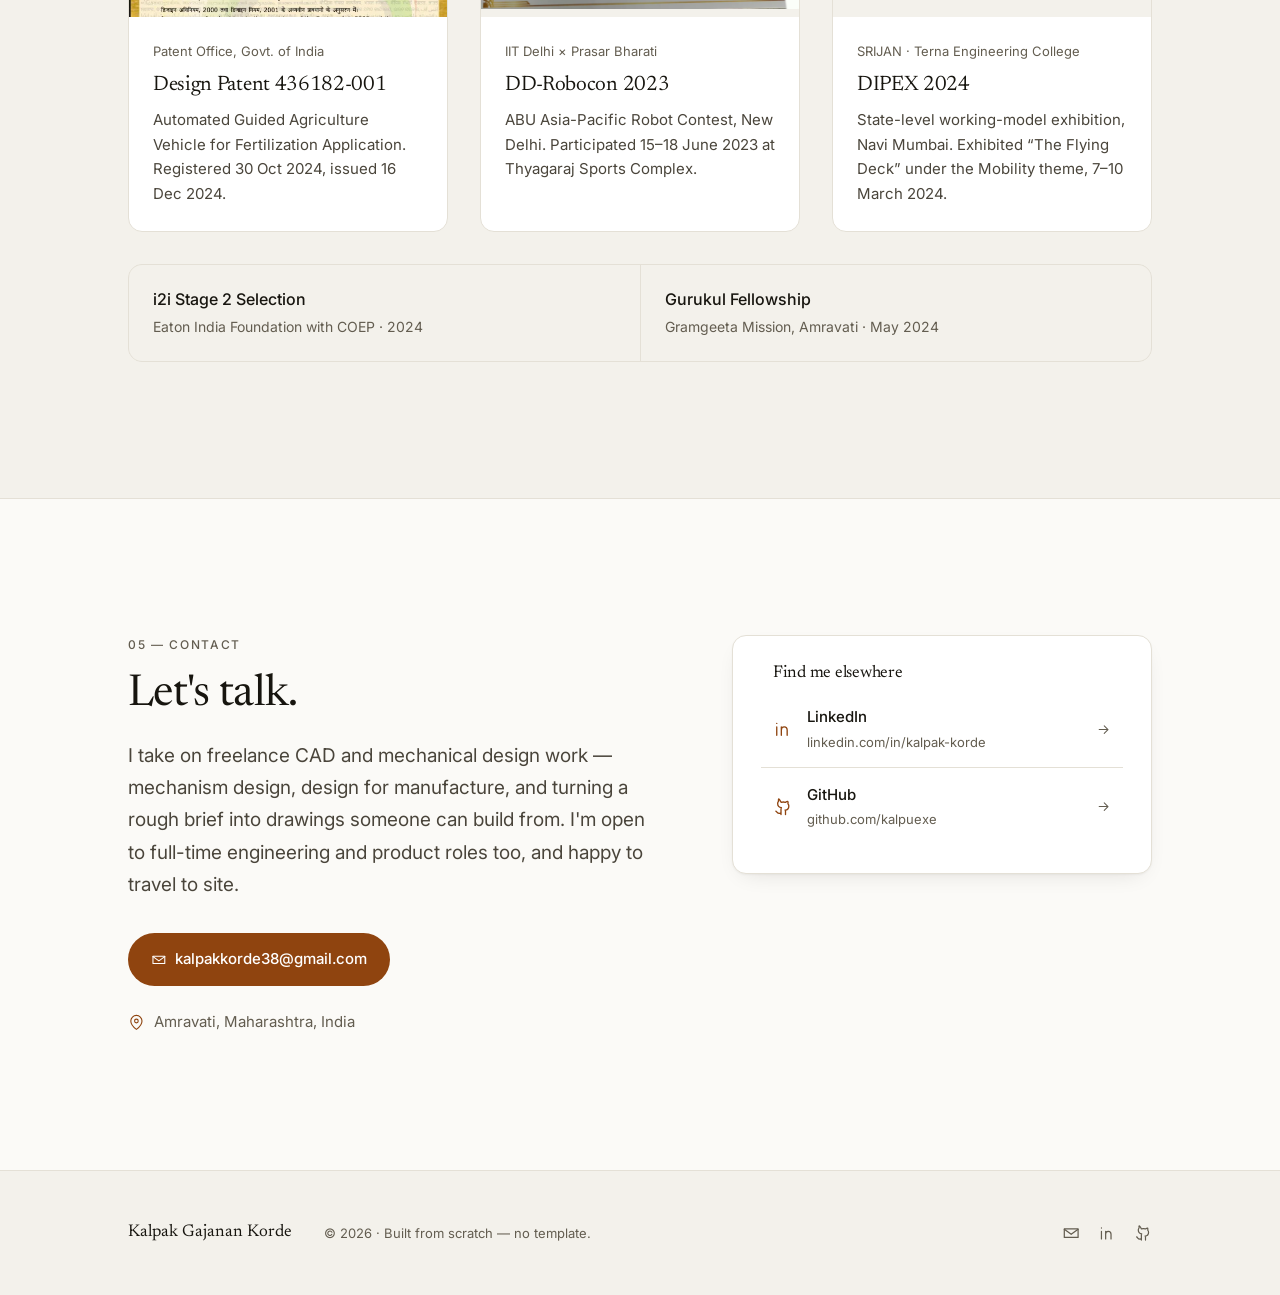
==== commit 5ed0a365: "Promote Gö 1 Wolf to the lead case study Moves the glider from an 'Also built' card to the first ful" ====
--- a/portfolio/index.html
+++ b/portfolio/index.html
@@ -250,8 +250,78 @@
                     <h2>Things I've taken from problem to something real.</h2>
                 </header>
 
+                <!-- Go 1 Wolf -->
+                <article class="case reveal">
+                    <div class="case-body">
+                        <p class="case-meta">3D printing &amp; assembly · Airframe design by Eclipson · 2025</p>
+                        <h3>Göppingen Gö 1 Wolf</h3>
+                        <p class="case-sub">A 1935 German training glider, printed in PLA and assembled into a flying
+                            RC aircraft.</p>
+
+                        <div class="case-notes">
+                            <div>
+                                <h4>What it is</h4>
+                                <p>The Gö 1 Wolf is a single-seat training glider first flown in Germany in 1935.
+                                    Eclipson adapted it as a 3D-printable radio-control model and produced the part
+                                    files. The airframe design is theirs, not mine — the build is mine.</p>
+                            </div>
+                            <div>
+                                <h4>The hard part</h4>
+                                <p>An aircraft is the least forgiving thing you can 3D print. Every gram of
+                                    unnecessary material is a gram the wing has to lift. I printed Category B2, the
+                                    standard PLA variant — the option with the least margin, because lighter foaming
+                                    filaments buy slack on the mass budget and plain PLA does not. Across 48 parts,
+                                    print error compounds down the airframe instead of staying local to one part.</p>
+                            </div>
+                            <div>
+                                <h4>Where it landed</h4>
+                                <p>A complete flying airframe: control surfaces hinged and linked, servo geometry set
+                                    for symmetric throws, motor and landing gear fitted, and the whole thing balanced
+                                    to the centre of gravity the design calls for.</p>
+                            </div>
+                        </div>
+
+                        <ul class="tags">
+                            <li>FDM 3D printing</li>
+                            <li>PLA</li>
+                            <li>Bambu Studio</li>
+                            <li>Large assembly</li>
+                            <li>RC assembly</li>
+                        </ul>
+
+                        <p class="case-links">
+                            <a href="work/go1-wolf-glider.html">
+                                Read the case study
+                                <svg class="icon" aria-hidden="true">
+                                    <use href="#i-arrow" />
+                                </svg>
+                            </a>
+                        </p>
+                    </div>
+
+                    <aside class="case-visual">
+                        <figure class="case-figure">
+                            <button class="zoomable" type="button" data-full="assets/wolf-built.jpg"
+                                data-caption="The finished Göppingen Gö 1 Wolf — a 3D-printed RC glider, wing bands on and folding prop fitted.">
+                                <picture>
+                                    <source srcset="assets/wolf-built.webp" type="image/webp">
+                                    <img src="assets/wolf-built.jpg" width="1300" height="731" loading="lazy"
+                                        decoding="async"
+                                        alt="The finished Gö 1 Wolf on grass: a white 3D-printed glider with a long tapered wing and folding propeller">
+                                </picture>
+                                <span class="zoom-hint" aria-hidden="true">
+                                    <svg class="icon">
+                                        <use href="#i-expand" />
+                                    </svg>
+                                </span>
+                            </button>
+                            <figcaption>The finished airframe — 48 printed parts.</figcaption>
+                        </figure>
+                    </aside>
+                </article>
+
                 <!-- AGV / patent -->
-                <article class="case reveal">
+                <article class="case case-flip reveal">
                     <div class="case-body">
                         <p class="case-meta">Co-inventor &amp; design lead · 2023–25</p>
                         <h3>Automated Guided Vehicle for Crop Fertilization</h3>
@@ -320,7 +390,7 @@
                 </article>
 
                 <!-- Continuum arm -->
-                <article class="case case-flip reveal">
+                <article class="case reveal">
                     <div class="case-body">
                         <p class="case-meta">Independent research · i2i Stage 2, Eaton India Foundation + COEP · 2023 – present</p>
                         <h3>Continuum Soft Robot Arm</h3>
@@ -380,7 +450,7 @@
                 </article>
 
                 <!-- RECRUIT-AI -->
-                <article class="case reveal">
+                <article class="case case-flip reveal">
                     <div class="case-body">
                         <p class="case-meta">Product Manager · Masai School × IIT Patna · 2024–25</p>
                         <h3>RECRUIT-AI</h3>
@@ -440,7 +510,7 @@
                 </article>
 
                 <!-- SaveSmart -->
-                <article class="case case-flip reveal">
+                <article class="case reveal">
                     <div class="case-body">
                         <p class="case-meta">Product &amp; build · Personal project · 2025</p>
                         <h3>SaveSmart</h3>
@@ -576,43 +646,6 @@
                     </article>
 
                     <article class="mini reveal" style="--d:3">
-                        <figure class="mini-figure">
-                            <button class="zoomable" type="button" data-full="assets/wolf-built.jpg"
-                                data-caption="The finished Göppingen Gö 1 Wolf — a 3D-printed RC glider, wing bands on and folding prop fitted.">
-                                <picture>
-                                    <source srcset="assets/wolf-built.webp" type="image/webp">
-                                    <img src="assets/wolf-built.jpg" width="1300" height="731" loading="lazy"
-                                        decoding="async"
-                                        alt="The finished Gö 1 Wolf on grass: a white 3D-printed glider with a long tapered wing and folding propeller">
-                                </picture>
-                                <span class="zoom-hint" aria-hidden="true">
-                                    <svg class="icon">
-                                        <use href="#i-expand" />
-                                    </svg>
-                                </span>
-                            </button>
-                        </figure>
-                        <div class="mini-body">
-                            <p class="case-meta">3D printing &amp; assembly · 2025</p>
-                            <h4>Göppingen Gö 1 Wolf</h4>
-                            <p>A 1935 German training glider, printed in PLA and assembled into a flying RC
-                                aircraft — 48 parts that have to key into each other well enough to fly. Airframe
-                                design by Eclipson; the build is mine.</p>
-                            <ul class="tags">
-                                <li>FDM printing</li>
-                                <li>PLA</li>
-                                <li>RC assembly</li>
-                            </ul>
-                            <a class="mini-link" href="work/go1-wolf-glider.html">
-                                Read the case study
-                                <svg class="icon" aria-hidden="true">
-                                    <use href="#i-arrow" />
-                                </svg>
-                            </a>
-                        </div>
-                    </article>
-
-                    <article class="mini reveal" style="--d:4">
                         <figure class="mini-figure mini-figure-plain">
                             <span class="mini-mark" aria-hidden="true">DIPEX<b>2024</b></span>
                         </figure>
